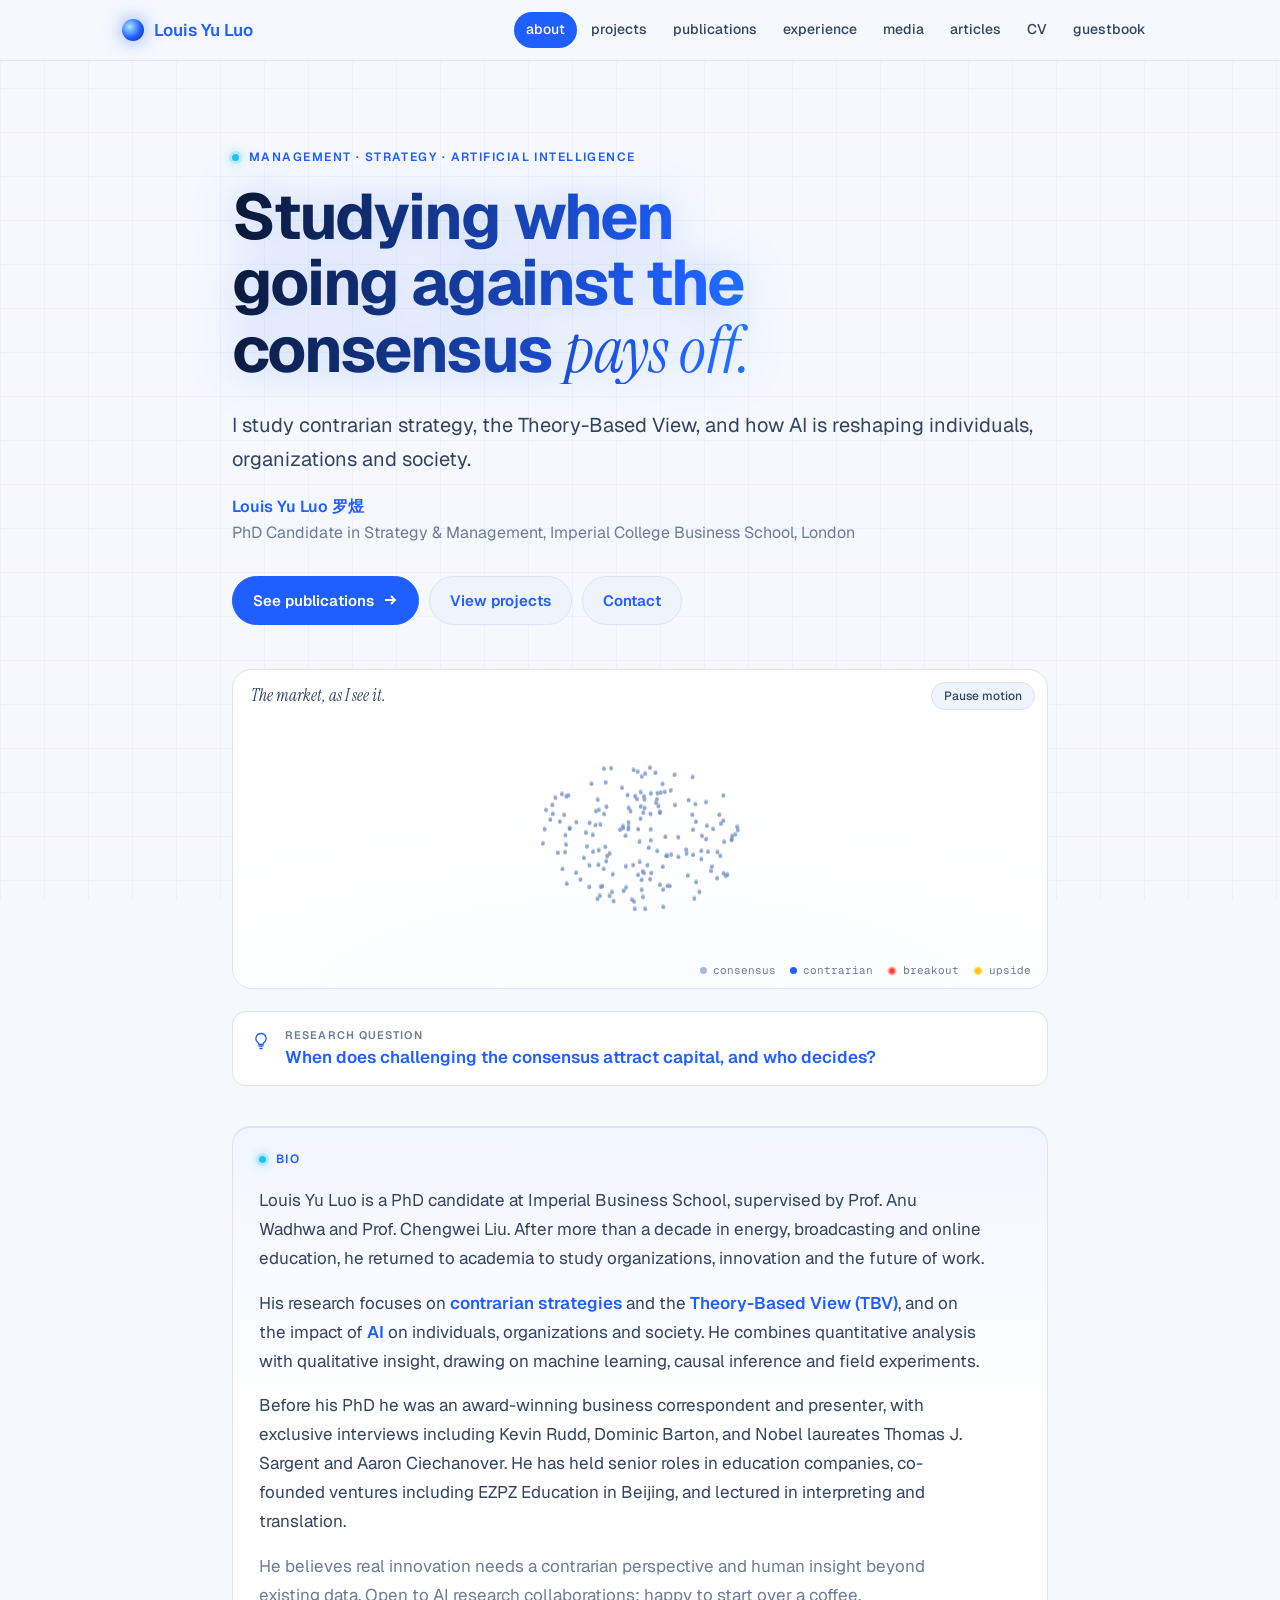
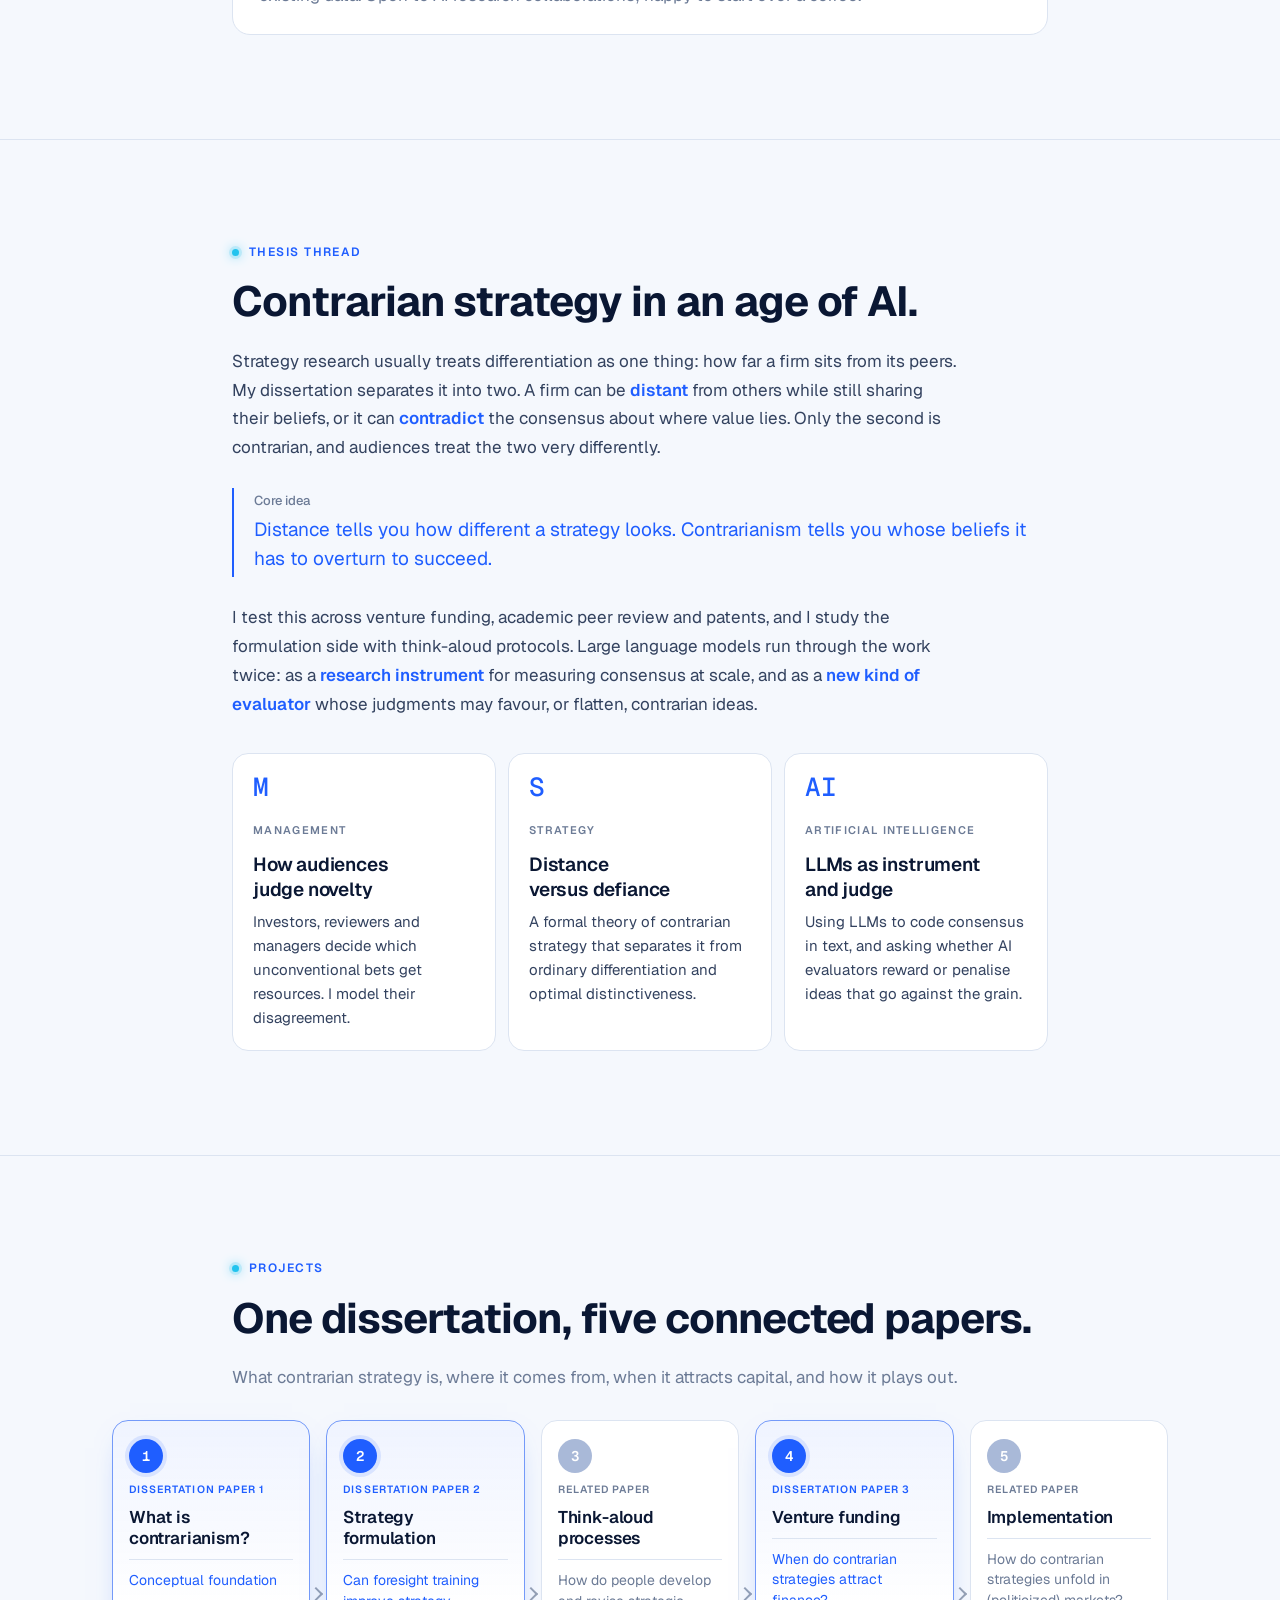
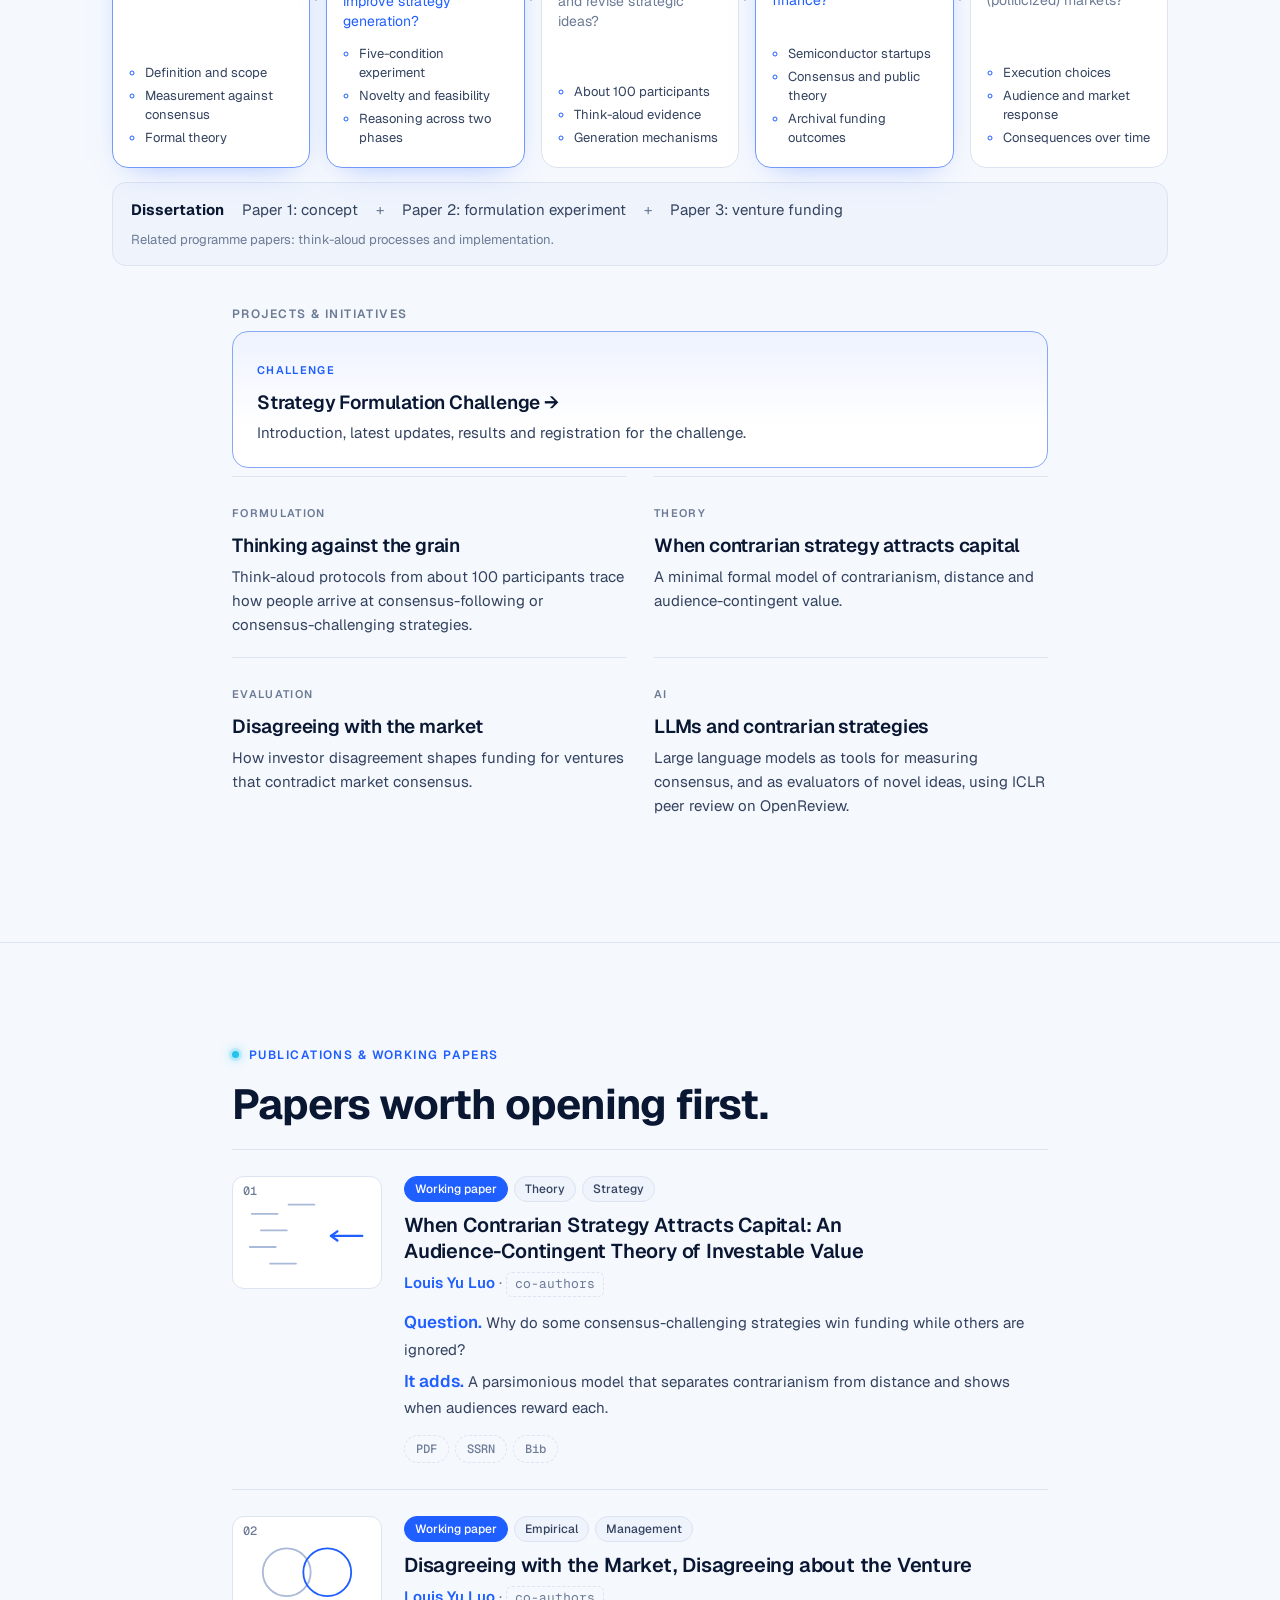
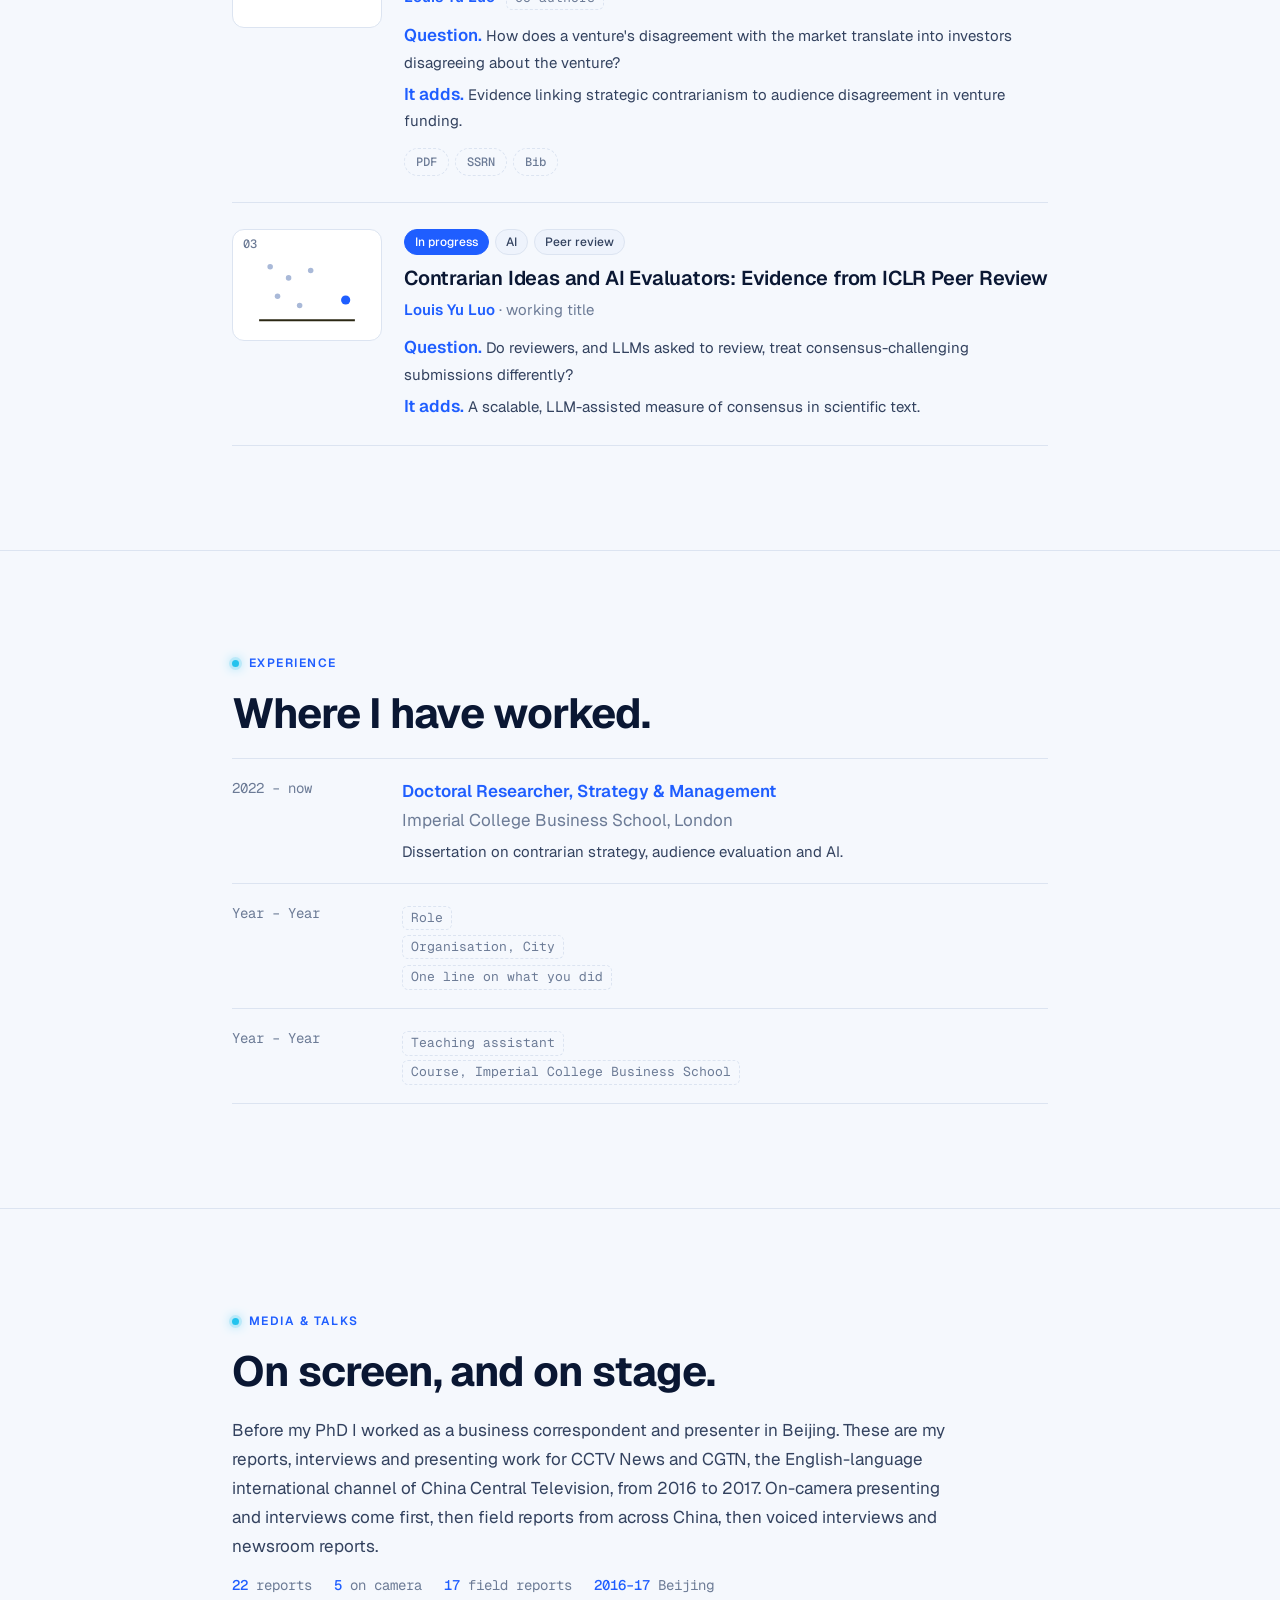
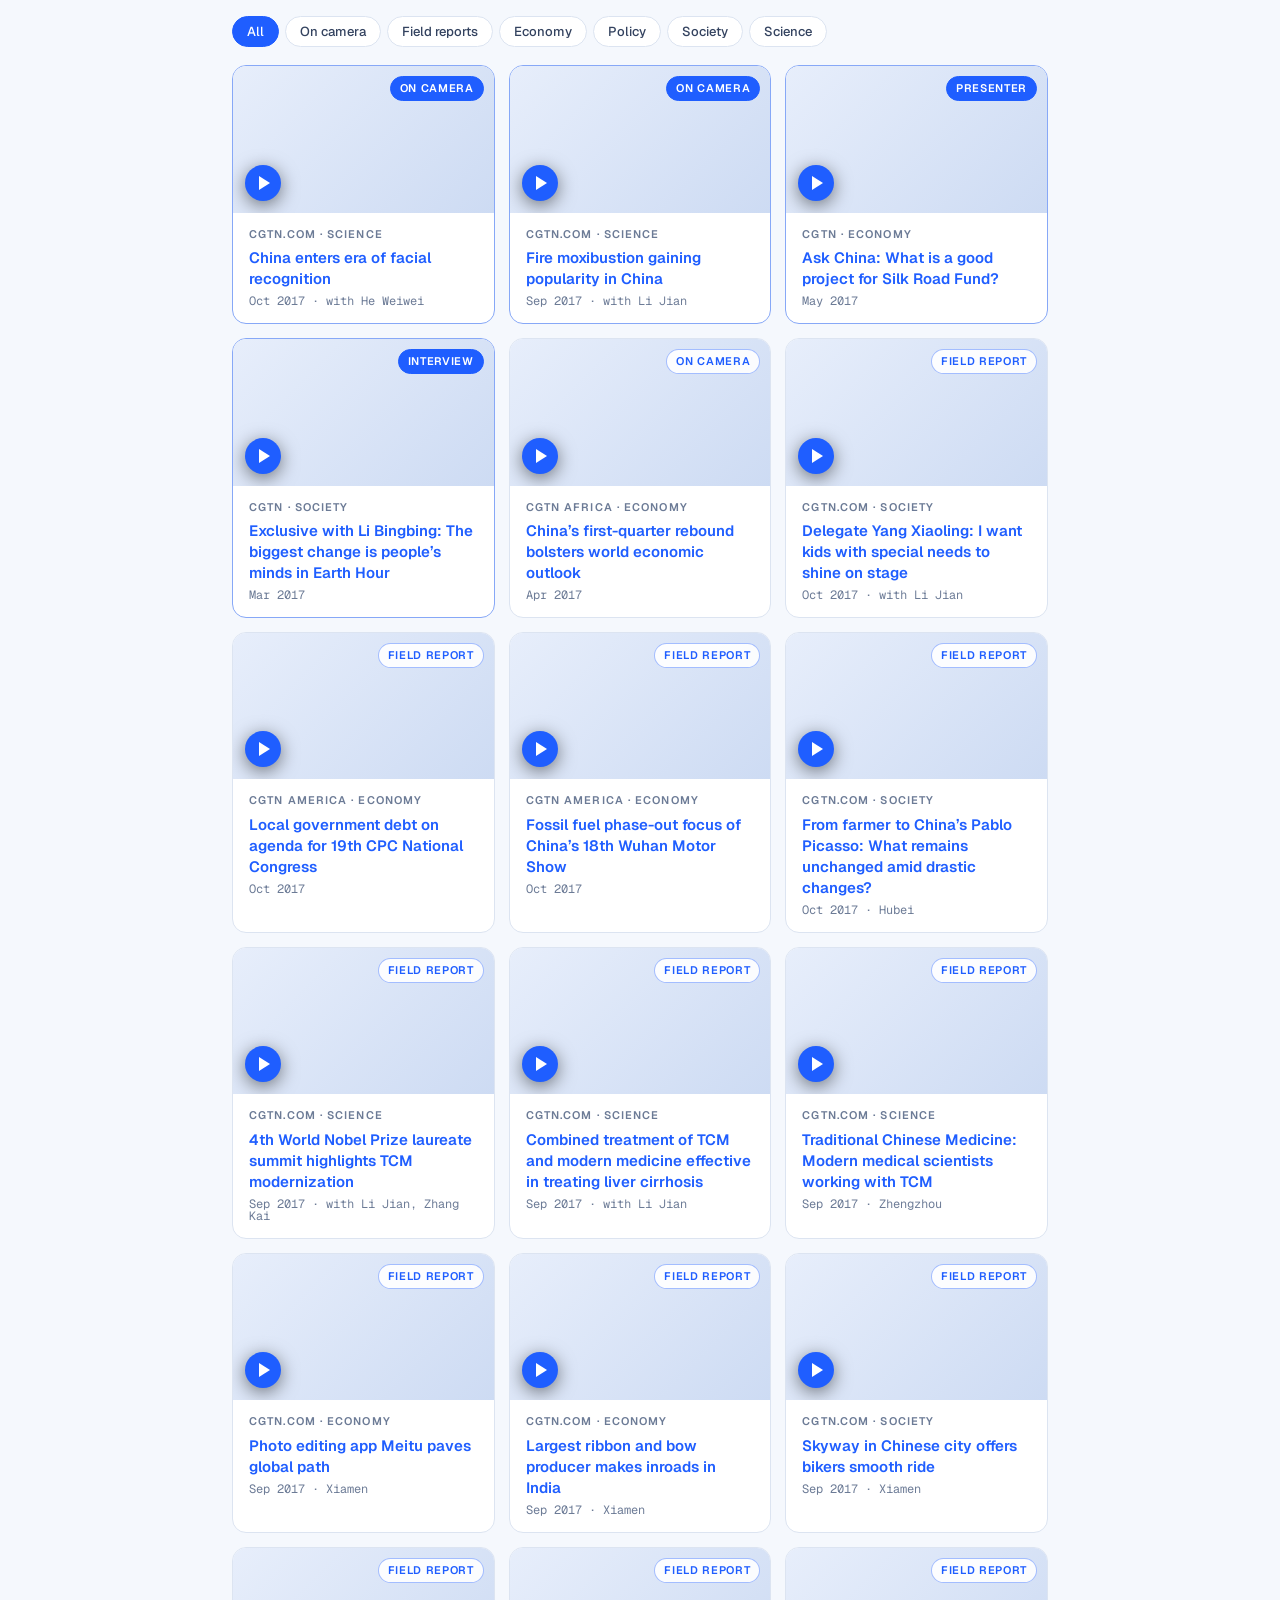
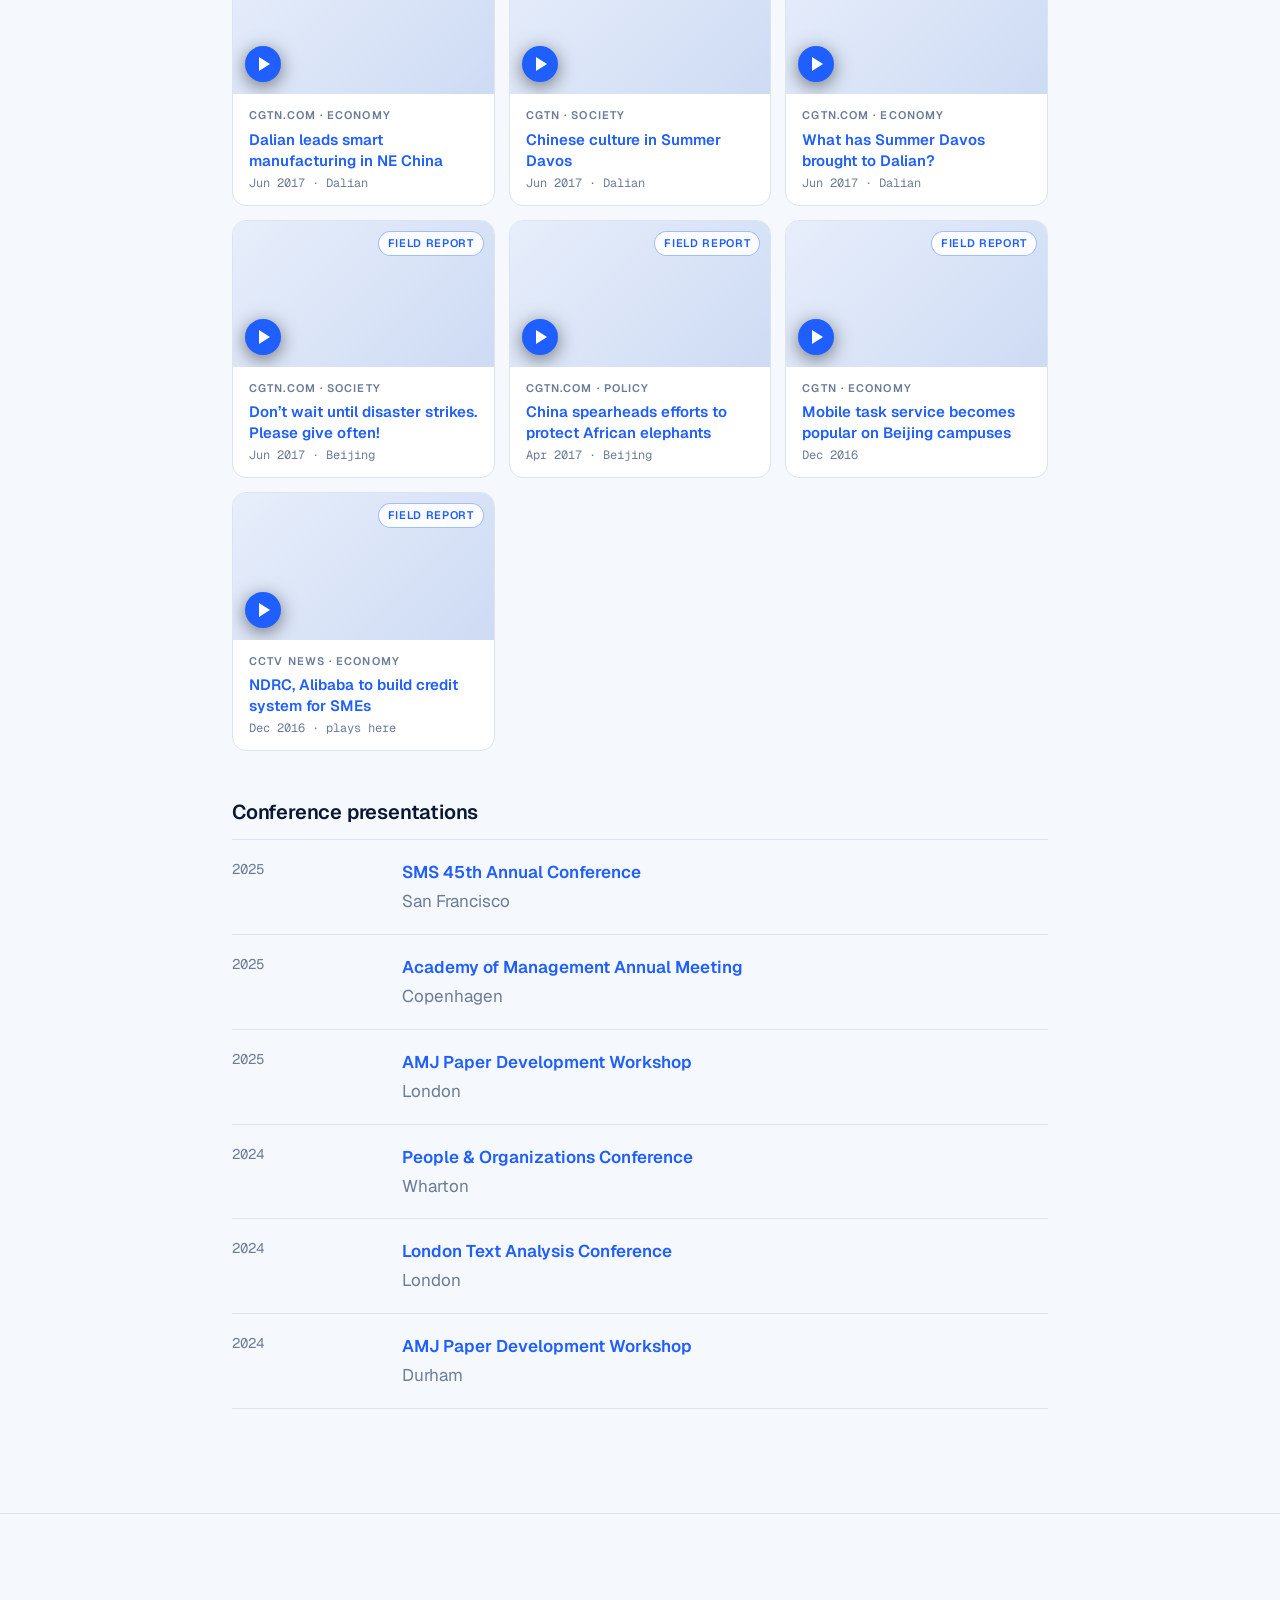
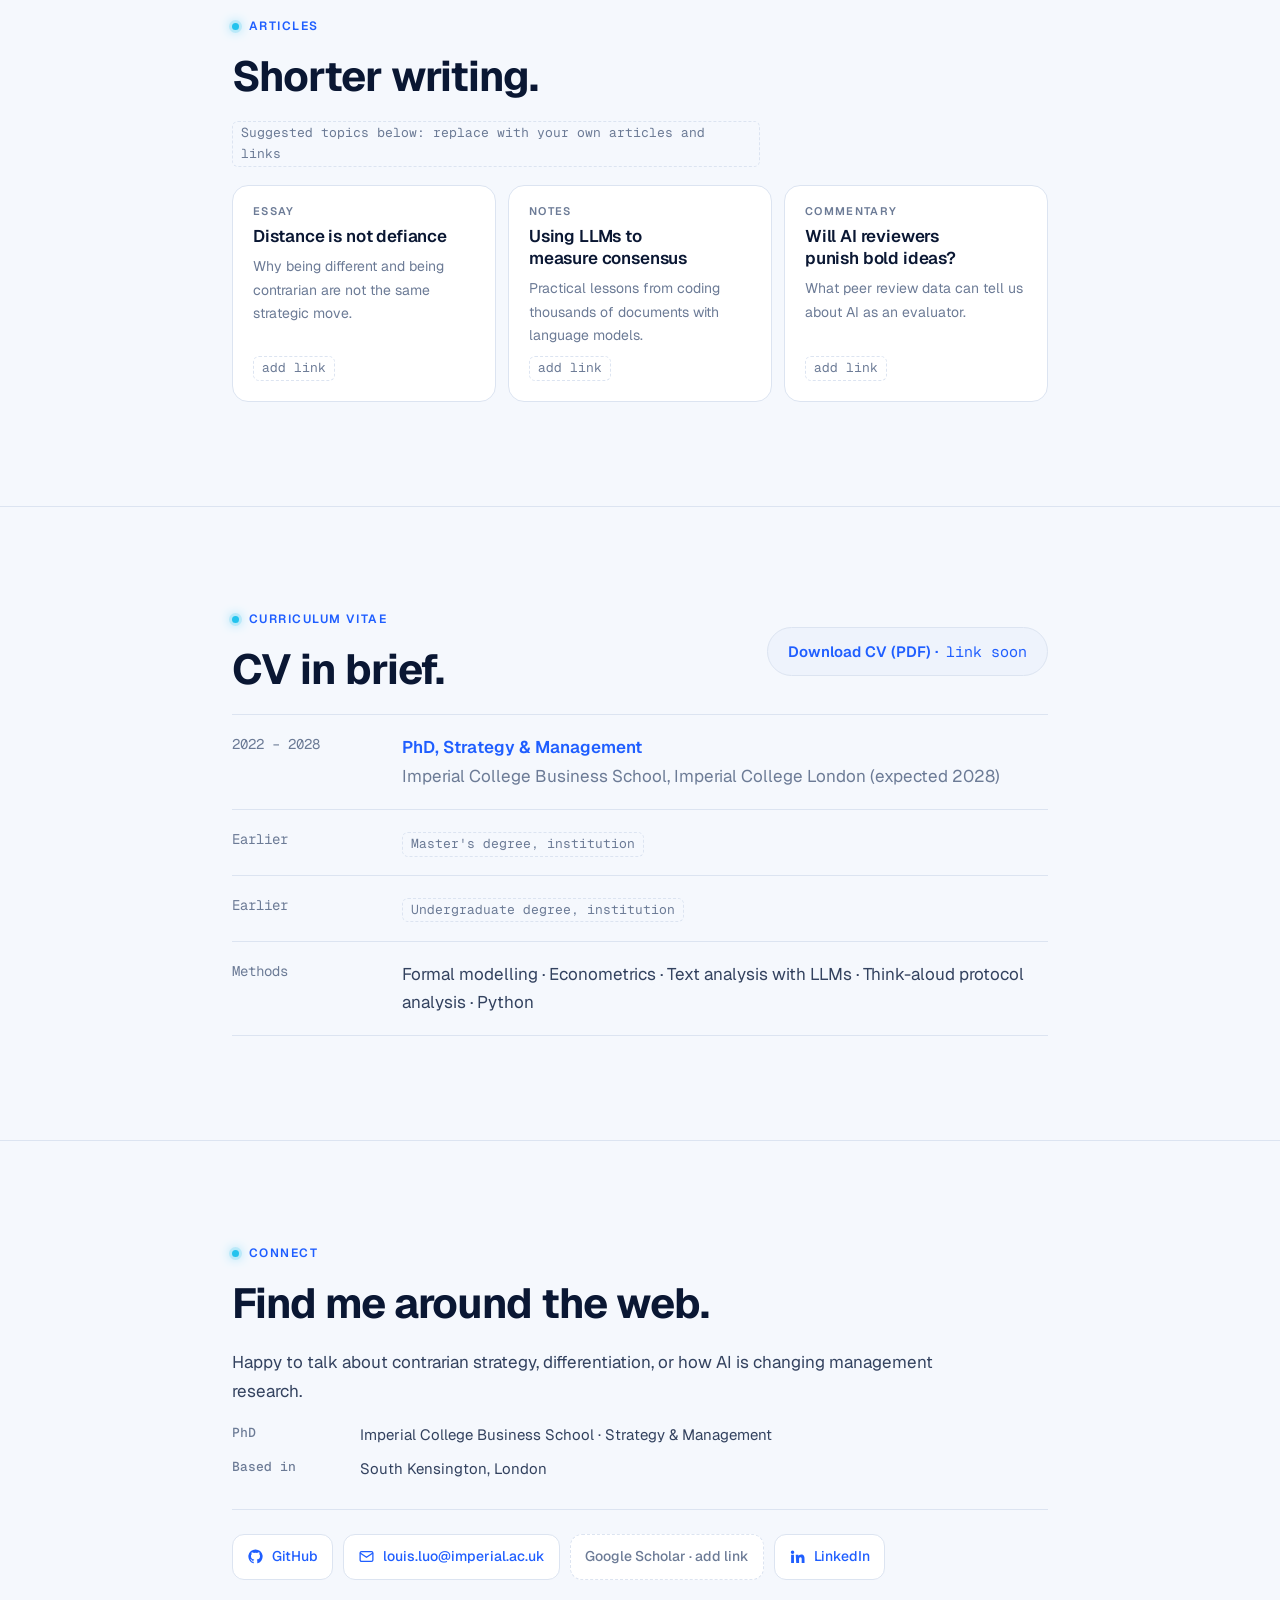
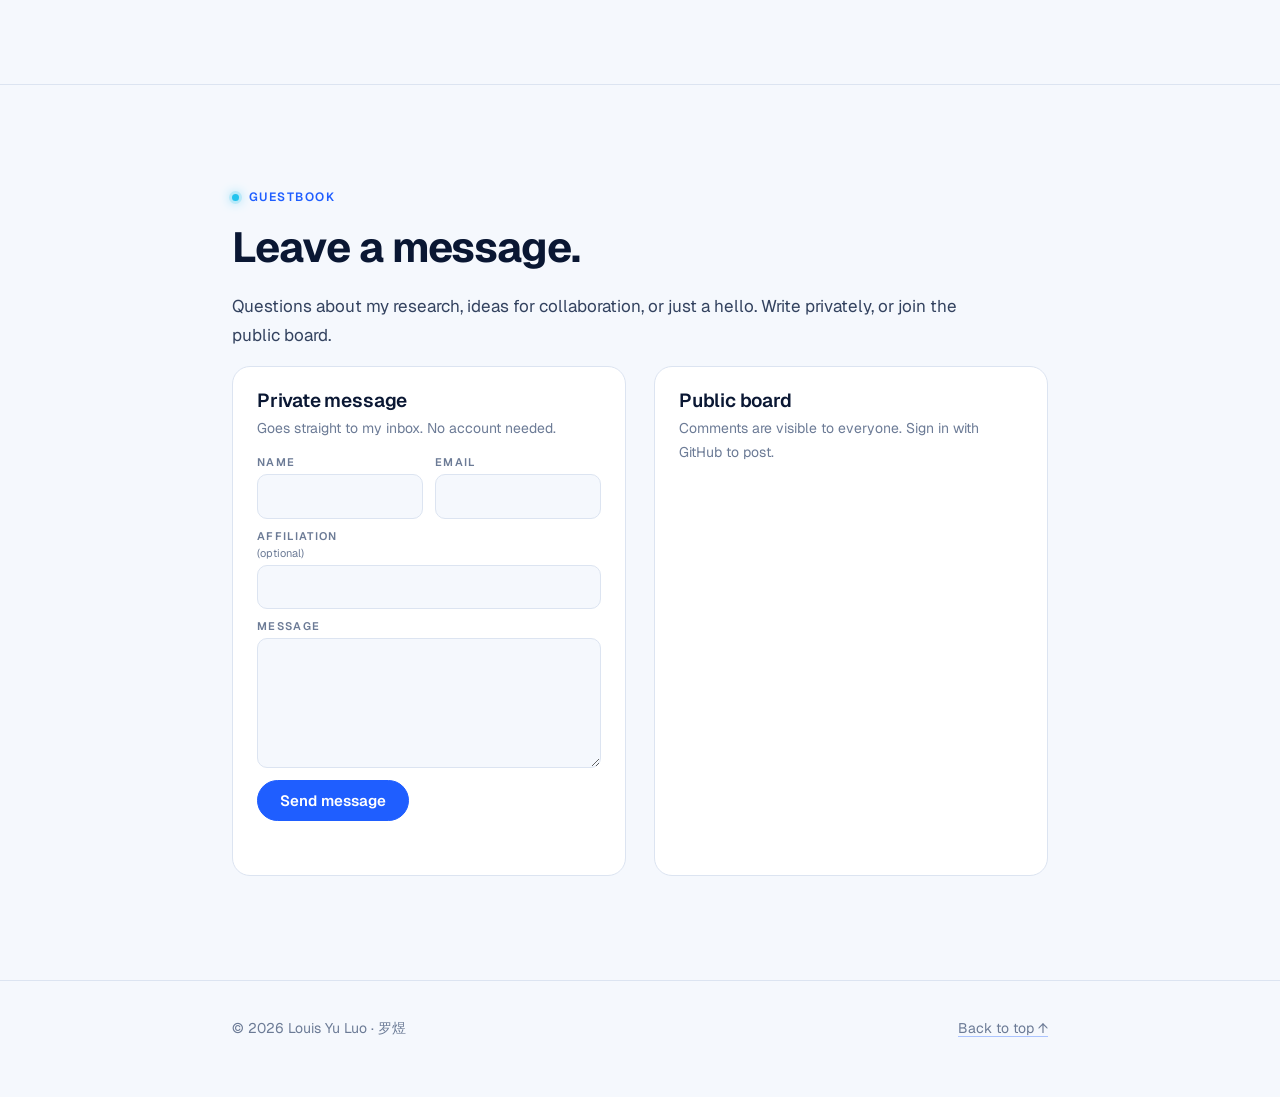
==== index.html @ 82ef19a1 "Add files via upload" ====
<!DOCTYPE html>
<html lang="en">
<head>
<meta charset="utf-8">
<meta name="viewport" content="width=device-width, initial-scale=1">
<title>Louis Yu Luo</title>
<meta name="description" content="Louis Yu Luo (罗煜), PhD candidate in Strategy at Imperial College Business School. Research on contrarian strategy, management and AI.">
<link rel="preconnect" href="https://fonts.googleapis.com">
<link rel="preconnect" href="https://fonts.gstatic.com" crossorigin>
<link href="https://fonts.googleapis.com/css2?family=Geist:wght@400;500;600;700&family=Geist+Mono:wght@400;500&family=Instrument+Serif:ital@1&display=swap" rel="stylesheet">
<link href="https://fonts.googleapis.com/css2?family=Noto+Sans+SC:wght@500&text=%E7%BD%97%E7%85%9C&display=swap" rel="stylesheet">
<style>
/* Layout idea: a single dark scroll in the shape of an academic "about" page (pill nav, eyebrow + big headline, thesis thread, three pillars, numbered papers, timeline), with yellow as the only colour and a live contrarian particle field as the signature visual. Single theme by choice. */
:root{
  --bg:#f5f8fd;
  --surface:#ffffff;
  --surface-2:#eef3fc;
  --line:#dce4f1;
  --yellow:#1f5eff;
  --ink:#0a1733;
  --cyan:#22c3ee;
  --glow:rgba(31,94,255,.28);
  --yellow-soft:#33425f;
  --muted:#6c7b96;
  --font-sans:"Geist", ui-sans-serif, system-ui, -apple-system, "Segoe UI", sans-serif;
  --font-mono:"Geist Mono", ui-monospace, Menlo, Consolas, monospace;
  --font-accent:"Instrument Serif", Georgia, serif;
  color-scheme:light;
}
*{box-sizing:border-box}
html{scroll-behavior:smooth;scroll-padding-top:76px}
@media (prefers-reduced-motion:reduce){html{scroll-behavior:auto}}
body{margin:0;background-color:var(--bg);background-image:linear-gradient(rgba(31,94,255,.045) 1px,transparent 1px),linear-gradient(90deg,rgba(31,94,255,.045) 1px,transparent 1px);background-size:44px 44px;background-attachment:fixed;color:var(--yellow-soft);font:400 17px/1.7 var(--font-sans);-webkit-font-smoothing:antialiased}
a{color:var(--yellow);text-decoration:underline;text-decoration-color:color-mix(in srgb,var(--yellow) 35%,transparent);text-underline-offset:3px;transition:color .2s,text-decoration-color .2s}
a:hover{text-decoration-color:var(--yellow)}
:focus-visible{outline:2px solid var(--yellow);outline-offset:3px;border-radius:6px}
.skip{position:absolute;left:-9999px}
.skip:focus{left:16px;top:12px;z-index:100;background:var(--yellow);color:#fff;padding:8px 12px;border-radius:8px}
.wrap{max-width:880px;margin:0 auto;padding:0 clamp(16px,4vw,32px)}
strong{color:var(--yellow);font-weight:600}

/* ---------- top bar ---------- */
header.top{position:sticky;top:0;z-index:20;background:color-mix(in srgb,var(--bg) 80%,transparent);backdrop-filter:blur(14px);-webkit-backdrop-filter:blur(14px);border-bottom:1px solid var(--line)}
.top .bar{max-width:1100px;margin:0 auto;padding:0 clamp(16px,4vw,32px);height:60px;display:flex;align-items:center;gap:16px}
.brand{display:flex;align-items:center;gap:10px;text-decoration:none;color:var(--yellow);font-weight:600;white-space:nowrap}
.brand .dot{width:22px;height:22px;border-radius:50%;background:radial-gradient(circle at 35% 35%,#a8e9ff,var(--yellow) 55%,#0b2a7a);box-shadow:0 0 18px color-mix(in srgb,var(--yellow) 55%,transparent)}
nav.pills{margin-left:auto;display:flex;gap:2px;overflow-x:auto;scrollbar-width:none}
nav.pills::-webkit-scrollbar{display:none}
nav.pills a{font-size:14px;font-weight:500;color:var(--yellow-soft);text-decoration:none;padding:6px 12px;border-radius:999px;white-space:nowrap;transition:background .2s,color .2s}
nav.pills a:hover{background:var(--surface-2);color:var(--yellow)}
nav.pills a.on{background:var(--yellow);color:#fff}
@media (max-width:720px){.brand span.full{display:none}}

/* ---------- shared section pieces ---------- */
section{padding:clamp(64px,9vw,104px) 0;border-bottom:1px solid var(--line)}
.eyebrow{display:flex;align-items:center;gap:10px;font:600 12px/1.4 var(--font-sans);letter-spacing:.12em;text-transform:uppercase;color:var(--yellow);margin:0 0 18px}
.eyebrow::before{content:"";width:7px;height:7px;border-radius:50%;background:var(--cyan);box-shadow:0 0 0 3px rgba(34,195,238,.18),0 0 12px var(--cyan)}
h1,h2,h3{color:var(--ink);text-wrap:balance;margin:0}
h1{font-size:clamp(40px,6.4vw,64px);line-height:1.04;font-weight:700;letter-spacing:-.03em;background:linear-gradient(100deg,#0a1733 0%,#1f5eff 55%,#22c3ee 100%);-webkit-background-clip:text;background-clip:text;color:transparent;filter:drop-shadow(0 0 22px var(--glow))}
h2{text-shadow:none}
.bio{margin-top:40px;padding:24px 26px;border:1px solid var(--line);border-radius:18px;background:linear-gradient(180deg,rgba(31,94,255,.06),rgba(31,94,255,0) 60%),var(--surface);box-shadow:inset 0 1px 0 rgba(31,94,255,.12)}
.bio p:last-child{margin-bottom:0}
h2{font-size:clamp(30px,4.4vw,42px);line-height:1.1;font-weight:700;letter-spacing:-.025em;margin-bottom:22px}
h3{font-size:19px;line-height:1.3;font-weight:600;letter-spacing:-.01em}
em.serif{font-family:var(--font-accent);font-style:italic;font-weight:400;letter-spacing:0}
p{margin:0 0 16px;max-width:66ch}
.lead{font-size:clamp(18px,2vw,20px);color:var(--yellow-soft)}
.muted{color:var(--muted)}
.mono{font-family:var(--font-mono)}
.todo{display:inline-block;color:var(--muted);border:1px dashed var(--line);padding:1px 8px;border-radius:6px;font:400 13px/1.6 var(--font-mono)}

/* ---------- hero ---------- */
.hero{padding-top:clamp(48px,8vw,88px)}
.hero h1 .zh{display:inline-block;font-family:"Noto Sans SC",sans-serif;font-weight:500;font-size:.5em;letter-spacing:.12em;color:var(--muted);vertical-align:middle;margin-left:.3em}
.hero .lead{margin-top:24px}
.who{margin:18px 0 0;font-size:16px;line-height:1.6}
.btns{display:flex;flex-wrap:wrap;gap:10px;margin-top:30px}
.btn{display:inline-flex;align-items:center;gap:8px;padding:11px 20px;border-radius:999px;font-size:15px;font-weight:600;text-decoration:none;border:1px solid var(--line);background:var(--surface-2);color:var(--yellow);transition:transform .15s,background .2s,border-color .2s}
.btn:hover{border-color:var(--yellow);transform:translateY(-1px)}
.btn.primary{background:var(--yellow);color:#fff;border-color:var(--yellow)}
.btn.primary:hover{background:#3b74ff;box-shadow:0 0 24px var(--glow)}
.btn svg{width:16px;height:16px}

.stage{position:relative;margin-top:44px;border:1px solid var(--line);border-radius:20px;overflow:hidden;background:radial-gradient(120% 90% at 50% 100%,#e6efff 0%,#ffffff 70%);height:clamp(240px,34vw,320px)}
#field{position:absolute;inset:0;width:100%;height:100%;display:block}
.stage .cap{position:absolute;left:18px;top:14px;font:400 italic 17px/1.3 var(--font-accent);color:var(--yellow-soft)}
.stage .legend{position:absolute;right:16px;bottom:12px;display:flex;gap:14px;font:400 11px/1 var(--font-mono);color:var(--muted)}
.stage .legend b{font-weight:400;display:inline-flex;align-items:center;gap:6px}
.stage .legend b::before{content:"";width:7px;height:7px;border-radius:50%;background:#a9b9d8}
.stage .legend b.c::before{background:var(--yellow)}
.stage .legend b.p::before{width:10px;height:10px;background:radial-gradient(circle,#ff3b30 25%,rgba(255,59,48,0) 72%)}
.stage .legend b.u::before{width:10px;height:10px;background:radial-gradient(circle,#ffc400 30%,rgba(255,196,0,0) 72%)}
.stage .ctrl{position:absolute;right:12px;top:12px;font:500 12px/1 var(--font-sans);background:var(--surface-2);color:var(--yellow-soft);border:1px solid var(--line);border-radius:999px;padding:7px 12px;cursor:pointer}
.stage .ctrl:hover{color:var(--yellow);border-color:var(--yellow)}

.callout{margin-top:22px;display:flex;gap:14px;align-items:flex-start;background:var(--surface);border:1px solid var(--line);border-radius:14px;padding:16px 18px}
.callout svg{flex:none;width:20px;height:20px;margin-top:3px;color:var(--yellow)}
.callout small{display:block;font:600 11px/1.4 var(--font-sans);letter-spacing:.1em;text-transform:uppercase;color:var(--muted)}
.callout b{display:block;color:var(--yellow);font-weight:600;font-size:17px;line-height:1.4;margin-top:2px}

/* ---------- thesis ---------- */
blockquote{margin:26px 0;padding:4px 0 4px 20px;border-left:2px solid var(--yellow)}
blockquote small{display:block;font:500 13px/1.4 var(--font-sans);color:var(--muted);margin-bottom:6px}
blockquote p{color:var(--yellow);font-size:19px;line-height:1.5;margin:0}

.pillars{display:grid;grid-template-columns:repeat(3,1fr);gap:12px;margin-top:34px}
@media (max-width:720px){.pillars{grid-template-columns:1fr}}
.pillar{background:var(--surface);border:1px solid var(--line);border-radius:16px;padding:20px;transition:border-color .2s,transform .2s}
.pillar:hover{border-color:color-mix(in srgb,var(--yellow) 60%,var(--line));transform:translateY(-2px)}
.pillar .k{font:600 11px/1 var(--font-sans);letter-spacing:.12em;text-transform:uppercase;color:var(--muted)}
.pillar h3{margin:10px 0 8px}
.pillar p{font-size:15px;line-height:1.6;color:var(--yellow-soft);margin:0}
.pillar .glyph{font:500 26px/1 var(--font-mono);color:var(--yellow);margin-bottom:14px;display:block}

/* ---------- projects ---------- */
.grid2{display:grid;grid-template-columns:1fr 1fr;gap:0 28px;margin-top:8px}
@media (max-width:640px){.grid2{grid-template-columns:1fr}}
.proj{padding:20px 0;border-top:1px solid var(--line)}
.proj .k{font:600 11px/1 var(--font-sans);letter-spacing:.12em;text-transform:uppercase;color:var(--muted)}
.proj h3{margin:8px 0 6px}
.proj p{font-size:15px;line-height:1.6;margin:0}
.proj.chal{display:block;text-decoration:none;grid-column:1/-1;margin-bottom:8px;padding:22px 24px;border:1px solid color-mix(in srgb,var(--yellow) 45%,var(--line));border-radius:16px;background:linear-gradient(180deg,rgba(31,94,255,.08),rgba(31,94,255,0) 70%),var(--surface);transition:transform .15s,box-shadow .2s}
.proj.chal:hover{transform:translateY(-2px);box-shadow:0 0 28px rgba(31,94,255,.18)}
.proj.chal .k{color:var(--yellow)}
.proj.chal p{color:var(--yellow-soft)}

/* ---------- publications ---------- */
.pubs{list-style:none;margin:0;padding:0;counter-reset:pub}
.pub{display:grid;grid-template-columns:150px 1fr;gap:22px;padding:26px 0;border-top:1px solid var(--line)}
.pub:last-child{border-bottom:1px solid var(--line)}
@media (max-width:640px){.pub{grid-template-columns:1fr}}
.fig{position:relative;aspect-ratio:4/3;border-radius:12px;border:1px solid var(--line);background:var(--surface);overflow:hidden}
.fig svg{position:absolute;inset:0;width:100%;height:100%}
.fig::after{counter-increment:pub;content:"0" counter(pub);position:absolute;left:10px;top:8px;font:500 12px/1 var(--font-mono);color:var(--muted)}
.badges{display:flex;flex-wrap:wrap;gap:6px;margin-bottom:10px}
.badge{font:500 12px/1 var(--font-sans);padding:6px 10px;border-radius:999px;background:var(--surface-2);border:1px solid var(--line);color:var(--yellow-soft)}
.badge.y{background:var(--yellow);border-color:var(--yellow);color:#fff}
.pub h3{font-size:20px;margin-bottom:6px}
.pub .by{font-size:15px;color:var(--muted);margin:0 0 12px}
.pub dl{margin:0;display:grid;gap:6px}
.pub dt{display:inline;font-weight:600;color:var(--yellow)}
.pub dd{display:inline;margin:0;font-size:15px}
.pub dl div{line-height:1.55}
.links{display:flex;flex-wrap:wrap;gap:6px;margin-top:14px}
.links span{font:500 12px/1 var(--font-mono);padding:7px 11px;border-radius:999px;border:1px dashed var(--line);color:var(--muted)}

/* ---------- experience / timeline ---------- */
.tl{list-style:none;margin:0;padding:0}
.tl li{display:grid;grid-template-columns:150px 1fr;gap:20px;padding:18px 0;border-top:1px solid var(--line)}
.tl li:last-child{border-bottom:1px solid var(--line)}
@media (max-width:560px){.tl li{grid-template-columns:1fr;gap:4px}}
.tl time{font:400 14px/1.7 var(--font-mono);color:var(--muted);font-variant-numeric:tabular-nums}
.tl b{color:var(--yellow);font-weight:600}
.tl p{margin:4px 0 0;font-size:15px}

/* ---------- media / articles ---------- */
.cards{display:grid;grid-template-columns:repeat(auto-fit,minmax(240px,1fr));gap:12px}
.card{background:var(--surface);border:1px solid var(--line);border-radius:16px;padding:20px;display:flex;flex-direction:column;gap:8px;min-height:150px}
.card .k{font:600 11px/1 var(--font-sans);letter-spacing:.12em;text-transform:uppercase;color:var(--muted)}
.card h3{font-size:17px}
.card p{font-size:14px;margin:0;color:var(--muted)}
.card .when{margin-top:auto;font:400 12px/1 var(--font-mono);color:var(--muted)}

/* ---------- media: video reports ---------- */
.vstats{display:flex;flex-wrap:wrap;gap:8px 22px;margin:6px 0 20px;font:400 14px/1.4 var(--font-mono);color:var(--muted)}
.vstats b{color:var(--yellow);font-weight:500}
.vfilters{display:flex;flex-wrap:wrap;gap:6px;margin-bottom:18px}
.vfilters button{font:500 13px/1 var(--font-sans);padding:8px 14px;border-radius:999px;border:1px solid var(--line);background:var(--surface);color:var(--yellow-soft);cursor:pointer}
.vfilters button:hover{border-color:var(--yellow)}
.vfilters button.on{background:var(--yellow);color:#fff;border-color:var(--yellow)}
.vgrid{display:grid;grid-template-columns:repeat(auto-fill,minmax(240px,1fr));gap:14px}
.vid{display:flex;flex-direction:column;text-decoration:none;background:var(--surface);border:1px solid var(--line);border-radius:14px;overflow:hidden;transition:border-color .2s,transform .2s}
.vid:hover{border-color:var(--yellow);transform:translateY(-2px)}
.vid[hidden]{display:none}
.thumb{position:relative;aspect-ratio:16/9;background:linear-gradient(135deg,#e7eefb,#cddbf3);display:block;overflow:hidden}
.thumb img{width:100%;height:100%;object-fit:cover;display:block;filter:saturate(.85);transition:transform .3s}
.vid:hover .thumb img{transform:scale(1.04)}
.play{position:absolute;left:12px;bottom:12px;width:36px;height:36px;border-radius:50%;background:var(--yellow);box-shadow:0 4px 18px rgba(0,0,0,.5)}
.play::after{content:"";position:absolute;left:14px;top:11px;border-left:11px solid #fff;border-top:7px solid transparent;border-bottom:7px solid transparent}
.vmeta{display:flex;flex-direction:column;gap:6px;padding:14px 16px 16px}
.vmeta .k{font:600 11px/1.3 var(--font-sans);letter-spacing:.1em;text-transform:uppercase;color:var(--muted)}
.vmeta b{color:var(--yellow);font-weight:600;font-size:15px;line-height:1.4}
.vmeta .when{font:400 12px/1 var(--font-mono);color:var(--muted)}
.subh{margin:48px 0 14px;font-size:20px}
.vid .role{position:absolute;right:10px;top:10px;font:600 11px/1 var(--font-sans);letter-spacing:.06em;text-transform:uppercase;padding:6px 9px;border-radius:999px;background:rgba(255,255,255,.9);color:var(--yellow);border:1px solid rgba(31,94,255,.4)}
.vid.feat .role{background:var(--yellow);color:#fff;border-color:var(--yellow)}
.vid.feat{border-color:color-mix(in srgb,var(--yellow) 45%,var(--line))}

#player{width:min(880px,94vw);padding:0;border:1px solid var(--line);border-radius:18px;background:var(--surface);color:var(--yellow-soft);box-shadow:0 0 60px rgba(31,94,255,.18)}
#player::backdrop{background:rgba(10,23,51,.55);backdrop-filter:blur(4px)}
.pl-head{display:flex;align-items:center;justify-content:space-between;gap:16px;padding:14px 18px;border-bottom:1px solid var(--line)}
.pl-head b{color:var(--yellow);font-weight:600}
#pl-close{font:500 13px/1 var(--font-sans);background:var(--surface-2);color:var(--yellow-soft);border:1px solid var(--line);border-radius:999px;padding:8px 14px;cursor:pointer}
#pl-close:hover{border-color:var(--yellow);color:var(--yellow)}
#pl-video{display:block;width:100%;aspect-ratio:16/9;background:#000}
.pl-note{margin:0;padding:12px 18px;font-size:13px;color:var(--muted)}

/* ---------- guestbook ---------- */
.gb{display:grid;grid-template-columns:1fr 1fr;gap:28px;margin-top:10px}
@media (max-width:760px){.gb{grid-template-columns:1fr}}
.gb-card{background:var(--surface);border:1px solid var(--line);border-radius:18px;padding:22px 24px}
.gb-card h3{margin:0 0 4px}
.gb-card .sub{font-size:14px;color:var(--muted);margin:0 0 16px}
.gb-form{display:grid;gap:12px}
.gb-form label{display:grid;gap:6px;font:600 11px/1 var(--font-sans);letter-spacing:.12em;text-transform:uppercase;color:var(--muted)}
.gb-form input,.gb-form textarea{font:400 15px/1.5 var(--font-sans);color:var(--yellow-soft);background:var(--bg);border:1px solid var(--line);border-radius:10px;padding:10px 12px;width:100%;letter-spacing:0;text-transform:none}
.gb-form input:focus,.gb-form textarea:focus{outline:none;border-color:var(--yellow);box-shadow:0 0 0 3px rgba(31,94,255,.15)}
.gb-form textarea{min-height:130px;resize:vertical}
.gb-form .row2{display:grid;grid-template-columns:1fr 1fr;gap:12px}
@media (max-width:480px){.gb-form .row2{grid-template-columns:1fr}}
.gb-form button{justify-self:start;cursor:pointer;font:600 15px/1 var(--font-sans);padding:12px 22px;border-radius:999px;border:1px solid var(--yellow);background:var(--yellow);color:#fff}
.gb-form button:hover{box-shadow:0 0 24px var(--glow)}
.gb-form button[disabled]{opacity:.6;cursor:wait}
.gb-hp{position:absolute;left:-9999px}
.gb-msg{font-size:14px;margin:0;min-height:1.4em}
.gb-msg.ok{color:var(--yellow)}
.gb-msg.err{color:#e5484d}
.giscus-wrap{min-height:220px}
.giscus-wrap .gb-note{font-size:14px;color:var(--muted)}

/* ---------- dissertation framework ---------- */
.wrap.wide{max-width:1120px}
.fw{list-style:none;margin:28px 0 14px;padding:0;display:grid;grid-template-columns:repeat(5,minmax(0,1fr));gap:16px;counter-reset:fw}
.fw>li{position:relative;background:var(--surface);border:1px solid var(--line);border-radius:16px;padding:18px 16px 16px;display:flex;flex-direction:column;gap:10px}
.fw>li.main{border-color:color-mix(in srgb,var(--yellow) 55%,var(--line));background:linear-gradient(180deg,rgba(31,94,255,.07),rgba(31,94,255,0) 55%),var(--surface);box-shadow:0 10px 30px -18px rgba(31,94,255,.55)}
.fw>li:not(:last-child)::after{content:"";position:absolute;right:-12px;top:50%;width:8px;height:8px;border-top:2px solid var(--muted);border-right:2px solid var(--muted);transform:translateY(-50%) rotate(45deg);opacity:.7}
.fw .n{width:34px;height:34px;border-radius:50%;display:grid;place-items:center;font:600 14px/1 var(--font-mono);color:#fff;background:#a9b9d8}
.fw>li.main .n{background:var(--yellow);box-shadow:0 0 0 4px rgba(31,94,255,.12)}
.fw .k{font:600 10.5px/1.3 var(--font-sans);letter-spacing:.1em;text-transform:uppercase;color:var(--muted)}
.fw>li.main .k{color:var(--yellow)}
.fw h3{font-size:17px;line-height:1.25}
.fw .q{font-size:14px;line-height:1.45;margin:0;color:var(--muted);padding-top:10px;border-top:1px solid var(--line)}
.fw>li.main .q{color:var(--yellow)}
.fw ul{margin:auto 0 0;padding:0 0 0 16px;font-size:13px;line-height:1.45;color:var(--yellow-soft)}
.fw ul li{margin:4px 0}
.fw ul li::marker{color:var(--yellow)}
.fw-sum{display:flex;flex-wrap:wrap;align-items:baseline;gap:6px 18px;padding:14px 18px;border:1px solid var(--line);border-radius:14px;background:var(--surface-2);font-size:15px}
.fw-sum b{color:var(--ink)}
.fw-sum span.plus{color:var(--muted)}
.fw-sum small{flex-basis:100%;font-size:13px;color:var(--muted)}
@media (max-width:900px){.fw{grid-template-columns:1fr;gap:18px}.fw>li:not(:last-child)::after{right:auto;left:50%;top:auto;bottom:-13px;transform:translateX(-50%) rotate(135deg)}}
.subh-sm{font:600 12px/1.4 var(--font-sans);letter-spacing:.12em;text-transform:uppercase;color:var(--muted);margin:40px 0 4px}

/* ---------- cv ---------- */
.cvhead{display:flex;flex-wrap:wrap;align-items:center;justify-content:space-between;gap:16px;margin-bottom:22px}
.cvhead h2{margin:0}

/* ---------- connect ---------- */
.lineage{display:grid;grid-template-columns:110px 1fr;gap:8px 18px;font-size:15px;margin:10px 0 28px}
.lineage dt{font:500 13px/1.7 var(--font-mono);color:var(--muted)}
.lineage dd{margin:0}
.social{display:flex;flex-wrap:wrap;gap:10px;padding-top:24px;border-top:1px solid var(--line)}
.social a,.social span{display:inline-flex;align-items:center;gap:8px;padding:10px 14px;border-radius:12px;border:1px solid var(--line);background:var(--surface);font-size:14px;font-weight:500;text-decoration:none;color:var(--yellow)}
.social a:hover{border-color:var(--yellow)}
.social span{color:var(--muted);border-style:dashed}
.social svg{width:17px;height:17px}

footer{padding:36px 0 56px;font-size:14px;color:var(--muted)}
footer .wrap{display:flex;justify-content:space-between;flex-wrap:wrap;gap:12px}
footer a{color:var(--muted)}
</style>
</head>
<body>
<a class="skip" href="#main">Skip to content</a>

<header class="top">
  <div class="bar">
    <a class="brand" href="#top" aria-label="Louis Yu Luo, back to top"><i class="dot" aria-hidden="true"></i><span>Louis Yu Luo</span></a>
    <nav class="pills" aria-label="Sections">
      <a href="#about">about</a>
      <a href="#projects">projects</a>
      <a href="#publications">publications</a>
      <a href="#experience">experience</a>
      <a href="#media">media</a>
      <a href="#articles">articles</a>
      <a href="#cv">CV</a>
      <a href="#guestbook">guestbook</a>
    </nav>
  </div>
</header>

<main id="main">

<!-- ================= ABOUT / HERO ================= -->
<section class="hero" id="about">
  <div class="wrap" id="top">
    <p class="eyebrow">Management · Strategy · Artificial Intelligence</p>
    <h1>Studying when going against the consensus <em class="serif">pays off.</em></h1>
    <p class="lead">I study contrarian strategy, the Theory-Based View, and how AI is reshaping individuals, organizations and society.</p>
    <p class="who"><strong>Louis Yu Luo <span lang="zh-Hans">罗煜</span></strong><br><span class="muted">PhD Candidate in Strategy &amp; Management, Imperial College Business School, London</span></p>
    <div class="btns">
      <a class="btn primary" href="#publications">See publications
        <svg viewBox="0 0 16 16" fill="none" stroke="currentColor" stroke-width="1.8" aria-hidden="true"><path d="M3 8h10M9 4l4 4-4 4"/></svg></a>
      <a class="btn" href="#projects">View projects</a>
      <a class="btn" href="#connect">Contact</a>
    </div>

    <div class="stage" aria-label="Animation: a crowd of dots drifts one way as the consensus; one dot inside it breaks out in the opposite direction with a red burst, the crowd and the contrarian fly apart, and the contrarian grows into a bright yellow upside">
      <canvas id="field" aria-hidden="true"></canvas>
      <span class="cap">The market, as I see it.</span>
      <button class="ctrl" id="pause" type="button" aria-pressed="false">Pause motion</button>
      <div class="legend"><b>consensus</b><b class="c">contrarian</b><b class="p">breakout</b><b class="u">upside</b></div>
    </div>

    <div class="callout">
      <svg viewBox="0 0 24 24" fill="none" stroke="currentColor" stroke-width="1.6" aria-hidden="true"><path d="M9 18h6M10 21h4M12 3a6 6 0 0 0-3.5 10.9c.6.4 1 1.1 1 1.8V16h5v-.3c0-.7.4-1.4 1-1.8A6 6 0 0 0 12 3z"/></svg>
      <div><small>Research question</small><b>When does challenging the consensus attract capital, and who decides?</b></div>
    </div>

    <div class="bio">
      <p class="eyebrow">Bio</p>
      <p>Louis Yu Luo is a PhD candidate at Imperial Business School, supervised by Prof. Anu Wadhwa and Prof. Chengwei Liu. After more than a decade in energy, broadcasting and online education, he returned to academia to study organizations, innovation and the future of work.</p>
      <p>His research focuses on <strong>contrarian strategies</strong> and the <strong>Theory-Based View (TBV)</strong>, and on the impact of <strong>AI</strong> on individuals, organizations and society. He combines quantitative analysis with qualitative insight, drawing on machine learning, causal inference and field experiments.</p>
      <p>Before his PhD he was an award-winning business correspondent and presenter, with exclusive interviews including Kevin Rudd, Dominic Barton, and Nobel laureates Thomas J. Sargent and Aaron Ciechanover. He has held senior roles in education companies, co-founded ventures including EZPZ Education in Beijing, and lectured in interpreting and translation.</p>
      <p class="muted">He believes real innovation needs a contrarian perspective and human insight beyond existing data. Open to AI research collaborations; happy to start over a coffee.</p>
    </div>
  </div>
</section>

<!-- ================= THESIS ================= -->
<section id="thesis">
  <div class="wrap">
    <p class="eyebrow">Thesis thread</p>
    <h2>Contrarian strategy in an age of AI.</h2>
    <p>Strategy research usually treats differentiation as one thing: how far a firm sits from its peers. My dissertation separates it into two. A firm can be <strong>distant</strong> from others while still sharing their beliefs, or it can <strong>contradict</strong> the consensus about where value lies. Only the second is contrarian, and audiences treat the two very differently.</p>
    <blockquote>
      <small>Core idea</small>
      <p>Distance tells you how different a strategy looks. Contrarianism tells you whose beliefs it has to overturn to succeed.</p>
    </blockquote>
    <p>I test this across venture funding, academic peer review and patents, and I study the formulation side with think-aloud protocols. Large language models run through the work twice: as a <strong>research instrument</strong> for measuring consensus at scale, and as a <strong>new kind of evaluator</strong> whose judgments may favour, or flatten, contrarian ideas.</p>

    <div class="pillars">
      <article class="pillar">
        <span class="glyph" aria-hidden="true">M</span>
        <span class="k">Management</span>
        <h3>How audiences judge novelty</h3>
        <p>Investors, reviewers and managers decide which unconventional bets get resources. I model their disagreement.</p>
      </article>
      <article class="pillar">
        <span class="glyph" aria-hidden="true">S</span>
        <span class="k">Strategy</span>
        <h3>Distance versus defiance</h3>
        <p>A formal theory of contrarian strategy that separates it from ordinary differentiation and optimal distinctiveness.</p>
      </article>
      <article class="pillar">
        <span class="glyph" aria-hidden="true">AI</span>
        <span class="k">Artificial Intelligence</span>
        <h3>LLMs as instrument and judge</h3>
        <p>Using LLMs to code consensus in text, and asking whether AI evaluators reward or penalise ideas that go against the grain.</p>
      </article>
    </div>
  </div>
</section>

<!-- ================= PROJECTS ================= -->
<section id="projects">
  <div class="wrap">
    <p class="eyebrow">Projects</p>
    <h2>One dissertation, five connected papers.</h2>
    <p class="muted">What contrarian strategy is, where it comes from, when it attracts capital, and how it plays out.</p>
  </div>
  <div class="wrap wide">
    <ol class="fw" aria-label="Dissertation framework">
      <li class="main"><span class="n">1</span><span class="k">Dissertation paper 1</span><h3>What is contrarianism?</h3><p class="q">Conceptual foundation</p><ul><li>Definition and scope</li><li>Measurement against consensus</li><li>Formal theory</li></ul></li>
      <li class="main"><span class="n">2</span><span class="k">Dissertation paper 2</span><h3>Strategy formulation</h3><p class="q">Can foresight training improve strategy generation?</p><ul><li>Five-condition experiment</li><li>Novelty and feasibility</li><li>Reasoning across two phases</li></ul></li>
      <li class="rel"><span class="n">3</span><span class="k">Related paper</span><h3>Think-aloud processes</h3><p class="q">How do people develop and revise strategic ideas?</p><ul><li>About 100 participants</li><li>Think-aloud evidence</li><li>Generation mechanisms</li></ul></li>
      <li class="main"><span class="n">4</span><span class="k">Dissertation paper 3</span><h3>Venture funding</h3><p class="q">When do contrarian strategies attract finance?</p><ul><li>Semiconductor startups</li><li>Consensus and public theory</li><li>Archival funding outcomes</li></ul></li>
      <li class="rel"><span class="n">5</span><span class="k">Related paper</span><h3>Implementation</h3><p class="q">How do contrarian strategies unfold in (politicized) markets?</p><ul><li>Execution choices</li><li>Audience and market response</li><li>Consequences over time</li></ul></li>
    </ol>
    <div class="fw-sum"><b>Dissertation</b><span>Paper 1: concept</span><span class="plus">+</span><span>Paper 2: formulation experiment</span><span class="plus">+</span><span>Paper 3: venture funding</span><small>Related programme papers: think-aloud processes and implementation.</small></div>
  </div>
  <div class="wrap">
    <p class="subh-sm">Projects &amp; initiatives</p>
    <div class="grid2">
      <a class="proj chal" href="/challenge/"><span class="k">Challenge</span><h3>Strategy Formulation Challenge →</h3><p>Introduction, latest updates, results and registration for the challenge.</p></a>
      <div class="proj"><span class="k">Formulation</span><h3>Thinking against the grain</h3><p>Think-aloud protocols from about 100 participants trace how people arrive at consensus-following or consensus-challenging strategies.</p></div>
      <div class="proj"><span class="k">Theory</span><h3>When contrarian strategy attracts capital</h3><p>A minimal formal model of contrarianism, distance and audience-contingent value.</p></div>
      <div class="proj"><span class="k">Evaluation</span><h3>Disagreeing with the market</h3><p>How investor disagreement shapes funding for ventures that contradict market consensus.</p></div>
      <div class="proj"><span class="k">AI</span><h3>LLMs and contrarian strategies</h3><p>Large language models as tools for measuring consensus, and as evaluators of novel ideas, using ICLR peer review on OpenReview.</p></div>
    </div>
  </div>
</section>

<!-- ================= PUBLICATIONS ================= -->
<section id="publications">
  <div class="wrap">
    <p class="eyebrow">Publications &amp; working papers</p>
    <h2>Papers worth opening first.</h2>
    <ol class="pubs">
      <li class="pub">
        <div class="fig" aria-hidden="true">
          <svg viewBox="0 0 160 120"><g stroke="#a9b9d8" stroke-width="2" stroke-linecap="round"><path d="M20 40h28M30 58h28M18 76h28M40 94h28M60 30h28"/></g><g stroke="#1f5eff" stroke-width="2.5" stroke-linecap="round"><path d="M140 64h-34"/><path d="M106 64l7-5M106 64l7 5"/></g></svg>
        </div>
        <div>
          <div class="badges"><span class="badge y">Working paper</span><span class="badge">Theory</span><span class="badge">Strategy</span></div>
          <h3>When Contrarian Strategy Attracts Capital: An Audience-Contingent Theory of Investable Value</h3>
          <p class="by"><strong>Louis Yu Luo</strong> · <span class="todo">co-authors</span></p>
          <dl>
            <div><dt>Question.</dt> <dd>Why do some consensus-challenging strategies win funding while others are ignored?</dd></div>
            <div><dt>It adds.</dt> <dd>A parsimonious model that separates contrarianism from distance and shows when audiences reward each.</dd></div>
          </dl>
          <div class="links"><span>PDF</span><span>SSRN</span><span>Bib</span></div>
        </div>
      </li>
      <li class="pub">
        <div class="fig" aria-hidden="true">
          <svg viewBox="0 0 160 120"><circle cx="58" cy="60" r="26" fill="none" stroke="#a9b9d8" stroke-width="2"/><circle cx="102" cy="60" r="26" fill="none" stroke="#1f5eff" stroke-width="2"/></svg>
        </div>
        <div>
          <div class="badges"><span class="badge y">Working paper</span><span class="badge">Empirical</span><span class="badge">Management</span></div>
          <h3>Disagreeing with the Market, Disagreeing about the Venture</h3>
          <p class="by"><strong>Louis Yu Luo</strong> · <span class="todo">co-authors</span></p>
          <dl>
            <div><dt>Question.</dt> <dd>How does a venture's disagreement with the market translate into investors disagreeing about the venture?</dd></div>
            <div><dt>It adds.</dt> <dd>Evidence linking strategic contrarianism to audience disagreement in venture funding.</dd></div>
          </dl>
          <div class="links"><span>PDF</span><span>SSRN</span><span>Bib</span></div>
        </div>
      </li>
      <li class="pub">
        <div class="fig" aria-hidden="true">
          <svg viewBox="0 0 160 120"><g fill="#a9b9d8"><circle cx="40" cy="40" r="3"/><circle cx="60" cy="52" r="3"/><circle cx="48" cy="72" r="3"/><circle cx="72" cy="82" r="3"/><circle cx="84" cy="44" r="3"/></g><circle cx="122" cy="76" r="5" fill="#1f5eff"/><path d="M28 98h104" stroke="#2b2713" stroke-width="2"/></svg>
        </div>
        <div>
          <div class="badges"><span class="badge y">In progress</span><span class="badge">AI</span><span class="badge">Peer review</span></div>
          <h3>Contrarian Ideas and AI Evaluators: Evidence from ICLR Peer Review</h3>
          <p class="by"><strong>Louis Yu Luo</strong> · <span class="muted">working title</span></p>
          <dl>
            <div><dt>Question.</dt> <dd>Do reviewers, and LLMs asked to review, treat consensus-challenging submissions differently?</dd></div>
            <div><dt>It adds.</dt> <dd>A scalable, LLM-assisted measure of consensus in scientific text.</dd></div>
          </dl>
        </div>
      </li>
    </ol>
  </div>
</section>

<!-- ================= EXPERIENCE ================= -->
<section id="experience">
  <div class="wrap">
    <p class="eyebrow">Experience</p>
    <h2>Where I have worked.</h2>
    <ol class="tl">
      <li><time>2022 – now</time><div><b>Doctoral Researcher, Strategy &amp; Management</b><br><span class="muted">Imperial College Business School, London</span><p>Dissertation on contrarian strategy, audience evaluation and AI.</p></div></li>
      <li><time>Year – Year</time><div><b><span class="todo">Role</span></b><br><span class="todo">Organisation, City</span><p><span class="todo">One line on what you did</span></p></div></li>
      <li><time>Year – Year</time><div><b><span class="todo">Teaching assistant</span></b><br><span class="todo">Course, Imperial College Business School</span></div></li>
    </ol>
  </div>
</section>

<!-- ================= MEDIA ================= -->
<section id="media">
  <div class="wrap">
    <p class="eyebrow">Media &amp; talks</p>
    <h2>On screen, and on stage.</h2>
    <p>Before my PhD I worked as a business correspondent and presenter in Beijing. These are my reports, interviews and presenting work for CCTV News and CGTN, the English-language international channel of China Central Television, from 2016 to 2017. On-camera presenting and interviews come first, then field reports from across China, then voiced interviews and newsroom reports.</p>
    <div class="vstats"><span><b>22</b> reports</span><span><b>5</b> on camera</span><span><b>17</b> field reports</span><span><b>2016–17</b> Beijing</span></div>
    <div class="vfilters" role="group" aria-label="Filter reports">
      <button type="button" class="on" data-f="all">All</button><button type="button" data-f="oncam">On camera</button><button type="button" data-f="field">Field reports</button><button type="button" data-f="Economy">Economy</button><button type="button" data-f="Policy">Policy</button><button type="button" data-f="Society">Society</button><button type="button" data-f="Science">Science</button>
    </div>
    <div class="vgrid" id="vgrid">
      <a class="vid feat" data-tag="Science" data-role="oncam" href="https://news.cgtn.com/news/326b7a4d7a597a6333566d54/share_p.html" target="_blank" rel="noopener">
        <span class="thumb"><img src="https://video.cgtn.com/news/326b7a4d7a597a6333566d54/video/0c07815e-77f6-47aa-904b-2b65704f3068/0c07815e-77f6-47aa-904b-2b65704f3068.jpg" alt="" loading="lazy" referrerpolicy="no-referrer" onerror="this.remove()"><span class="role">On camera</span><span class="play" aria-hidden="true"></span></span>
        <span class="vmeta"><span class="k">CGTN.com · Science</span><b>China enters era of facial recognition</b><span class="when">Oct 2017 · with He Weiwei</span></span>
      </a>
      <a class="vid feat" data-tag="Science" data-role="oncam" href="https://news.cgtn.com/news/346b7a4d35557a6333566d54/index.html" target="_blank" rel="noopener">
        <span class="thumb"><img src="https://video.cgtn.com/news/346b7a4d35557a6333566d54/video/9d1f1afc-39ff-4835-b29a-5b1fdddc5f33/9d1f1afc-39ff-4835-b29a-5b1fdddc5f33.jpg" alt="" loading="lazy" referrerpolicy="no-referrer" onerror="this.remove()"><span class="role">On camera</span><span class="play" aria-hidden="true"></span></span>
        <span class="vmeta"><span class="k">CGTN.com · Science</span><b>Fire moxibustion gaining popularity in China</b><span class="when">Sep 2017 · with Li Jian</span></span>
      </a>
      <a class="vid feat" data-tag="Economy" data-role="oncam" href="https://www.youtube.com/watch?v=zsMRsnXBvKA" target="_blank" rel="noopener">
        <span class="thumb"><img src="https://i.ytimg.com/vi/zsMRsnXBvKA/hqdefault.jpg" alt="" loading="lazy" referrerpolicy="no-referrer" onerror="this.remove()"><span class="role">Presenter</span><span class="play" aria-hidden="true"></span></span>
        <span class="vmeta"><span class="k">CGTN · Economy</span><b>Ask China: What is a good project for Silk Road Fund?</b><span class="when">May 2017</span></span>
      </a>
      <a class="vid feat" data-tag="Society" data-role="oncam" href="https://www.youtube.com/watch?v=db5cI4e7ZlM" target="_blank" rel="noopener">
        <span class="thumb"><img src="https://i.ytimg.com/vi/db5cI4e7ZlM/hqdefault.jpg" alt="" loading="lazy" referrerpolicy="no-referrer" onerror="this.remove()"><span class="role">Interview</span><span class="play" aria-hidden="true"></span></span>
        <span class="vmeta"><span class="k">CGTN · Society</span><b>Exclusive with Li Bingbing: The biggest change is people’s minds in Earth Hour</b><span class="when">Mar 2017</span></span>
      </a>
      <a class="vid" data-tag="Economy" data-role="oncam" href="https://www.youtube.com/watch?v=iK3gA2e-96I" target="_blank" rel="noopener">
        <span class="thumb"><img src="https://i.ytimg.com/vi/iK3gA2e-96I/hqdefault.jpg" alt="" loading="lazy" referrerpolicy="no-referrer" onerror="this.remove()"><span class="role">On camera</span><span class="play" aria-hidden="true"></span></span>
        <span class="vmeta"><span class="k">CGTN Africa · Economy</span><b>China’s first-quarter rebound bolsters world economic outlook</b><span class="when">Apr 2017</span></span>
      </a>
      <a class="vid" data-tag="Society" data-role="field" href="https://news.cgtn.com/news/7741444e79597a6333566d54/index.html" target="_blank" rel="noopener">
        <span class="thumb"><img src="https://video.cgtn.com/news/7741444e79597a6333566d54/video/47bbccaa-5ac8-4e92-8f11-f872c9e6f75b/47bbccaa-5ac8-4e92-8f11-f872c9e6f75b.jpg" alt="" loading="lazy" referrerpolicy="no-referrer" onerror="this.remove()"><span class="role">Field report</span><span class="play" aria-hidden="true"></span></span>
        <span class="vmeta"><span class="k">CGTN.com · Society</span><b>Delegate Yang Xiaoling: I want kids with special needs to shine on stage</b><span class="when">Oct 2017 · with Li Jian</span></span>
      </a>
      <a class="vid" data-tag="Economy" data-role="field" href="https://www.youtube.com/watch?v=Wyf-fsEQiM8" target="_blank" rel="noopener">
        <span class="thumb"><img src="https://i.ytimg.com/vi/Wyf-fsEQiM8/hqdefault.jpg" alt="" loading="lazy" referrerpolicy="no-referrer" onerror="this.remove()"><span class="role">Field report</span><span class="play" aria-hidden="true"></span></span>
        <span class="vmeta"><span class="k">CGTN America · Economy</span><b>Local government debt on agenda for 19th CPC National Congress</b><span class="when">Oct 2017</span></span>
      </a>
      <a class="vid" data-tag="Economy" data-role="field" href="https://www.youtube.com/watch?v=JTsNvH9oDx4" target="_blank" rel="noopener">
        <span class="thumb"><img src="https://i.ytimg.com/vi/JTsNvH9oDx4/hqdefault.jpg" alt="" loading="lazy" referrerpolicy="no-referrer" onerror="this.remove()"><span class="role">Field report</span><span class="play" aria-hidden="true"></span></span>
        <span class="vmeta"><span class="k">CGTN America · Economy</span><b>Fossil fuel phase-out focus of China’s 18th Wuhan Motor Show</b><span class="when">Oct 2017</span></span>
      </a>
      <a class="vid" data-tag="Society" data-role="field" href="https://news.cgtn.com/news/7945444e79597a6333566d54/index.html" target="_blank" rel="noopener">
        <span class="thumb"><img src="https://video.cgtn.com/news/7945444e79597a6333566d54/video/2ef56520-c7c8-43ff-9dce-b9379618db09/2ef56520-c7c8-43ff-9dce-b9379618db09.jpg" alt="" loading="lazy" referrerpolicy="no-referrer" onerror="this.remove()"><span class="role">Field report</span><span class="play" aria-hidden="true"></span></span>
        <span class="vmeta"><span class="k">CGTN.com · Society</span><b>From farmer to China’s Pablo Picasso: What remains unchanged amid drastic changes?</b><span class="when">Oct 2017 · Hubei</span></span>
      </a>
      <a class="vid" data-tag="Science" data-role="field" href="https://news.cgtn.com/news/796b7a4d35557a6333566d54/index.html" target="_blank" rel="noopener">
        <span class="thumb"><img src="https://video.cgtn.com/news/796b7a4d35557a6333566d54/video/95d6d0e7-9f73-4ae0-a4b5-32a0e8a2b9e0/95d6d0e7-9f73-4ae0-a4b5-32a0e8a2b9e0.jpg" alt="" loading="lazy" referrerpolicy="no-referrer" onerror="this.remove()"><span class="role">Field report</span><span class="play" aria-hidden="true"></span></span>
        <span class="vmeta"><span class="k">CGTN.com · Science</span><b>4th World Nobel Prize laureate summit highlights TCM modernization</b><span class="when">Sep 2017 · with Li Jian, Zhang Kai</span></span>
      </a>
      <a class="vid" data-tag="Science" data-role="field" href="https://news.cgtn.com/news/35677a4d35557a6333566d54/index.html" target="_blank" rel="noopener">
        <span class="thumb"><img src="https://video.cgtn.com/news/35677a4d35557a6333566d54/video/a6fef164-daf3-4091-a355-ab614d821f0a/a6fef164-daf3-4091-a355-ab614d821f0a.jpg" alt="" loading="lazy" referrerpolicy="no-referrer" onerror="this.remove()"><span class="role">Field report</span><span class="play" aria-hidden="true"></span></span>
        <span class="vmeta"><span class="k">CGTN.com · Science</span><b>Combined treatment of TCM and modern medicine effective in treating liver cirrhosis</b><span class="when">Sep 2017 · with Li Jian</span></span>
      </a>
      <a class="vid" data-tag="Science" data-role="field" href="https://news.cgtn.com/news/3d59544d35454464776c6d636a4e6e62684a4856/share_p.html" target="_blank" rel="noopener">
        <span class="thumb"><img src="https://news.cgtn.com/publish/2017-09-16/video/16dfeb9b-5741-4b6d-8a67-d052aac8d160/16dfeb9b-5741-4b6d-8a67-d052aac8d160.jpg" alt="" loading="lazy" referrerpolicy="no-referrer" onerror="this.remove()"><span class="role">Field report</span><span class="play" aria-hidden="true"></span></span>
        <span class="vmeta"><span class="k">CGTN.com · Science</span><b>Traditional Chinese Medicine: Modern medical scientists working with TCM</b><span class="when">Sep 2017 · Zhengzhou</span></span>
      </a>
      <a class="vid" data-tag="Economy" data-role="field" href="https://news.cgtn.com/news/7a45544e32557a6333566d54/share_p.html" target="_blank" rel="noopener">
        <span class="thumb"><img src="https://video.cgtn.com/news/7a45544e32557a6333566d54/video/6d4bd3b4-54ea-47ac-a76f-5686a8cc5d04/6d4bd3b4-54ea-47ac-a76f-5686a8cc5d04.jpg" alt="" loading="lazy" referrerpolicy="no-referrer" onerror="this.remove()"><span class="role">Field report</span><span class="play" aria-hidden="true"></span></span>
        <span class="vmeta"><span class="k">CGTN.com · Economy</span><b>Photo editing app Meitu paves global path</b><span class="when">Sep 2017 · Xiamen</span></span>
      </a>
      <a class="vid" data-tag="Economy" data-role="field" href="https://news.cgtn.com/news/7749544e32557a6333566d54/index.html" target="_blank" rel="noopener">
        <span class="thumb"><img src="https://video.cgtn.com/news/7749544e32557a6333566d54/video/4e8a8cb8-5489-4f4b-841a-2aa98502ee11/4e8a8cb8-5489-4f4b-841a-2aa98502ee11.jpg" alt="" loading="lazy" referrerpolicy="no-referrer" onerror="this.remove()"><span class="role">Field report</span><span class="play" aria-hidden="true"></span></span>
        <span class="vmeta"><span class="k">CGTN.com · Economy</span><b>Largest ribbon and bow producer makes inroads in India</b><span class="when">Sep 2017 · Xiamen</span></span>
      </a>
      <a class="vid" data-tag="Society" data-role="field" href="https://news.cgtn.com/news/326b6a4e32557a6333566d54/index.html" target="_blank" rel="noopener">
        <span class="thumb"><img src="https://video.cgtn.com/news/326b6a4e32557a6333566d54/video/7b7e3590-8aeb-4f7a-aaa9-e7ab20b2ee99/7b7e3590-8aeb-4f7a-aaa9-e7ab20b2ee99.jpg" alt="" loading="lazy" referrerpolicy="no-referrer" onerror="this.remove()"><span class="role">Field report</span><span class="play" aria-hidden="true"></span></span>
        <span class="vmeta"><span class="k">CGTN.com · Society</span><b>Skyway in Chinese city offers bikers smooth ride</b><span class="when">Sep 2017 · Xiamen</span></span>
      </a>
      <a class="vid" data-tag="Economy" data-role="field" href="https://news.cgtn.com/news/31497a4d31517a6333566d54/index.html" target="_blank" rel="noopener">
        <span class="thumb"><img src="https://video.cgtn.com/news/3d556a4d7a55444e/video/b700ecc1-7f07-429e-b412-ad715057e17a/b700ecc1-7f07-429e-b412-ad715057e17a.jpg" alt="" loading="lazy" referrerpolicy="no-referrer" onerror="this.remove()"><span class="role">Field report</span><span class="play" aria-hidden="true"></span></span>
        <span class="vmeta"><span class="k">CGTN.com · Economy</span><b>Dalian leads smart manufacturing in NE China</b><span class="when">Jun 2017 · Dalian</span></span>
      </a>
      <a class="vid" data-tag="Society" data-role="field" href="https://www.youtube.com/watch?v=r793K5b9tiE" target="_blank" rel="noopener">
        <span class="thumb"><img src="https://i.ytimg.com/vi/r793K5b9tiE/hqdefault.jpg" alt="" loading="lazy" referrerpolicy="no-referrer" onerror="this.remove()"><span class="role">Field report</span><span class="play" aria-hidden="true"></span></span>
        <span class="vmeta"><span class="k">CGTN · Society</span><b>Chinese culture in Summer Davos</b><span class="when">Jun 2017 · Dalian</span></span>
      </a>
      <a class="vid" data-tag="Economy" data-role="field" href="https://news.cgtn.com/news/78457a4e30517a6333566d54/index.html" target="_blank" rel="noopener">
        <span class="thumb"><img src="https://video.cgtn.com/news/3d45544d3351444e/video/7c44a455-2f4a-4c43-92d0-6f0821a5c3d9/7c44a455-2f4a-4c43-92d0-6f0821a5c3d9.jpg" alt="" loading="lazy" referrerpolicy="no-referrer" onerror="this.remove()"><span class="role">Field report</span><span class="play" aria-hidden="true"></span></span>
        <span class="vmeta"><span class="k">CGTN.com · Economy</span><b>What has Summer Davos brought to Dalian?</b><span class="when">Jun 2017 · Dalian</span></span>
      </a>
      <a class="vid" data-tag="Society" data-role="field" href="https://news.cgtn.com/news/3d457a4e3549444e/index.html" target="_blank" rel="noopener">
        <span class="thumb"><img src="https://video.cgtn.com/news/3d457a4e3549444e/video/310d5cf6-2c5d-4b85-aea2-c7a7b940e5d9/310d5cf6-2c5d-4b85-aea2-c7a7b940e5d9.jpg" alt="" loading="lazy" referrerpolicy="no-referrer" onerror="this.remove()"><span class="role">Field report</span><span class="play" aria-hidden="true"></span></span>
        <span class="vmeta"><span class="k">CGTN.com · Society</span><b>Don’t wait until disaster strikes. Please give often!</b><span class="when">Jun 2017 · Beijing</span></span>
      </a>
      <a class="vid" data-tag="Policy" data-role="field" href="https://news.cgtn.com/news/3d4d6a4d774d7a4d/share_p.html" target="_blank" rel="noopener">
        <span class="thumb"><img src="https://video.cgtn.com/news/3d4d6a4d774d7a4d/video/8e8551be-fc50-47fe-b638-1f4ad0d684ba/8e8551be-fc50-47fe-b638-1f4ad0d684ba.jpg" alt="" loading="lazy" referrerpolicy="no-referrer" onerror="this.remove()"><span class="role">Field report</span><span class="play" aria-hidden="true"></span></span>
        <span class="vmeta"><span class="k">CGTN.com · Policy</span><b>China spearheads efforts to protect African elephants</b><span class="when">Apr 2017 · Beijing</span></span>
      </a>
      <a class="vid" data-tag="Economy" data-role="field" href="https://www.youtube.com/watch?v=MxoCeRrtmcA" target="_blank" rel="noopener">
        <span class="thumb"><img src="https://i.ytimg.com/vi/MxoCeRrtmcA/hqdefault.jpg" alt="" loading="lazy" referrerpolicy="no-referrer" onerror="this.remove()"><span class="role">Field report</span><span class="play" aria-hidden="true"></span></span>
        <span class="vmeta"><span class="k">CGTN · Economy</span><b>Mobile task service becomes popular on Beijing campuses</b><span class="when">Dec 2016</span></span>
      </a>
      <a class="vid" data-tag="Economy" data-role="field" data-hls="https://hls.cntv.lxdns.com/asp/hls/2000/0303000a/3/default/9292c3b010ab44ba82458ab15134faa5/2000.m3u8" href="https://english.cctv.com/2016/12/03/VIDE4dSKcjNTKixBc5VIRCRH161203.shtml" target="_blank" rel="noopener">
        <span class="thumb"><img src="https://p3.img.cctvpic.com/fmspic/2016/12/03/9292c3b010ab44ba82458ab15134faa5-111.jpg" alt="" loading="lazy" referrerpolicy="no-referrer" onerror="this.remove()"><span class="role">Field report</span><span class="play" aria-hidden="true"></span></span>
        <span class="vmeta"><span class="k">CCTV News · Economy</span><b>NDRC, Alibaba to build credit system for SMEs</b><span class="when">Dec 2016 · plays here</span></span>
      </a>
    </div>

    <h3 class="subh">Conference presentations</h3>
    <ol class="tl">
        <li><time>2025</time><div><b>SMS 45th Annual Conference</b><br><span class="muted">San Francisco</span></div></li>
        <li><time>2025</time><div><b>Academy of Management Annual Meeting</b><br><span class="muted">Copenhagen</span></div></li>
        <li><time>2025</time><div><b>AMJ Paper Development Workshop</b><br><span class="muted">London</span></div></li>
        <li><time>2024</time><div><b>People &amp; Organizations Conference</b><br><span class="muted">Wharton</span></div></li>
        <li><time>2024</time><div><b>London Text Analysis Conference</b><br><span class="muted">London</span></div></li>
        <li><time>2024</time><div><b>AMJ Paper Development Workshop</b><br><span class="muted">Durham</span></div></li>
    </ol>
  </div>
</section>

<!-- ================= ARTICLES ================= -->
<section id="articles">
  <div class="wrap">
    <p class="eyebrow">Articles</p>
    <h2>Shorter writing.</h2>
    <p class="todo" style="margin-bottom:18px">Suggested topics below: replace with your own articles and links</p>
    <div class="cards">
      <article class="card"><span class="k">Essay</span><h3>Distance is not defiance</h3><p>Why being different and being contrarian are not the same strategic move.</p><span class="when"><span class="todo">add link</span></span></article>
      <article class="card"><span class="k">Notes</span><h3>Using LLMs to measure consensus</h3><p>Practical lessons from coding thousands of documents with language models.</p><span class="when"><span class="todo">add link</span></span></article>
      <article class="card"><span class="k">Commentary</span><h3>Will AI reviewers punish bold ideas?</h3><p>What peer review data can tell us about AI as an evaluator.</p><span class="when"><span class="todo">add link</span></span></article>
    </div>
  </div>
</section>

<!-- ================= CV ================= -->
<section id="cv">
  <div class="wrap">
    <div class="cvhead">
      <div><p class="eyebrow">Curriculum vitae</p><h2>CV in brief.</h2></div>
      <span class="btn" aria-disabled="true">Download CV (PDF) · <span class="mono" style="font-weight:400">link soon</span></span>
    </div>
    <ol class="tl">
      <li><time>2022 – 2028</time><div><b>PhD, Strategy &amp; Management</b><br><span class="muted">Imperial College Business School, Imperial College London (expected 2028)</span></div></li>
      <li><time>Earlier</time><div><span class="todo">Master's degree, institution</span></div></li>
      <li><time>Earlier</time><div><span class="todo">Undergraduate degree, institution</span></div></li>
      <li><time>Methods</time><div>Formal modelling · Econometrics · Text analysis with LLMs · Think-aloud protocol analysis · Python</div></li>
    </ol>
  </div>
</section>

<!-- ================= CONNECT ================= -->
<section id="connect">
  <div class="wrap">
    <p class="eyebrow">Connect</p>
    <h2>Find me around the web.</h2>
    <p>Happy to talk about contrarian strategy, differentiation, or how AI is changing management research.</p>
    <dl class="lineage">
      <dt>PhD</dt><dd>Imperial College Business School · Strategy &amp; Management</dd>
      <dt>Based in</dt><dd>South Kensington, London</dd>
    </dl>
    <div class="social">
      <a href="https://github.com/louisyuluo">
        <svg viewBox="0 0 24 24" fill="currentColor" aria-hidden="true"><path d="M12 2a10 10 0 0 0-3.2 19.5c.5.1.7-.2.7-.5v-1.7c-2.8.6-3.4-1.3-3.4-1.3-.5-1.2-1.1-1.5-1.1-1.5-.9-.6.1-.6.1-.6 1 .1 1.5 1 1.5 1 .9 1.6 2.4 1.1 3 .9.1-.7.4-1.1.6-1.4-2.2-.3-4.6-1.1-4.6-5a3.9 3.9 0 0 1 1-2.7 3.6 3.6 0 0 1 .1-2.7s.8-.3 2.8 1a9.6 9.6 0 0 1 5 0c1.9-1.3 2.8-1 2.8-1 .5 1.4.2 2.4.1 2.7a3.9 3.9 0 0 1 1 2.7c0 3.9-2.3 4.7-4.6 5 .4.3.7.9.7 1.9V21c0 .3.2.6.7.5A10 10 0 0 0 12 2z"/></svg>GitHub</a>
      <a href="mailto:louis.luo@imperial.ac.uk"><svg viewBox="0 0 24 24" fill="none" stroke="currentColor" stroke-width="1.8" aria-hidden="true"><rect x="3" y="5" width="18" height="14" rx="2"/><path d="M3 7l9 6 9-6"/></svg>louis.luo@imperial.ac.uk</a>
      <span>Google Scholar · add link</span>
      <a href="https://www.linkedin.com/in/louisyuluo/"><svg viewBox="0 0 24 24" fill="currentColor" aria-hidden="true"><path d="M4.98 3.5a2.5 2.5 0 1 1 0 5 2.5 2.5 0 0 1 0-5zM3 9.5h4V21H3zM9.5 9.5h3.8v1.6h.05c.53-1 1.83-2.05 3.77-2.05 4.03 0 4.78 2.65 4.78 6.1V21h-4v-5.1c0-1.22-.02-2.78-1.7-2.78-1.7 0-1.96 1.33-1.96 2.7V21h-4z"/></svg>LinkedIn</a>
    </div>
  </div>
</section>

<!-- ================= GUESTBOOK ================= -->
<section id="guestbook">
  <div class="wrap">
    <p class="eyebrow">Guestbook</p>
    <h2>Leave a message.</h2>
    <p>Questions about my research, ideas for collaboration, or just a hello. Write privately, or join the public board.</p>
    <div class="gb">
      <div class="gb-card">
        <h3>Private message</h3>
        <p class="sub">Goes straight to my inbox. No account needed.</p>
        <form class="gb-form" id="gb-form" novalidate>
          <div class="row2">
            <label>Name<input name="name" required autocomplete="name"></label>
            <label>Email<input name="email" type="email" required autocomplete="email"></label>
          </div>
          <label>Affiliation <span style="text-transform:none;letter-spacing:0;font-weight:400">(optional)</span><input name="affiliation" autocomplete="organization"></label>
          <label>Message<textarea name="message" required></textarea></label>
          <input class="gb-hp" type="text" name="_honey" tabindex="-1" autocomplete="off" aria-hidden="true">
          <button type="submit">Send message</button>
          <p class="gb-msg" id="gb-msg" role="status" aria-live="polite"></p>
        </form>
      </div>
      <div class="gb-card">
        <h3>Public board</h3>
        <p class="sub">Comments are visible to everyone. Sign in with GitHub to post.</p>
        <div class="giscus-wrap" id="giscus-wrap"><p class="gb-note">Loading the board…</p></div>
      </div>
    </div>
  </div>
</section>
</main>

<dialog id="player" aria-label="Video player">
  <div class="pl-head"><b id="pl-title"></b><button type="button" id="pl-close" aria-label="Close video">Close</button></div>
  <video id="pl-video" controls playsinline></video>
  <p class="pl-note">Streamed from CCTV. If it does not play, <a id="pl-src" href="#" target="_blank" rel="noopener">open the original page</a>.</p>
</dialog>

<footer>
  <div class="wrap">
    <span>© 2026 Louis Yu Luo · <span lang="zh-Hans">罗煜</span></span>
    <a href="#top">Back to top ↑</a>
  </div>
</footer>

<script>
(() => {
  /* contrarian particle field */
  const cv = document.getElementById('field');
  const ctx = cv.getContext('2d');
  const btn = document.getElementById('pause');
  let reduce = matchMedia('(prefers-reduced-motion: reduce)').matches;
  let paused = reduce, W, H, raf, T = 0, last = 0, mouse = {x:-1e4,y:-1e4};
  let S = [], K = [], R = [], c = null, cx, cy, cvx = 0, dir = 1, phase = 'calm', pt = 0;
  const GREY = 'rgba(110,140,190,.6)', HOT = ['255,59,48','255,122,0','255,176,0','255,214,10'];
  const rad = () => Math.min(W,H)*.32;
  function resize(){
    const r = cv.getBoundingClientRect(), d = Math.min(devicePixelRatio||1, 2);
    W = r.width; H = r.height; cv.width = W*d; cv.height = H*d; ctx.setTransform(d,0,0,d,0,0);
    cx = W*.5; cy = H*.52; cvx = 0;
    const n = Math.round(Math.min(220, Math.max(90, W*H/1500))), q0 = rad();
    S = Array.from({length:n}, () => { const a = Math.random()*6.283, q = Math.sqrt(Math.random())*q0;
      const ox = Math.cos(a)*q, oy = Math.sin(a)*q*.72; return {x:cx+ox, y:cy+oy, ox, oy, ph:Math.random()*6.283, vx:0, vy:0, hide:false}; });
    K = []; R = []; c = null; phase = 'calm'; pt = 0;
    if (paused) still();
  }
  function pick(){ // a dot near the leading edge of the crowd's opposite side becomes the contrarian
    let best = null, bs = 1e9;
    for (const p of S){ const s = Math.hypot(p.ox, p.oy) + (p.ox*dir)*.6; if (s < bs){ bs = s; best = p; } }
    best.hide = true;
    c = {p:best, x:best.x, y:best.y, vx:0, vy:0, r:2.4, heat:0, val:0, trail:[]};
  }
  function burst(){
    const ang = Math.atan2((Math.random()-.5)*.5, -dir);
    c.vx = Math.cos(ang)*4.6; c.vy = Math.sin(ang)*4.6; c.heat = 1;
    R.push({x:c.x, y:c.y, r:3, a:.95, col:HOT[0], w:2.4}, {x:c.x, y:c.y, r:1, a:.7, col:HOT[2], w:1.4});
    for (let i = 0; i < 46; i++){ // sparks fly both ways: most with the contrarian, some with the crowd
      const back = i % 3 === 0, a = (back ? (dir>0?0:Math.PI) : (dir>0?Math.PI:0)) + (Math.random()-.5)*1.6, v = 1.5 + Math.random()*3.5;
      K.push({x:c.x, y:c.y, vx:Math.cos(a)*v, vy:Math.sin(a)*v, life:1, col:HOT[(Math.random()*3)|0], s:1.2+Math.random()*1.6}); }
    for (const p of S){ if (p.hide) continue; const dx = p.x-c.x, dy = p.y-c.y, d = Math.hypot(dx,dy)+1, f = Math.max(0, 1 - d/(rad()*2.2));
      p.vx += dir*(1.2 + 2.6*f) + dx/d*2.2*f; p.vy += dy/d*2.2*f; }
    cvx += dir*2.6;
  }
  function tick(dt){
    T += dt; pt += dt;
    // crowd centre: drifts with the consensus, gets kicked at the breakout, then eases back
    cvx += (W*.5 - cx)*.00045 + dir*.004; cvx *= .985; cx += cvx;
    cy = H*.52 + Math.sin(T*.00035)*H*.1;
    for (const p of S){
      const tx = cx + p.ox + Math.sin(T*.0011 + p.ph)*5, ty = cy + p.oy + Math.cos(T*.0009 + p.ph)*4;
      p.vx += (tx-p.x)*.016 + (Math.random()-.5)*.08; p.vy += (ty-p.y)*.016 + (Math.random()-.5)*.08;
      const mx = p.x-mouse.x, my = p.y-mouse.y, m2 = mx*mx+my*my;
      if (m2 < 4200){ const f = (4200-m2)/4200*.9, ml = Math.sqrt(m2)+.01; p.vx += mx/ml*f; p.vy += my/ml*f; }
      p.vx *= .9; p.vy *= .9; p.x += p.vx; p.y += p.vy;
    }
    if (phase === 'calm' && pt > 1400){ pick(); phase = 'charge'; pt = 0; }
    else if (phase === 'charge'){ c.x = c.p.x; c.y = c.p.y; c.r = 2.4 + Math.sin(pt*.02)*.8 + pt*.0012;
      if (pt > 1300){ burst(); phase = 'fly'; pt = 0; } }
    else if (phase === 'fly'){
      c.trail.push([c.x, c.y]); if (c.trail.length > 26) c.trail.shift();
      c.x += c.vx; c.y += c.vy; c.vx *= .992; c.vy *= .97;
      if (Math.abs(c.vx) < 1.1) c.vx = Math.sign(c.vx)*1.1;
      c.r = Math.min(11, c.r + .06); c.val = Math.min(1, c.val + .01); c.heat = Math.max(0, c.heat - .006);
      if (Math.random() < .25) K.push({x:c.x - c.vx*2, y:c.y + (Math.random()-.5)*c.r, vx:-c.vx*.15 + (Math.random()-.5)*.6, vy:(Math.random()-.5)*.6, life:.8, col:HOT[2 + (Math.random()*2|0)], s:1 + Math.random()});
      if (c.x < -40 || c.x > W+40){ c.p.hide = false; c.p.x = cx + c.p.ox; c.p.y = cy + c.p.oy; c = null; phase = 'calm'; pt = 0; dir = -dir; }
    }
    for (const k of K){ k.x += k.vx; k.y += k.vy; k.vx *= .97; k.vy *= .97; k.life -= .018; }
    K = K.filter(k => k.life > 0);
    for (const r of R){ r.r += 2.2; r.a *= .955; }
    R = R.filter(r => r.a > .03);
  }
  function draw(trail){
    ctx.fillStyle = trail ? 'rgba(255,255,255,.4)' : '#ffffff'; ctx.fillRect(0,0,W,H);
    ctx.fillStyle = GREY;
    for (const p of S){ if (p.hide) continue; ctx.beginPath(); ctx.arc(p.x, p.y, 1.9, 0, 6.283); ctx.fill(); }
    for (const r of R){ ctx.beginPath(); ctx.arc(r.x, r.y, r.r, 0, 6.283); ctx.strokeStyle = `rgba(${r.col},${r.a})`; ctx.lineWidth = r.w; ctx.stroke(); }
    for (const k of K){ ctx.beginPath(); ctx.arc(k.x, k.y, k.s, 0, 6.283); ctx.fillStyle = `rgba(${k.col},${Math.max(0,k.life)})`; ctx.fill(); }
    if (!c) return;
    if (c.trail.length > 1){ for (let i = 1; i < c.trail.length; i++){ const t = i/c.trail.length, a = c.trail[i-1], b = c.trail[i];
      ctx.beginPath(); ctx.moveTo(a[0],a[1]); ctx.lineTo(b[0],b[1]); ctx.strokeStyle = `rgba(${t > .6 ? HOT[3] : HOT[1]},${t*.75})`; ctx.lineWidth = 1 + t*c.r*.9; ctx.lineCap = 'round'; ctx.stroke(); } }
    if (phase === 'charge'){ const a = .25 + .25*Math.sin(pt*.02);
      ctx.beginPath(); ctx.arc(c.x, c.y, c.r*3, 0, 6.283); ctx.fillStyle = `rgba(${HOT[0]},${a})`; ctx.fill(); }
    if (phase === 'fly' || phase === 'still'){
      const g = ctx.createRadialGradient(c.x,c.y,0,c.x,c.y,c.r*4.2);
      g.addColorStop(0, `rgba(${HOT[3]},.85)`); g.addColorStop(.45, `rgba(${HOT[1]},${.35 + .35*c.heat})`); g.addColorStop(1, `rgba(${HOT[0]},0)`);
      ctx.fillStyle = g; ctx.beginPath(); ctx.arc(c.x,c.y,c.r*4.2,0,6.283); ctx.fill(); }
    ctx.beginPath(); ctx.arc(c.x, c.y, c.r, 0, 6.283); ctx.fillStyle = phase === 'charge' ? '#1f5eff' : '#fff6cc'; ctx.fill();
    if (phase !== 'charge'){ ctx.lineWidth = 1.5; ctx.strokeStyle = `rgba(${HOT[1]},.9)`; ctx.stroke(); }
    if (c.val > .05){ ctx.font = '600 13px "Geist Mono", ui-monospace, monospace'; ctx.fillStyle = `rgba(214,120,0,${Math.min(1,c.val*1.5)})`;
      const lx = c.vx < 0 ? c.x - c.r - 34 : c.x + c.r + 6; ctx.fillText('+' + (1 + Math.round(c.val*9)) + '×', lx, c.y - c.r - 6); }
  }
  function still(){
    const save = {S:S.map(p => ({...p})), K, R, c, phase};
    for (const p of S){ p.x += rad()*.35; }
    const q = rad();
    c = {x:cx - q*1.15, y:cy - q*.15, r:10, heat:.6, val:1, vx:-1, trail:Array.from({length:20}, (_, i) => [cx - q*1.15 + (20-i)*5, cy - q*.15 + (20-i)*.4])};
    K = Array.from({length:22}, (_, i) => ({x:cx - q*.6 + Math.cos(i)*q*.35, y:cy + Math.sin(i*1.7)*q*.3, life:.7, col:HOT[i%3], s:1.6}));
    R = [{x:cx - q*.45, y:cy - q*.05, r:q*.55, a:.35, col:HOT[0], w:2}];
    phase = 'still'; draw(false);
    S = save.S; K = save.K; R = save.R; c = save.c; phase = save.phase;
  }
  function step(now){
    const dt = Math.min(48, now - (last || now)); last = now;
    tick(dt); draw(true); raf = requestAnimationFrame(step);
  }
  function setPaused(v){
    paused = v; btn.textContent = v ? 'Play motion' : 'Pause motion'; btn.setAttribute('aria-pressed', String(v));
    if (v){ cancelAnimationFrame(raf); still(); } else { last = 0; raf = requestAnimationFrame(step); }
  }
  btn.addEventListener('click', () => setPaused(!paused));
  const stage = cv.parentElement;
  stage.addEventListener('pointermove', e => { const r = cv.getBoundingClientRect(); mouse.x = e.clientX-r.left; mouse.y = e.clientY-r.top; });
  stage.addEventListener('pointerleave', () => { mouse.x = mouse.y = -1e4; });
  addEventListener('resize', resize);
  resize(); setPaused(paused);

  /* media filters */
  const fb=[...document.querySelectorAll('.vfilters button')], vids=[...document.querySelectorAll('#vgrid .vid')];
  fb.forEach(b=>b.addEventListener('click',()=>{ fb.forEach(x=>x.classList.toggle('on',x===b)); const f=b.dataset.f; vids.forEach(v=>v.hidden=!(f==='all'||v.dataset.tag===f||v.dataset.role===f)); }));

  /* in-site player for archived CCTV videos */
  const dlg=document.getElementById('player'), pv=document.getElementById('pl-video');
  let hlsInst=null;
  function loadHls(){ return window.Hls ? Promise.resolve() : new Promise((ok,no)=>{ const sc=document.createElement('script'); sc.src='https://cdnjs.cloudflare.com/ajax/libs/hls.js/1.5.13/hls.min.js'; sc.onload=ok; sc.onerror=no; document.head.appendChild(sc); }); }
  document.querySelectorAll('.vid[data-hls]').forEach(card=>card.addEventListener('click',async e=>{
    if(!dlg || !dlg.showModal) return;
    e.preventDefault();
    const url=card.dataset.hls;
    document.getElementById('pl-title').textContent=card.querySelector('b').textContent;
    document.getElementById('pl-src').href=card.href;
    dlg.showModal();
    if(pv.canPlayType('application/vnd.apple.mpegurl')){ pv.src=url; }
    else { try{ await loadHls(); if(window.Hls && Hls.isSupported()){ hlsInst=new Hls(); hlsInst.loadSource(url); hlsInst.attachMedia(pv); } else { pv.src=url; } }catch(err){ pv.src=url; } }
    pv.play().catch(()=>{});
  }));
  function closePl(){ pv.pause(); if(hlsInst){ hlsInst.destroy(); hlsInst=null; } pv.removeAttribute('src'); pv.load(); }
  document.getElementById('pl-close')?.addEventListener('click',()=>dlg.close());
  dlg?.addEventListener('close',closePl);
  dlg?.addEventListener('click',e=>{ if(e.target===dlg) dlg.close(); });

  /* active pill in nav */
  const links = [...document.querySelectorAll('nav.pills a')];
  const map = {thesis:'about', connect:'cv'};
  const io = new IntersectionObserver(es => es.forEach(e => {
    if (!e.isIntersecting) return;
    const id = map[e.target.id] || e.target.id;
    links.forEach(l => l.classList.toggle('on', l.getAttribute('href') === '#' + id));
  }), {rootMargin:'-40% 0px -55% 0px'});
  document.querySelectorAll('main section').forEach(s => io.observe(s));
})();
</script>
<script>
/* guestbook: private form (FormSubmit) + public board (giscus, lazy) */
(() => {
  const f = document.getElementById('gb-form'), msg = document.getElementById('gb-msg');
  f?.addEventListener('submit', async e => {
    e.preventDefault();
    if (!f.reportValidity()) return;
    const d = Object.fromEntries(new FormData(f));
    if (d._honey) return;
    const btn = f.querySelector('button'); btn.disabled = true; msg.className = 'gb-msg'; msg.textContent = 'Sending…';
    try {
      const r = await fetch('https://formsubmit.co/ajax/yuluo1618@gmail.com', {
        method: 'POST', headers: { 'Content-Type': 'application/json', Accept: 'application/json' },
        body: JSON.stringify({ ...d, _subject: 'Website message from ' + d.name, _template: 'table', _replyto: d.email })
      });
      const j = await r.json().catch(() => ({}));
      if (!r.ok || String(j.success) === 'false') throw new Error(j.message || 'failed');
      f.reset(); msg.className = 'gb-msg ok'; msg.textContent = 'Thank you, your message has been sent.';
    } catch (err) {
      msg.className = 'gb-msg err'; msg.innerHTML = 'Sorry, it did not go through. Please email <a href="mailto:louis.luo@imperial.ac.uk">louis.luo@imperial.ac.uk</a>.';
    } finally { btn.disabled = false; }
  });

  const G = { repo: 'louisyuluo/louisyuluo.github.io', repoId: 'R_kgDOVtvY2w', category: 'Announcements', categoryId: 'DIC_kwDOVtvY284DLJV1' };
  const wrap = document.getElementById('giscus-wrap');
  function loadGiscus() {
    if (!wrap || wrap.dataset.loaded) return; wrap.dataset.loaded = 1;
    if (G.repoId.startsWith('%%')) { wrap.innerHTML = '<p class="gb-note">The public board is being set up.</p>'; return; }
    wrap.innerHTML = '';
    const s = document.createElement('script');
    Object.entries({ src: 'https://giscus.app/client.js', 'data-repo': G.repo, 'data-repo-id': G.repoId, 'data-category': G.category,
      'data-category-id': G.categoryId, 'data-mapping': 'specific', 'data-term': 'Guestbook', 'data-strict': '1',
      'data-reactions-enabled': '1', 'data-emit-metadata': '0', 'data-input-position': 'top',
      'data-theme': location.origin + '/giscus-theme.css', 'data-lang': 'en', 'data-loading': 'lazy', crossorigin: 'anonymous', async: '' })
      .forEach(([k, v]) => s.setAttribute(k, v));
    wrap.appendChild(s);
  }
  if ('IntersectionObserver' in window && wrap) {
    const io = new IntersectionObserver(es => { if (es.some(e => e.isIntersecting)) { loadGiscus(); io.disconnect(); } }, { rootMargin: '400px' });
    io.observe(wrap);
  } else loadGiscus();
})();
</script>
</body>
</html>
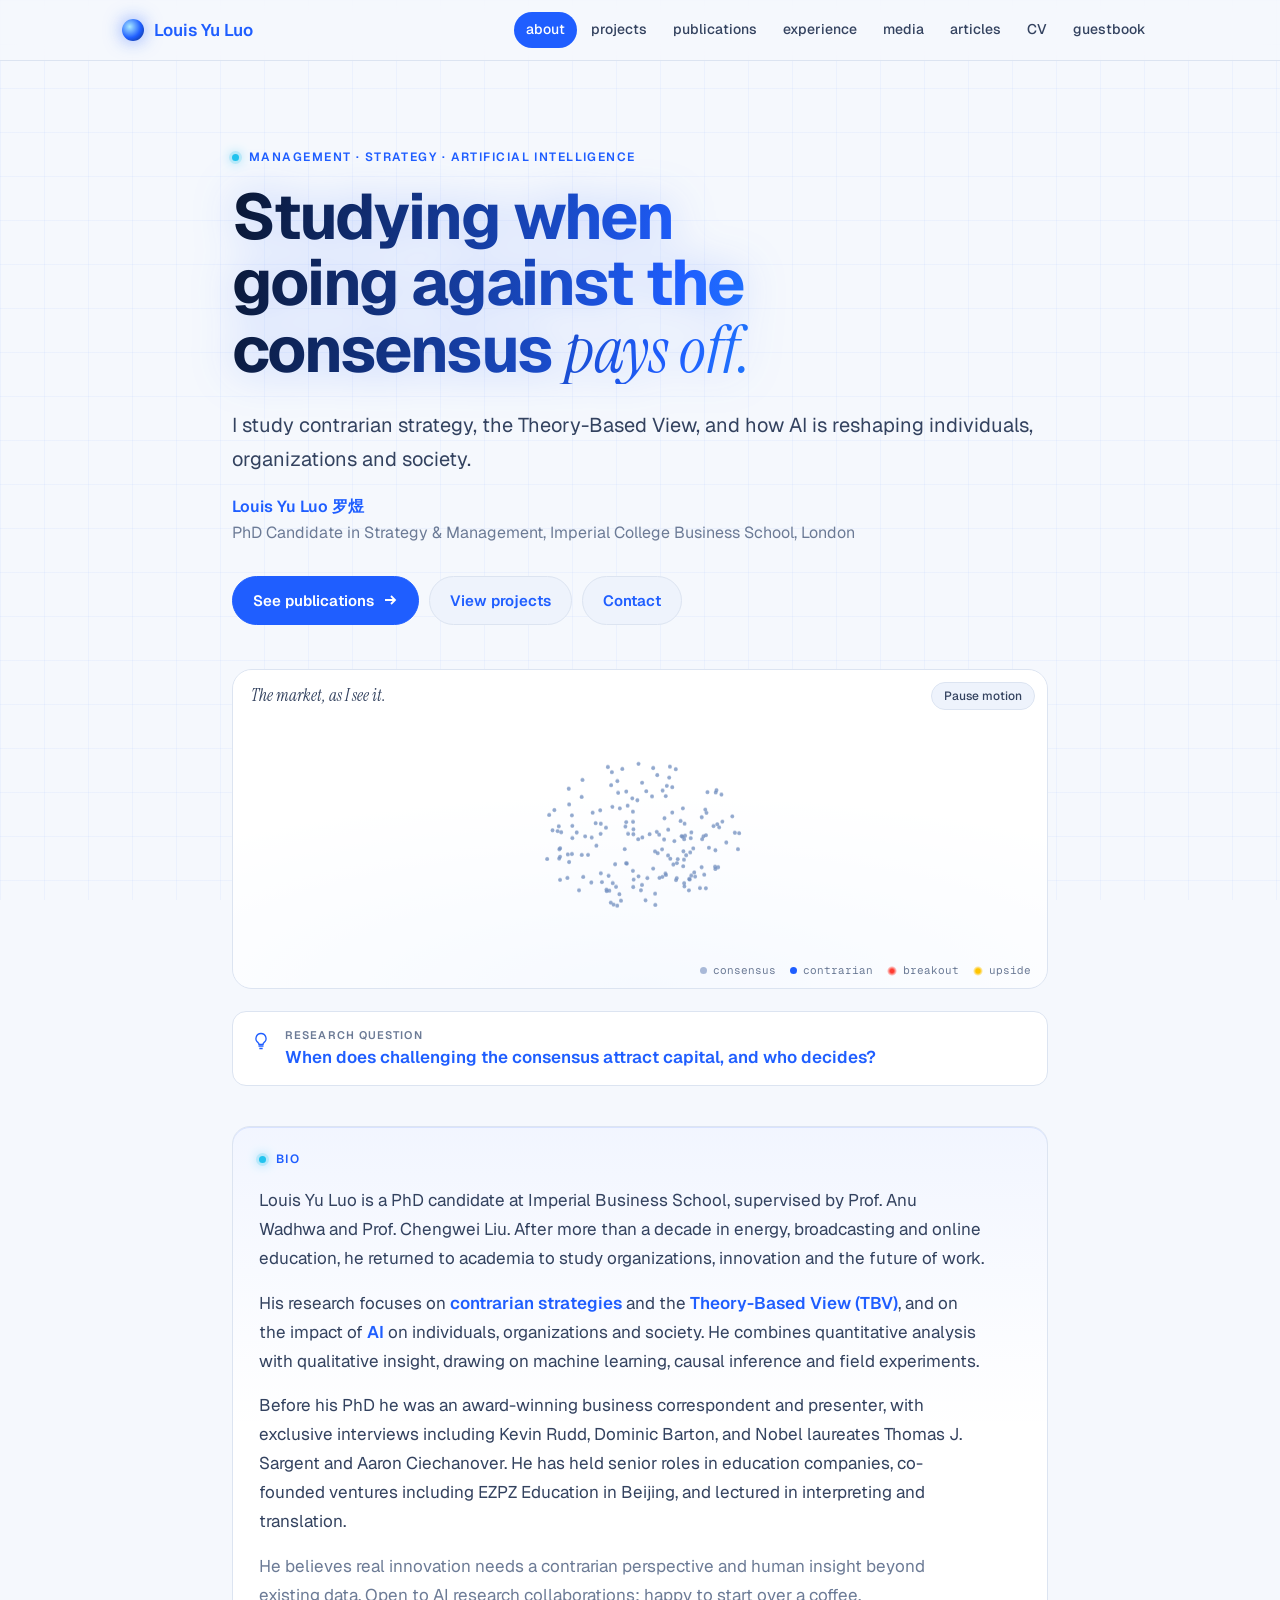
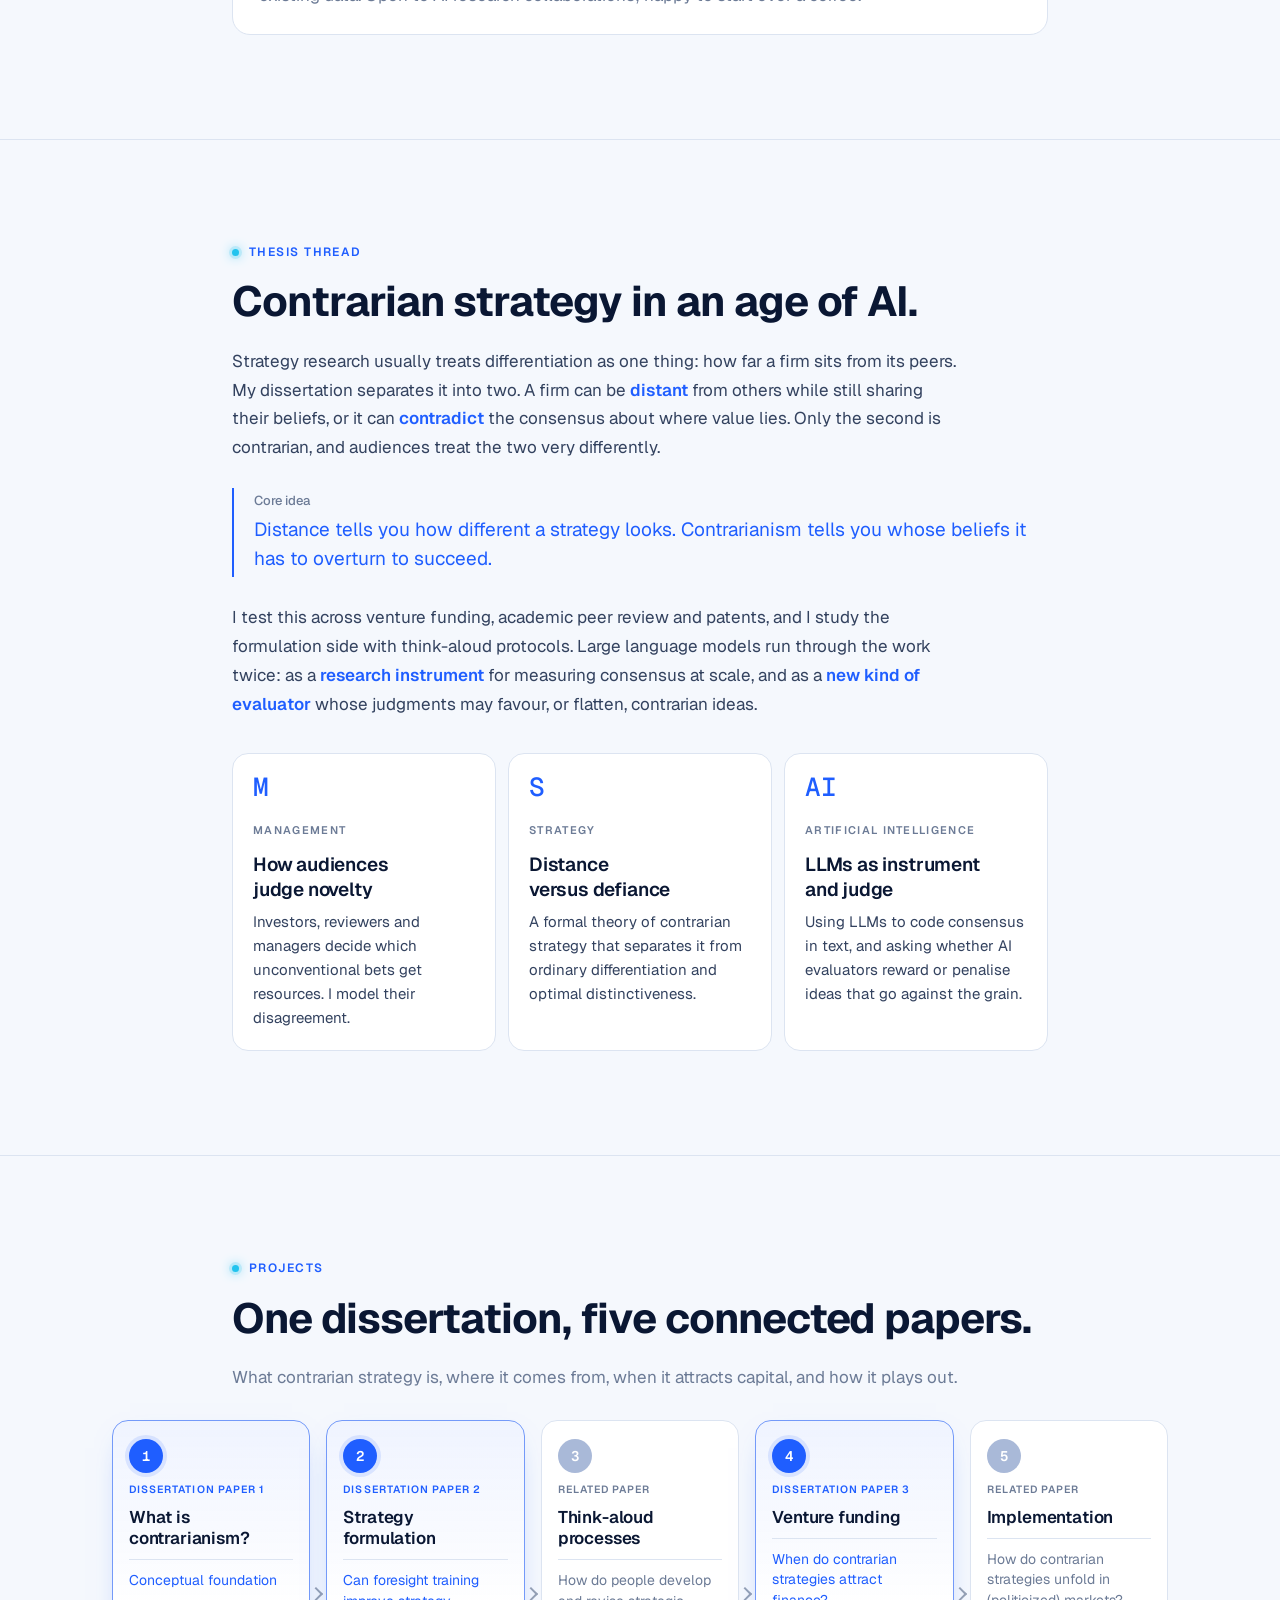
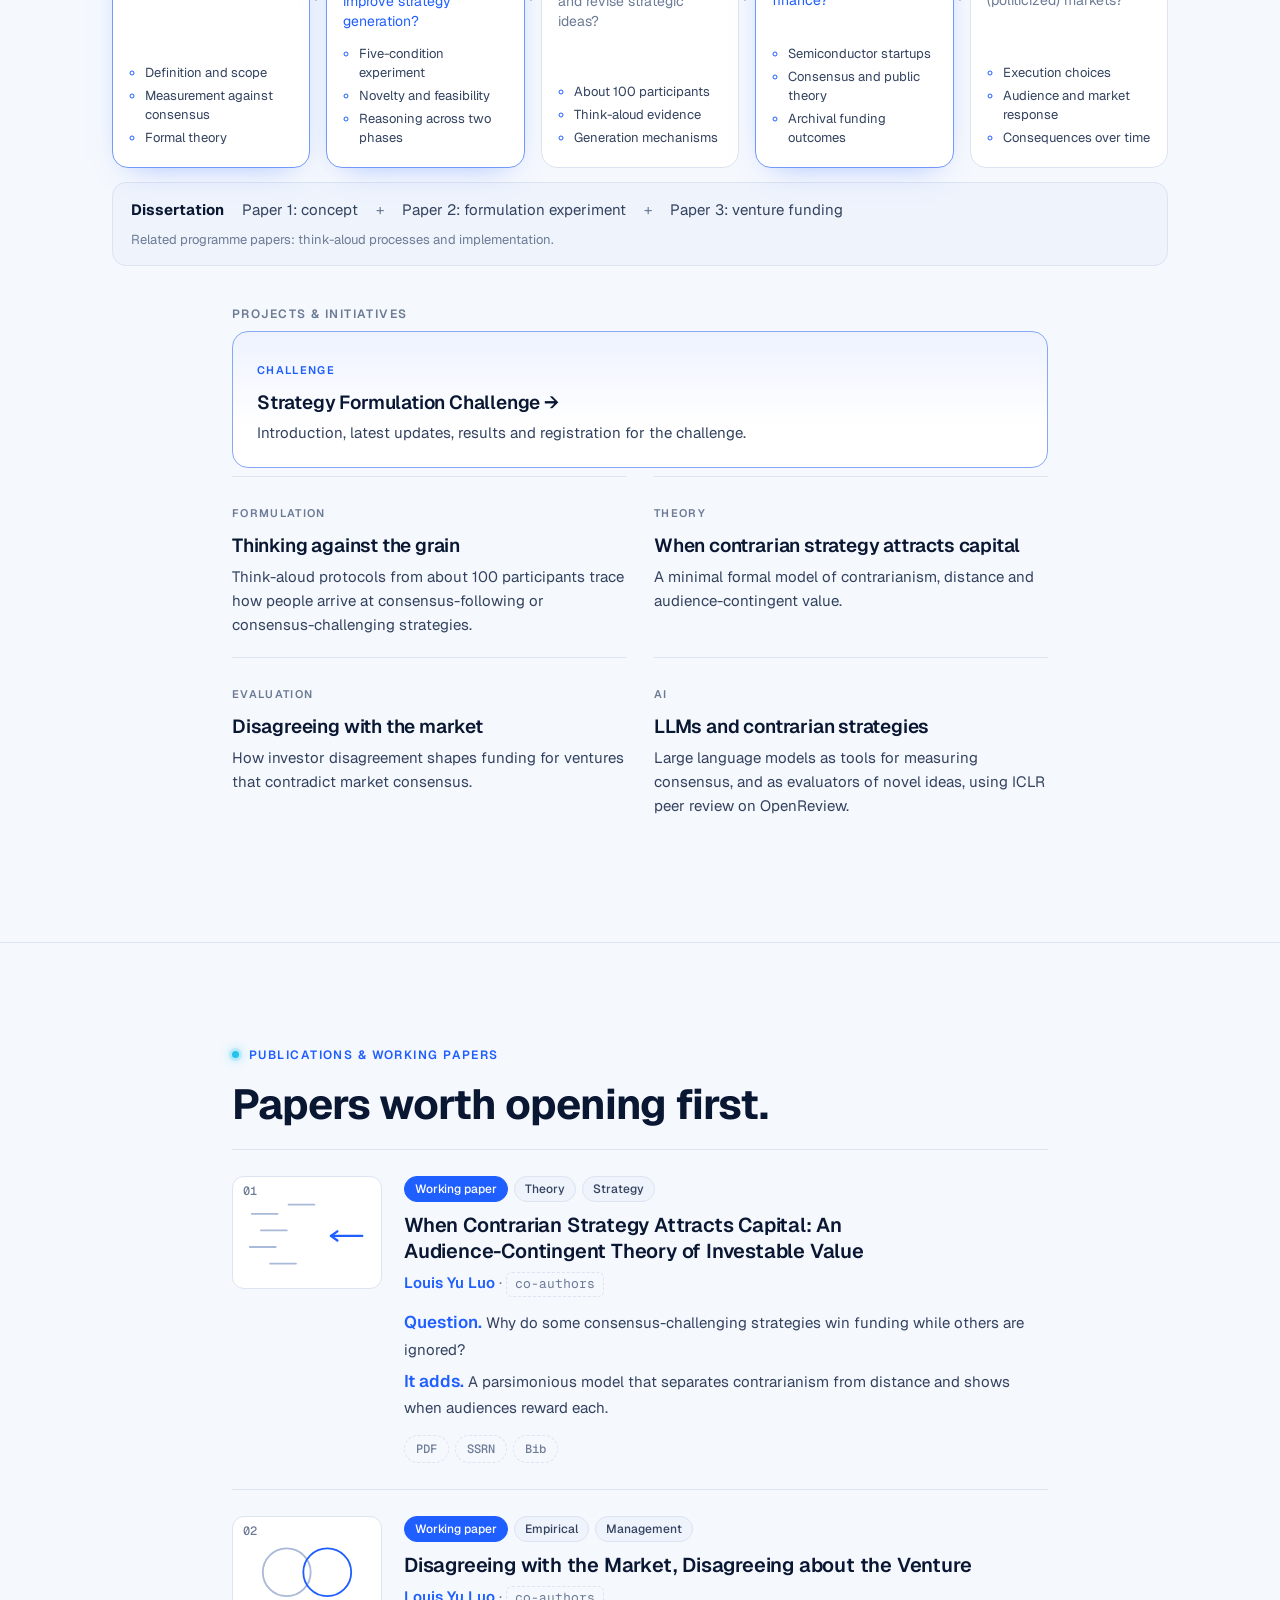
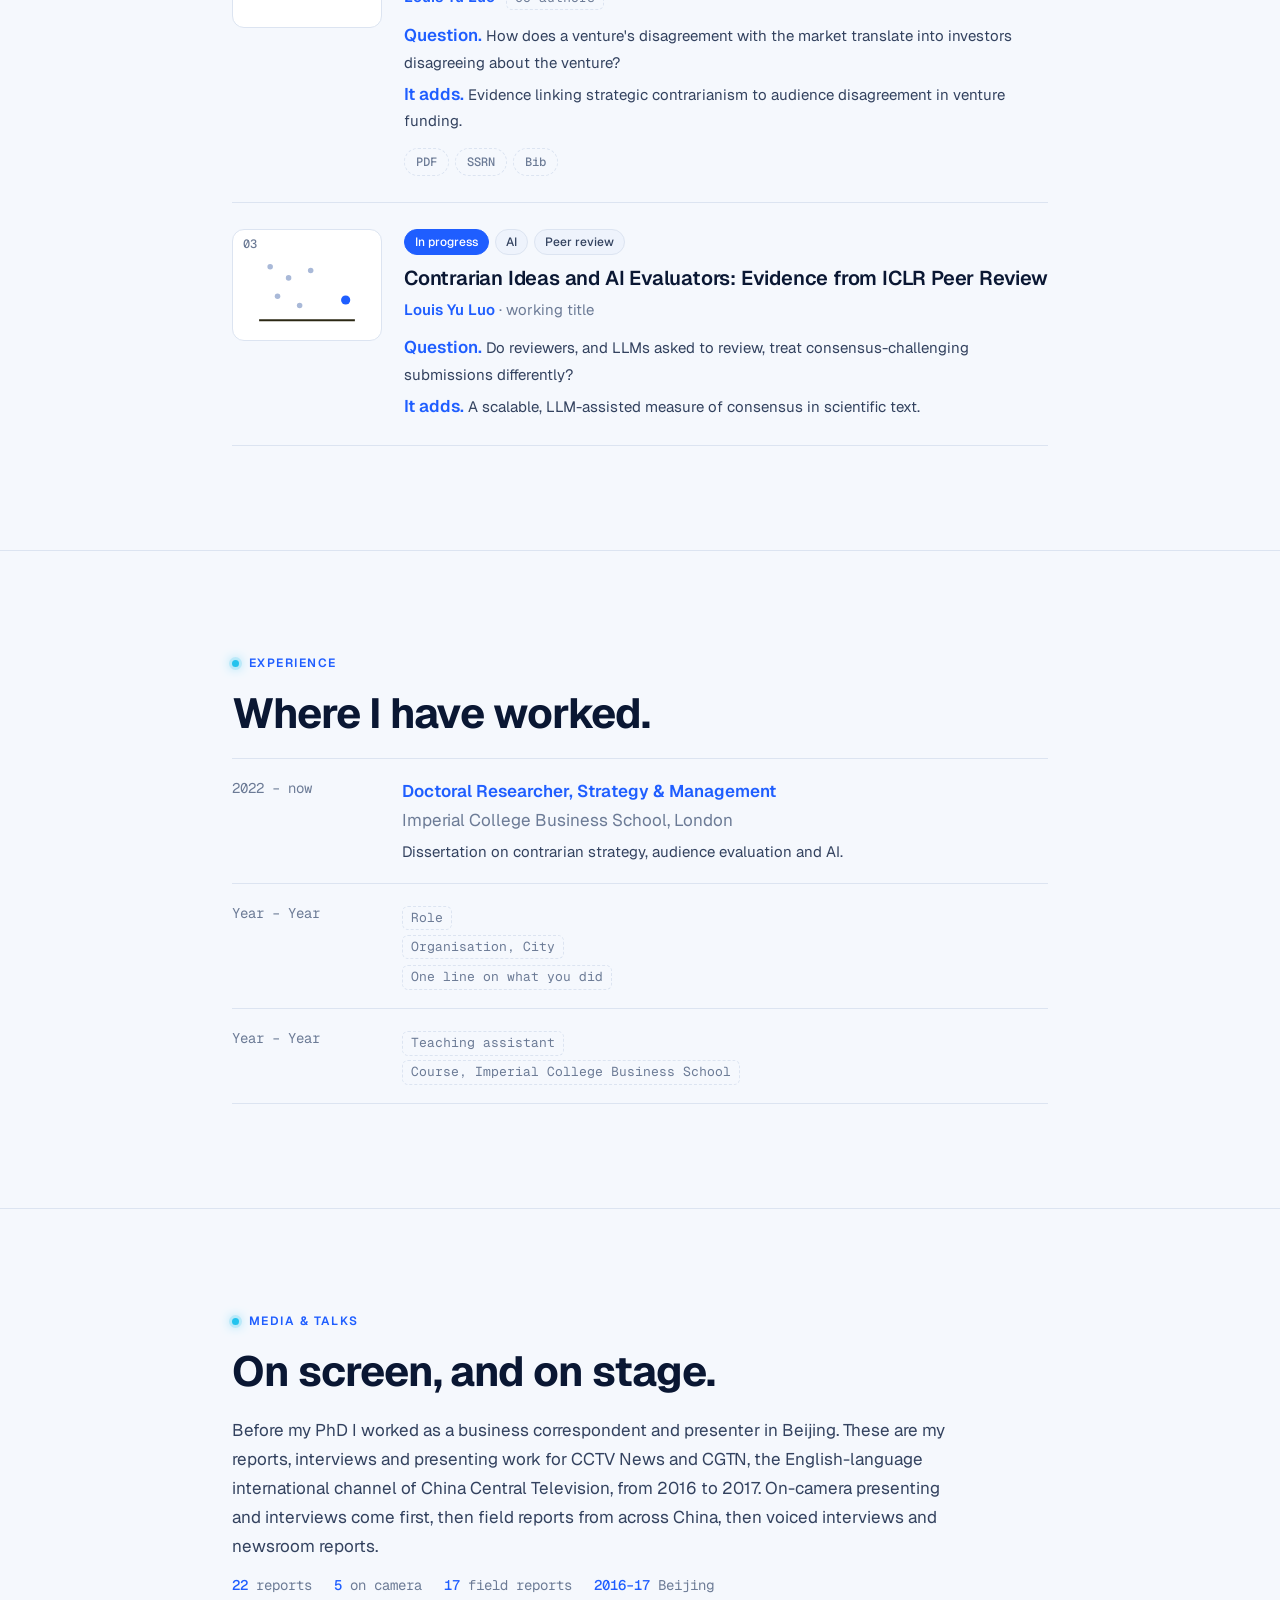
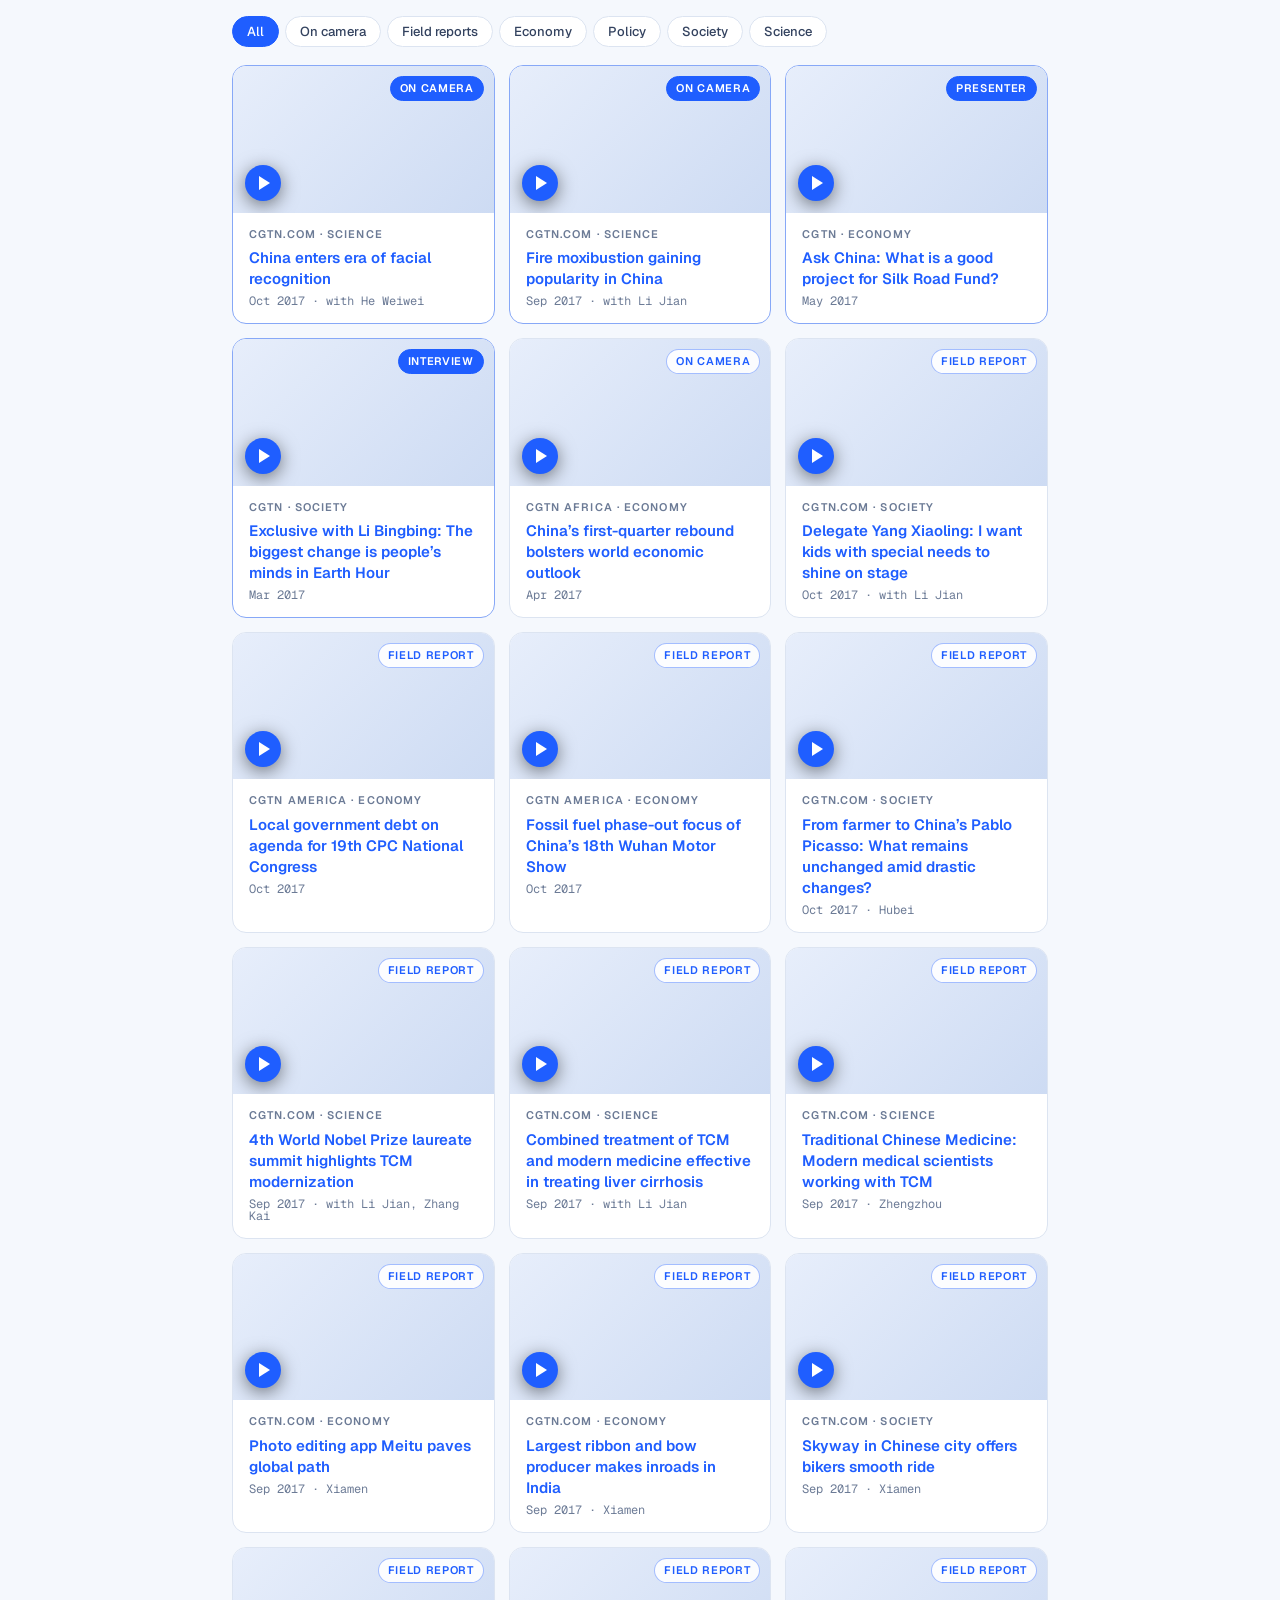
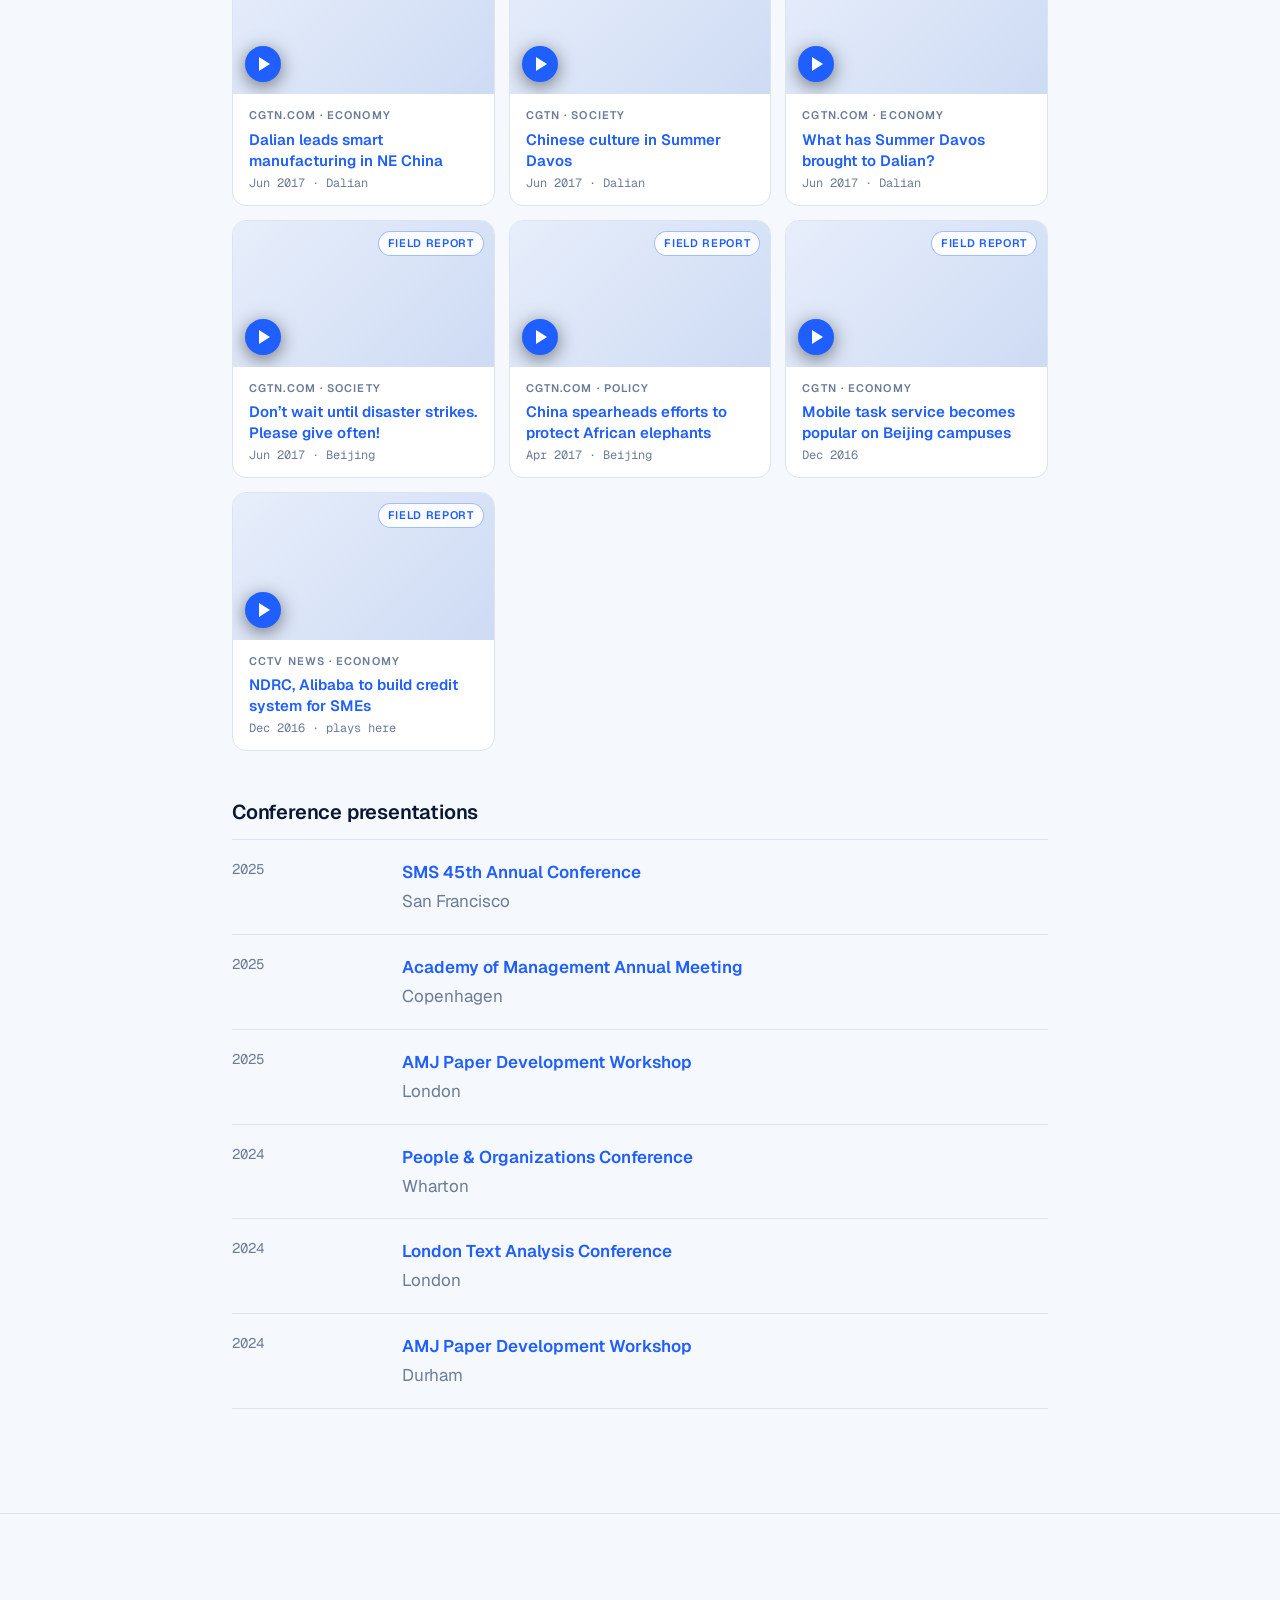
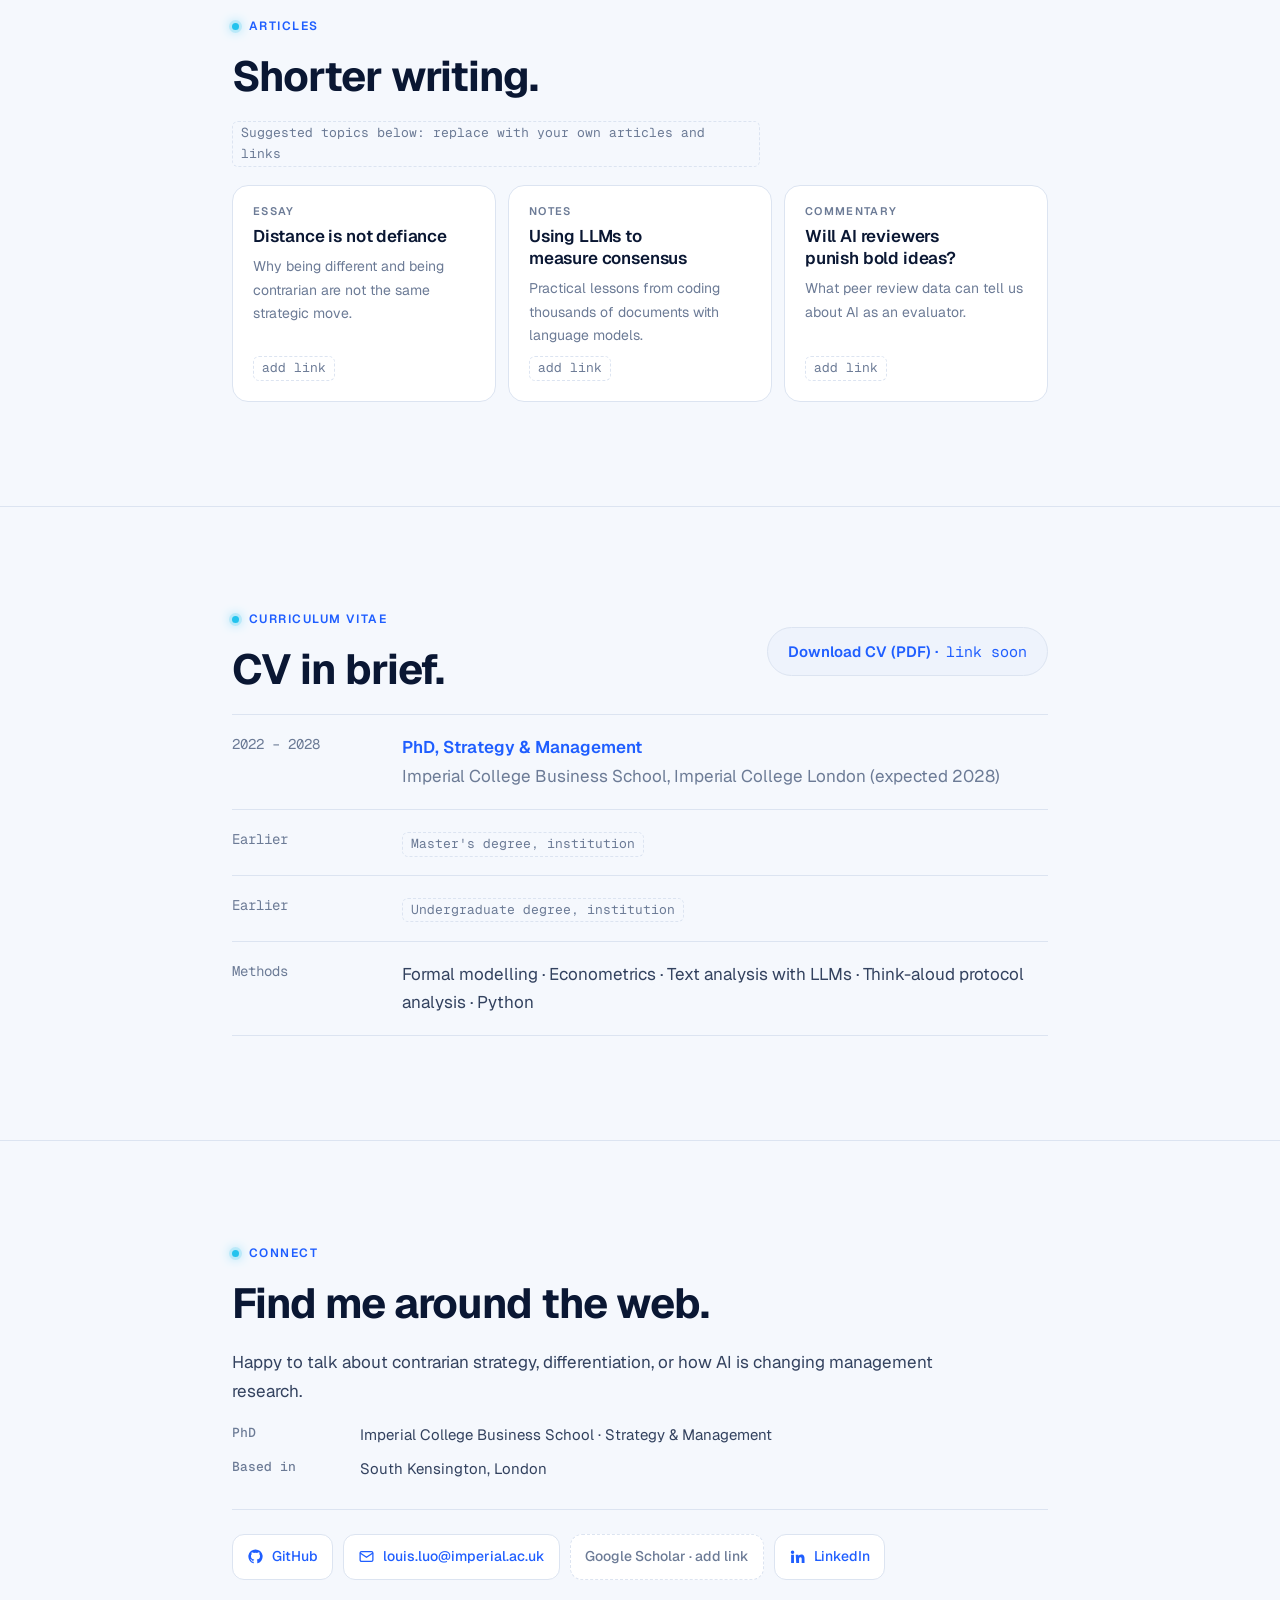
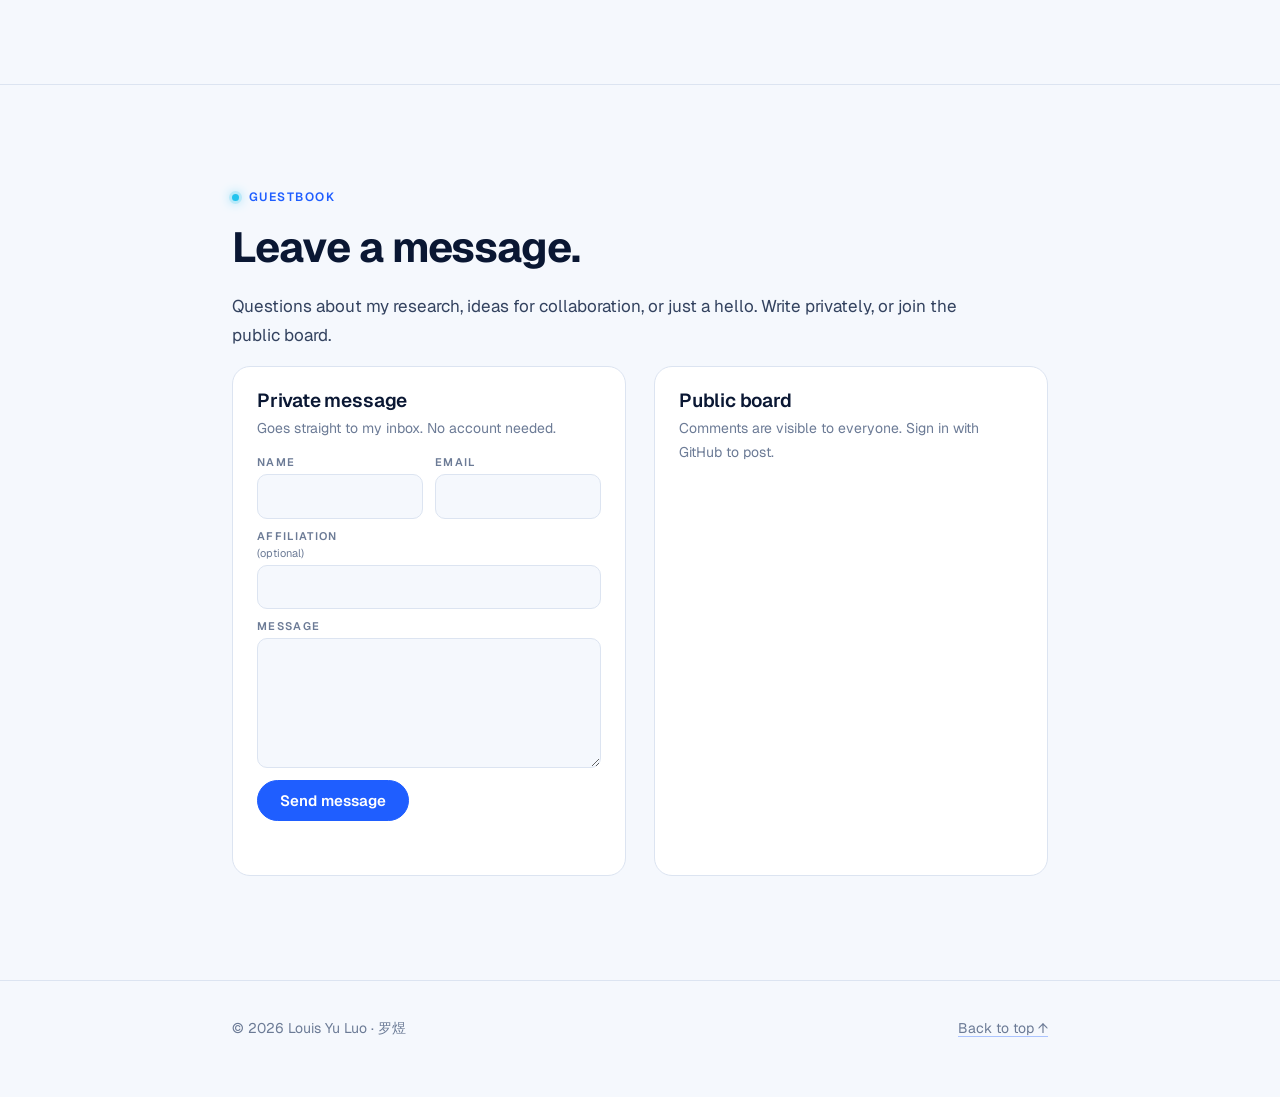
==== commit 47dee8b9: "Add files via upload" ====
--- a/index.html
+++ b/index.html
@@ -685,14 +685,14 @@
   }
   function burst(){
     const ang = Math.atan2((Math.random()-.5)*.5, -dir);
-    c.vx = Math.cos(ang)*4.6; c.vy = Math.sin(ang)*4.6; c.heat = 1;
+    c.vx = Math.cos(ang)*3.2; c.vy = Math.sin(ang)*3.2; c.heat = 1;
     R.push({x:c.x, y:c.y, r:3, a:.95, col:HOT[0], w:2.4}, {x:c.x, y:c.y, r:1, a:.7, col:HOT[2], w:1.4});
     for (let i = 0; i < 46; i++){ // sparks fly both ways: most with the contrarian, some with the crowd
       const back = i % 3 === 0, a = (back ? (dir>0?0:Math.PI) : (dir>0?Math.PI:0)) + (Math.random()-.5)*1.6, v = 1.5 + Math.random()*3.5;
       K.push({x:c.x, y:c.y, vx:Math.cos(a)*v, vy:Math.sin(a)*v, life:1, col:HOT[(Math.random()*3)|0], s:1.2+Math.random()*1.6}); }
     for (const p of S){ if (p.hide) continue; const dx = p.x-c.x, dy = p.y-c.y, d = Math.hypot(dx,dy)+1, f = Math.max(0, 1 - d/(rad()*2.2));
       p.vx += dir*(1.2 + 2.6*f) + dx/d*2.2*f; p.vy += dy/d*2.2*f; }
-    cvx += dir*2.6;
+    cvx += dir*3.4;
   }
   function tick(dt){
     T += dt; pt += dt;
@@ -711,15 +711,15 @@
       if (pt > 1300){ burst(); phase = 'fly'; pt = 0; } }
     else if (phase === 'fly'){
       c.trail.push([c.x, c.y]); if (c.trail.length > 26) c.trail.shift();
-      c.x += c.vx; c.y += c.vy; c.vx *= .992; c.vy *= .97;
-      if (Math.abs(c.vx) < 1.1) c.vx = Math.sign(c.vx)*1.1;
-      c.r = Math.min(11, c.r + .06); c.val = Math.min(1, c.val + .01); c.heat = Math.max(0, c.heat - .006);
+      c.x += c.vx; c.y += c.vy; c.vx *= .985; c.vy *= .97;
+      if (Math.abs(c.vx) < .7) c.vx = Math.sign(c.vx)*.7;
+      c.r = Math.min(12, c.r + .05); c.val = Math.min(1, c.val + .007); c.heat = Math.max(0, c.heat - .004);
       if (Math.random() < .25) K.push({x:c.x - c.vx*2, y:c.y + (Math.random()-.5)*c.r, vx:-c.vx*.15 + (Math.random()-.5)*.6, vy:(Math.random()-.5)*.6, life:.8, col:HOT[2 + (Math.random()*2|0)], s:1 + Math.random()});
       if (c.x < -40 || c.x > W+40){ c.p.hide = false; c.p.x = cx + c.p.ox; c.p.y = cy + c.p.oy; c = null; phase = 'calm'; pt = 0; dir = -dir; }
     }
-    for (const k of K){ k.x += k.vx; k.y += k.vy; k.vx *= .97; k.vy *= .97; k.life -= .018; }
+    for (const k of K){ k.x += k.vx; k.y += k.vy; k.vx *= .965; k.vy *= .965; k.life -= .011; }
     K = K.filter(k => k.life > 0);
-    for (const r of R){ r.r += 2.2; r.a *= .955; }
+    for (const r of R){ r.r += 1.7; r.a *= .965; }
     R = R.filter(r => r.a > .03);
   }
   function draw(trail){
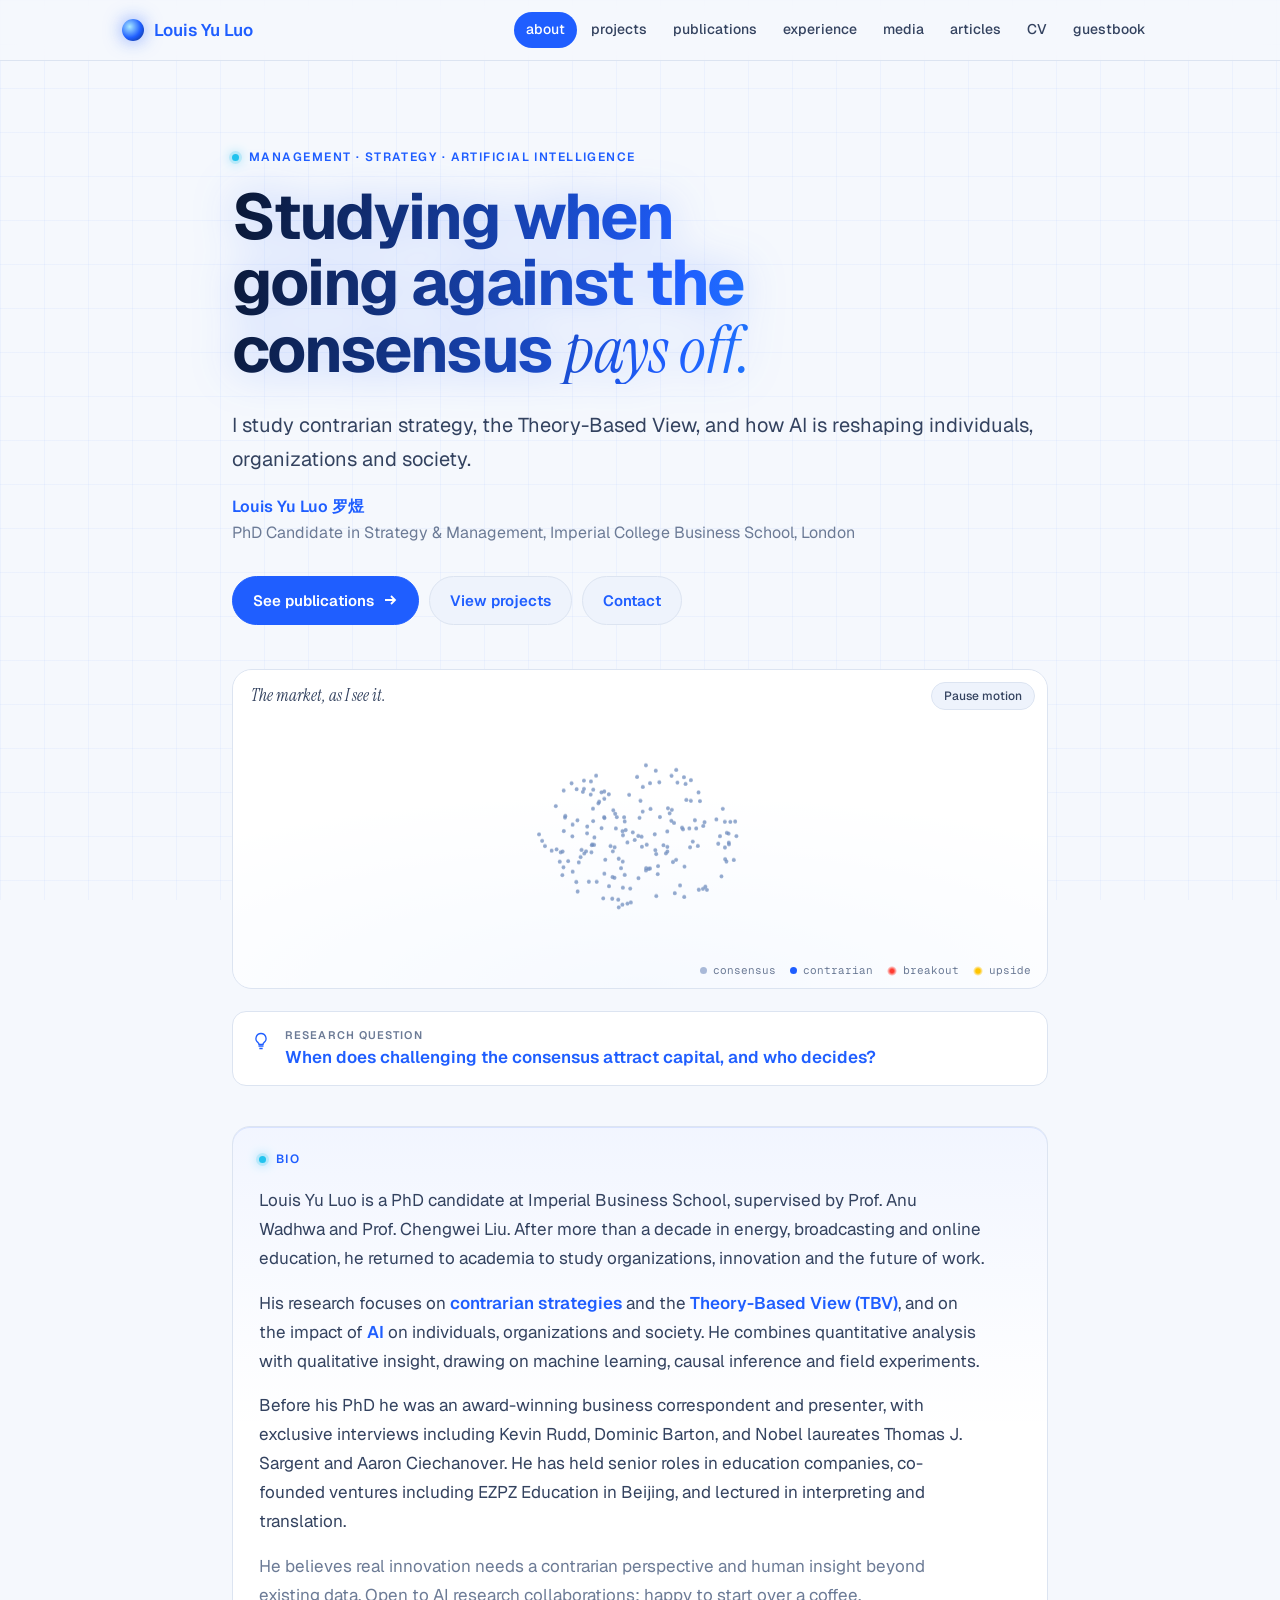
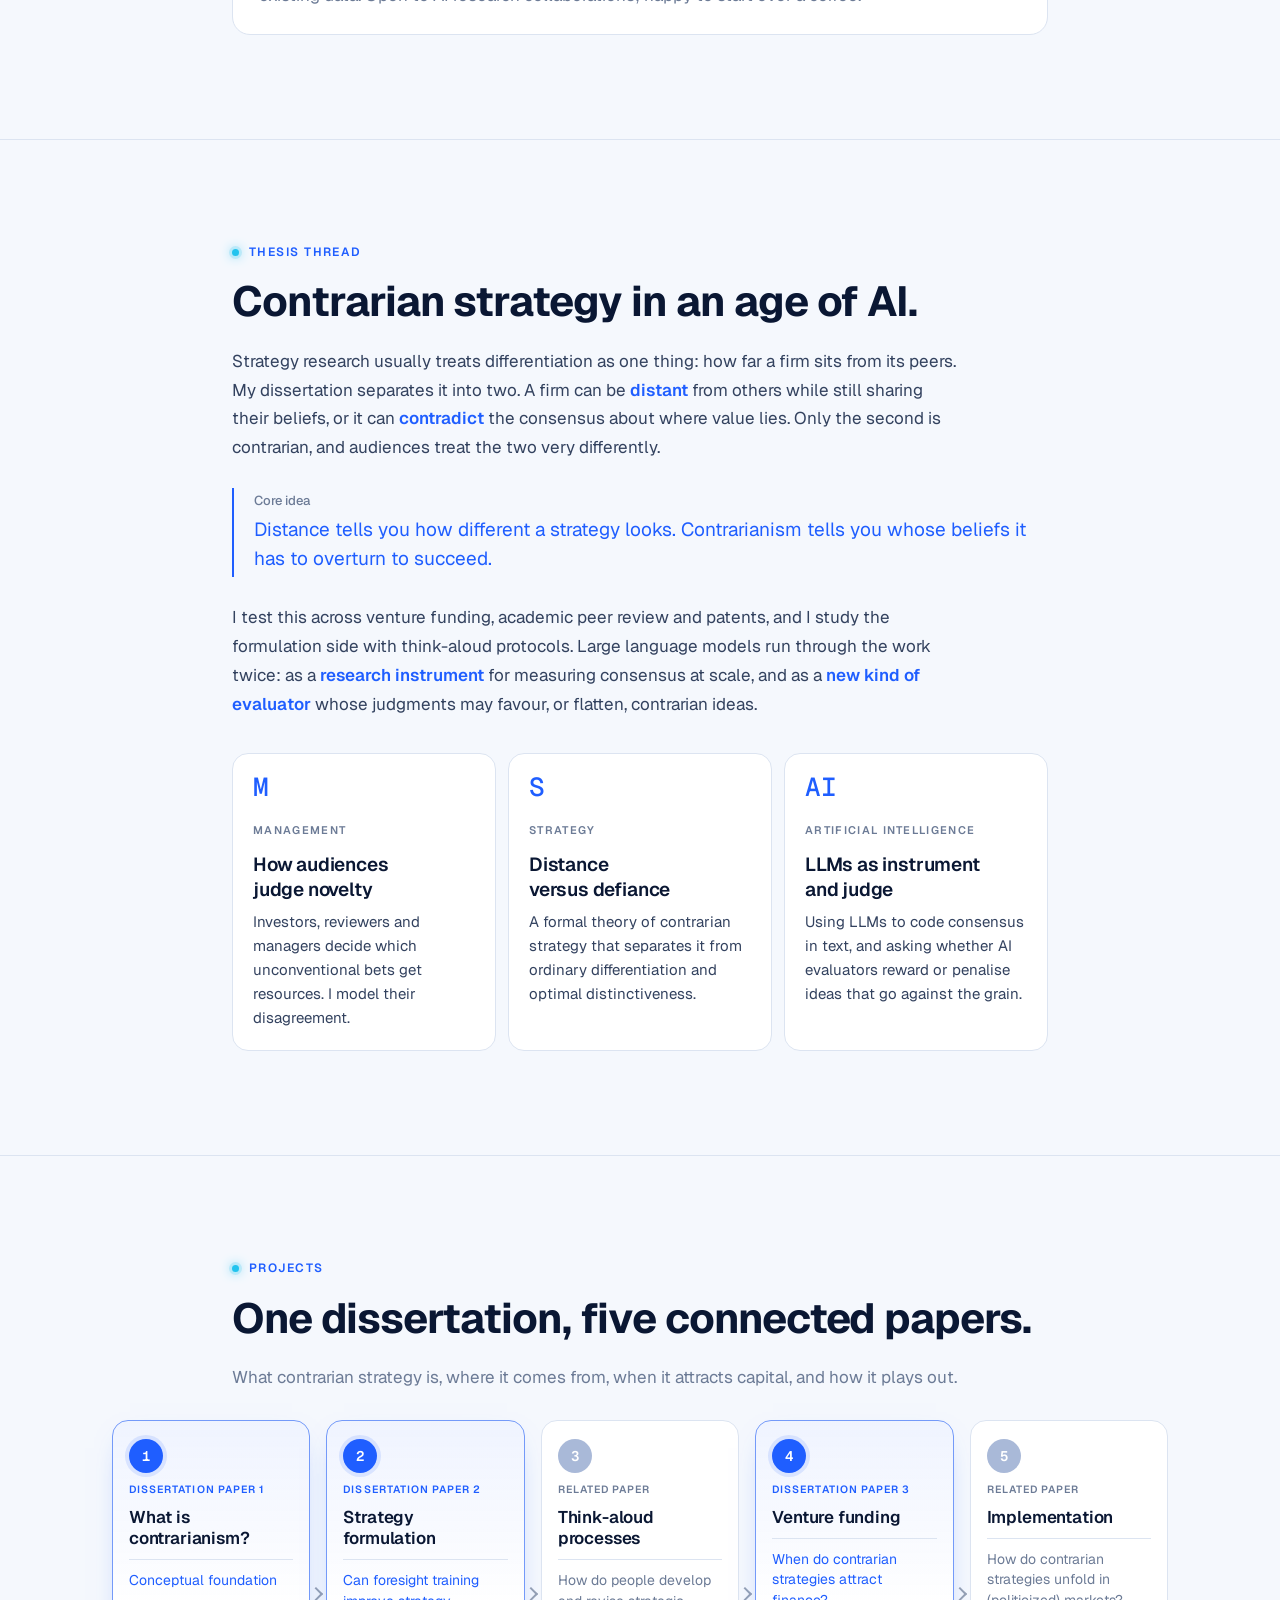
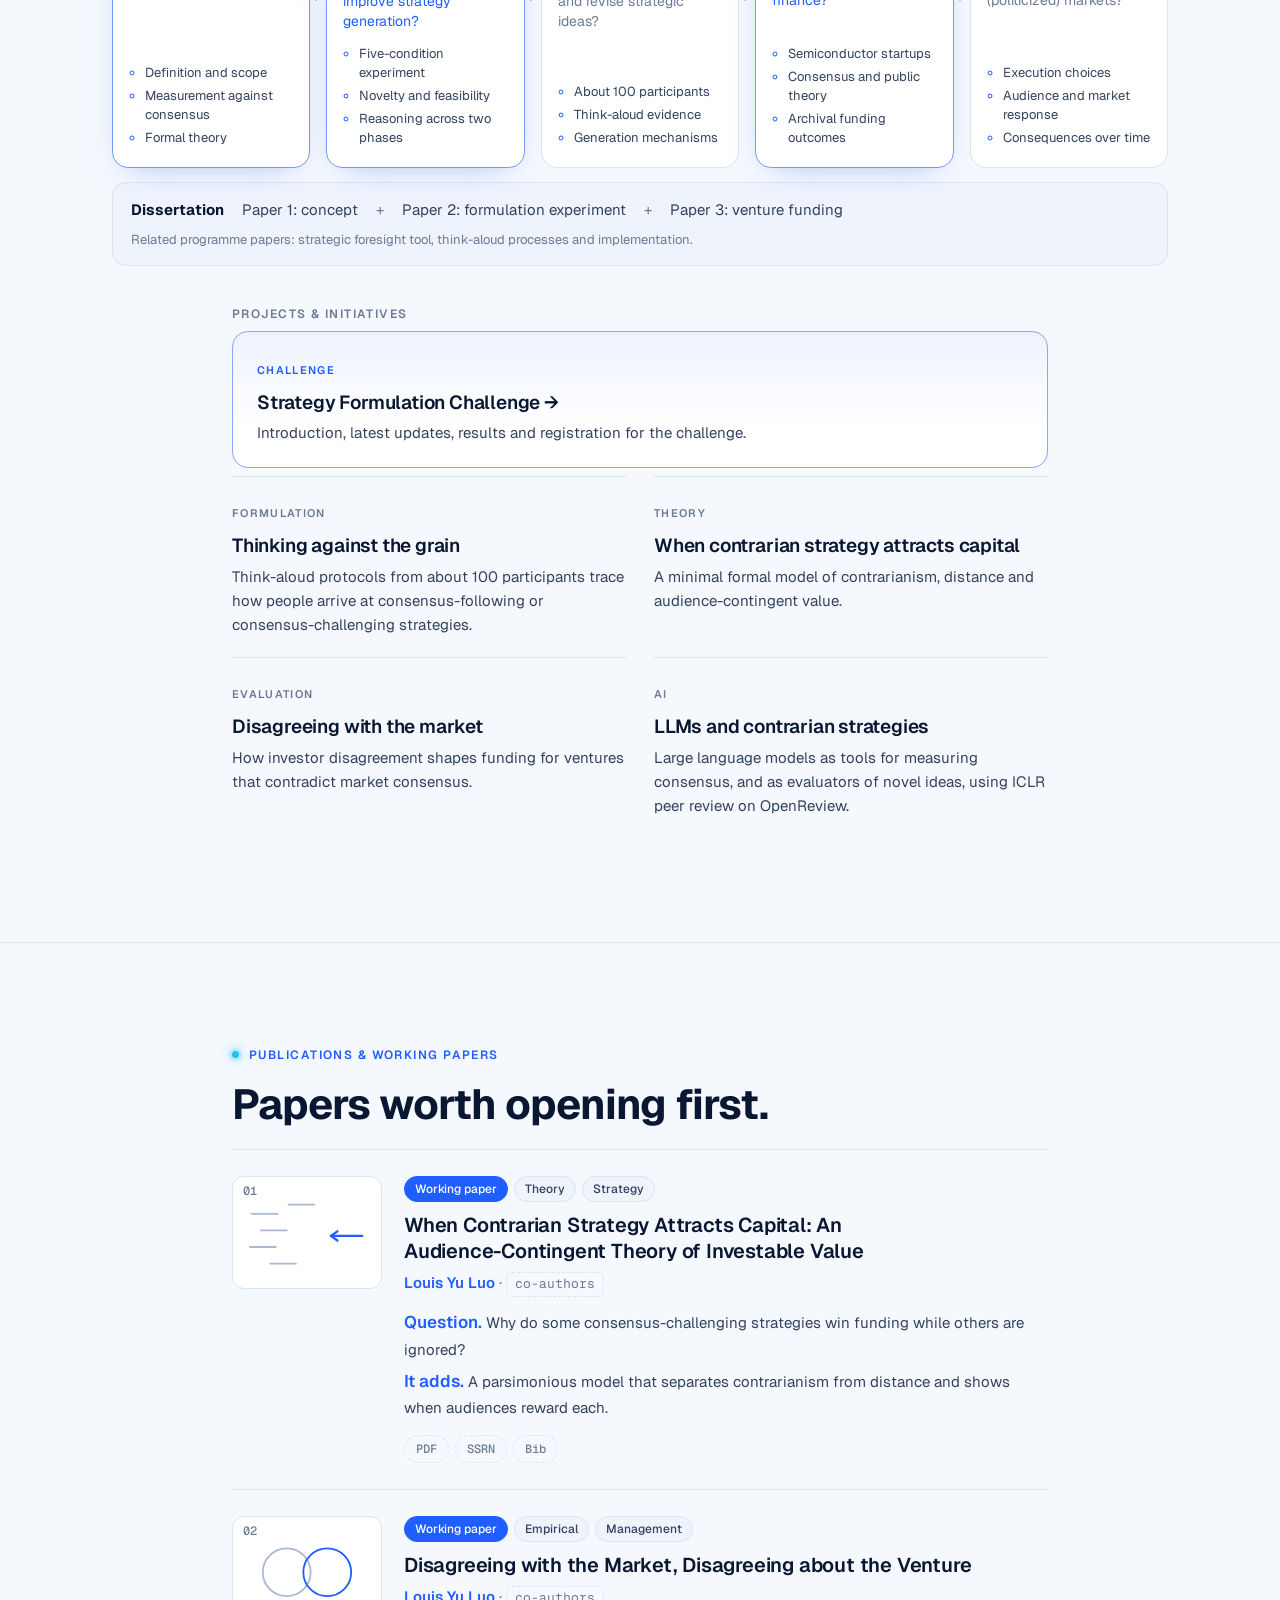
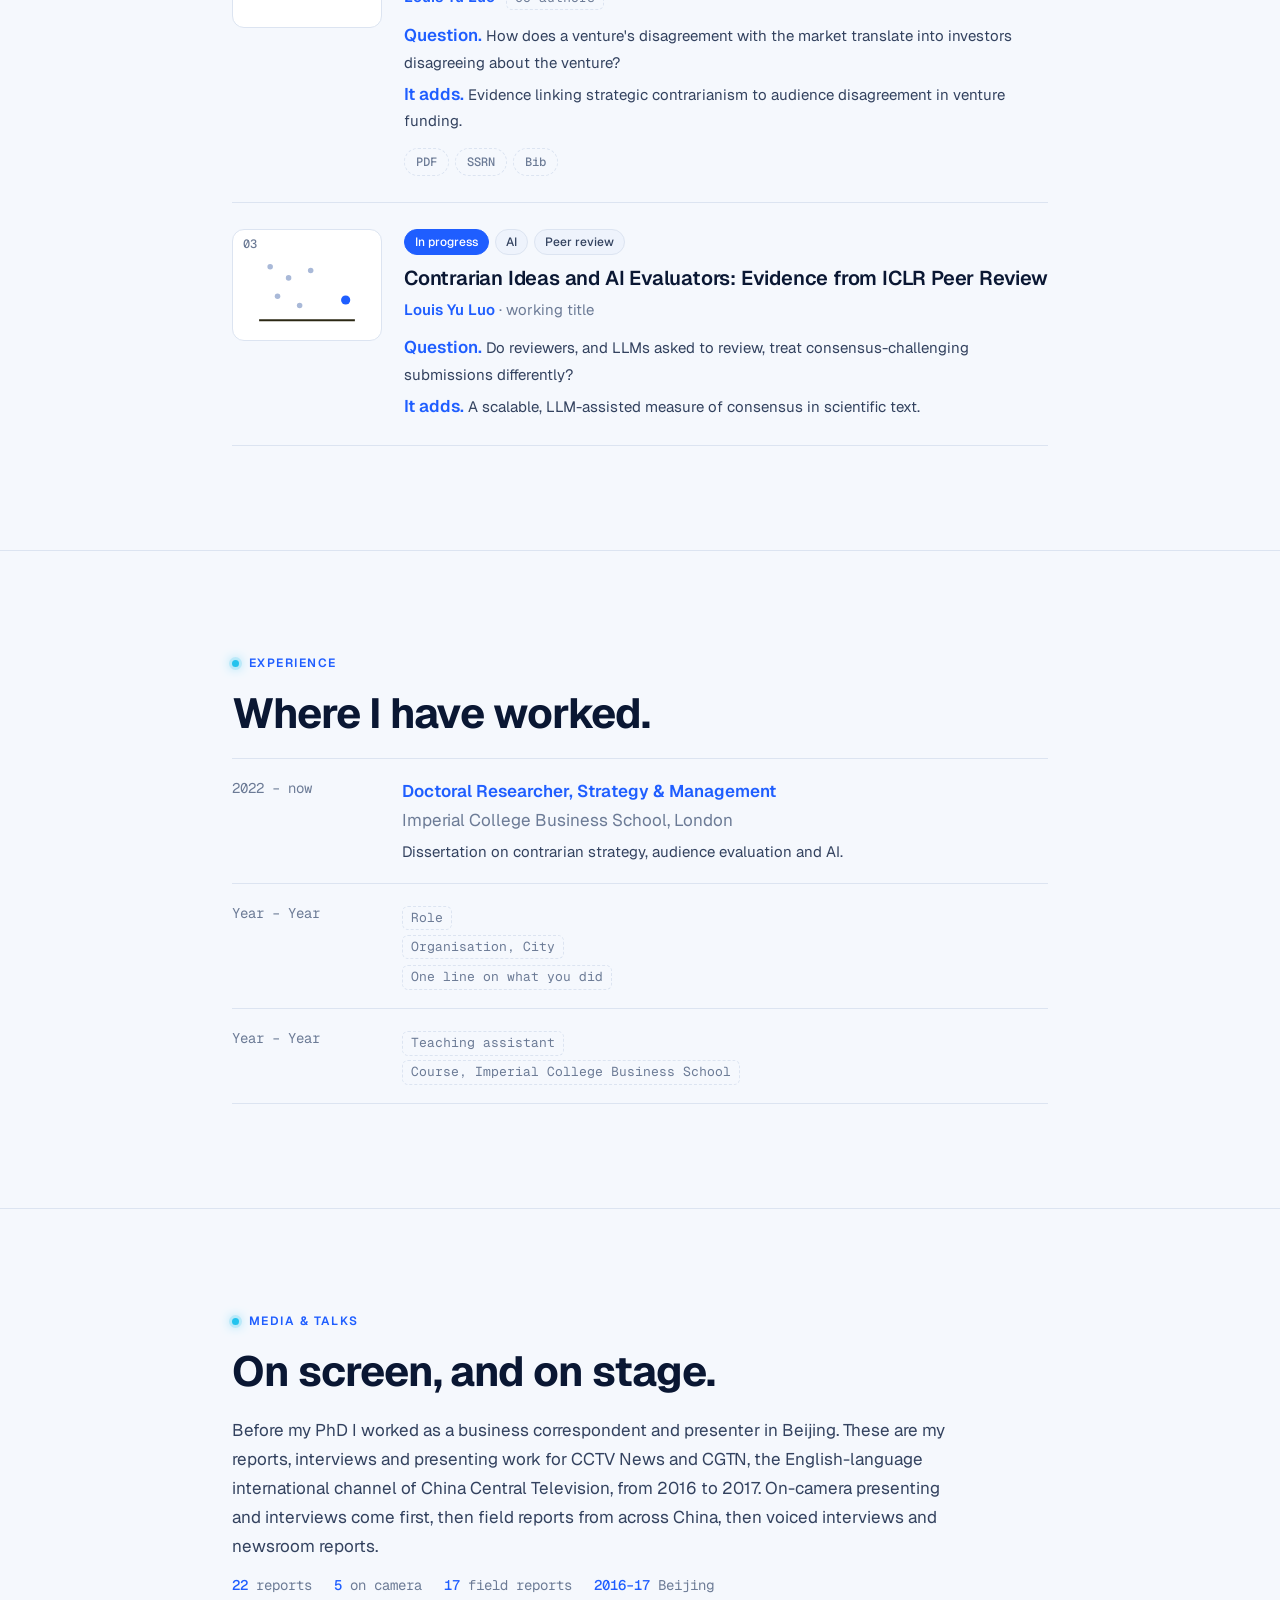
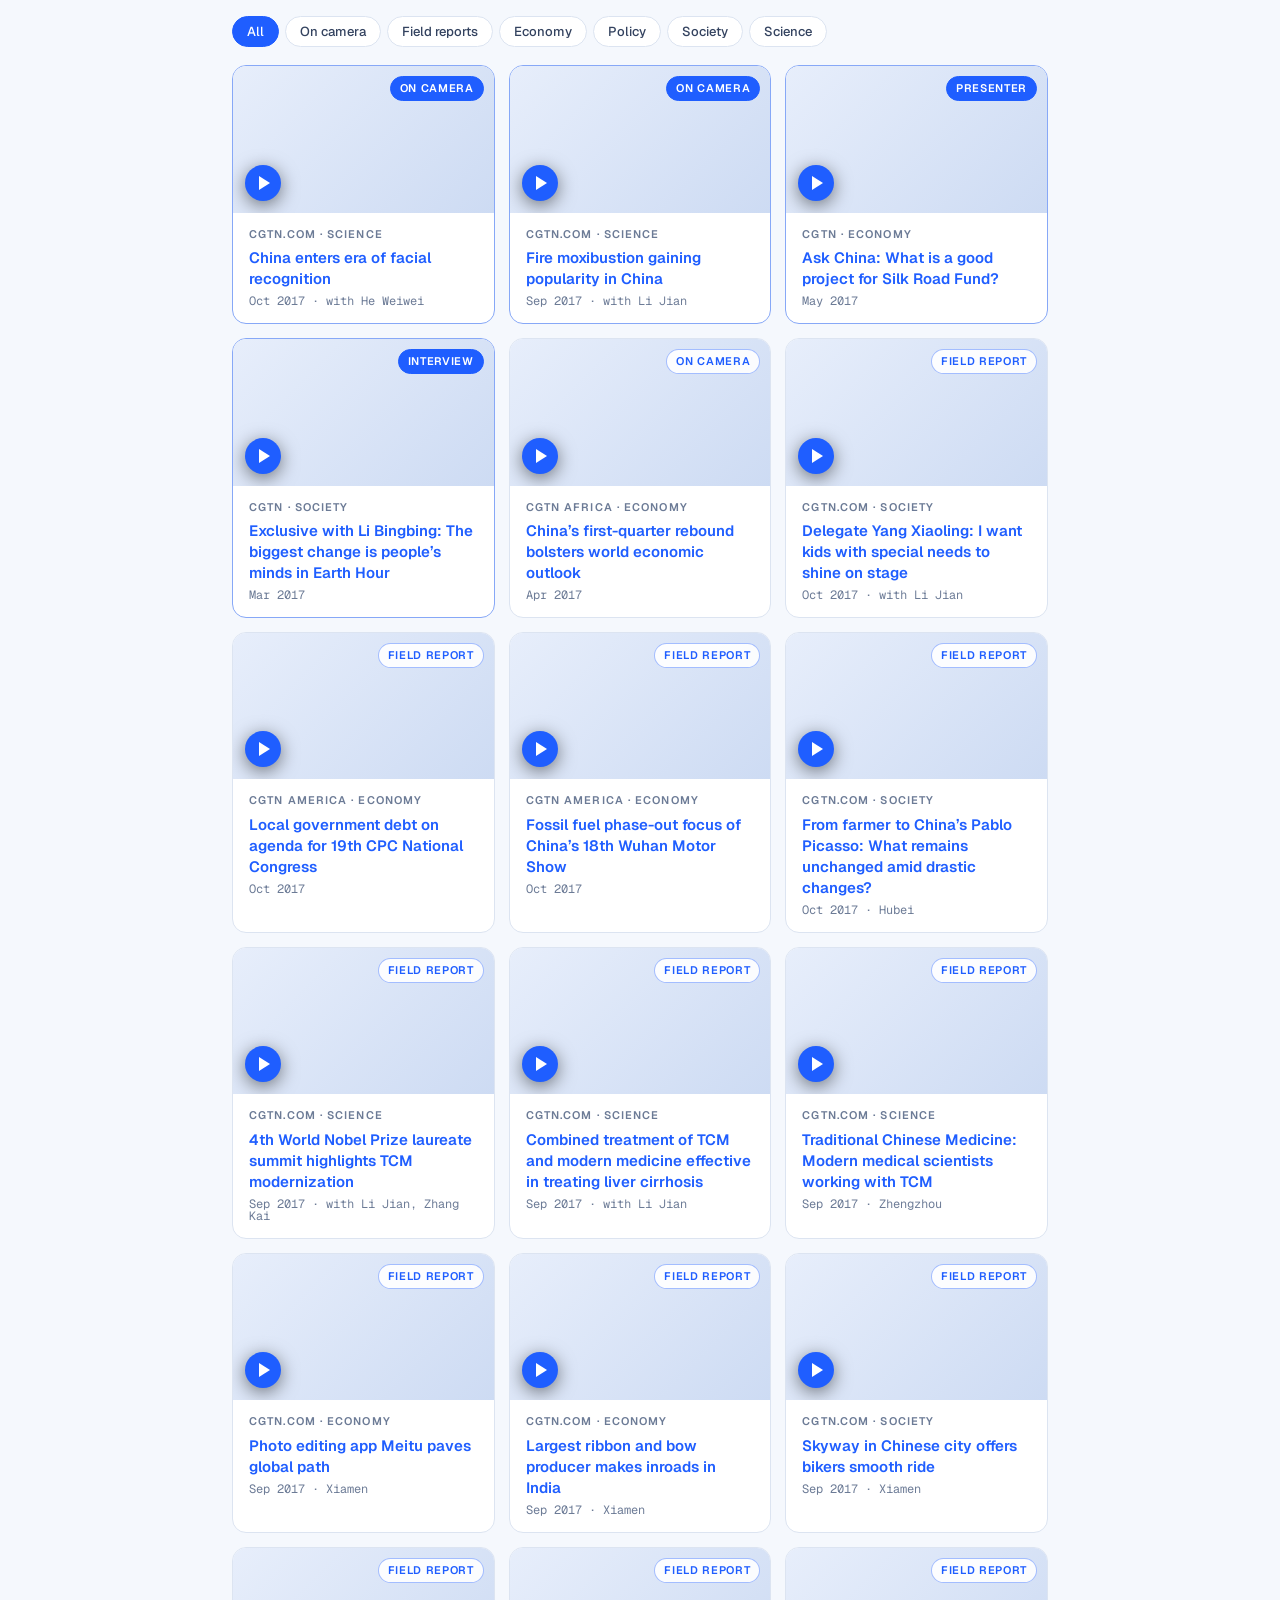
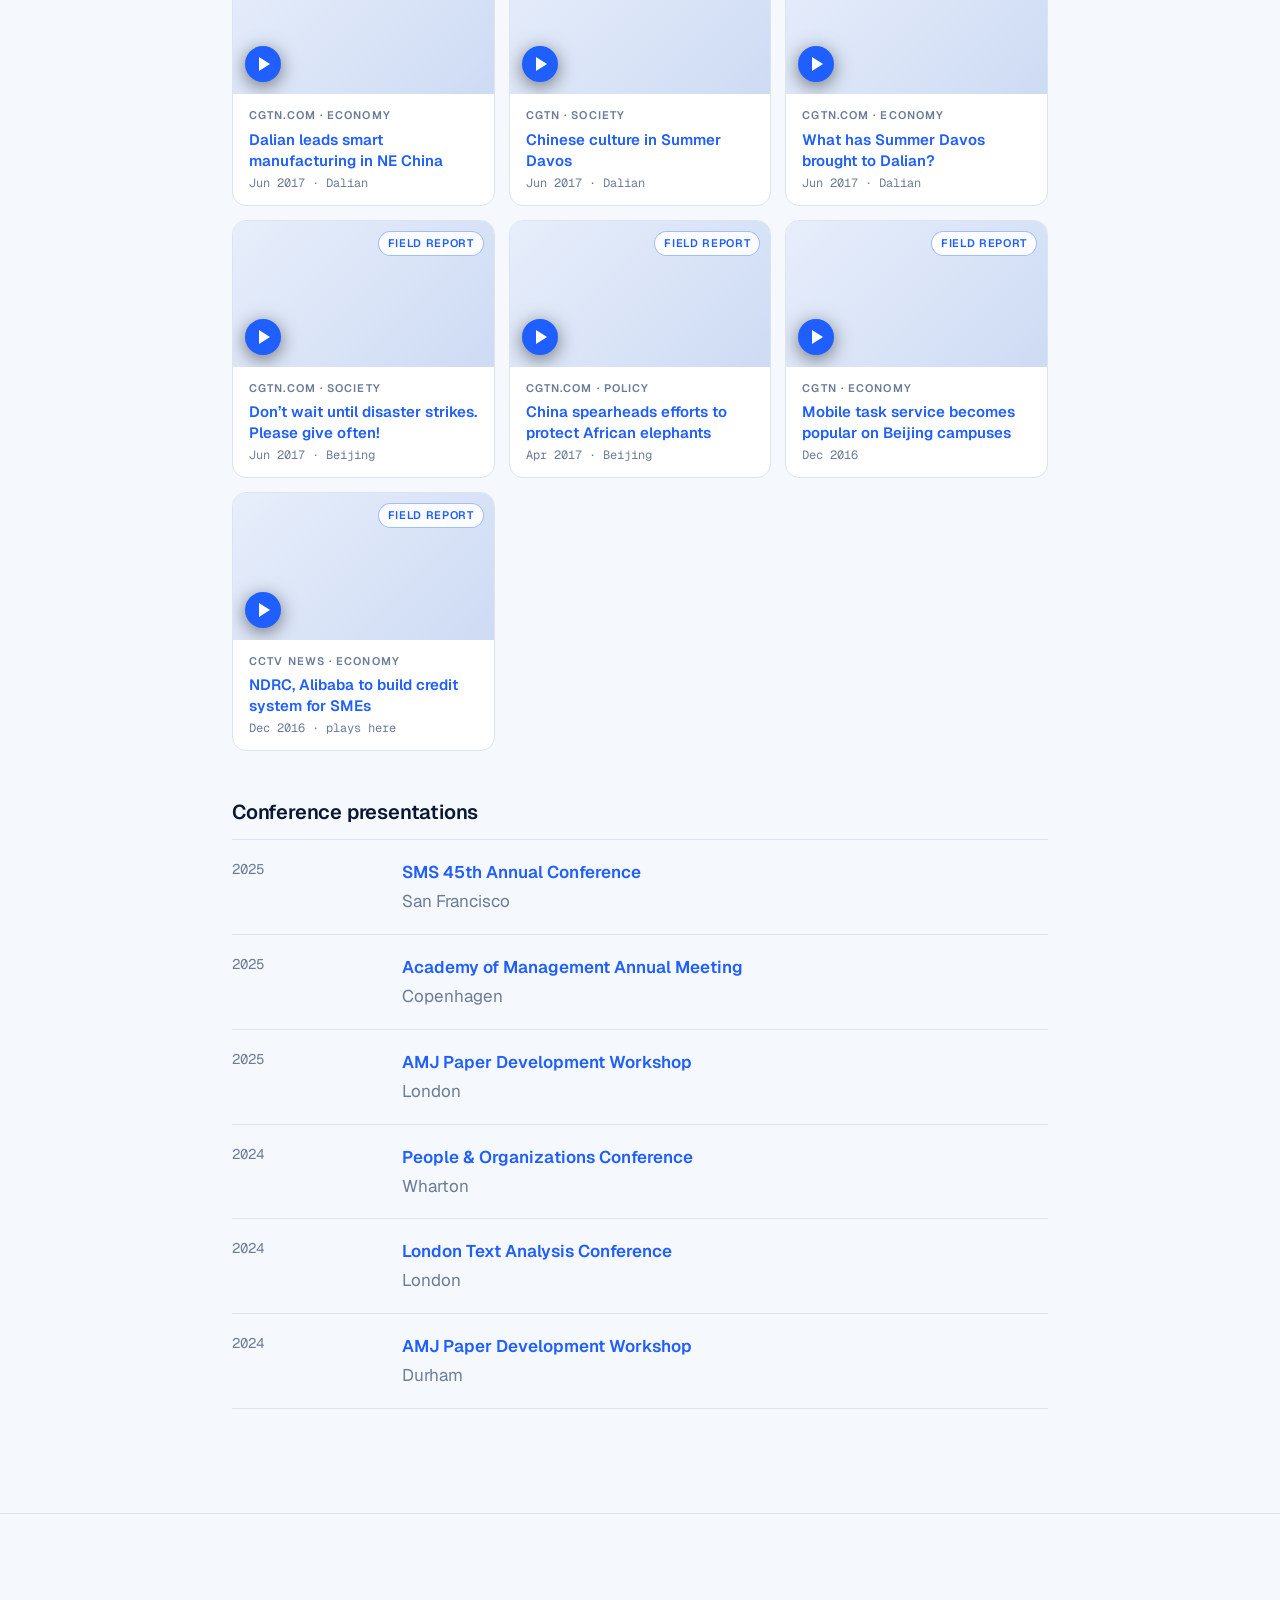
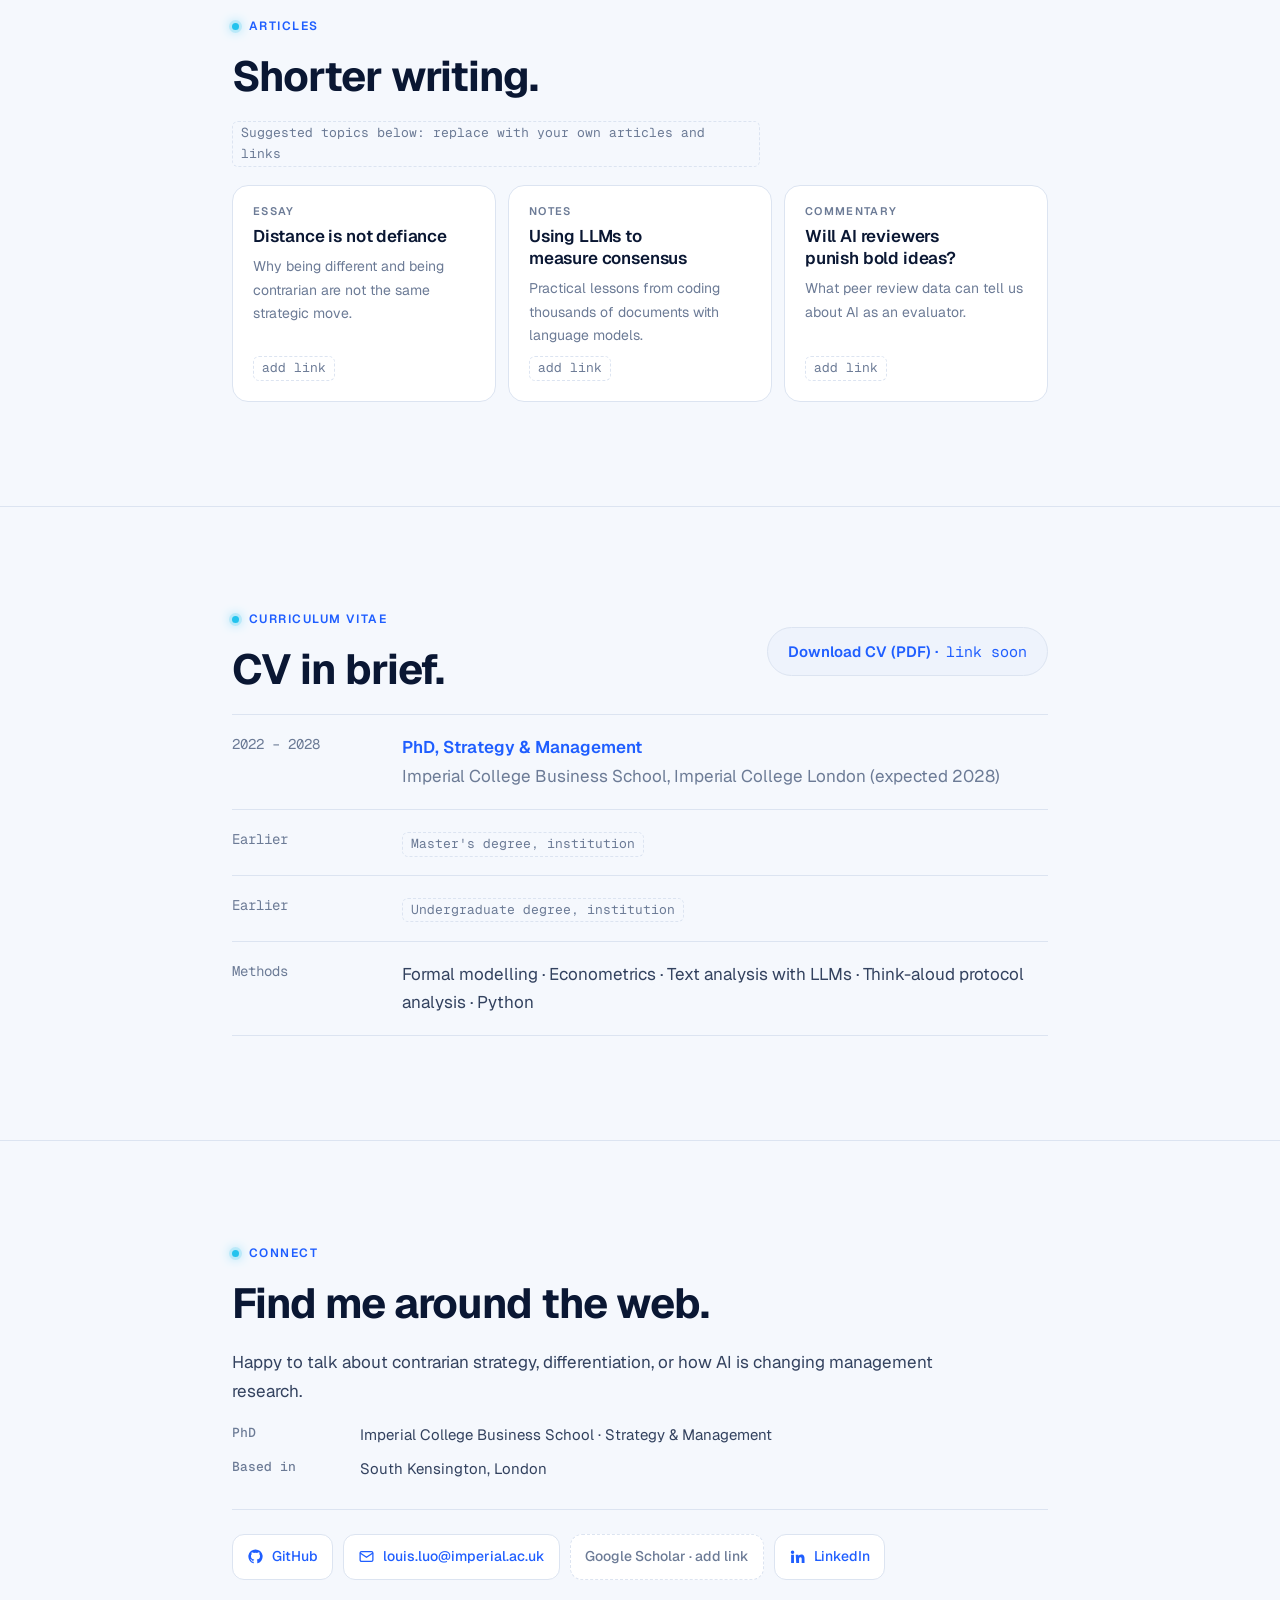
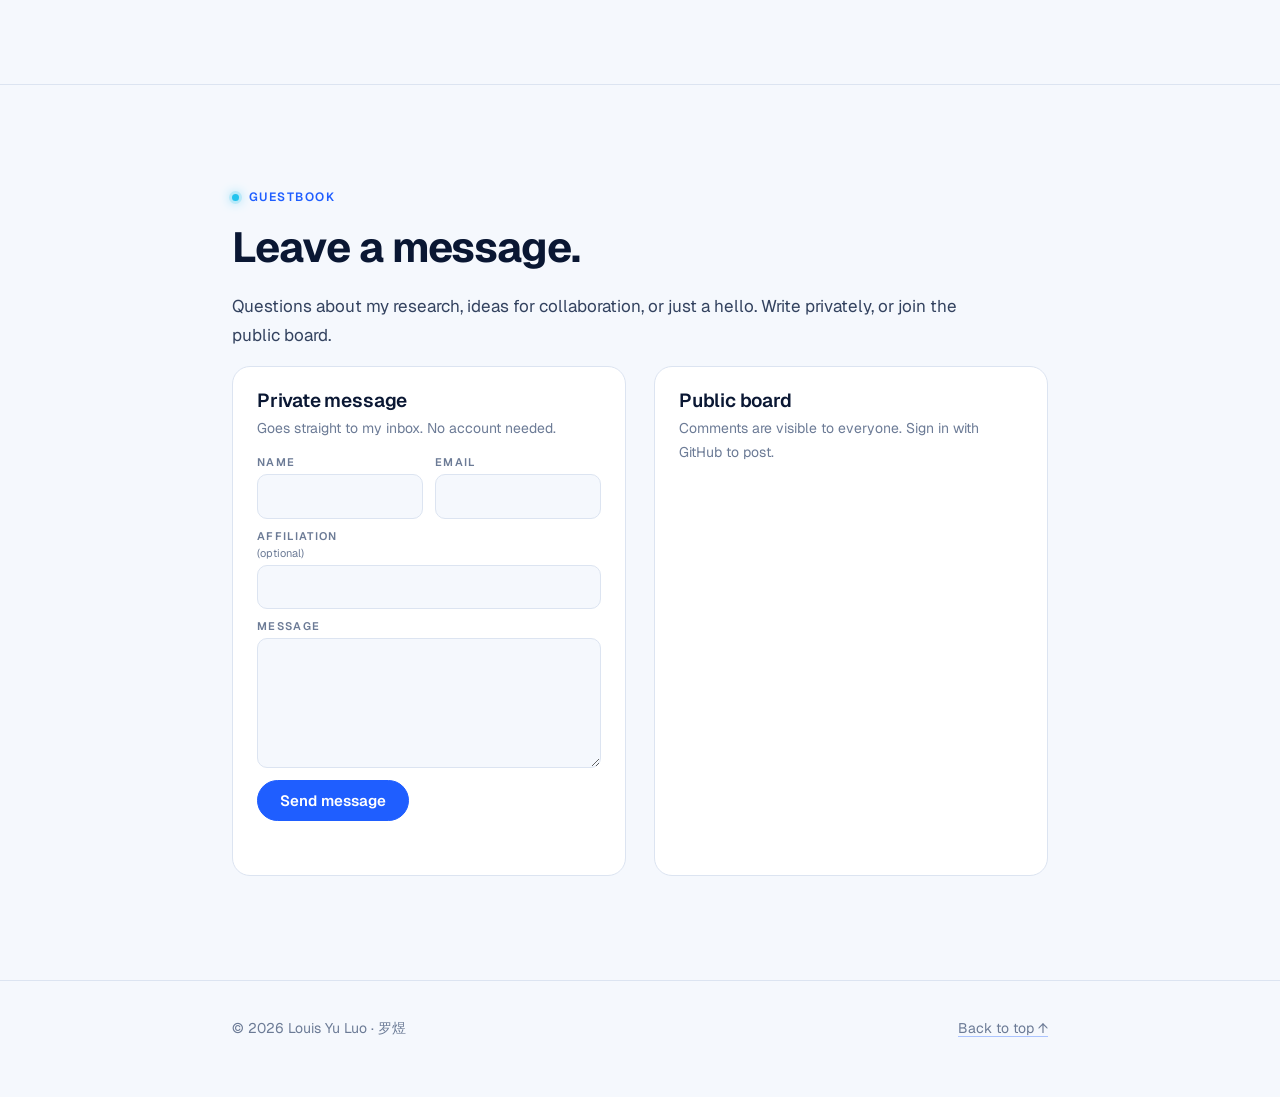
==== commit d3667d64: "Add files via upload" ====
--- a/index.html
+++ b/index.html
@@ -367,7 +367,7 @@
       <li class="main"><span class="n">4</span><span class="k">Dissertation paper 3</span><h3>Venture funding</h3><p class="q">When do contrarian strategies attract finance?</p><ul><li>Semiconductor startups</li><li>Consensus and public theory</li><li>Archival funding outcomes</li></ul></li>
       <li class="rel"><span class="n">5</span><span class="k">Related paper</span><h3>Implementation</h3><p class="q">How do contrarian strategies unfold in (politicized) markets?</p><ul><li>Execution choices</li><li>Audience and market response</li><li>Consequences over time</li></ul></li>
     </ol>
-    <div class="fw-sum"><b>Dissertation</b><span>Paper 1: concept</span><span class="plus">+</span><span>Paper 2: formulation experiment</span><span class="plus">+</span><span>Paper 3: venture funding</span><small>Related programme papers: think-aloud processes and implementation.</small></div>
+    <div class="fw-sum"><b>Dissertation</b><span>Paper 1: concept</span><span class="plus">+</span><span>Paper 2: formulation experiment</span><span class="plus">+</span><span>Paper 3: venture funding</span><small>Related programme papers: strategic foresight tool, think-aloud processes and implementation.</small></div>
   </div>
   <div class="wrap">
     <p class="subh-sm">Projects &amp; initiatives</p>
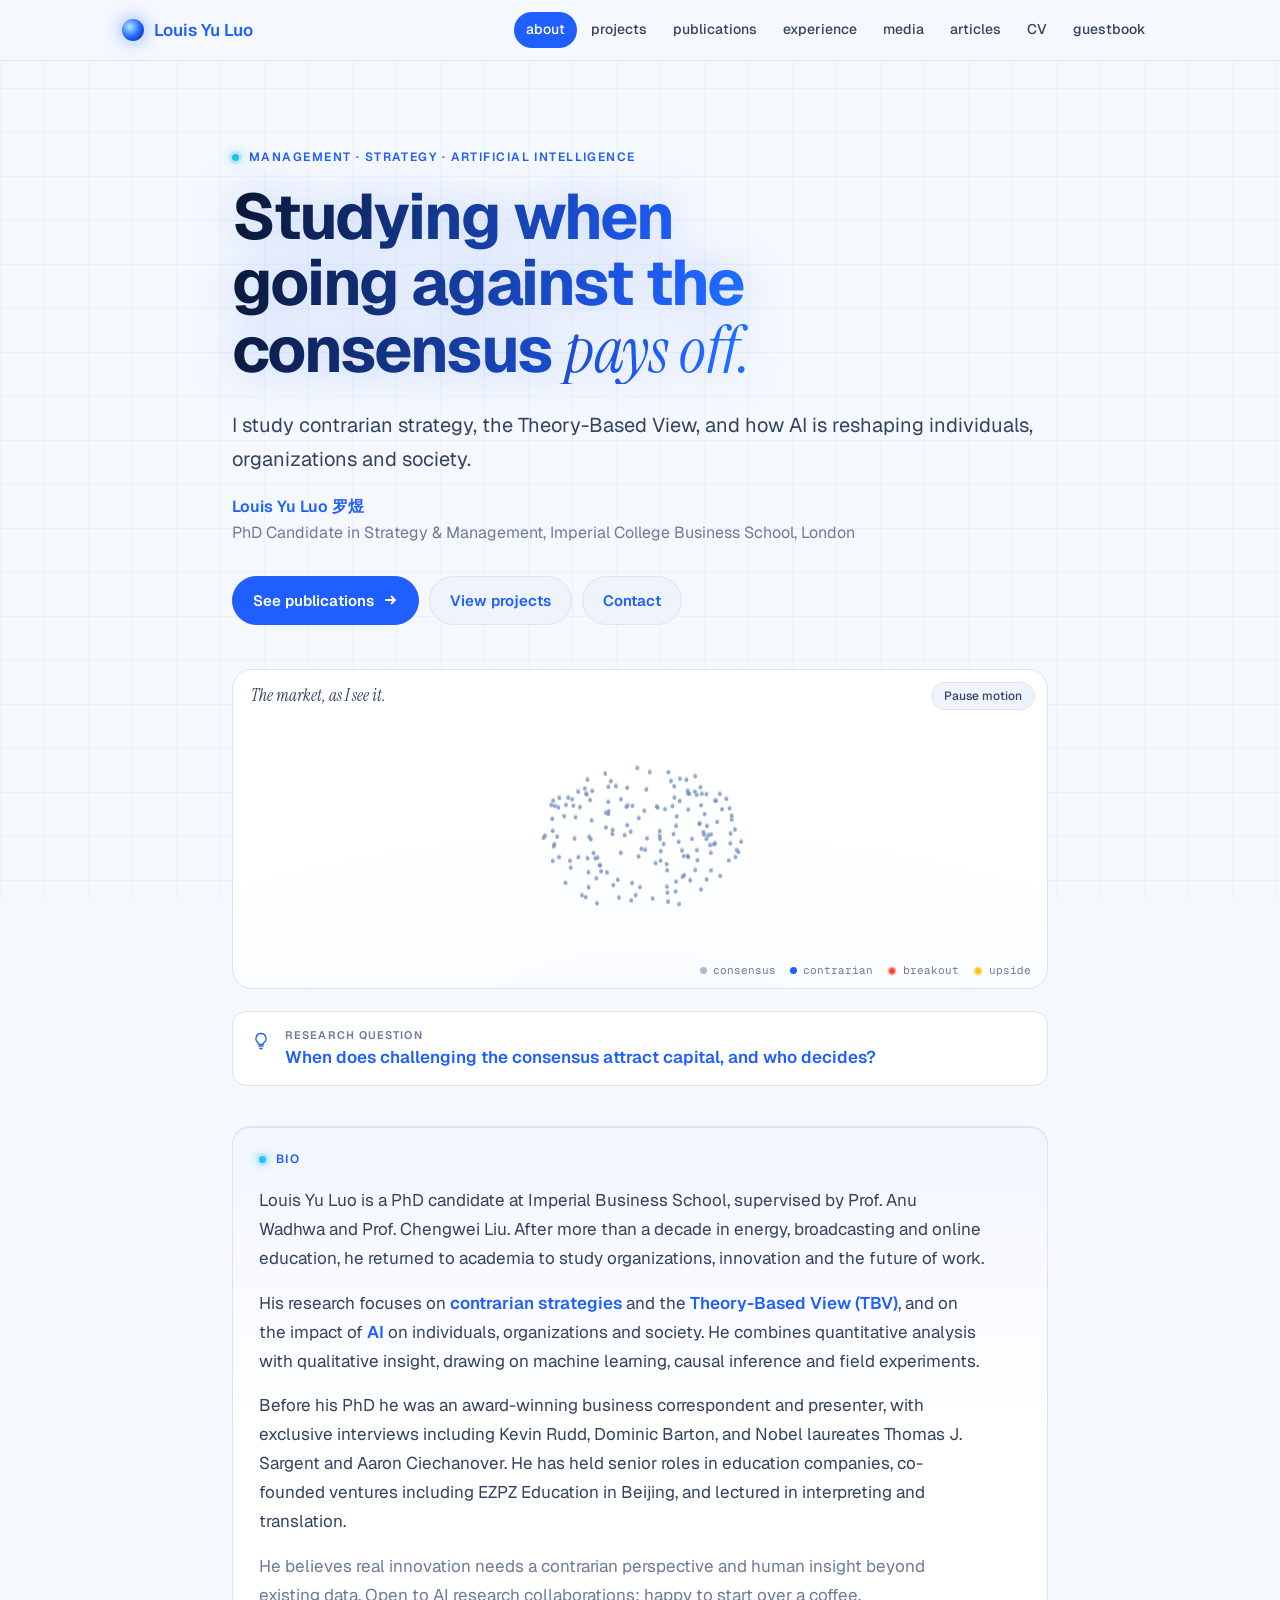
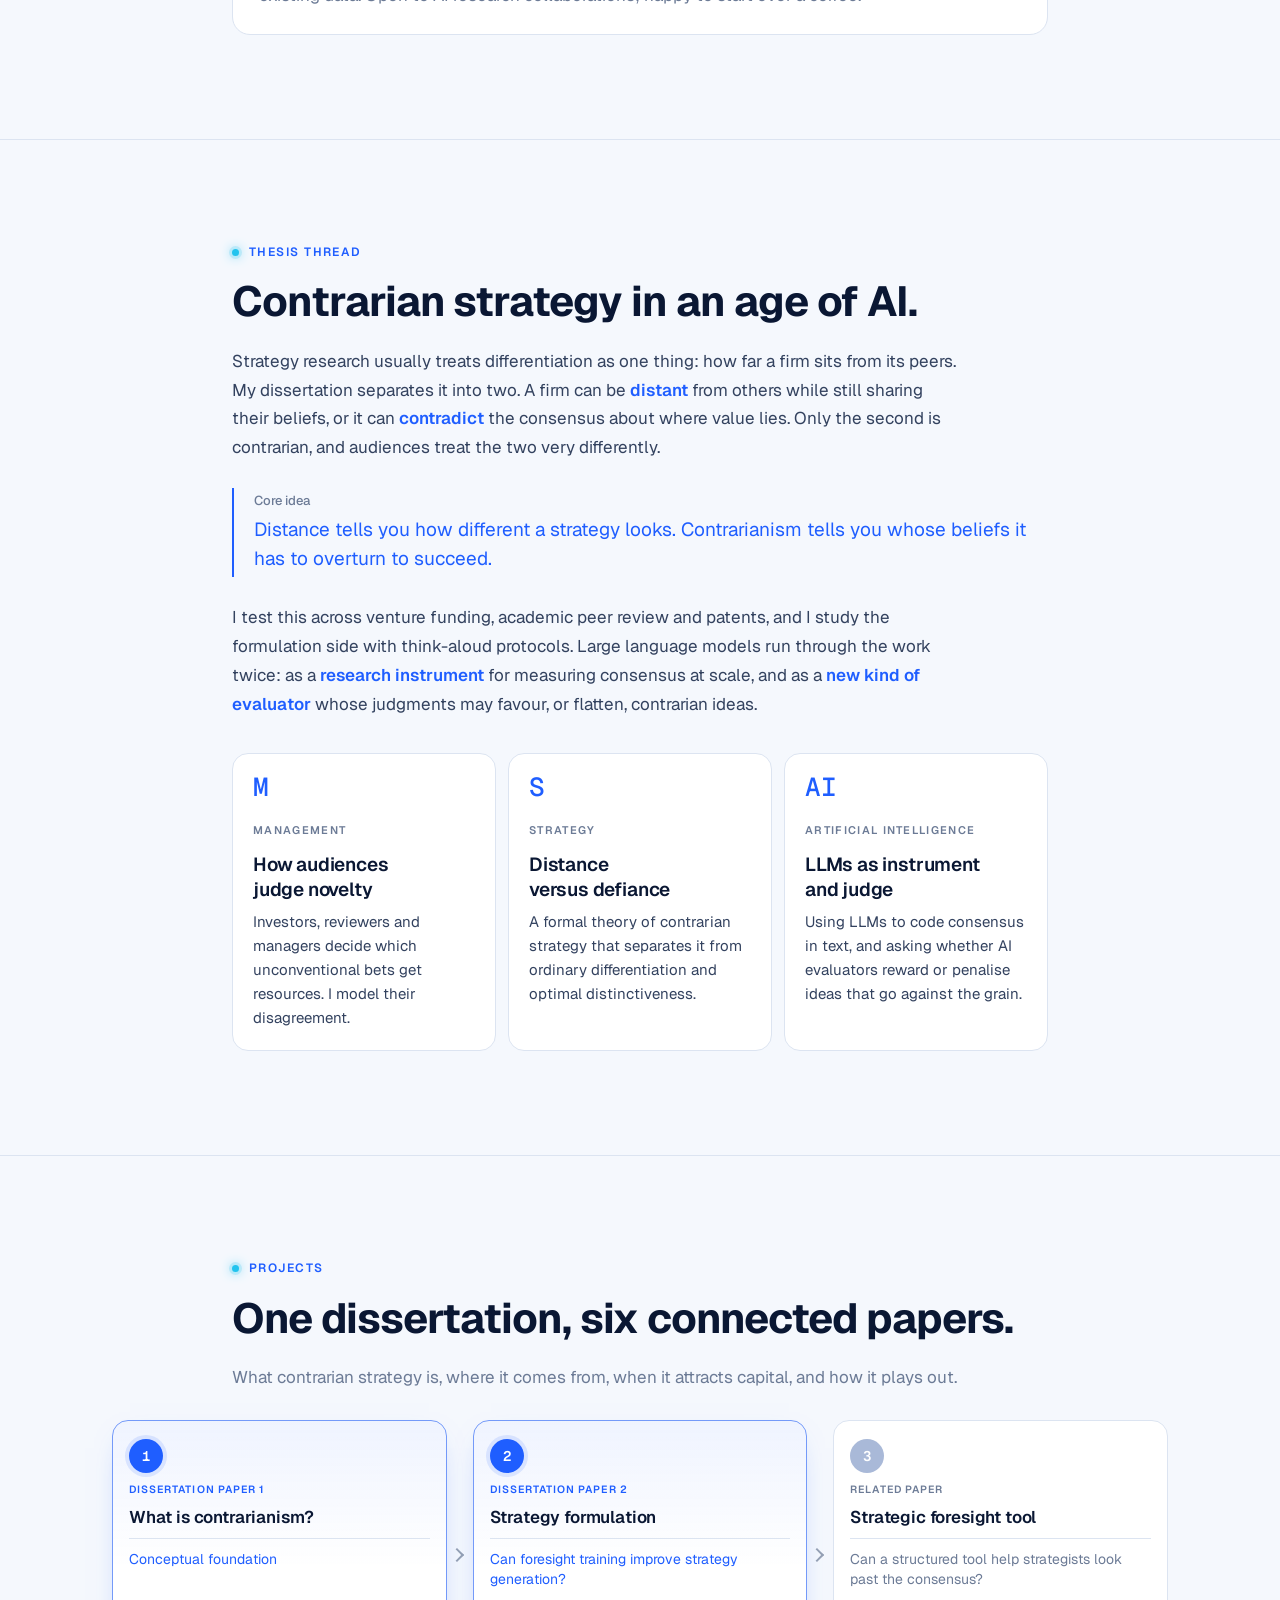
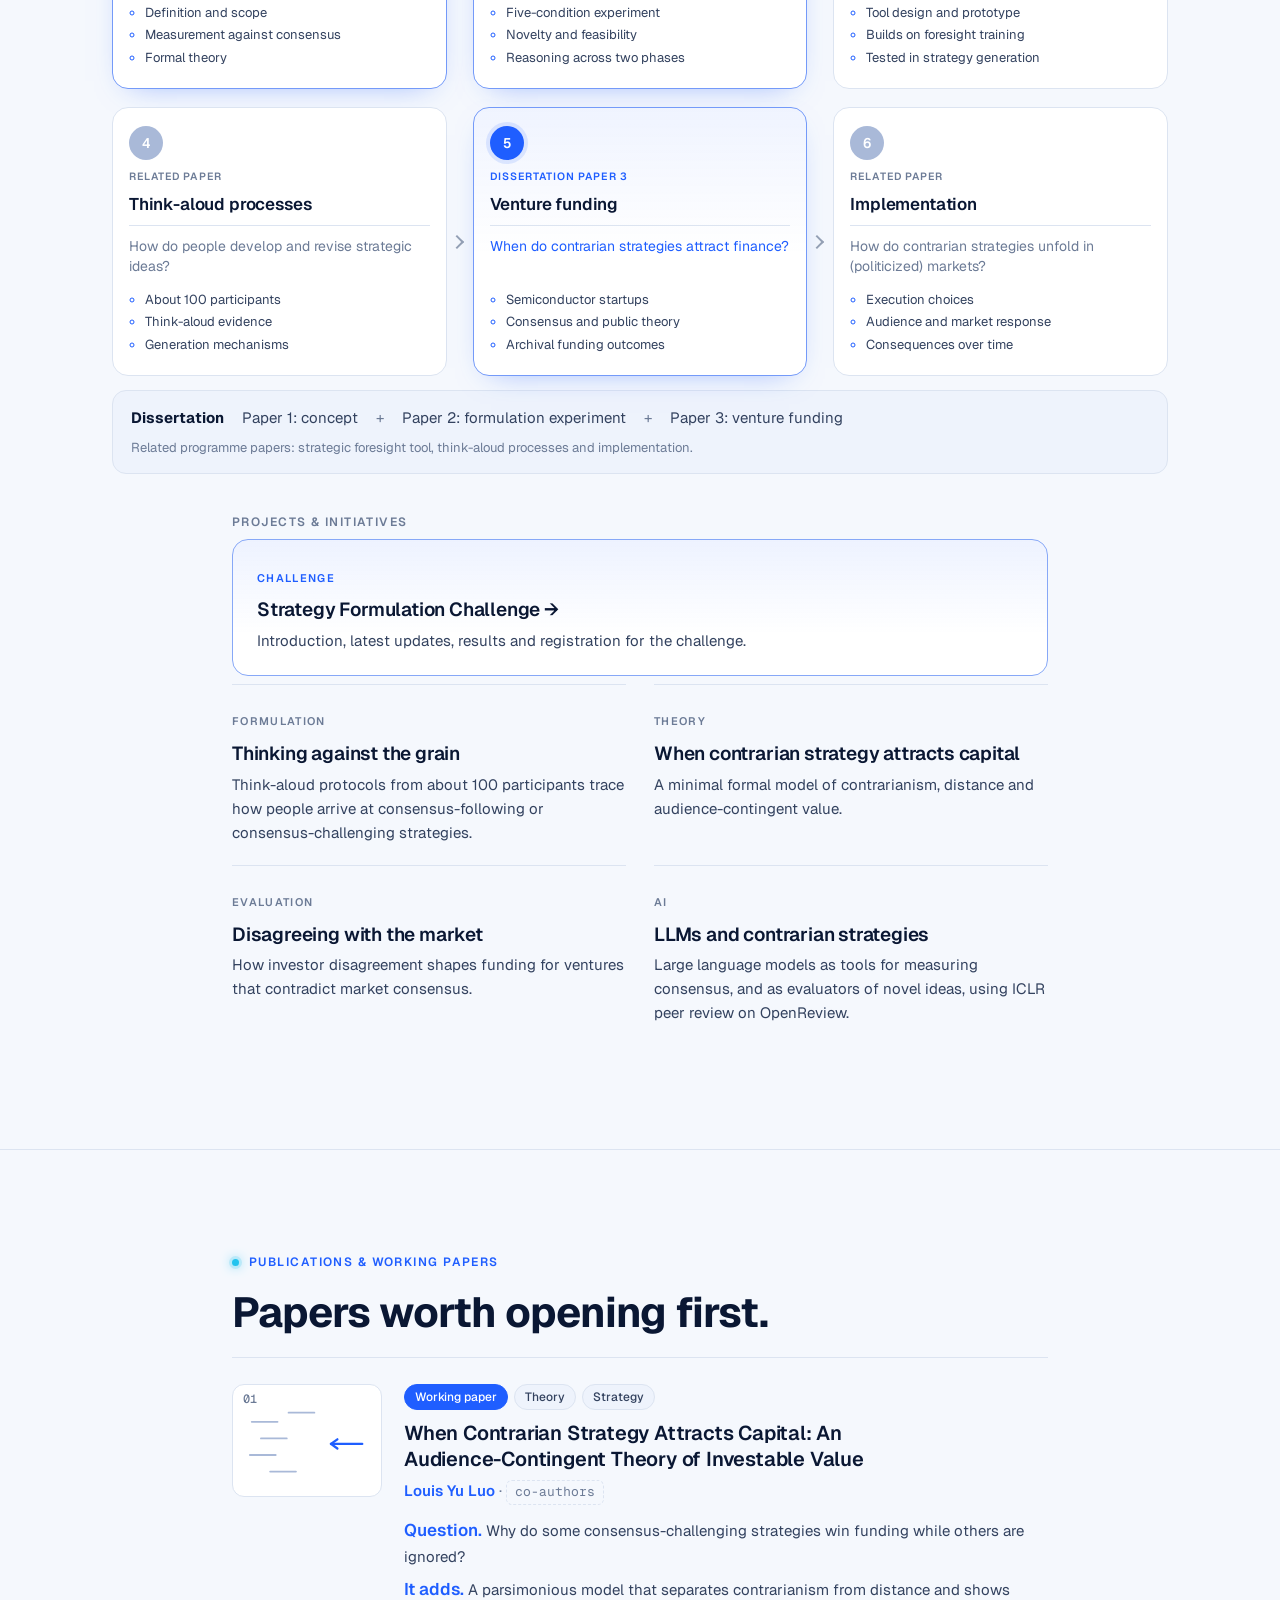
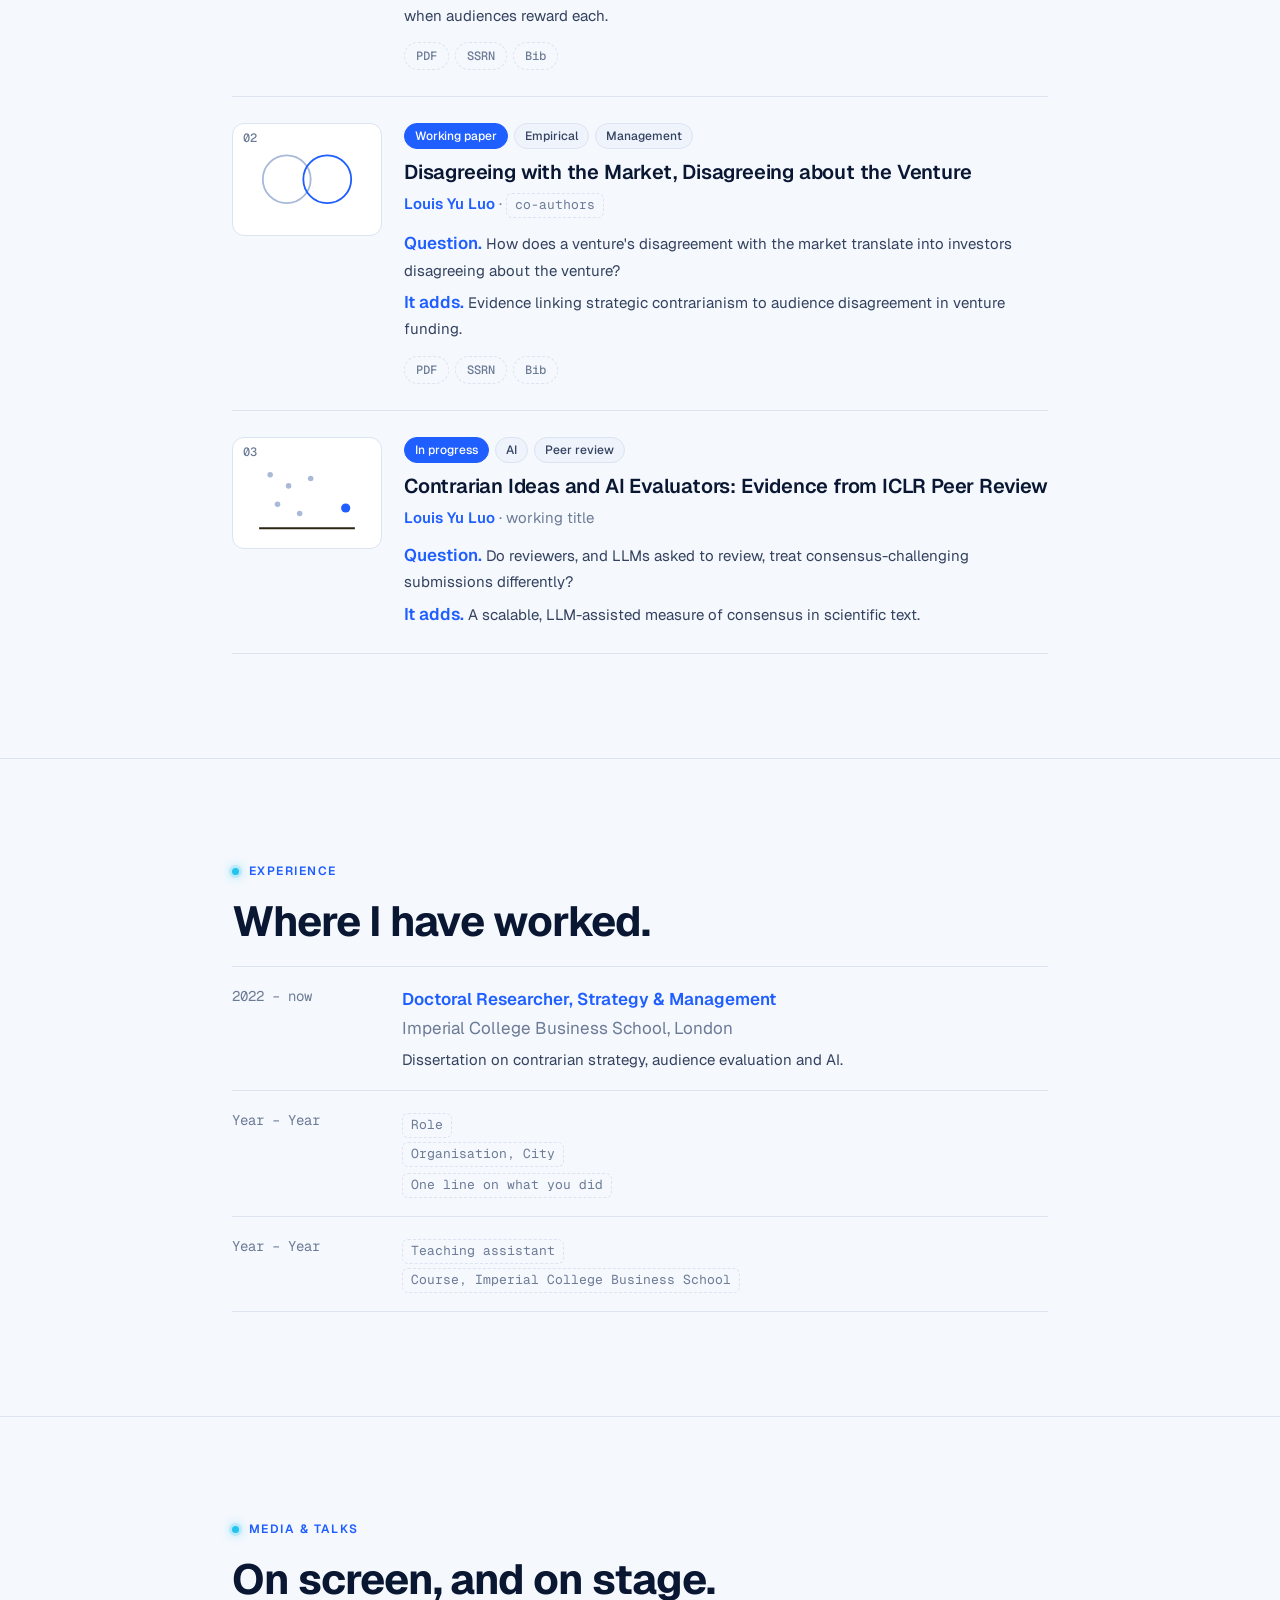
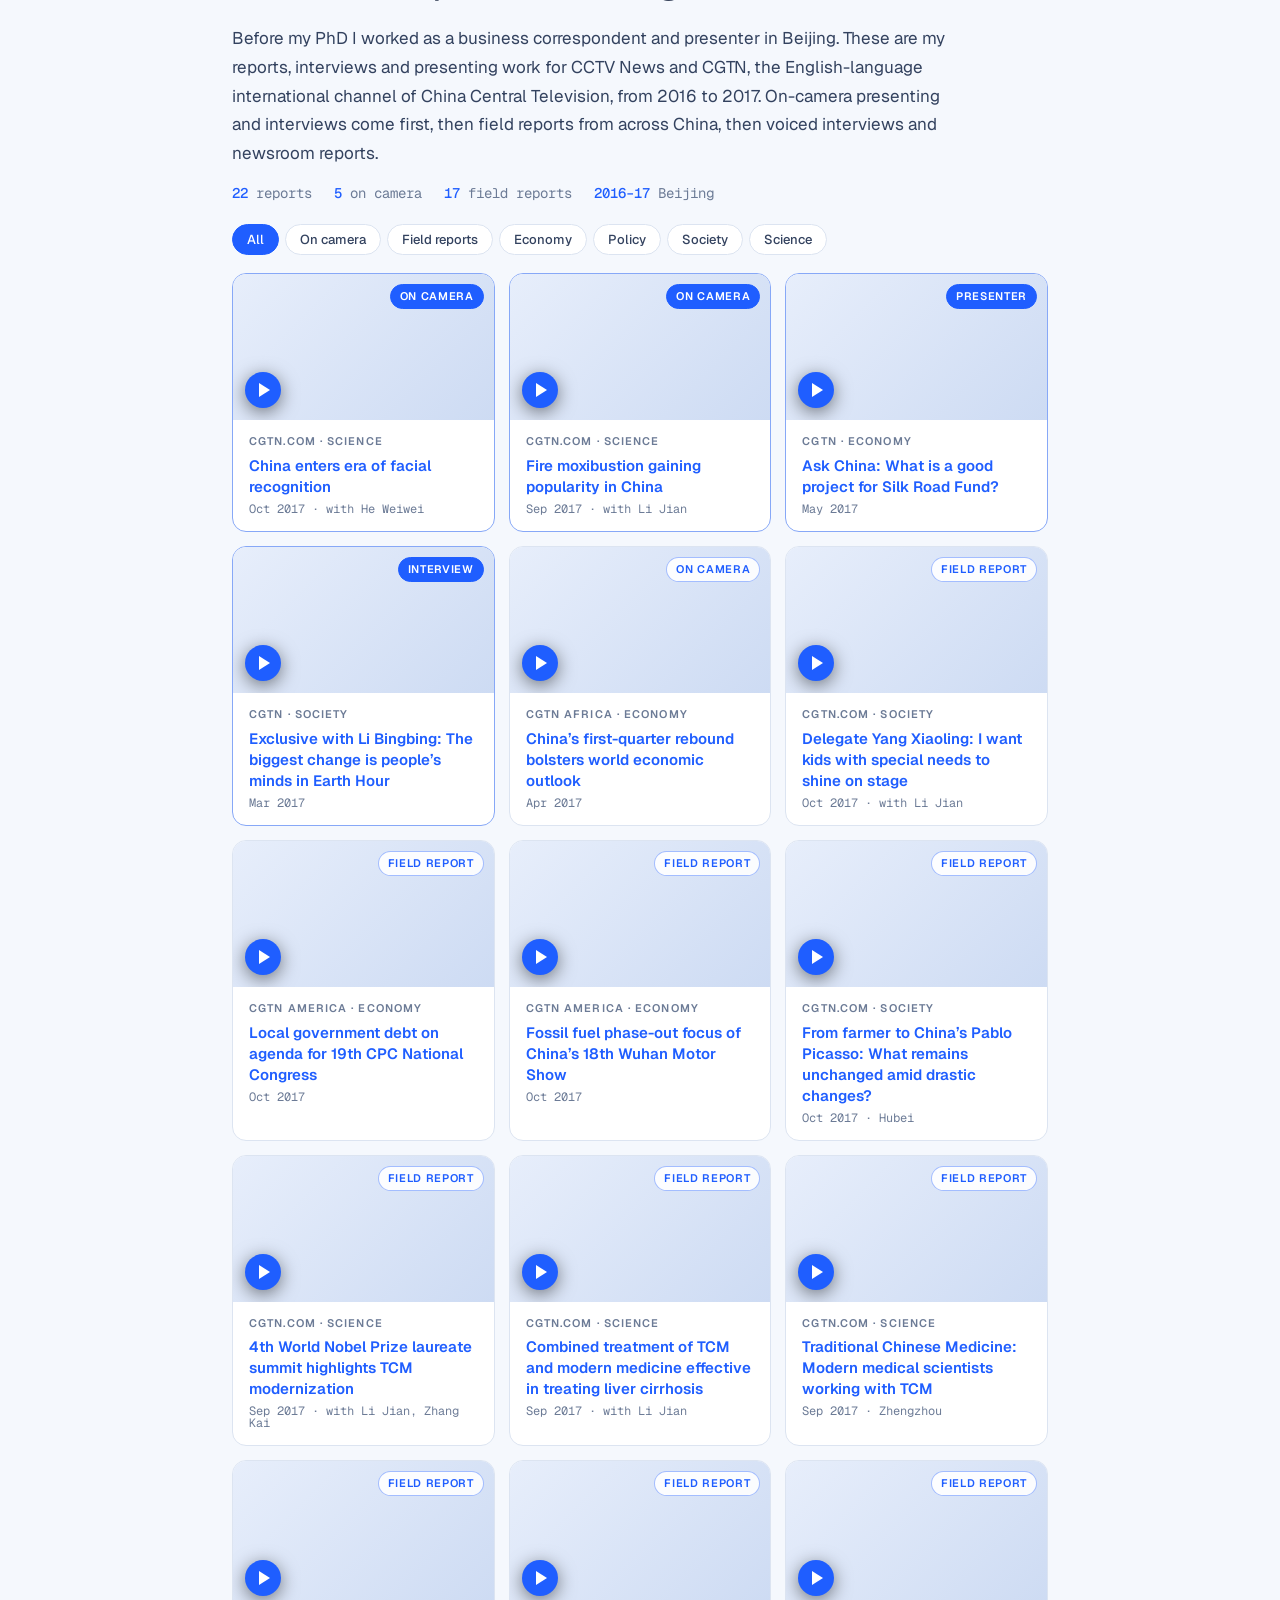
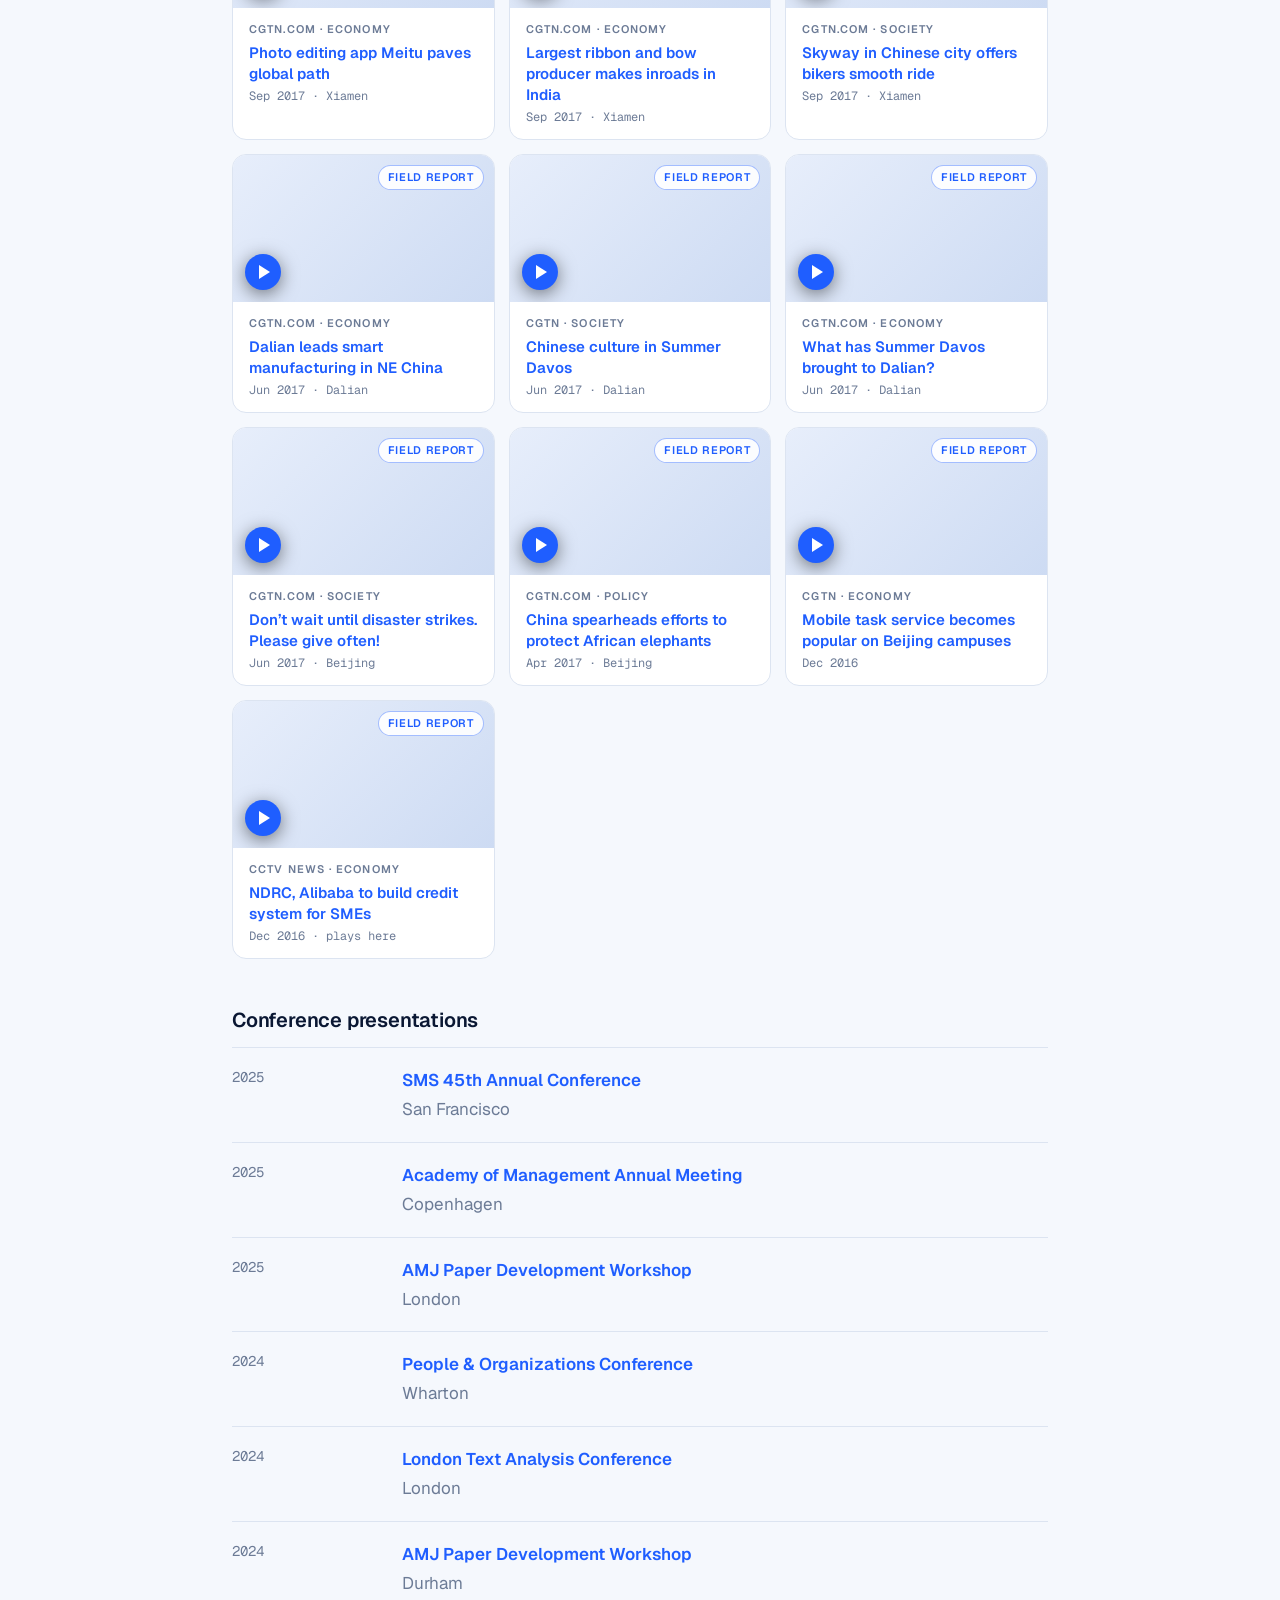
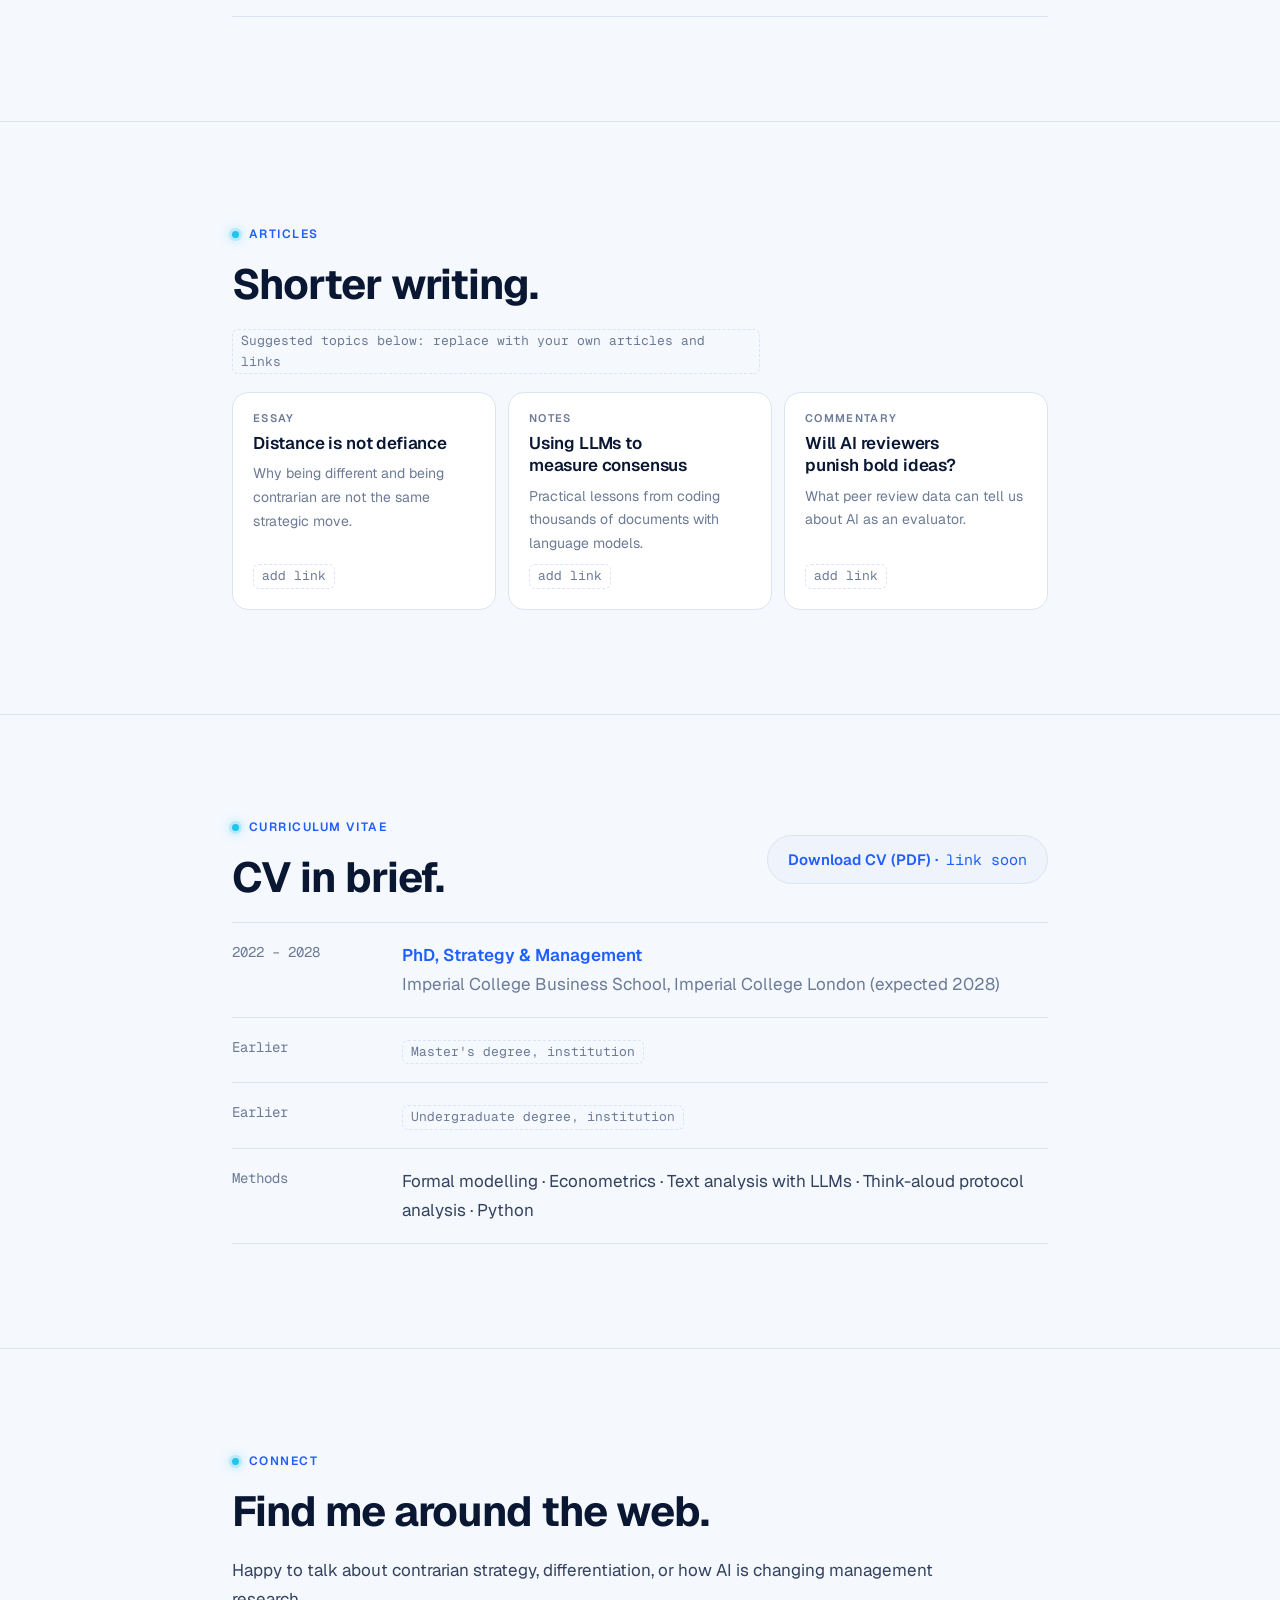
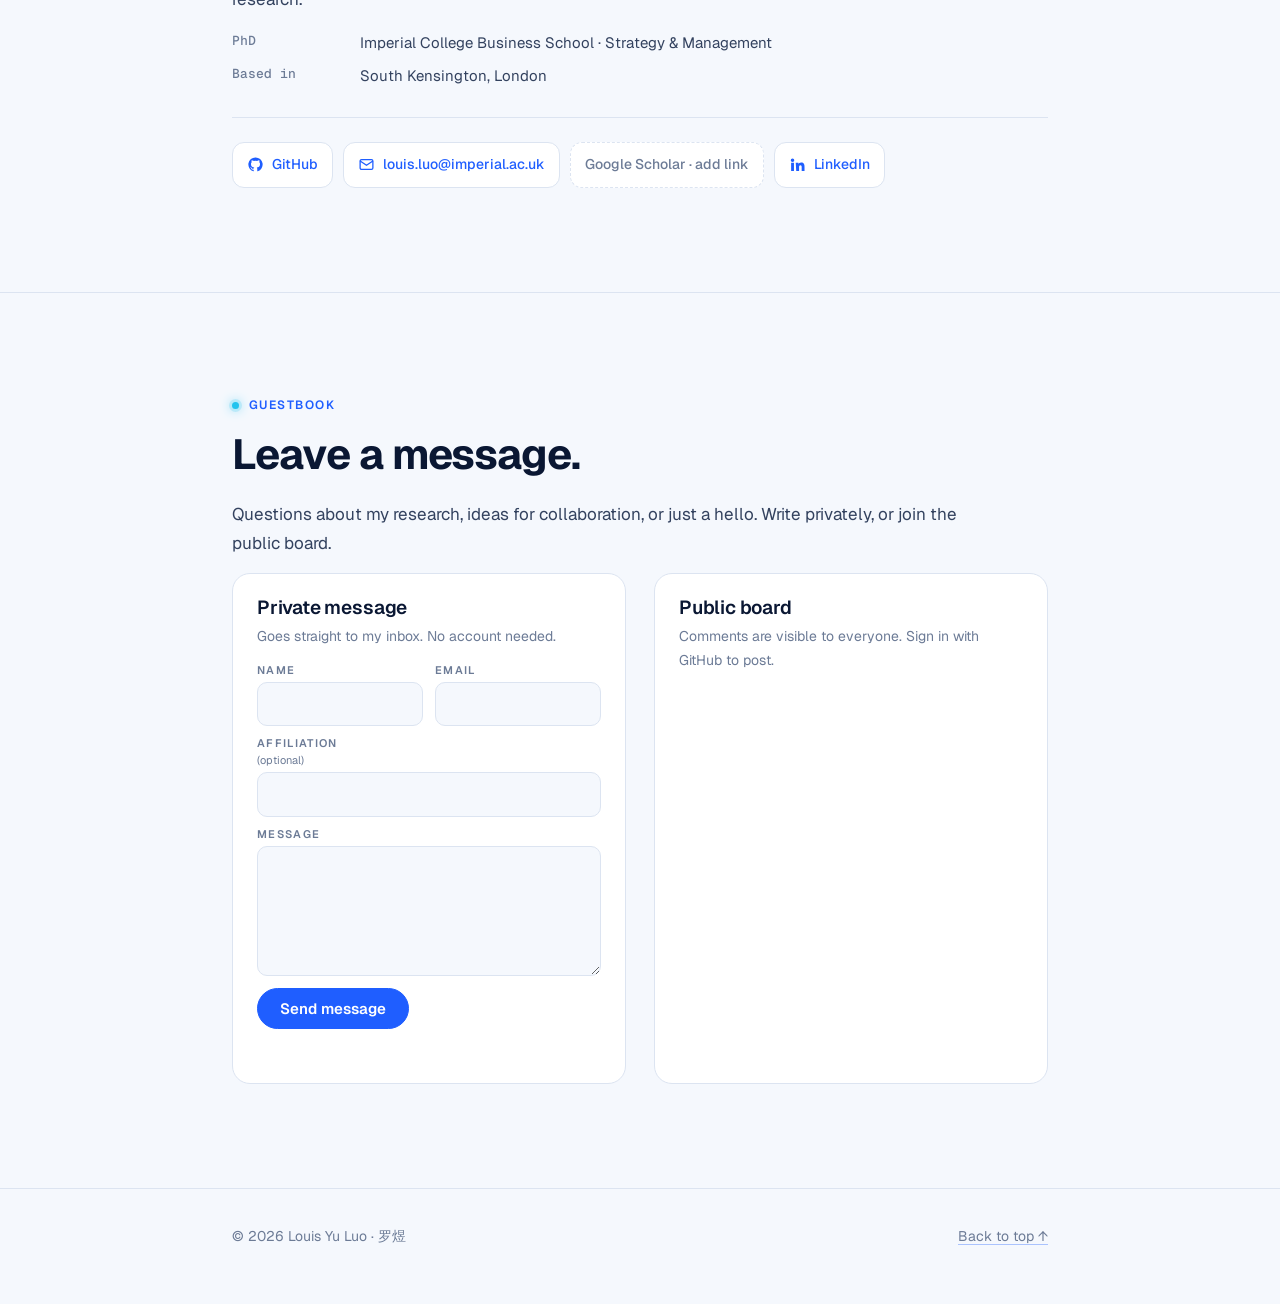
==== commit 0a9eaee3: "Add files via upload" ====
--- a/index.html
+++ b/index.html
@@ -220,10 +220,11 @@
 
 /* ---------- dissertation framework ---------- */
 .wrap.wide{max-width:1120px}
-.fw{list-style:none;margin:28px 0 14px;padding:0;display:grid;grid-template-columns:repeat(5,minmax(0,1fr));gap:16px;counter-reset:fw}
+.fw{list-style:none;margin:28px 0 14px;padding:0;display:grid;grid-template-columns:repeat(3,minmax(0,1fr));gap:18px 26px;counter-reset:fw}
+@media (min-width:901px){.fw>li:nth-child(3n)::after{display:none}}
 .fw>li{position:relative;background:var(--surface);border:1px solid var(--line);border-radius:16px;padding:18px 16px 16px;display:flex;flex-direction:column;gap:10px}
 .fw>li.main{border-color:color-mix(in srgb,var(--yellow) 55%,var(--line));background:linear-gradient(180deg,rgba(31,94,255,.07),rgba(31,94,255,0) 55%),var(--surface);box-shadow:0 10px 30px -18px rgba(31,94,255,.55)}
-.fw>li:not(:last-child)::after{content:"";position:absolute;right:-12px;top:50%;width:8px;height:8px;border-top:2px solid var(--muted);border-right:2px solid var(--muted);transform:translateY(-50%) rotate(45deg);opacity:.7}
+.fw>li:not(:last-child)::after{content:"";position:absolute;right:-16px;top:50%;width:8px;height:8px;border-top:2px solid var(--muted);border-right:2px solid var(--muted);transform:translateY(-50%) rotate(45deg);opacity:.7}
 .fw .n{width:34px;height:34px;border-radius:50%;display:grid;place-items:center;font:600 14px/1 var(--font-mono);color:#fff;background:#a9b9d8}
 .fw>li.main .n{background:var(--yellow);box-shadow:0 0 0 4px rgba(31,94,255,.12)}
 .fw .k{font:600 10.5px/1.3 var(--font-sans);letter-spacing:.1em;text-transform:uppercase;color:var(--muted)}
@@ -356,16 +357,17 @@
 <section id="projects">
   <div class="wrap">
     <p class="eyebrow">Projects</p>
-    <h2>One dissertation, five connected papers.</h2>
+    <h2>One dissertation, six connected papers.</h2>
     <p class="muted">What contrarian strategy is, where it comes from, when it attracts capital, and how it plays out.</p>
   </div>
   <div class="wrap wide">
     <ol class="fw" aria-label="Dissertation framework">
       <li class="main"><span class="n">1</span><span class="k">Dissertation paper 1</span><h3>What is contrarianism?</h3><p class="q">Conceptual foundation</p><ul><li>Definition and scope</li><li>Measurement against consensus</li><li>Formal theory</li></ul></li>
       <li class="main"><span class="n">2</span><span class="k">Dissertation paper 2</span><h3>Strategy formulation</h3><p class="q">Can foresight training improve strategy generation?</p><ul><li>Five-condition experiment</li><li>Novelty and feasibility</li><li>Reasoning across two phases</li></ul></li>
-      <li class="rel"><span class="n">3</span><span class="k">Related paper</span><h3>Think-aloud processes</h3><p class="q">How do people develop and revise strategic ideas?</p><ul><li>About 100 participants</li><li>Think-aloud evidence</li><li>Generation mechanisms</li></ul></li>
-      <li class="main"><span class="n">4</span><span class="k">Dissertation paper 3</span><h3>Venture funding</h3><p class="q">When do contrarian strategies attract finance?</p><ul><li>Semiconductor startups</li><li>Consensus and public theory</li><li>Archival funding outcomes</li></ul></li>
-      <li class="rel"><span class="n">5</span><span class="k">Related paper</span><h3>Implementation</h3><p class="q">How do contrarian strategies unfold in (politicized) markets?</p><ul><li>Execution choices</li><li>Audience and market response</li><li>Consequences over time</li></ul></li>
+      <li class="rel"><span class="n">3</span><span class="k">Related paper</span><h3>Strategic foresight tool</h3><p class="q">Can a structured tool help strategists look past the consensus?</p><ul><li>Tool design and prototype</li><li>Builds on foresight training</li><li>Tested in strategy generation</li></ul></li>
+      <li class="rel"><span class="n">4</span><span class="k">Related paper</span><h3>Think-aloud processes</h3><p class="q">How do people develop and revise strategic ideas?</p><ul><li>About 100 participants</li><li>Think-aloud evidence</li><li>Generation mechanisms</li></ul></li>
+      <li class="main"><span class="n">5</span><span class="k">Dissertation paper 3</span><h3>Venture funding</h3><p class="q">When do contrarian strategies attract finance?</p><ul><li>Semiconductor startups</li><li>Consensus and public theory</li><li>Archival funding outcomes</li></ul></li>
+      <li class="rel"><span class="n">6</span><span class="k">Related paper</span><h3>Implementation</h3><p class="q">How do contrarian strategies unfold in (politicized) markets?</p><ul><li>Execution choices</li><li>Audience and market response</li><li>Consequences over time</li></ul></li>
     </ol>
     <div class="fw-sum"><b>Dissertation</b><span>Paper 1: concept</span><span class="plus">+</span><span>Paper 2: formulation experiment</span><span class="plus">+</span><span>Paper 3: venture funding</span><small>Related programme papers: strategic foresight tool, think-aloud processes and implementation.</small></div>
   </div>
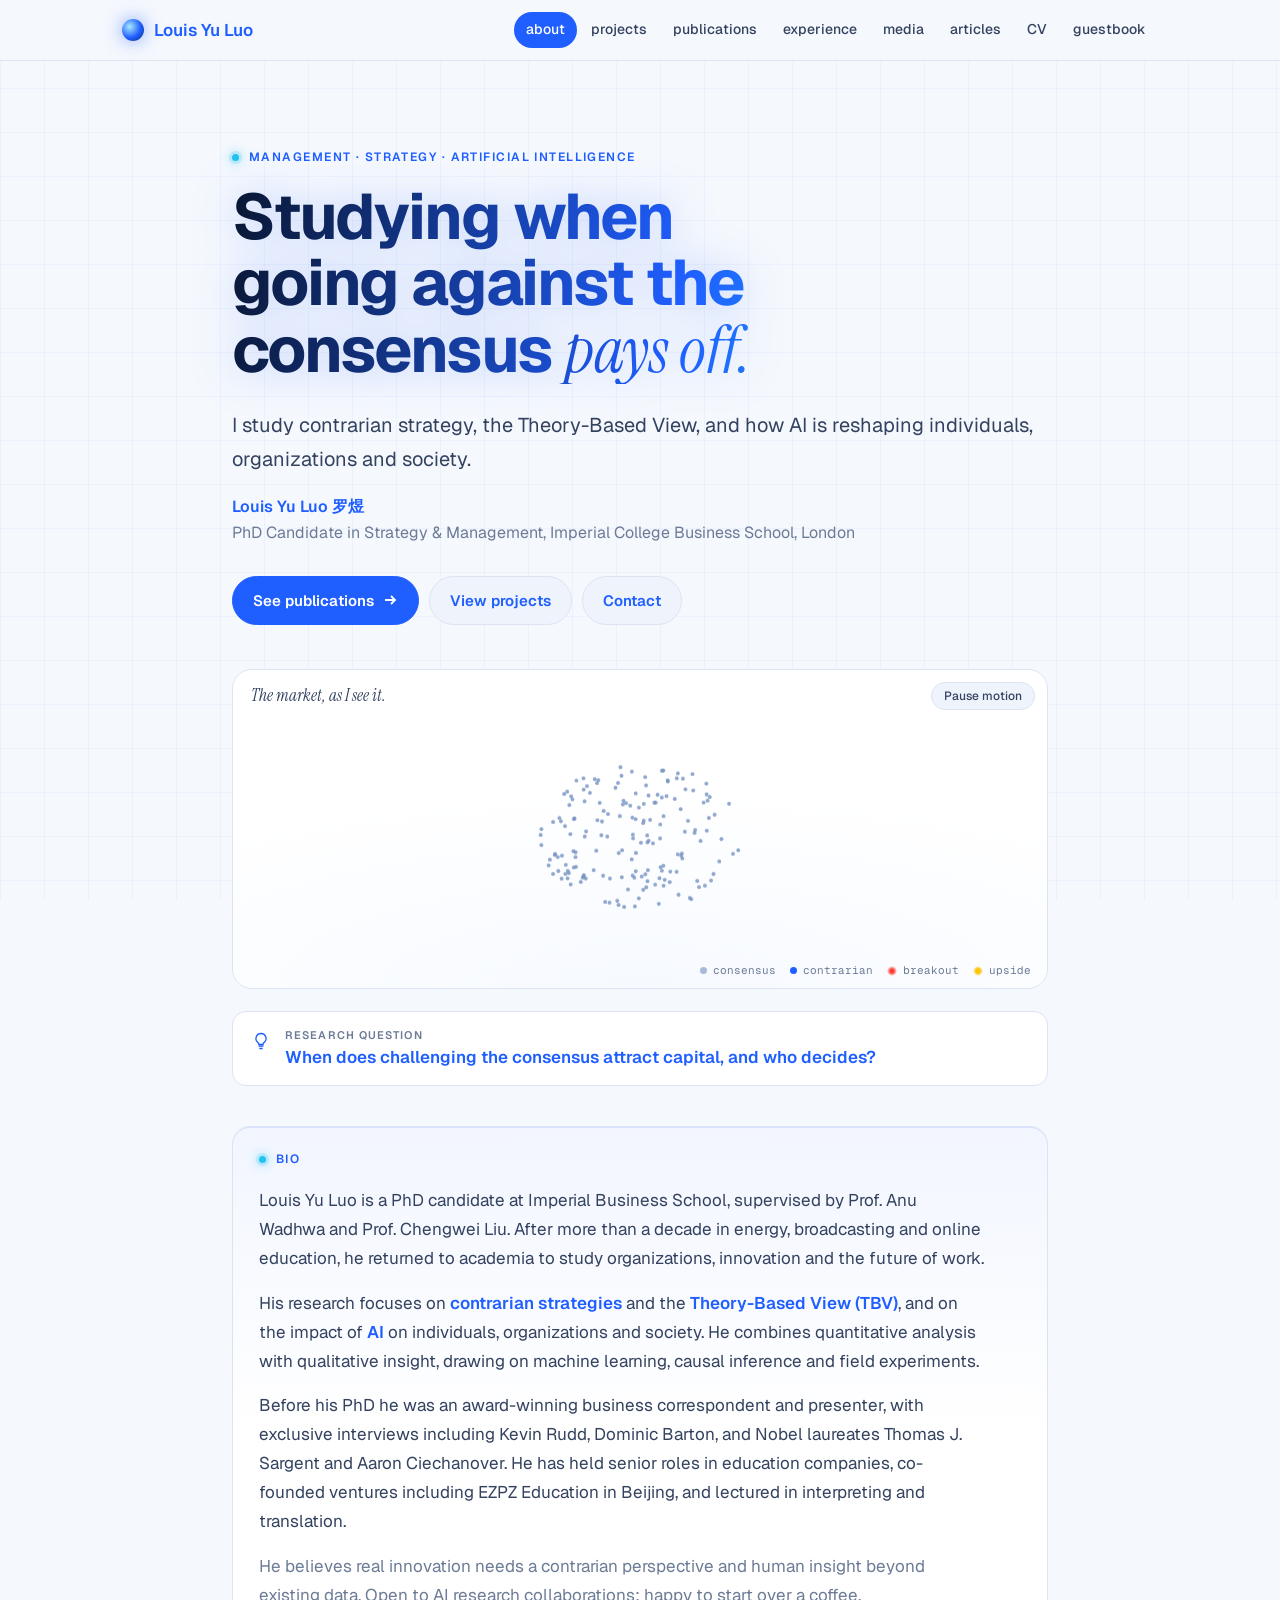
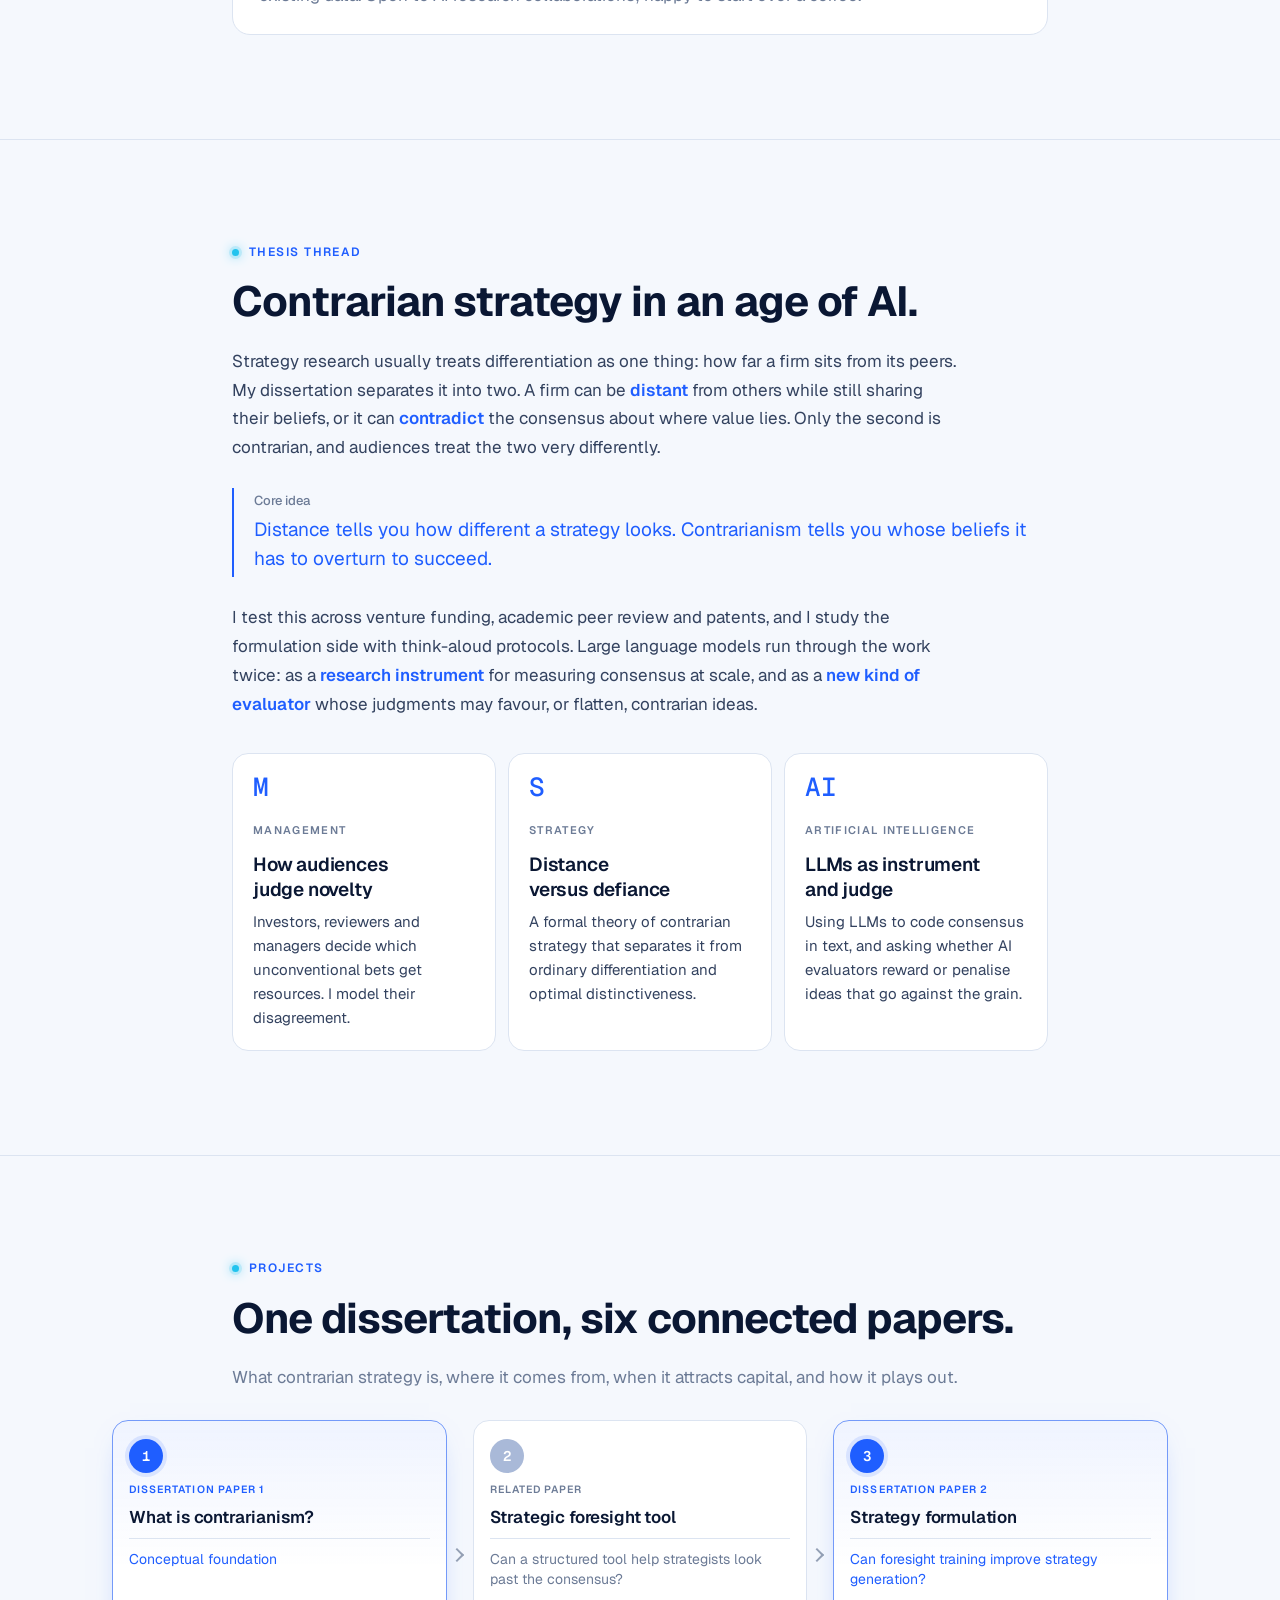
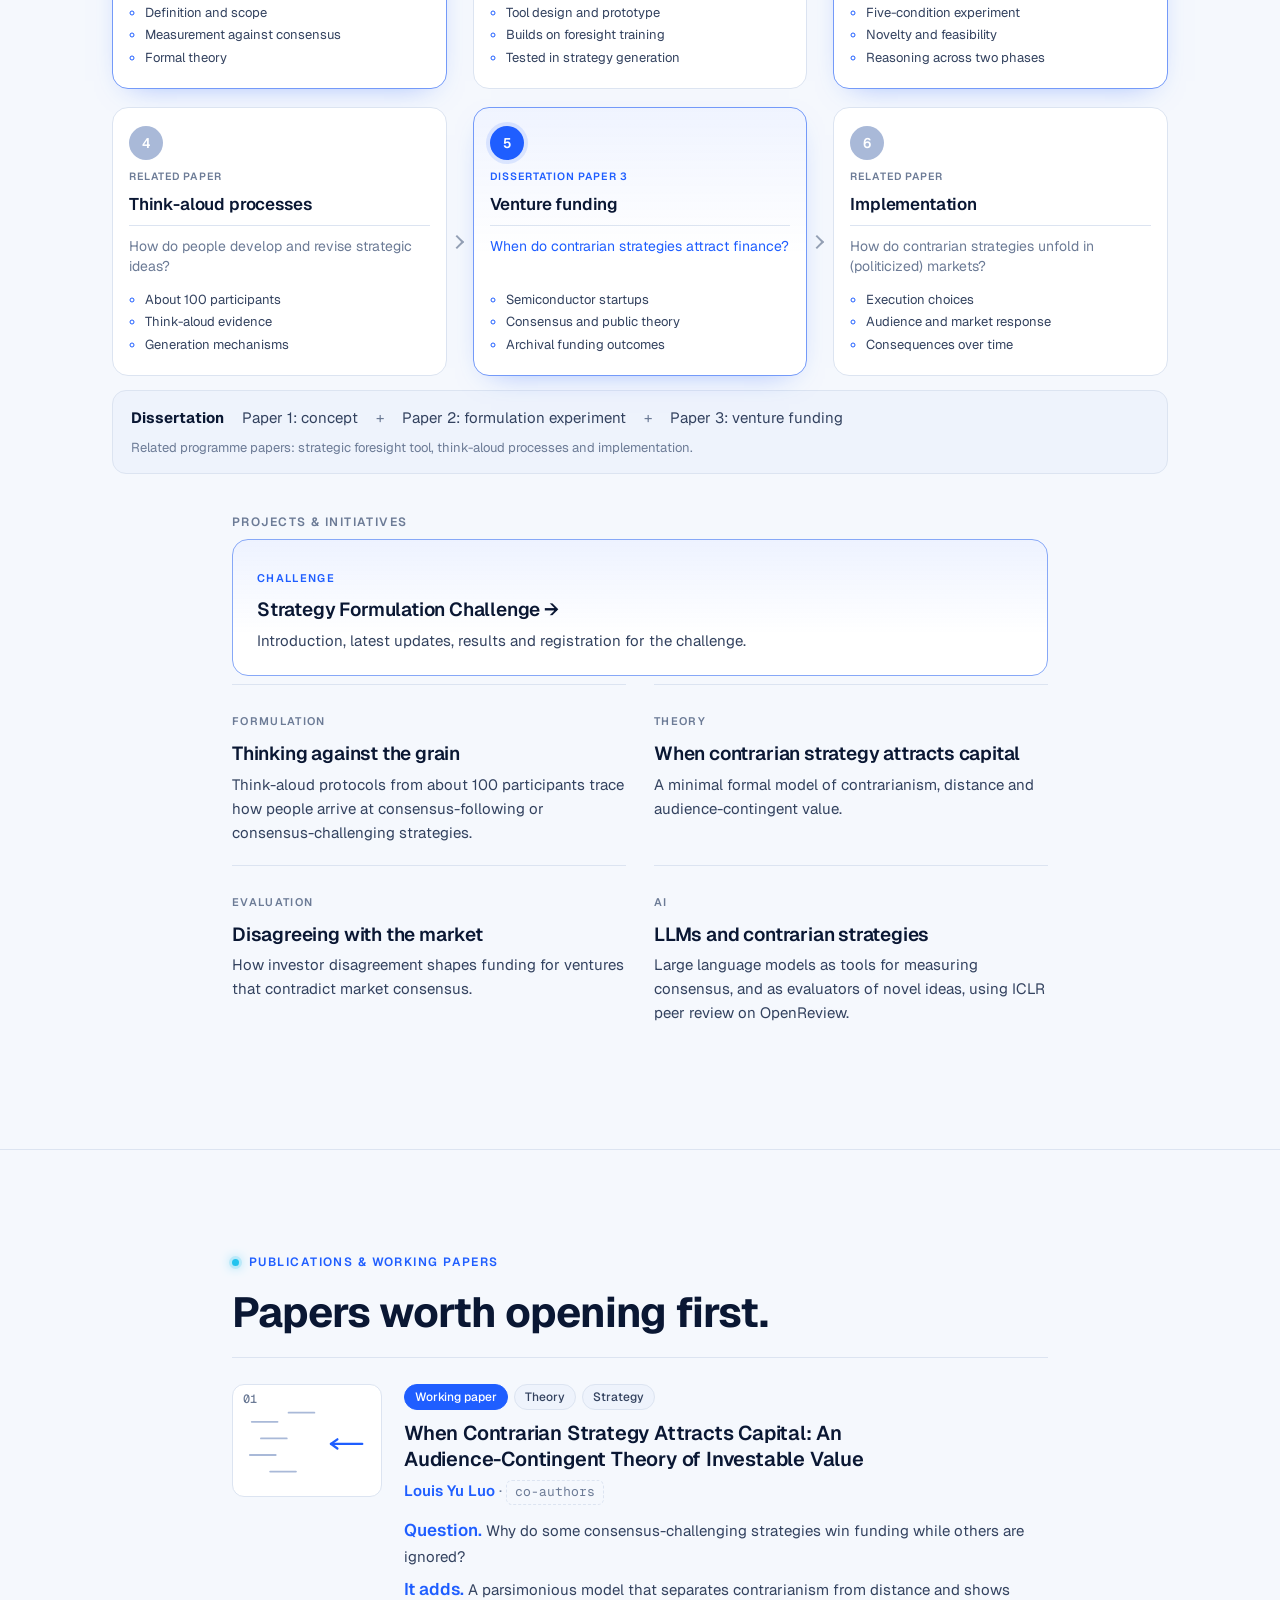
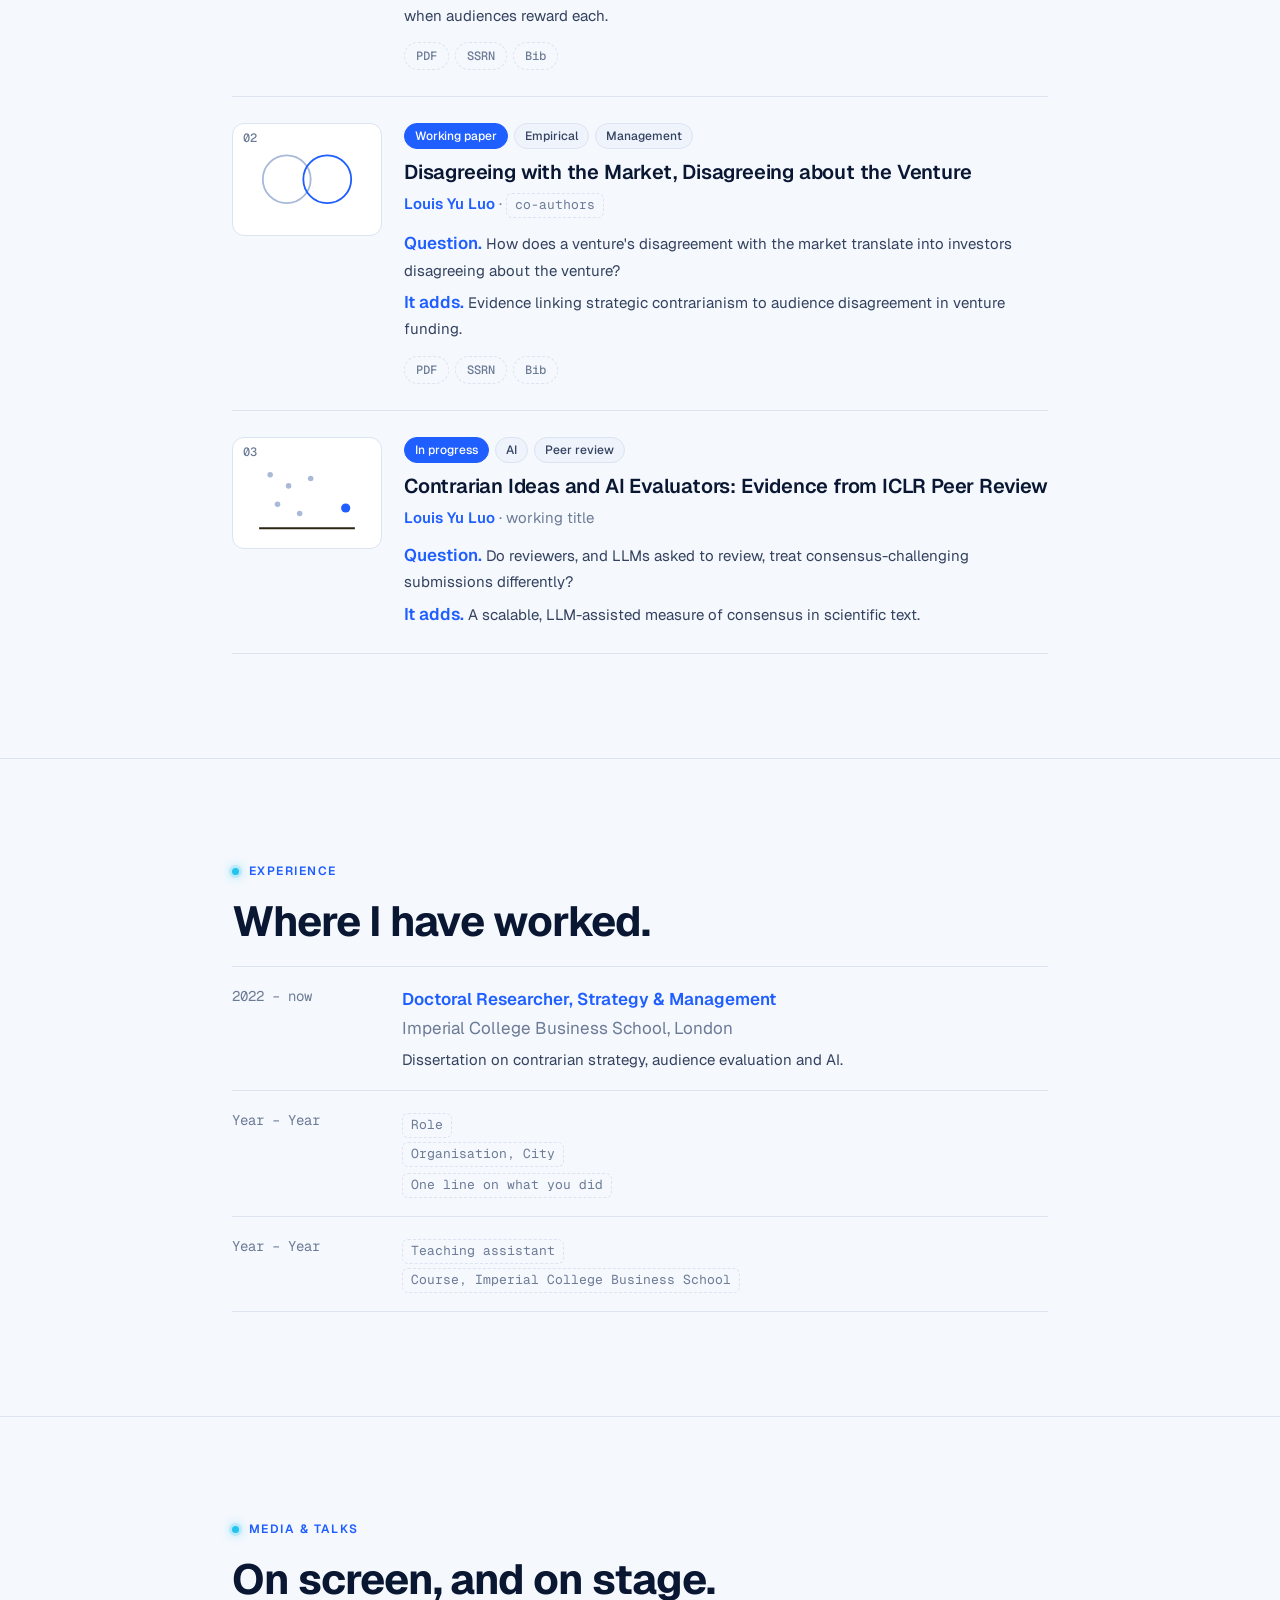
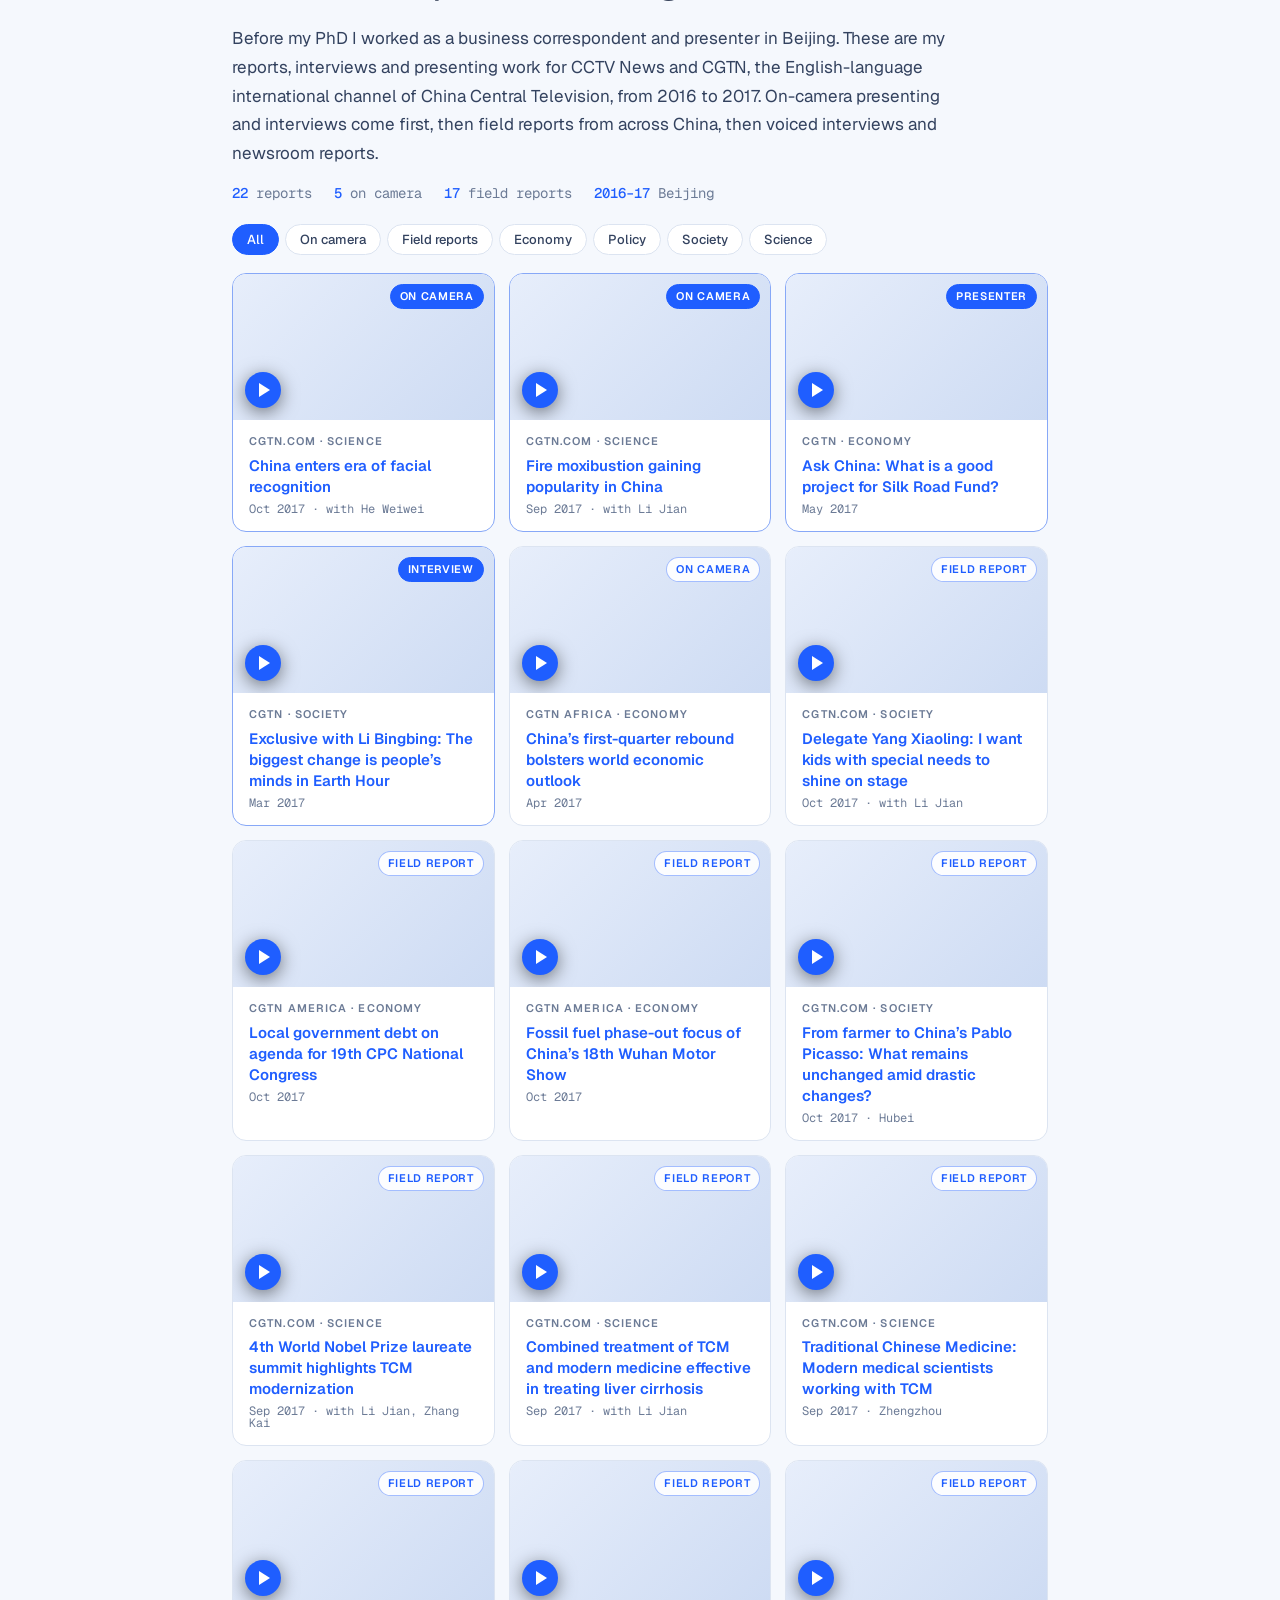
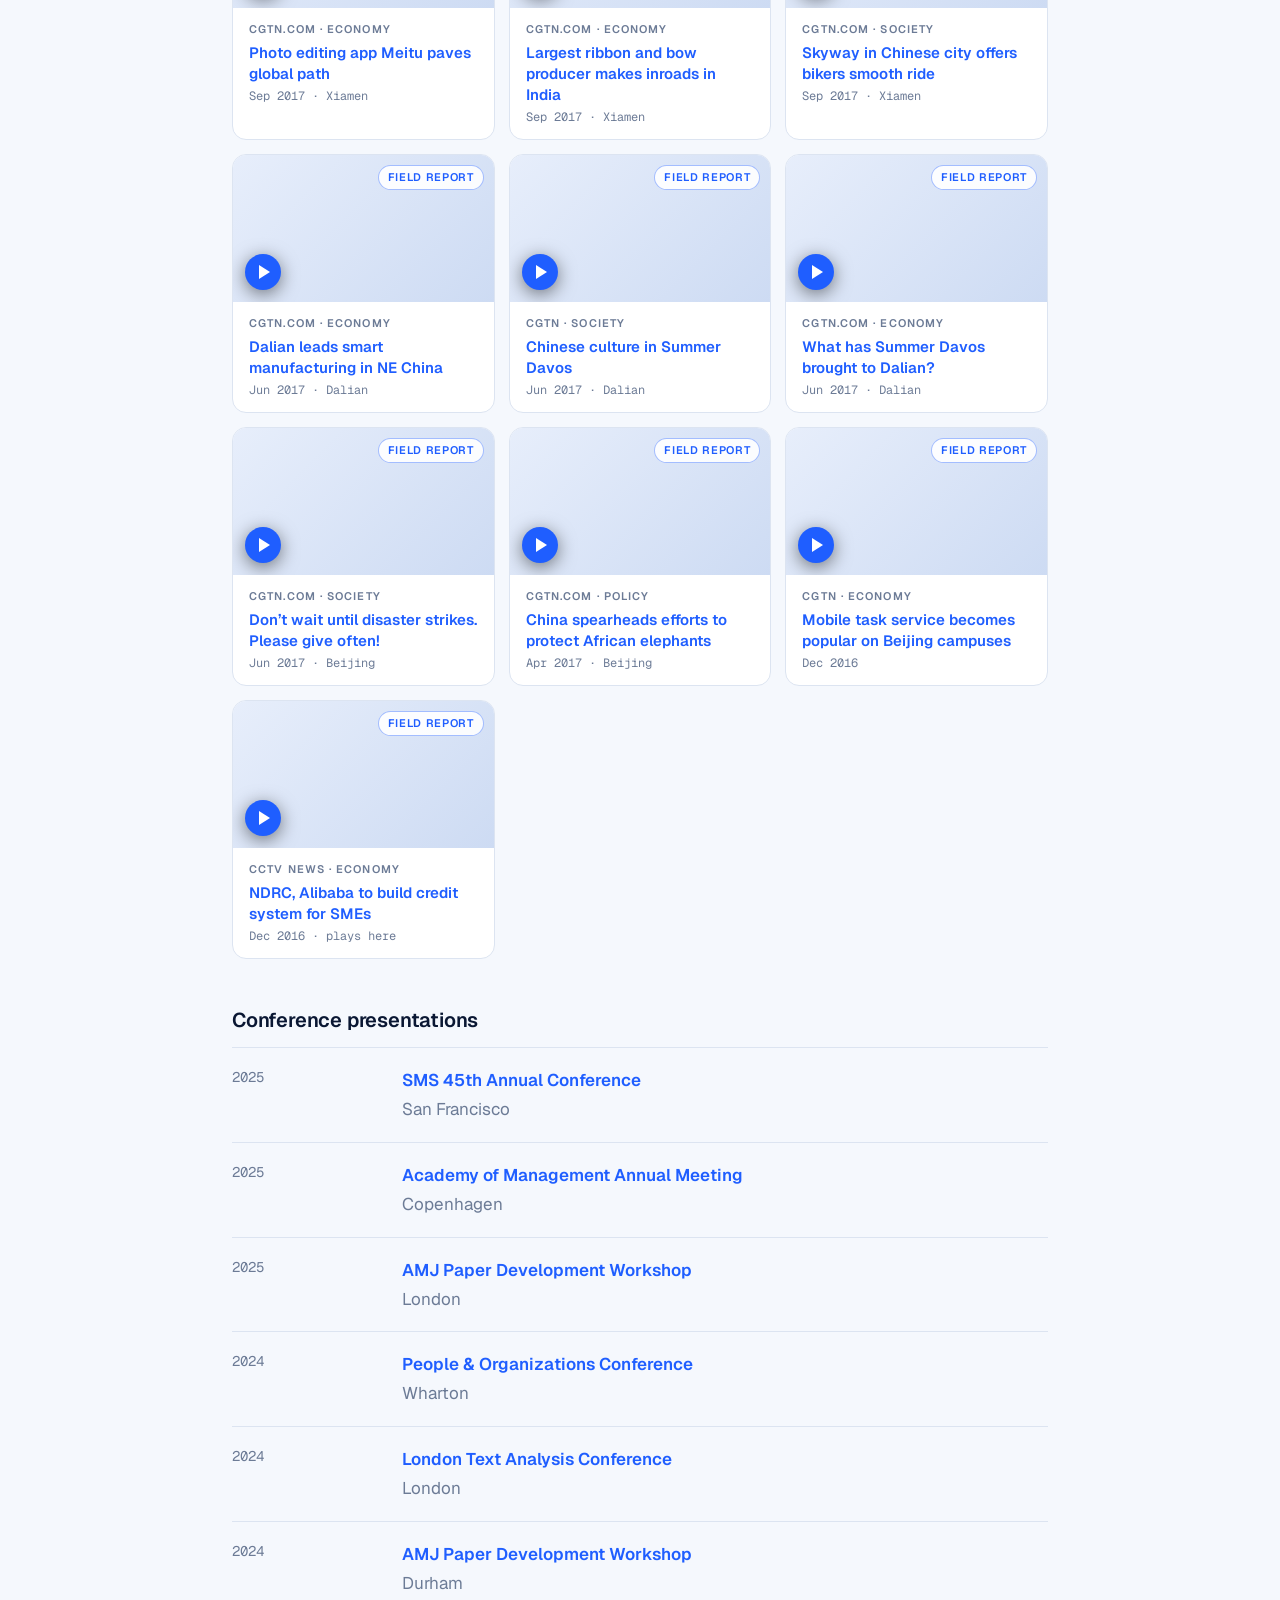
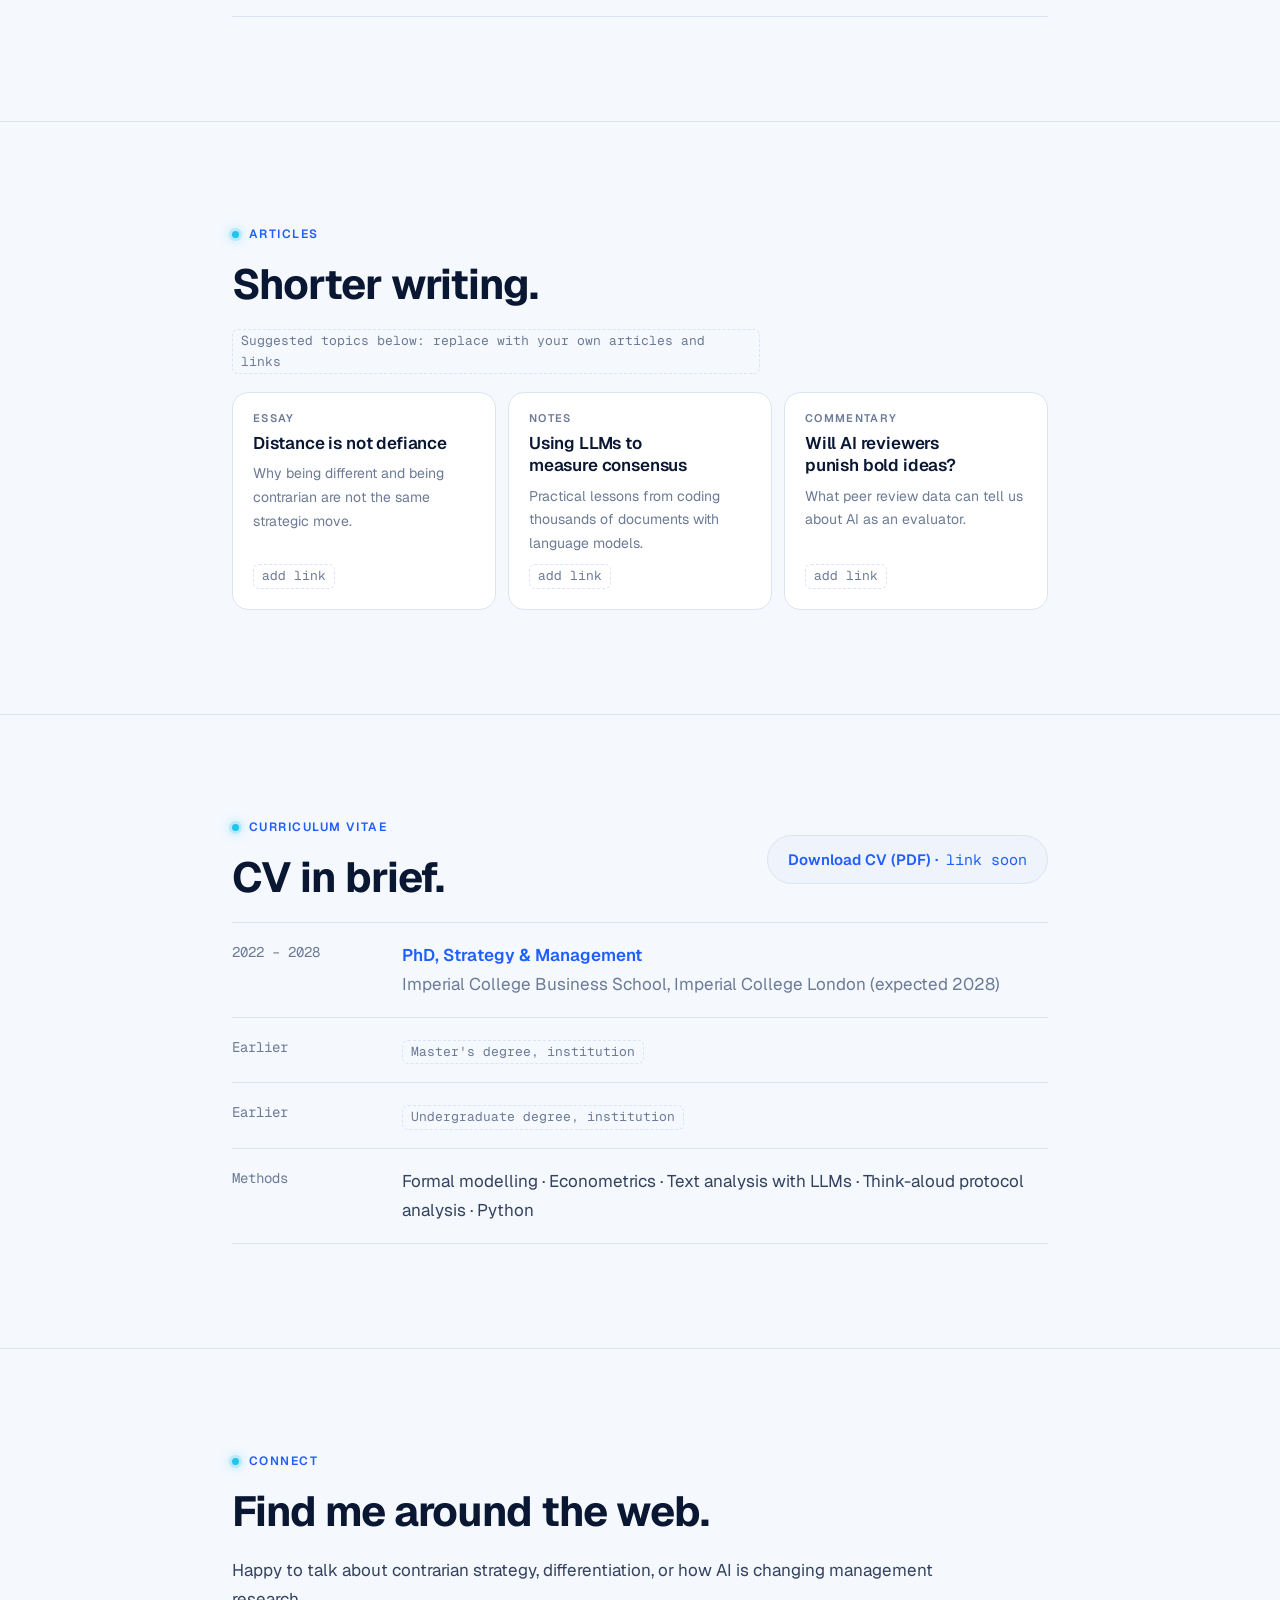
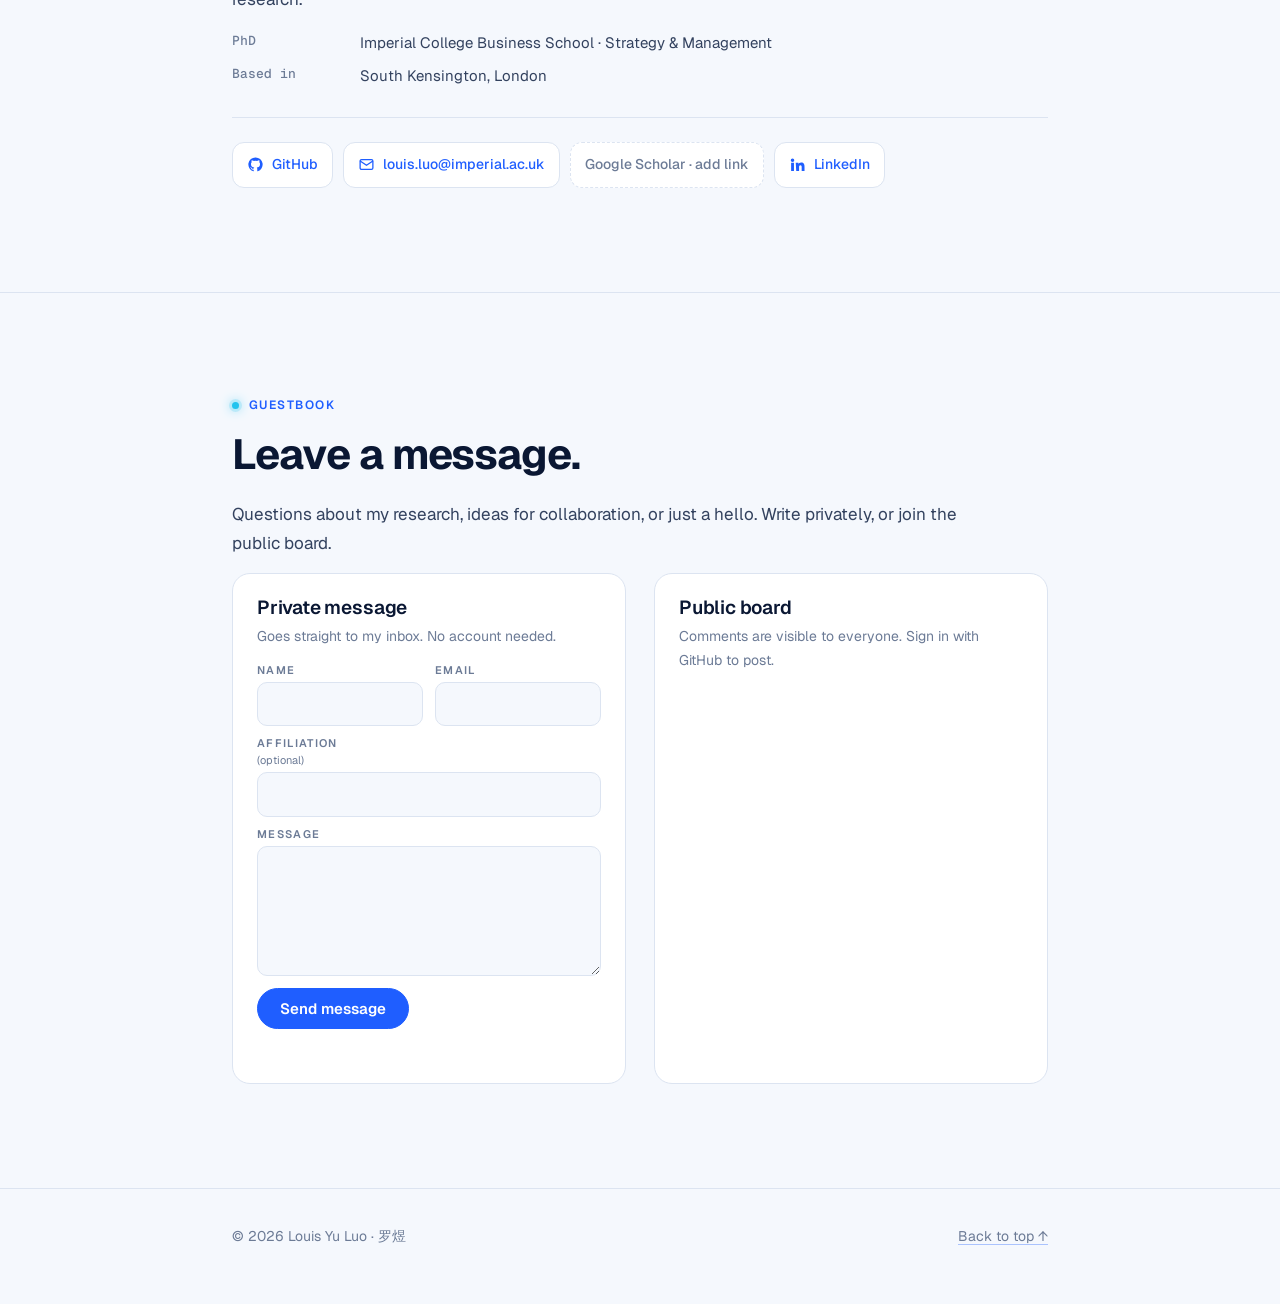
==== commit 9d4becff: "Add files via upload" ====
--- a/index.html
+++ b/index.html
@@ -362,13 +362,13 @@
   </div>
   <div class="wrap wide">
     <ol class="fw" aria-label="Dissertation framework">
-      <li class="main"><span class="n">1</span><span class="k">Dissertation paper 1</span><h3>What is contrarianism?</h3><p class="q">Conceptual foundation</p><ul><li>Definition and scope</li><li>Measurement against consensus</li><li>Formal theory</li></ul></li>
-      <li class="main"><span class="n">2</span><span class="k">Dissertation paper 2</span><h3>Strategy formulation</h3><p class="q">Can foresight training improve strategy generation?</p><ul><li>Five-condition experiment</li><li>Novelty and feasibility</li><li>Reasoning across two phases</li></ul></li>
-      <li class="rel"><span class="n">3</span><span class="k">Related paper</span><h3>Strategic foresight tool</h3><p class="q">Can a structured tool help strategists look past the consensus?</p><ul><li>Tool design and prototype</li><li>Builds on foresight training</li><li>Tested in strategy generation</li></ul></li>
+          <li class="main"><span class="n">1</span><span class="k">Dissertation paper 1</span><h3>What is contrarianism?</h3><p class="q">Conceptual foundation</p><ul><li>Definition and scope</li><li>Measurement against consensus</li><li>Formal theory</li></ul></li>
+      <li class="rel"><span class="n">2</span><span class="k">Related paper</span><h3>Strategic foresight tool</h3><p class="q">Can a structured tool help strategists look past the consensus?</p><ul><li>Tool design and prototype</li><li>Builds on foresight training</li><li>Tested in strategy generation</li></ul></li>
+      <li class="main"><span class="n">3</span><span class="k">Dissertation paper 2</span><h3>Strategy formulation</h3><p class="q">Can foresight training improve strategy generation?</p><ul><li>Five-condition experiment</li><li>Novelty and feasibility</li><li>Reasoning across two phases</li></ul></li>
       <li class="rel"><span class="n">4</span><span class="k">Related paper</span><h3>Think-aloud processes</h3><p class="q">How do people develop and revise strategic ideas?</p><ul><li>About 100 participants</li><li>Think-aloud evidence</li><li>Generation mechanisms</li></ul></li>
       <li class="main"><span class="n">5</span><span class="k">Dissertation paper 3</span><h3>Venture funding</h3><p class="q">When do contrarian strategies attract finance?</p><ul><li>Semiconductor startups</li><li>Consensus and public theory</li><li>Archival funding outcomes</li></ul></li>
       <li class="rel"><span class="n">6</span><span class="k">Related paper</span><h3>Implementation</h3><p class="q">How do contrarian strategies unfold in (politicized) markets?</p><ul><li>Execution choices</li><li>Audience and market response</li><li>Consequences over time</li></ul></li>
-    </ol>
+</ol>
     <div class="fw-sum"><b>Dissertation</b><span>Paper 1: concept</span><span class="plus">+</span><span>Paper 2: formulation experiment</span><span class="plus">+</span><span>Paper 3: venture funding</span><small>Related programme papers: strategic foresight tool, think-aloud processes and implementation.</small></div>
   </div>
   <div class="wrap">
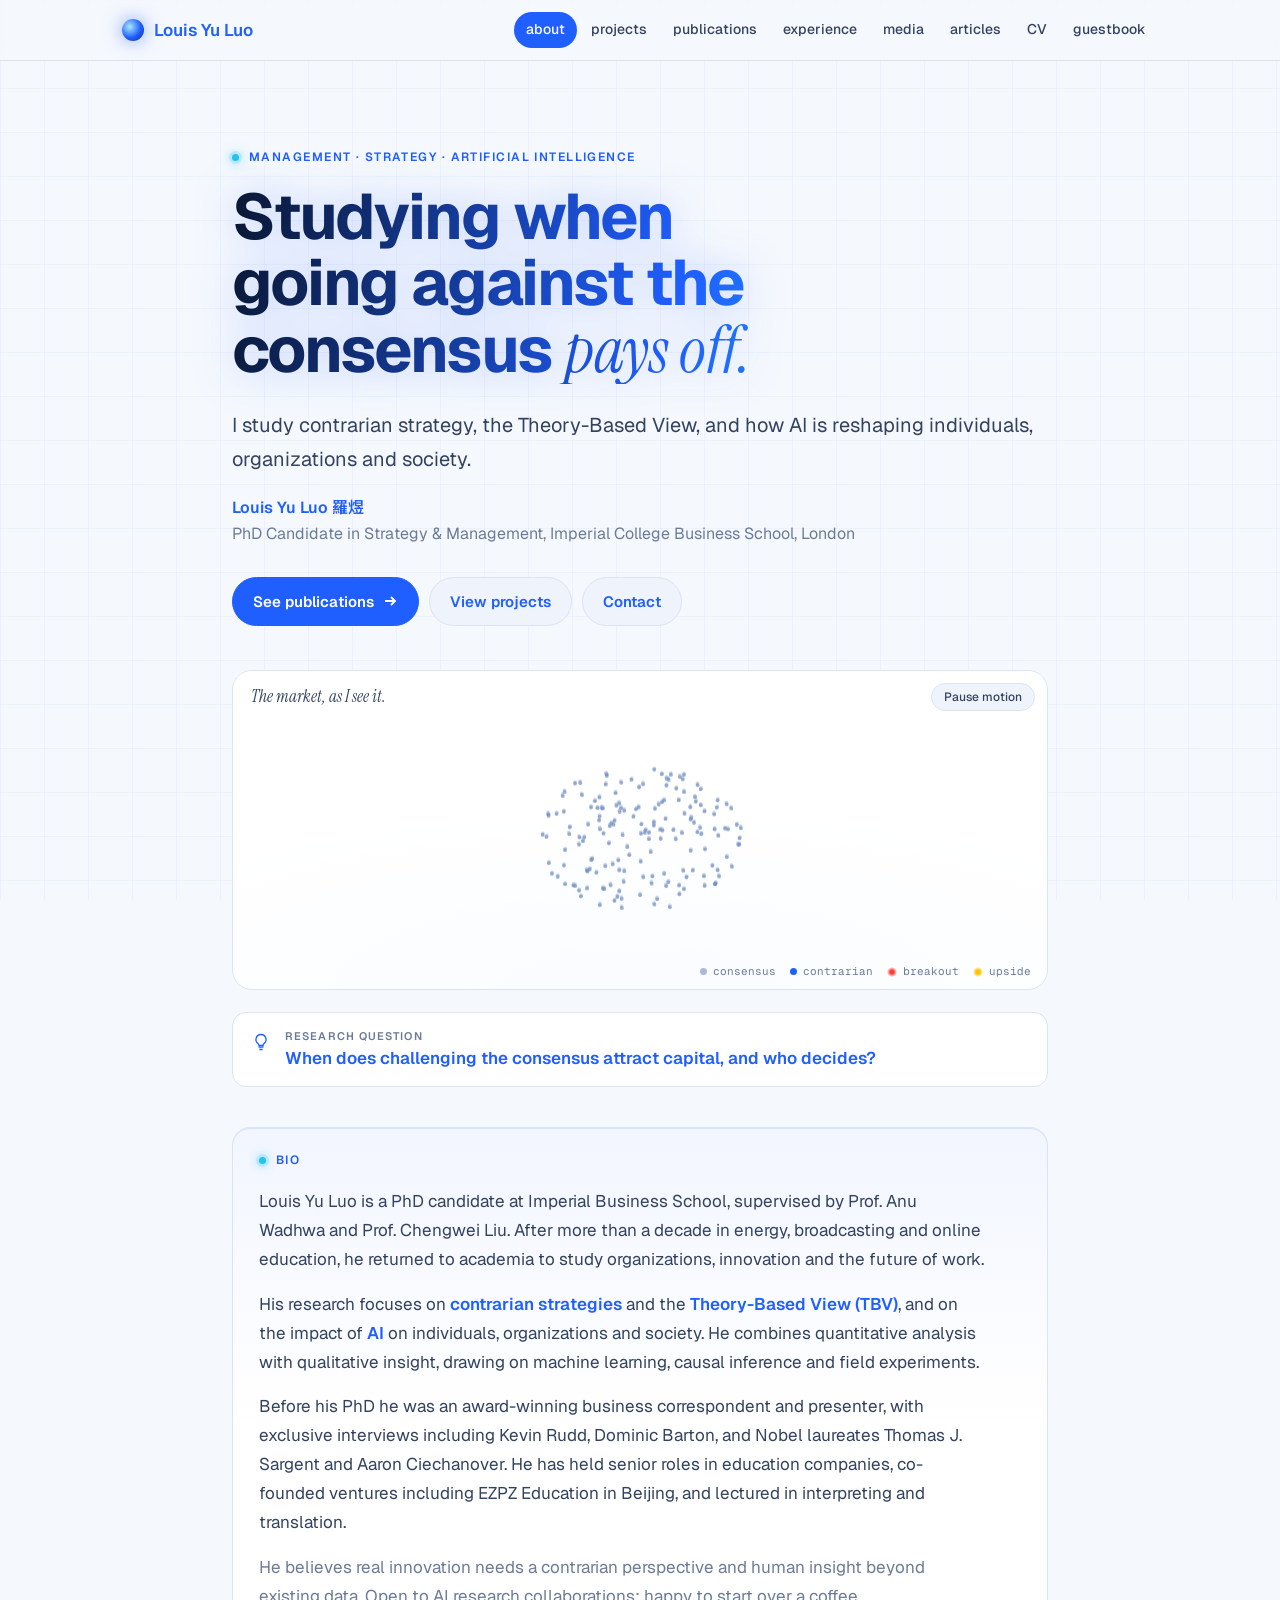
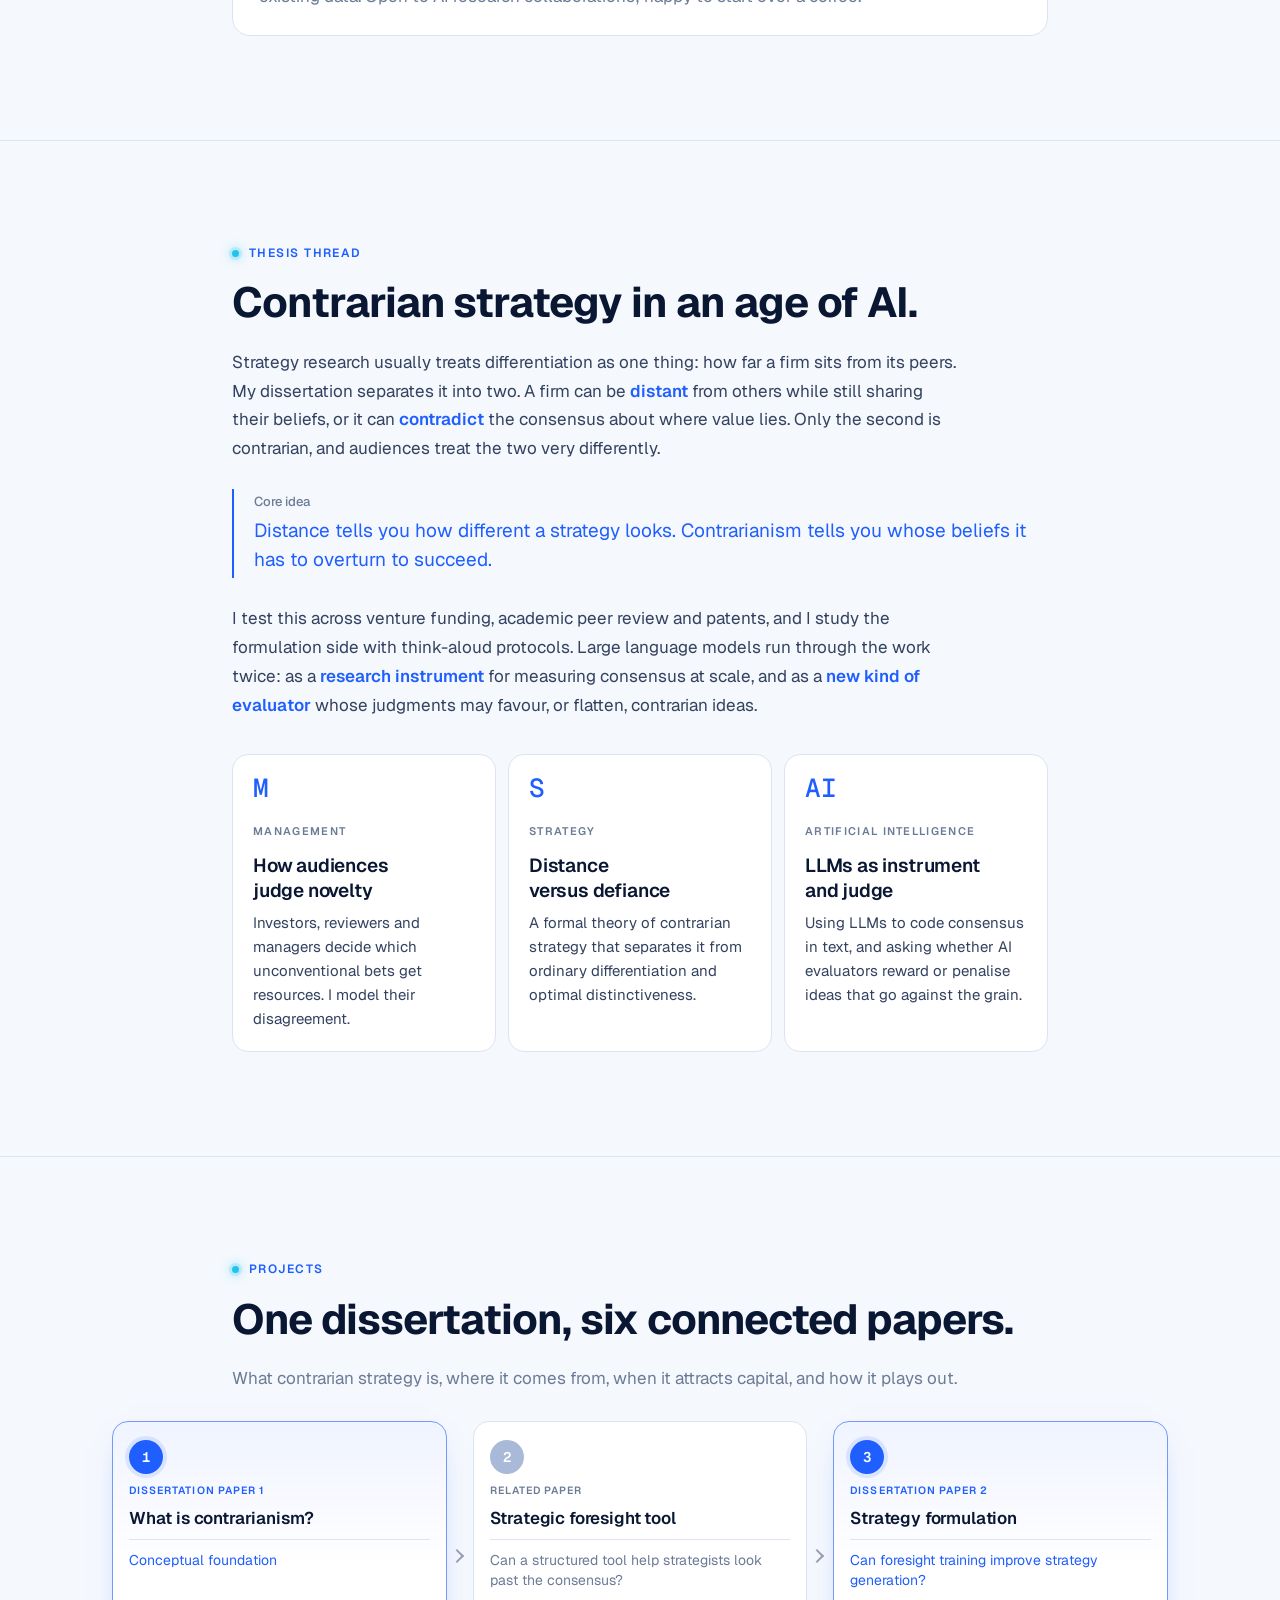
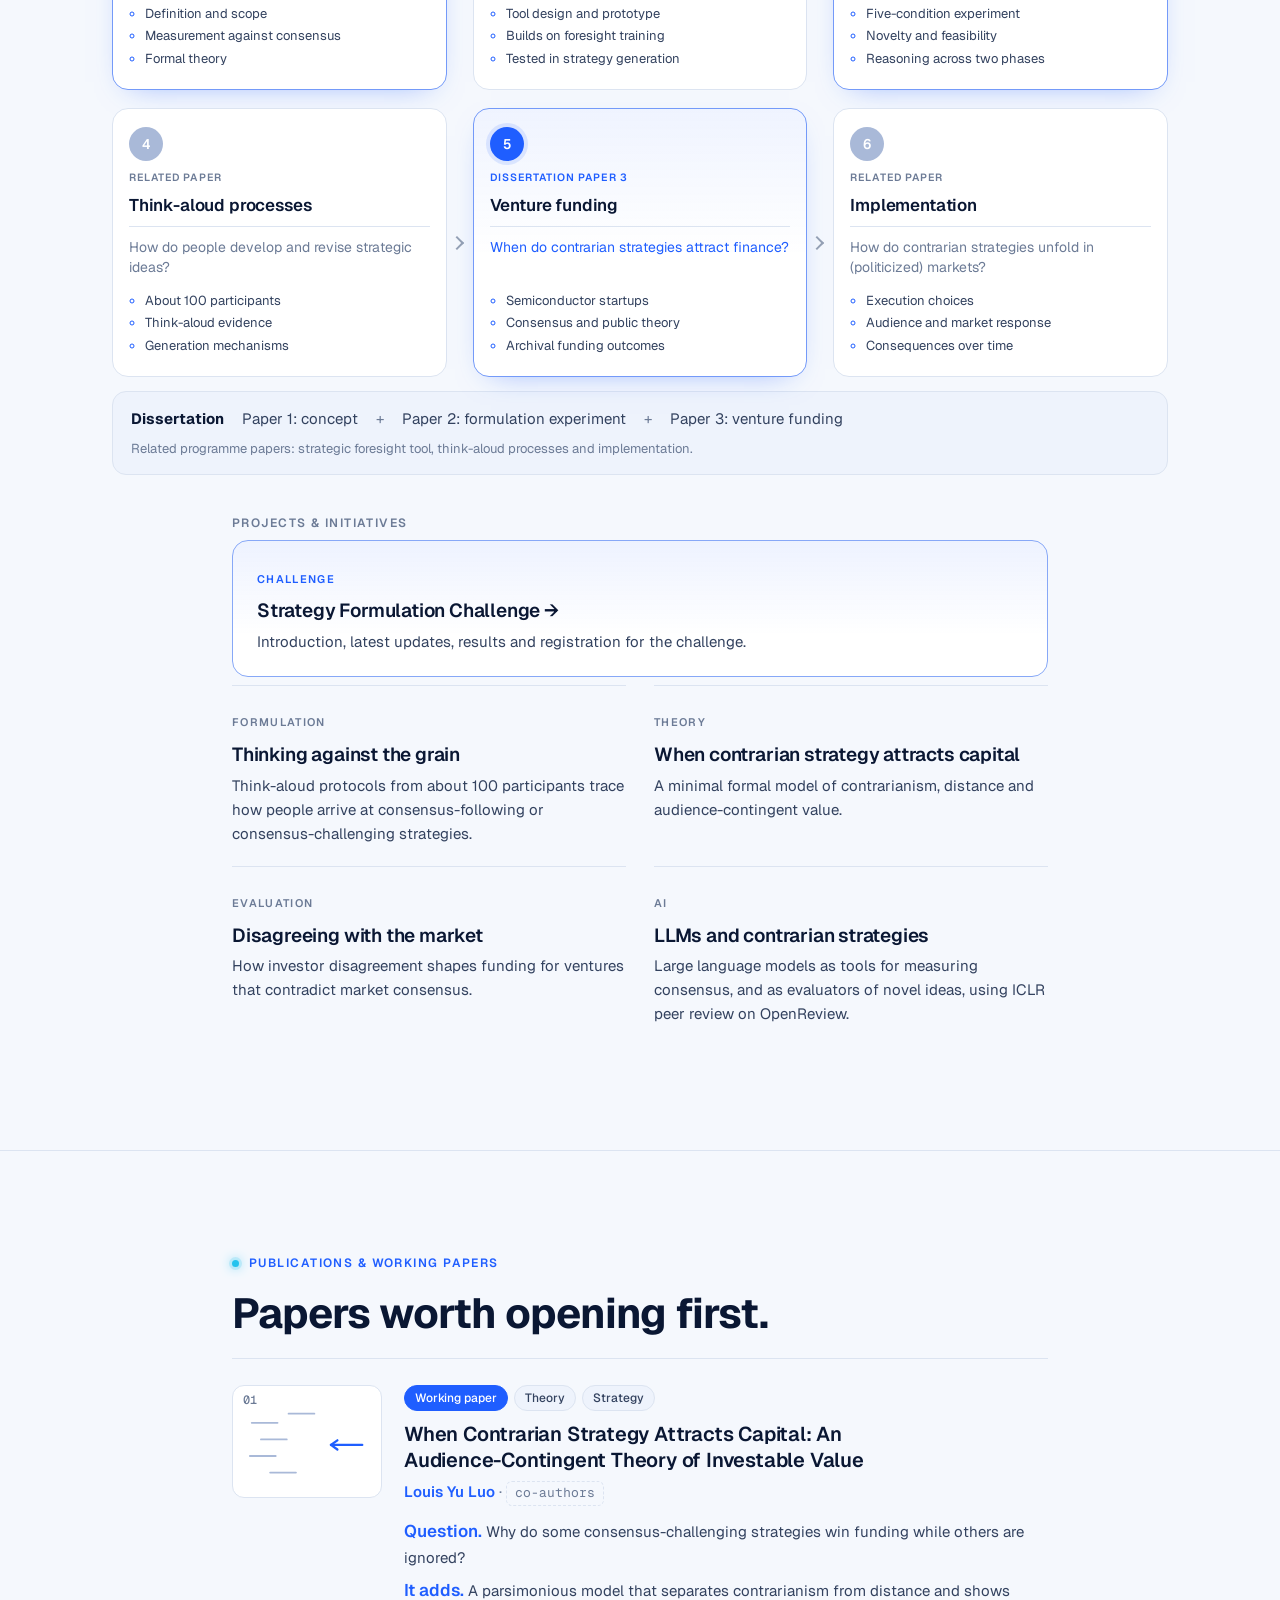
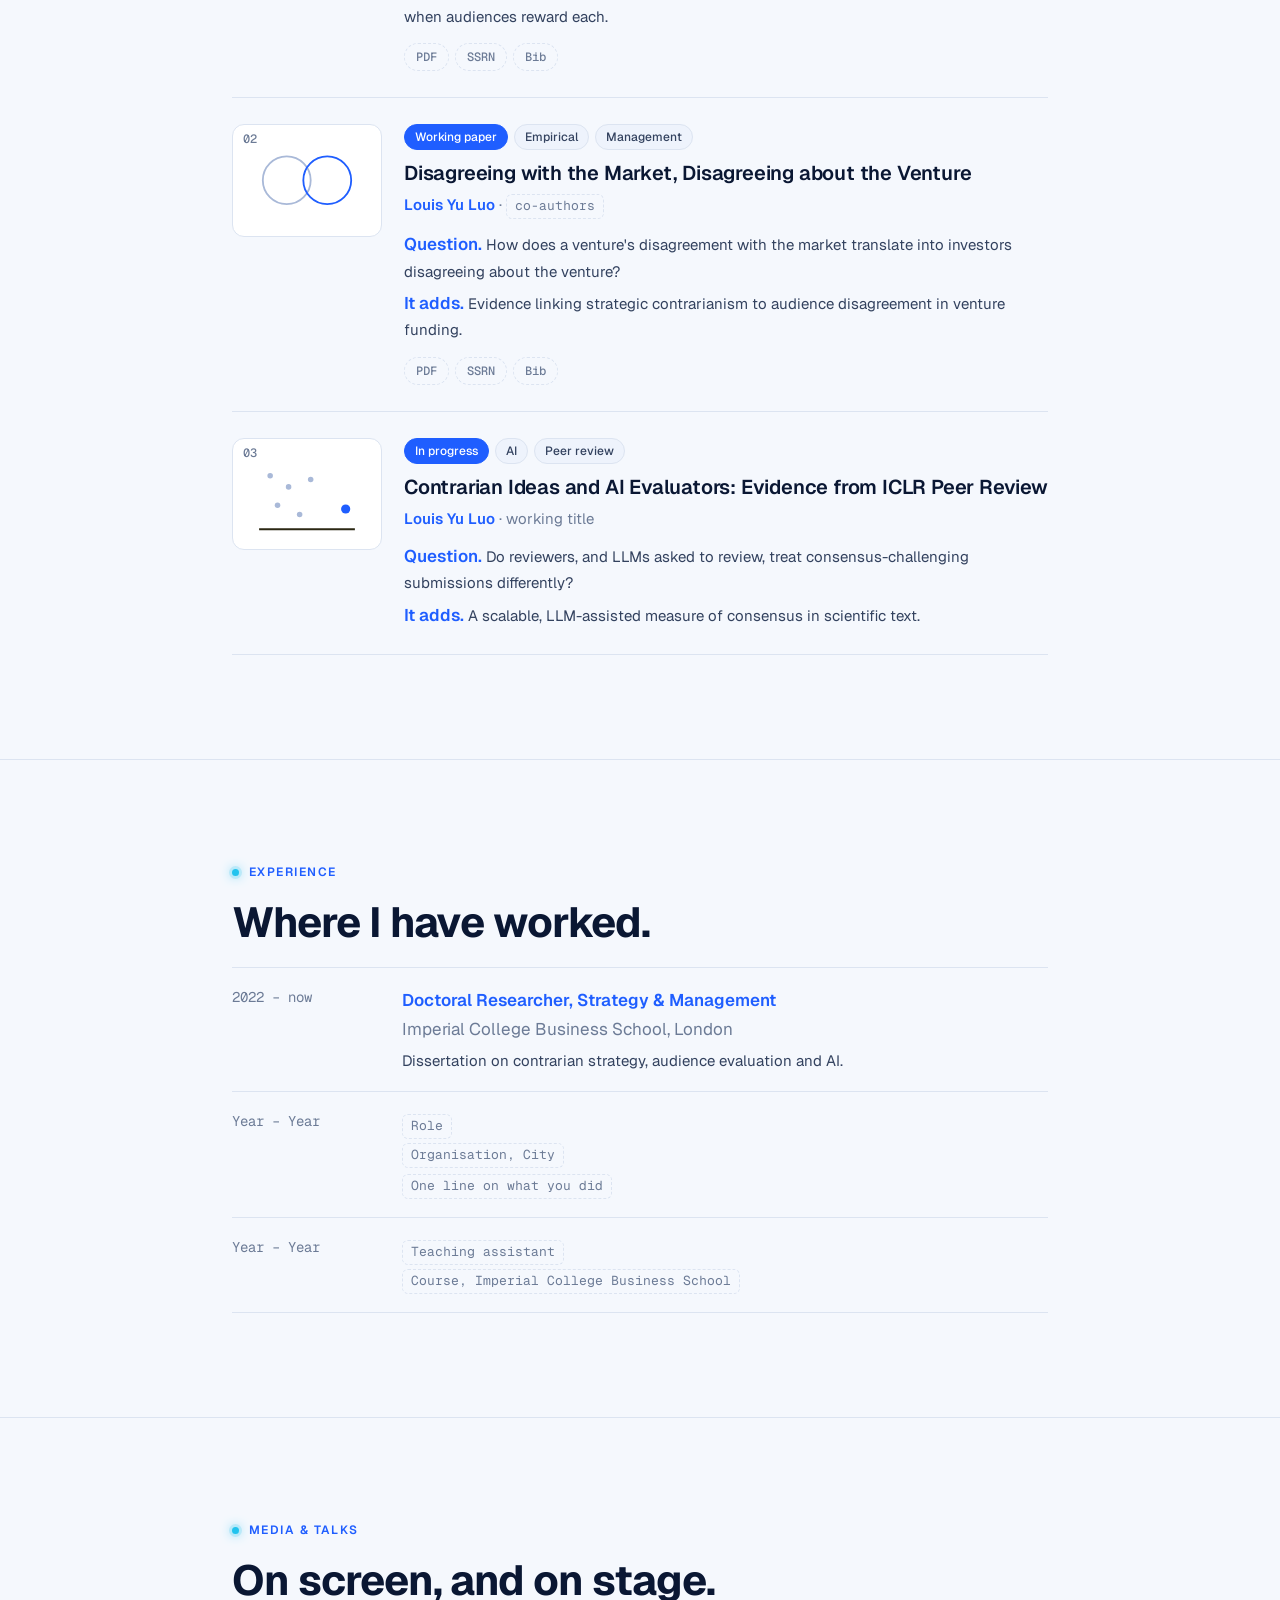
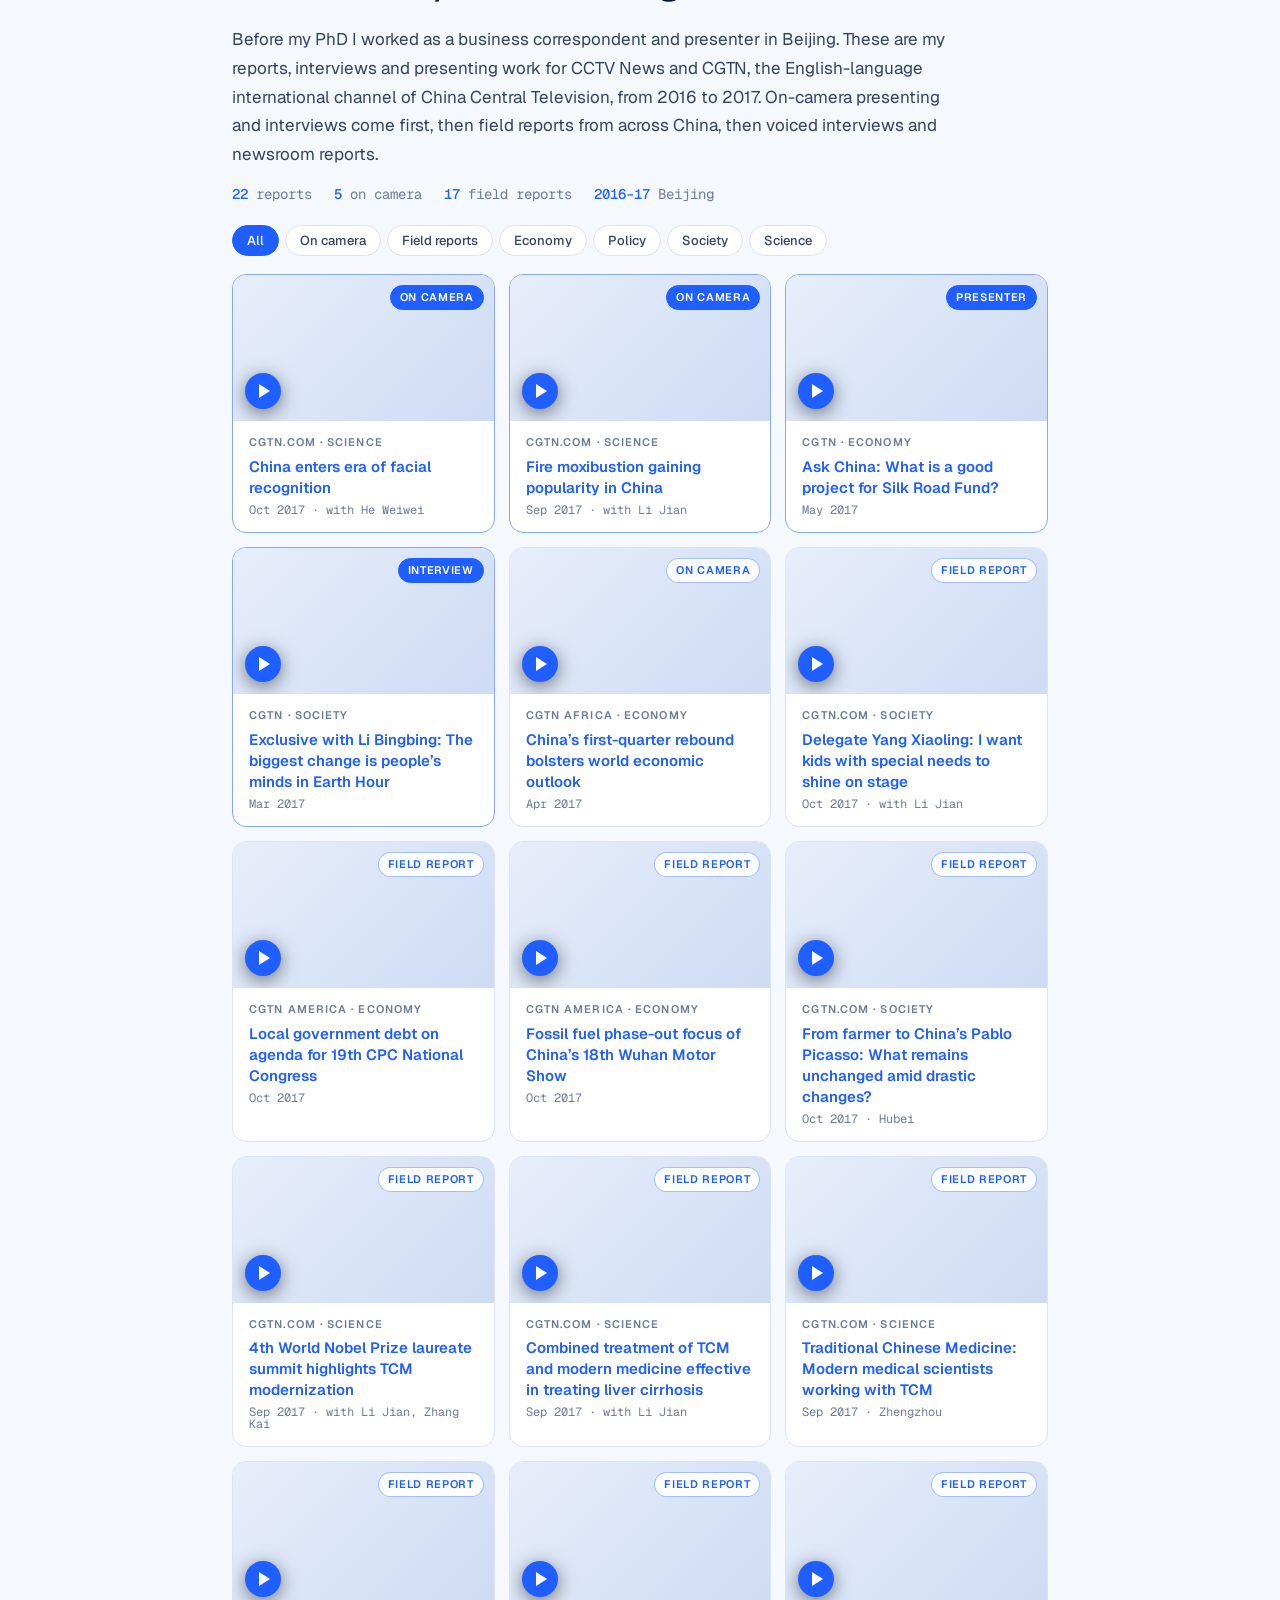
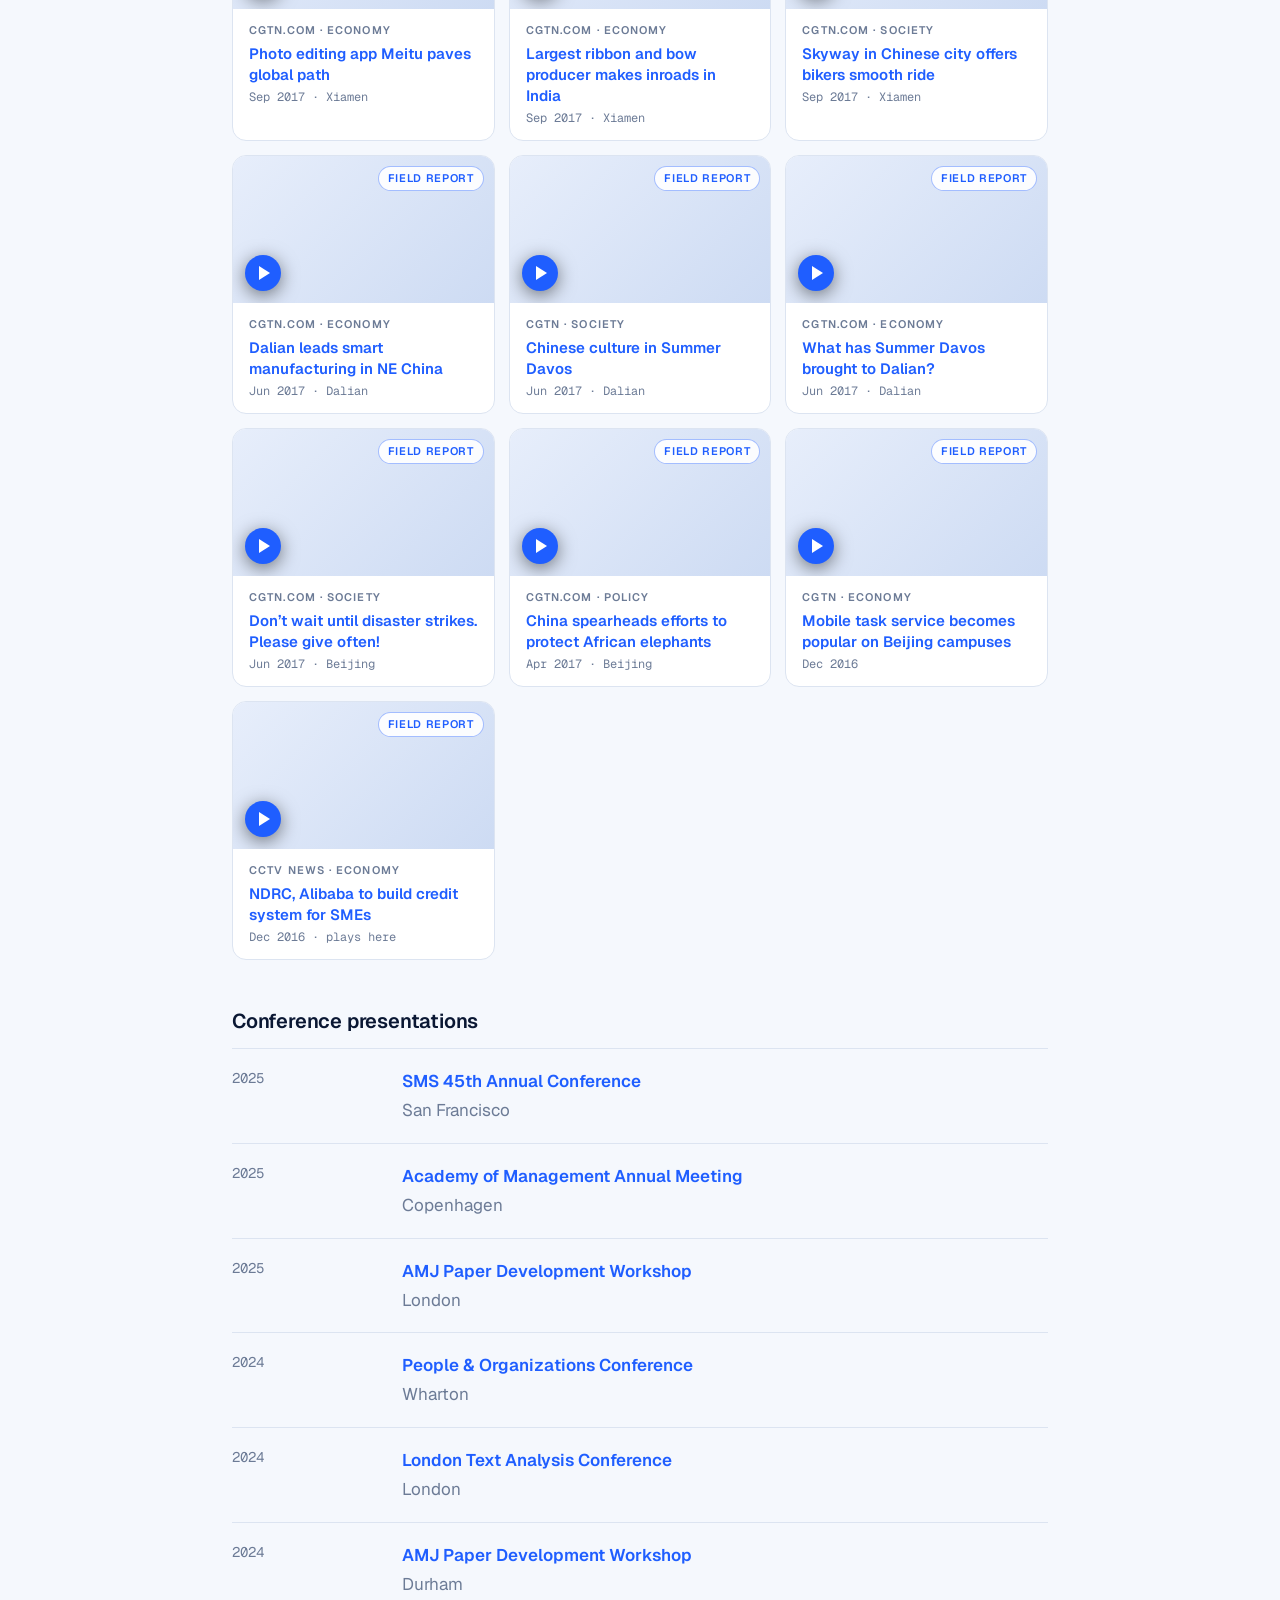
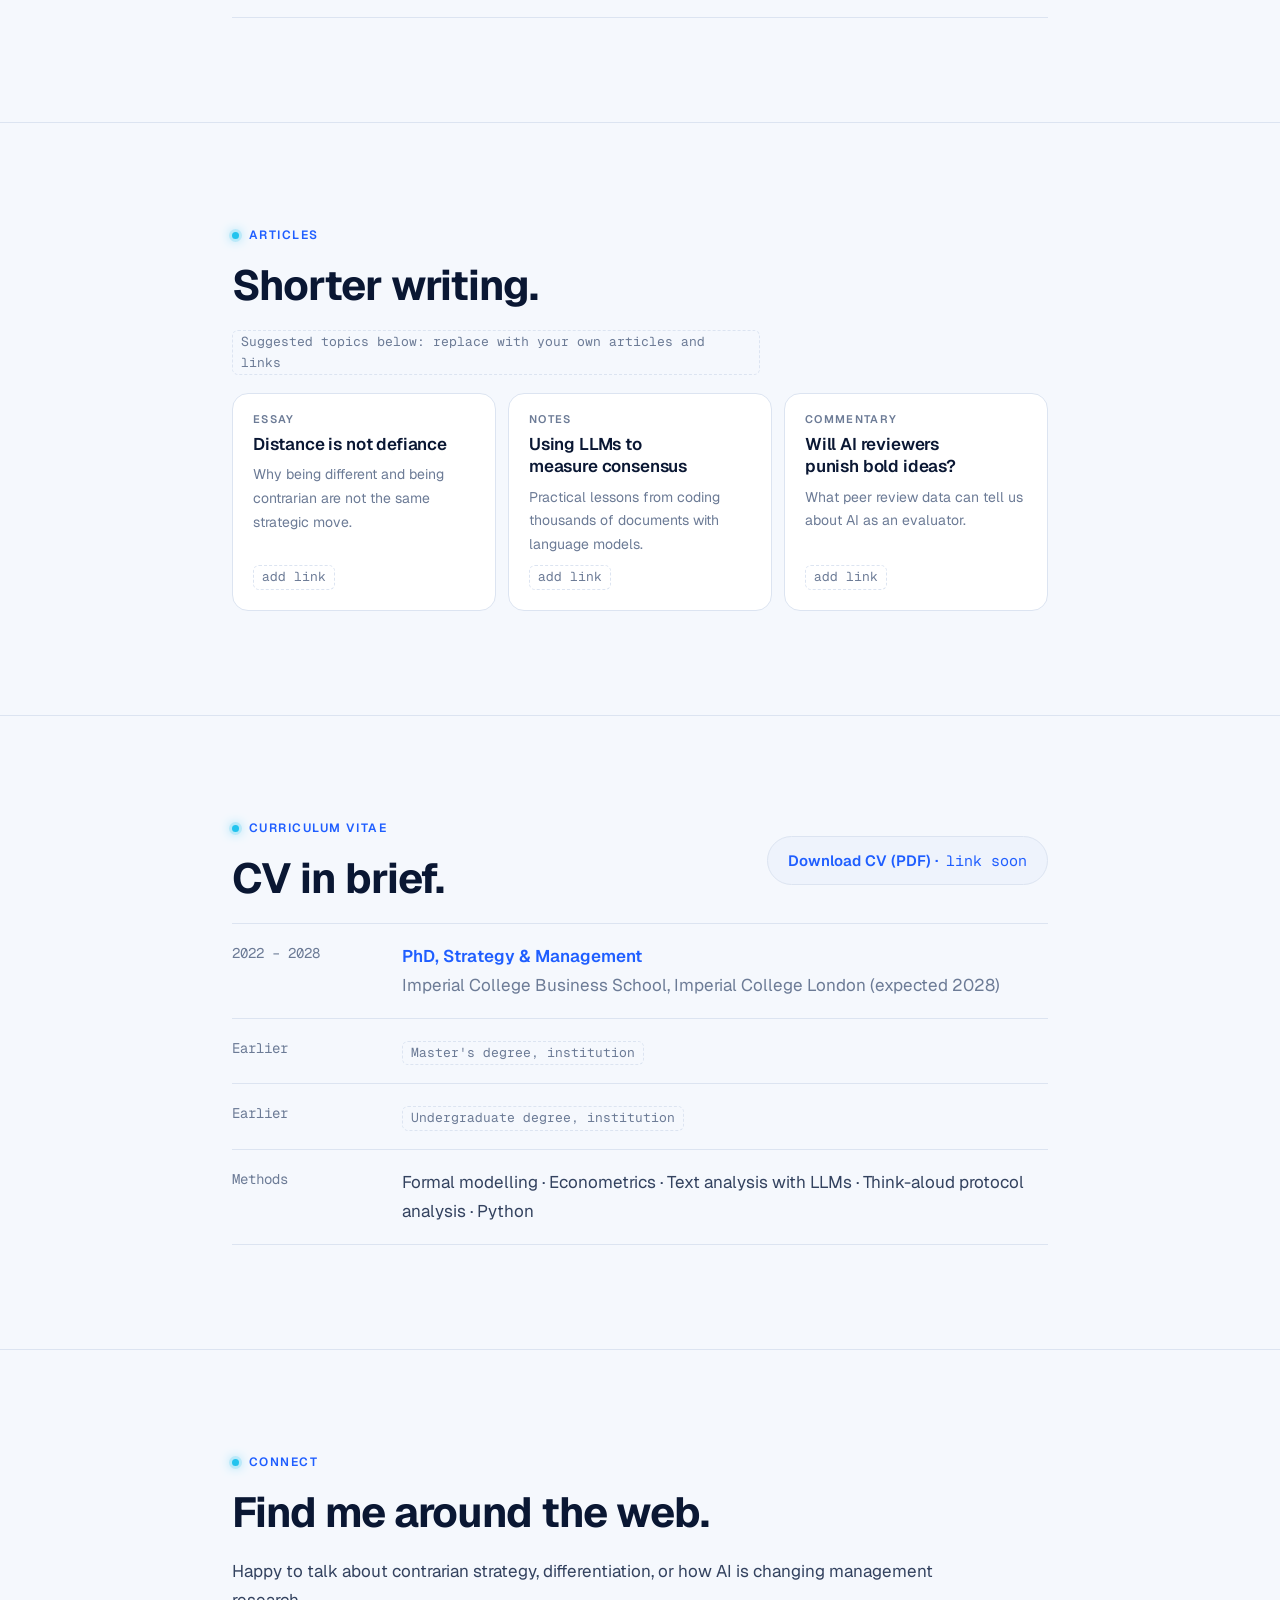
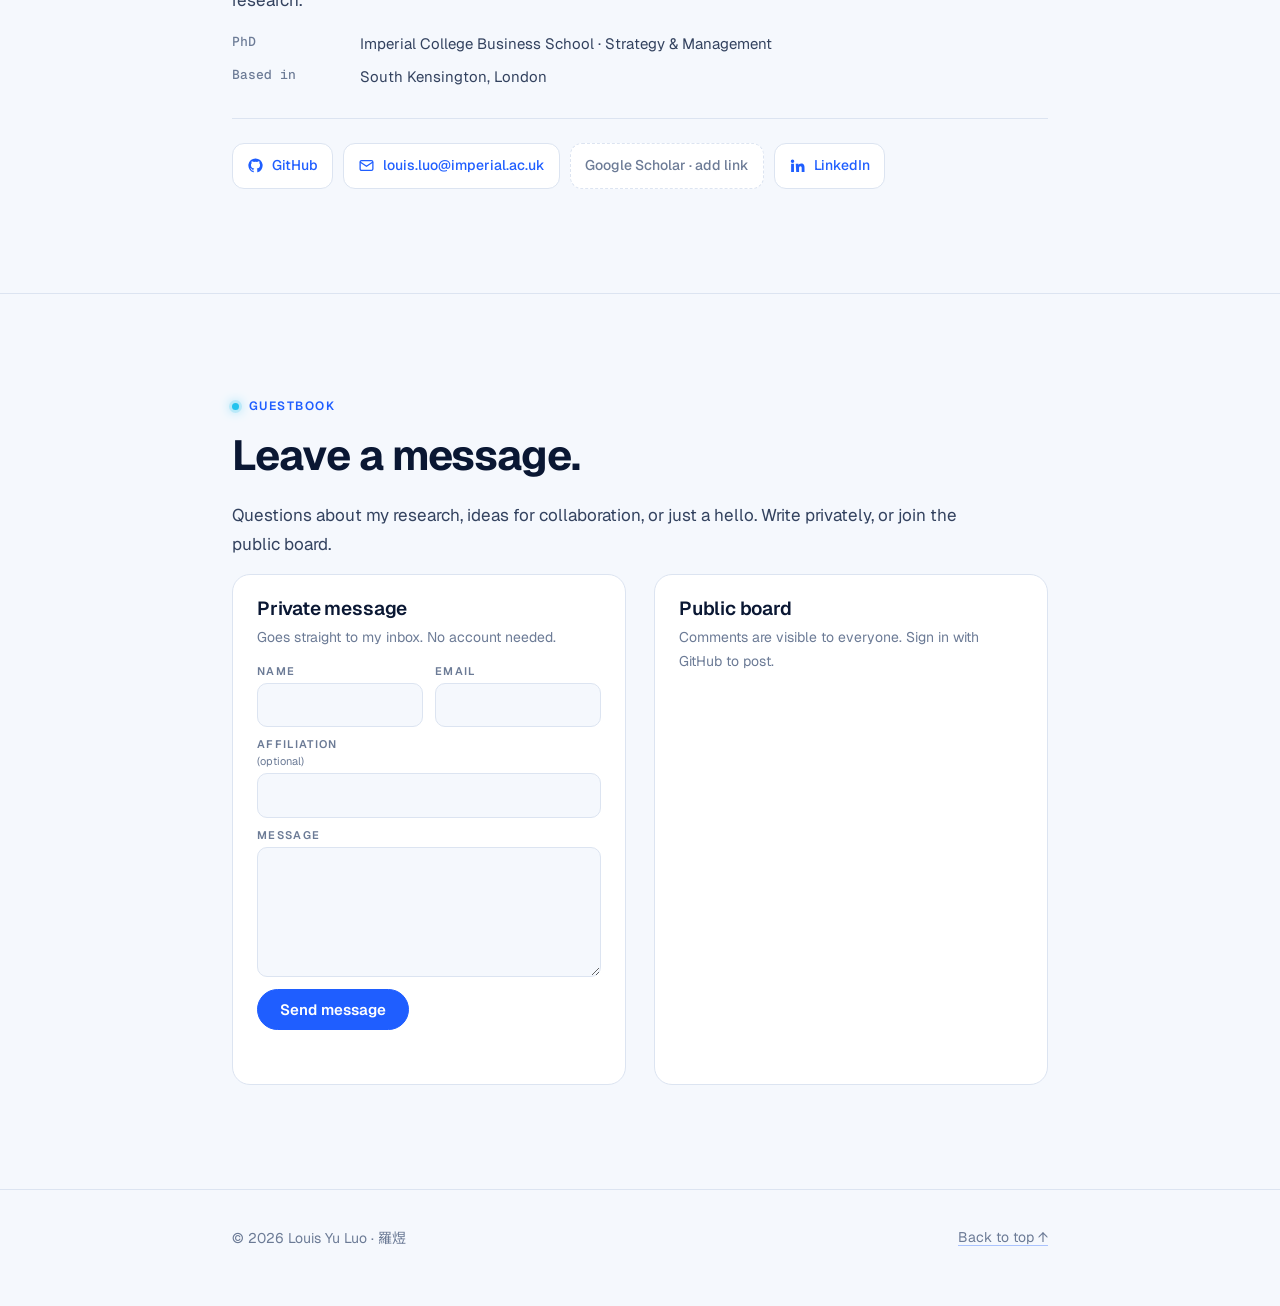
==== commit 5279c351: "Add files via upload" ====
--- a/index.html
+++ b/index.html
@@ -4,11 +4,11 @@
 <meta charset="utf-8">
 <meta name="viewport" content="width=device-width, initial-scale=1">
 <title>Louis Yu Luo</title>
-<meta name="description" content="Louis Yu Luo (罗煜), PhD candidate in Strategy at Imperial College Business School. Research on contrarian strategy, management and AI.">
+<meta name="description" content="Louis Yu Luo (羅煜), PhD candidate in Strategy at Imperial College Business School. Research on contrarian strategy, management and AI.">
 <link rel="preconnect" href="https://fonts.googleapis.com">
 <link rel="preconnect" href="https://fonts.gstatic.com" crossorigin>
 <link href="https://fonts.googleapis.com/css2?family=Geist:wght@400;500;600;700&family=Geist+Mono:wght@400;500&family=Instrument+Serif:ital@1&display=swap" rel="stylesheet">
-<link href="https://fonts.googleapis.com/css2?family=Noto+Sans+SC:wght@500&text=%E7%BD%97%E7%85%9C&display=swap" rel="stylesheet">
+<link href="https://fonts.googleapis.com/css2?family=Noto+Sans+TC:wght@500&text=%E7%BE%85%E7%85%9C&display=swap" rel="stylesheet">
 <style>
 /* Layout idea: a single dark scroll in the shape of an academic "about" page (pill nav, eyebrow + big headline, thesis thread, three pillars, numbered papers, timeline), with yellow as the only colour and a live contrarian particle field as the signature visual. Single theme by choice. */
 :root{
@@ -38,6 +38,7 @@
 .skip:focus{left:16px;top:12px;z-index:100;background:var(--yellow);color:#fff;padding:8px 12px;border-radius:8px}
 .wrap{max-width:880px;margin:0 auto;padding:0 clamp(16px,4vw,32px)}
 strong{color:var(--yellow);font-weight:600}
+[lang="zh-Hant"]{font-family:"Noto Sans TC",var(--font-sans)}
 
 /* ---------- top bar ---------- */
 header.top{position:sticky;top:0;z-index:20;background:color-mix(in srgb,var(--bg) 80%,transparent);backdrop-filter:blur(14px);-webkit-backdrop-filter:blur(14px);border-bottom:1px solid var(--line)}
@@ -71,7 +72,7 @@
 
 /* ---------- hero ---------- */
 .hero{padding-top:clamp(48px,8vw,88px)}
-.hero h1 .zh{display:inline-block;font-family:"Noto Sans SC",sans-serif;font-weight:500;font-size:.5em;letter-spacing:.12em;color:var(--muted);vertical-align:middle;margin-left:.3em}
+.hero h1 .zh{display:inline-block;font-family:"Noto Sans TC",sans-serif;font-weight:500;font-size:.5em;letter-spacing:.12em;color:var(--muted);vertical-align:middle;margin-left:.3em}
 .hero .lead{margin-top:24px}
 .who{margin:18px 0 0;font-size:16px;line-height:1.6}
 .btns{display:flex;flex-wrap:wrap;gap:10px;margin-top:30px}
@@ -288,7 +289,7 @@
     <p class="eyebrow">Management · Strategy · Artificial Intelligence</p>
     <h1>Studying when going against the consensus <em class="serif">pays off.</em></h1>
     <p class="lead">I study contrarian strategy, the Theory-Based View, and how AI is reshaping individuals, organizations and society.</p>
-    <p class="who"><strong>Louis Yu Luo <span lang="zh-Hans">罗煜</span></strong><br><span class="muted">PhD Candidate in Strategy &amp; Management, Imperial College Business School, London</span></p>
+    <p class="who"><strong>Louis Yu Luo <span lang="zh-Hant">羅煜</span></strong><br><span class="muted">PhD Candidate in Strategy &amp; Management, Imperial College Business School, London</span></p>
     <div class="btns">
       <a class="btn primary" href="#publications">See publications
         <svg viewBox="0 0 16 16" fill="none" stroke="currentColor" stroke-width="1.8" aria-hidden="true"><path d="M3 8h10M9 4l4 4-4 4"/></svg></a>
@@ -653,7 +654,7 @@
 
 <footer>
   <div class="wrap">
-    <span>© 2026 Louis Yu Luo · <span lang="zh-Hans">罗煜</span></span>
+    <span>© 2026 Louis Yu Luo · <span lang="zh-Hant">羅煜</span></span>
     <a href="#top">Back to top ↑</a>
   </div>
 </footer>
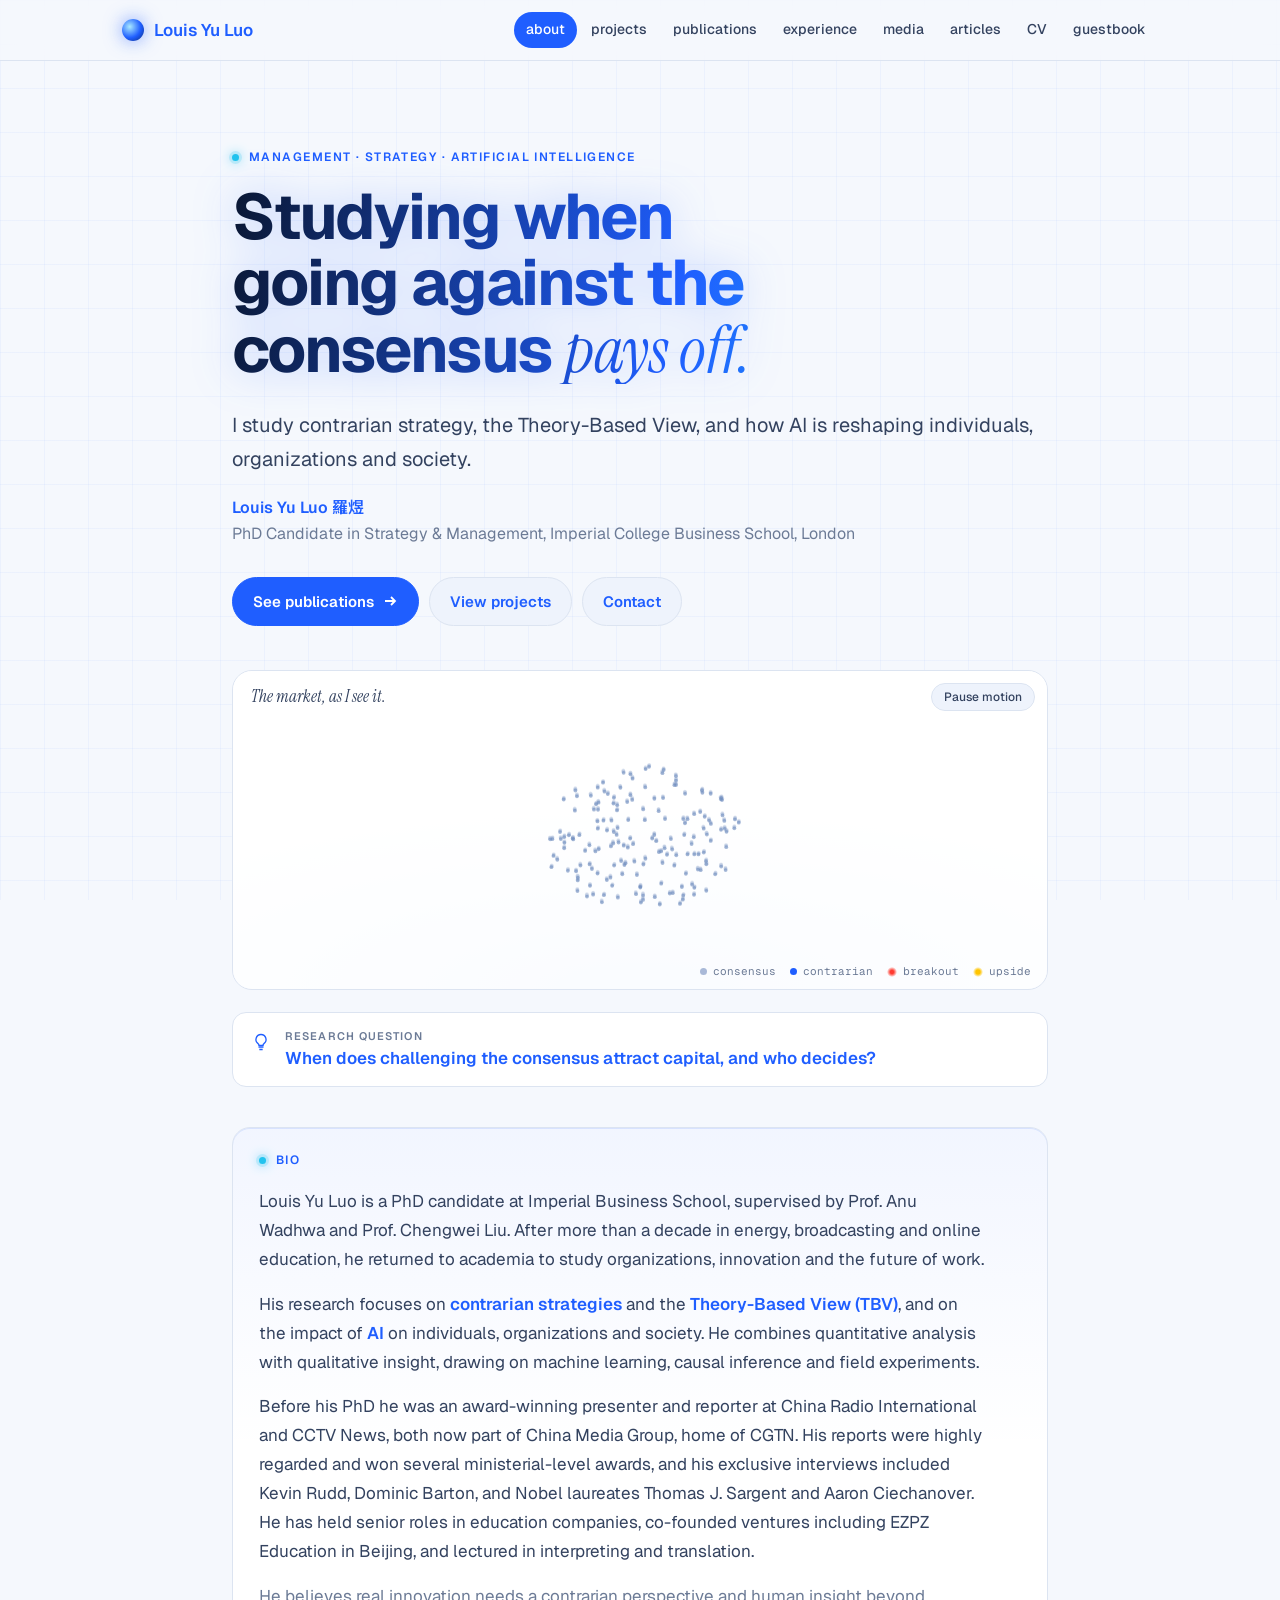
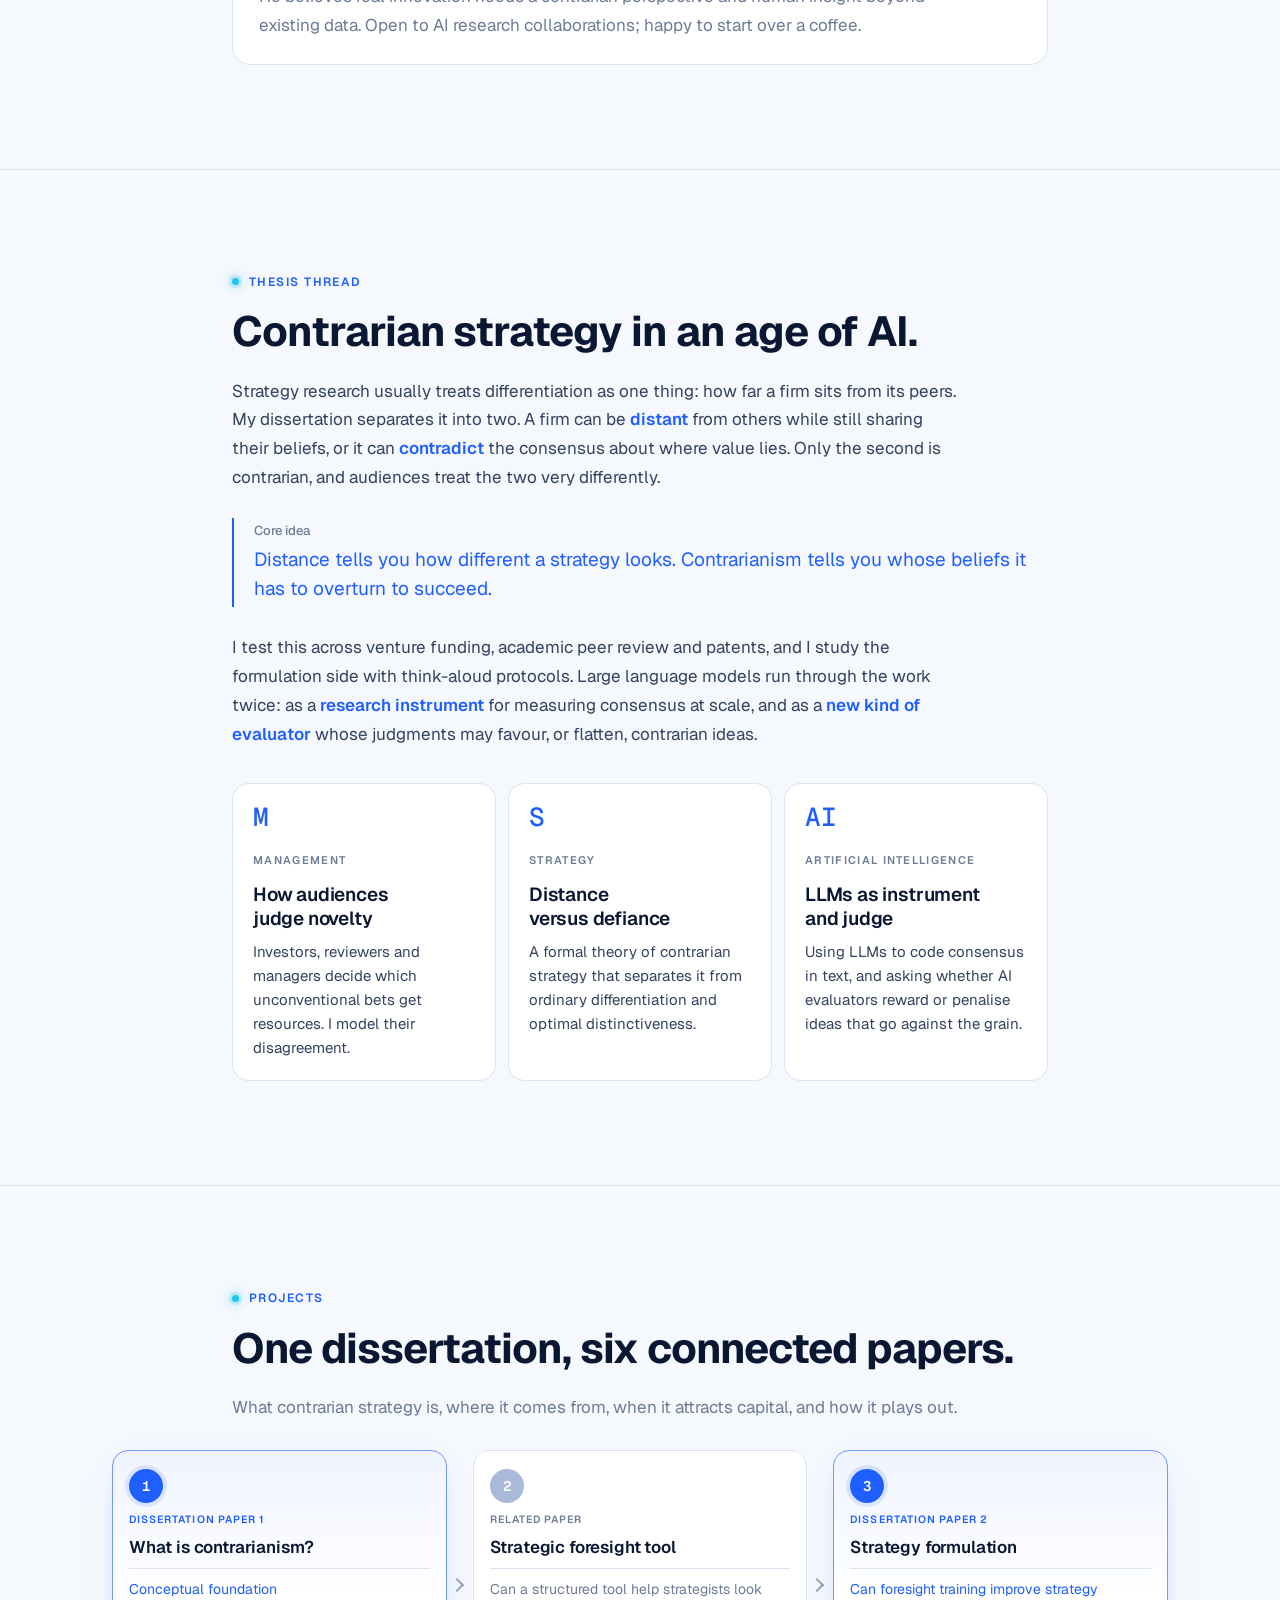
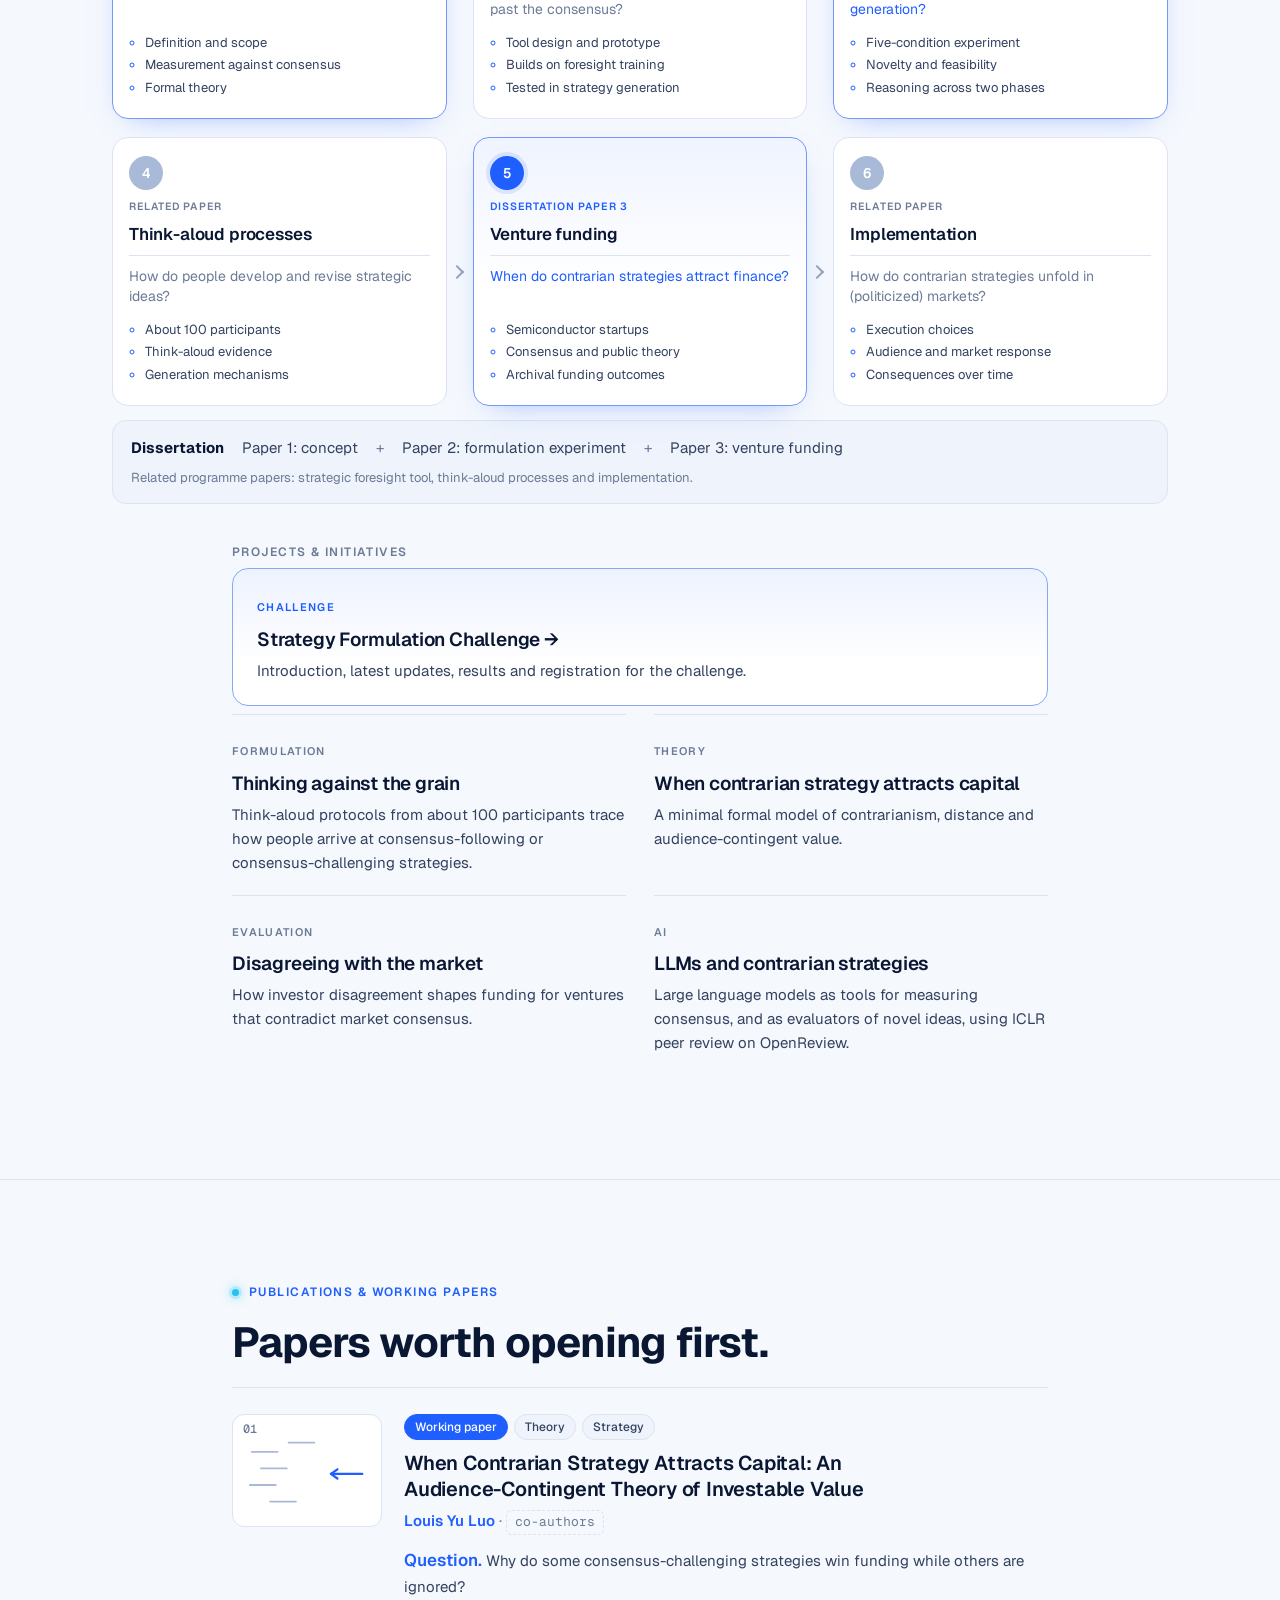
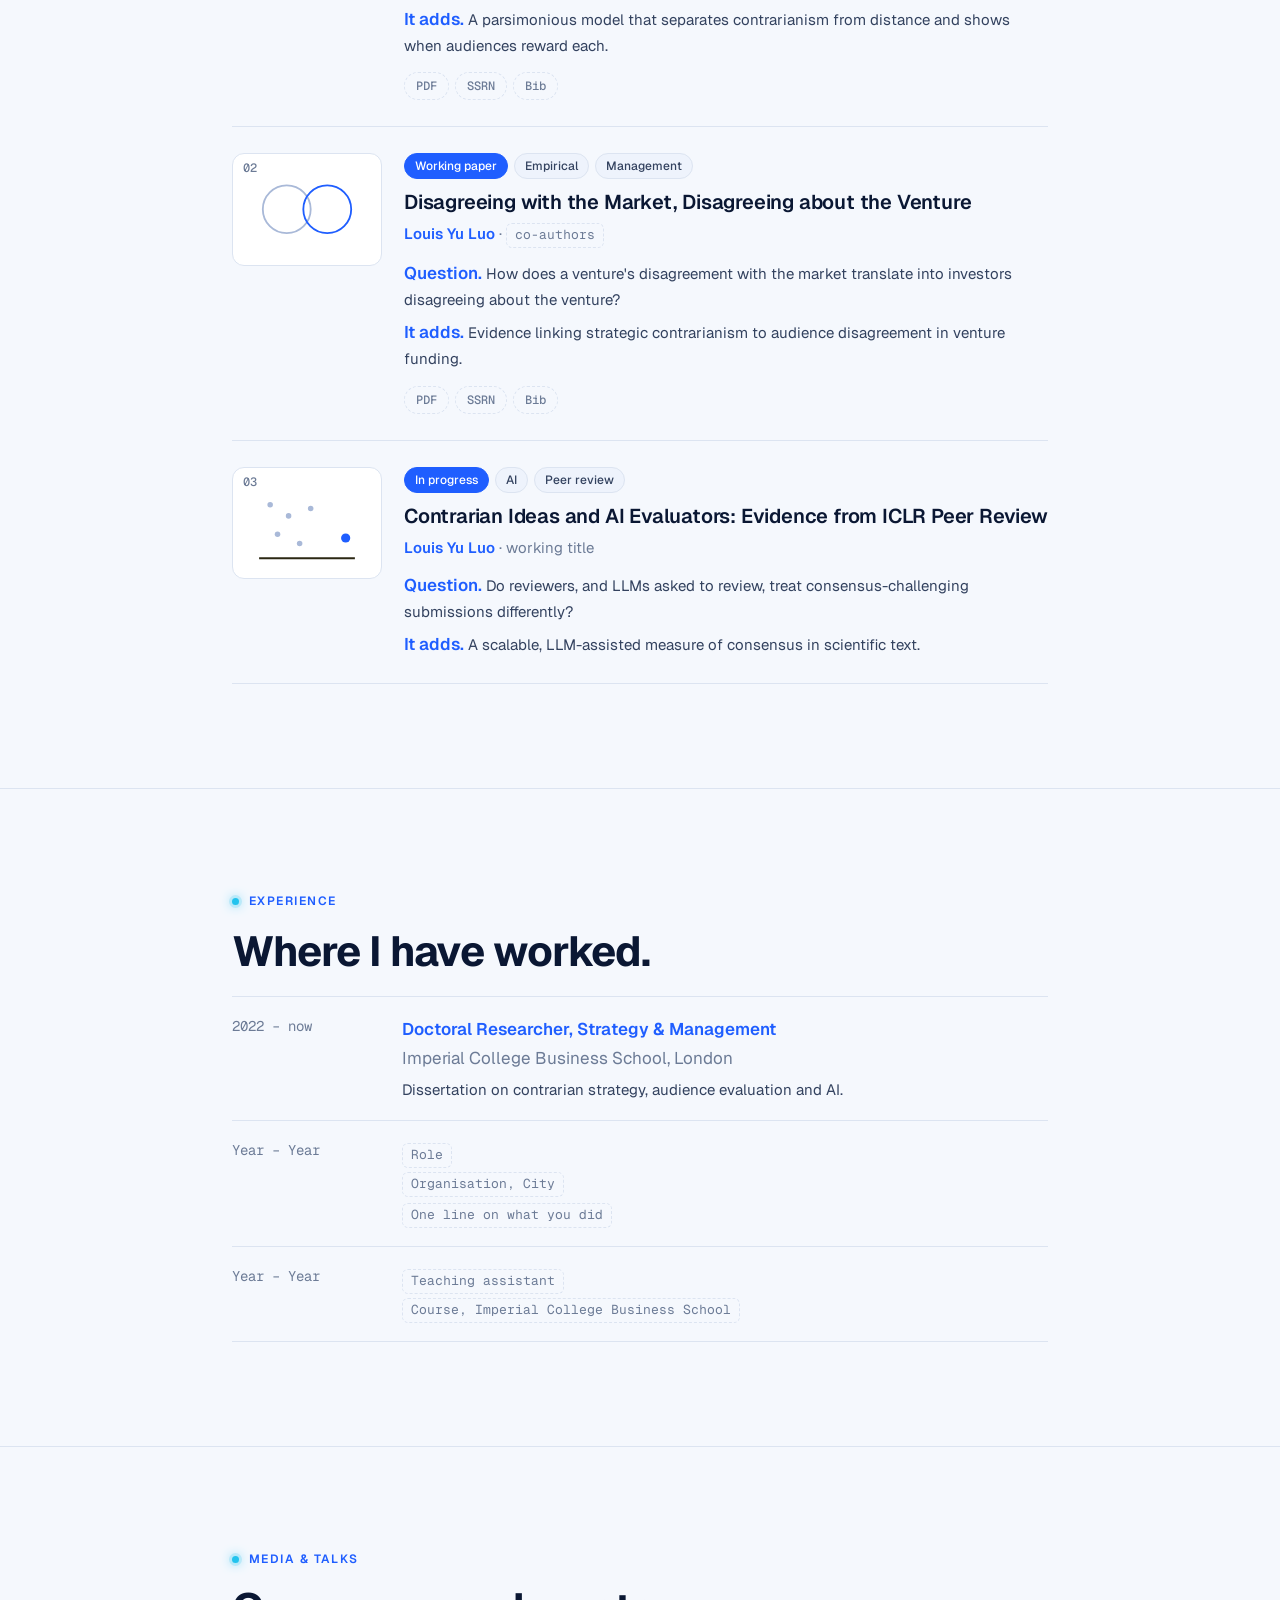
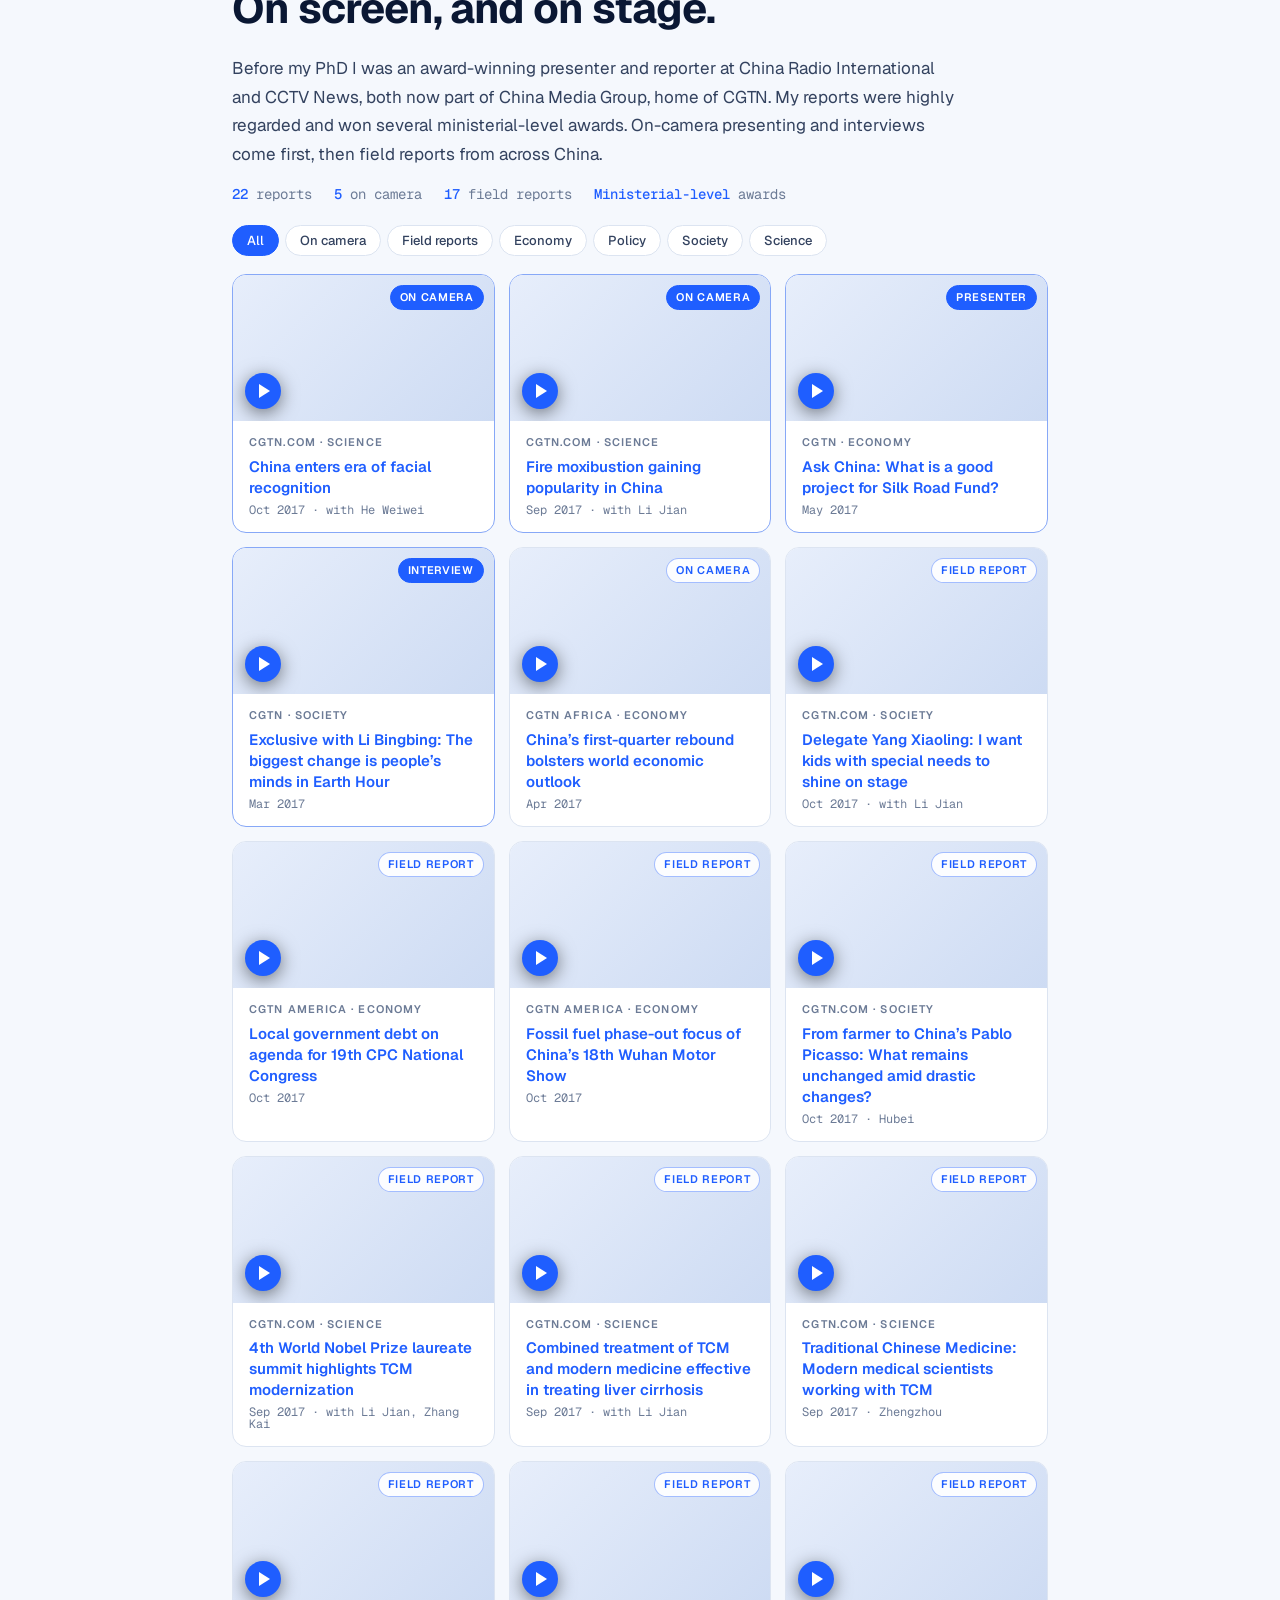
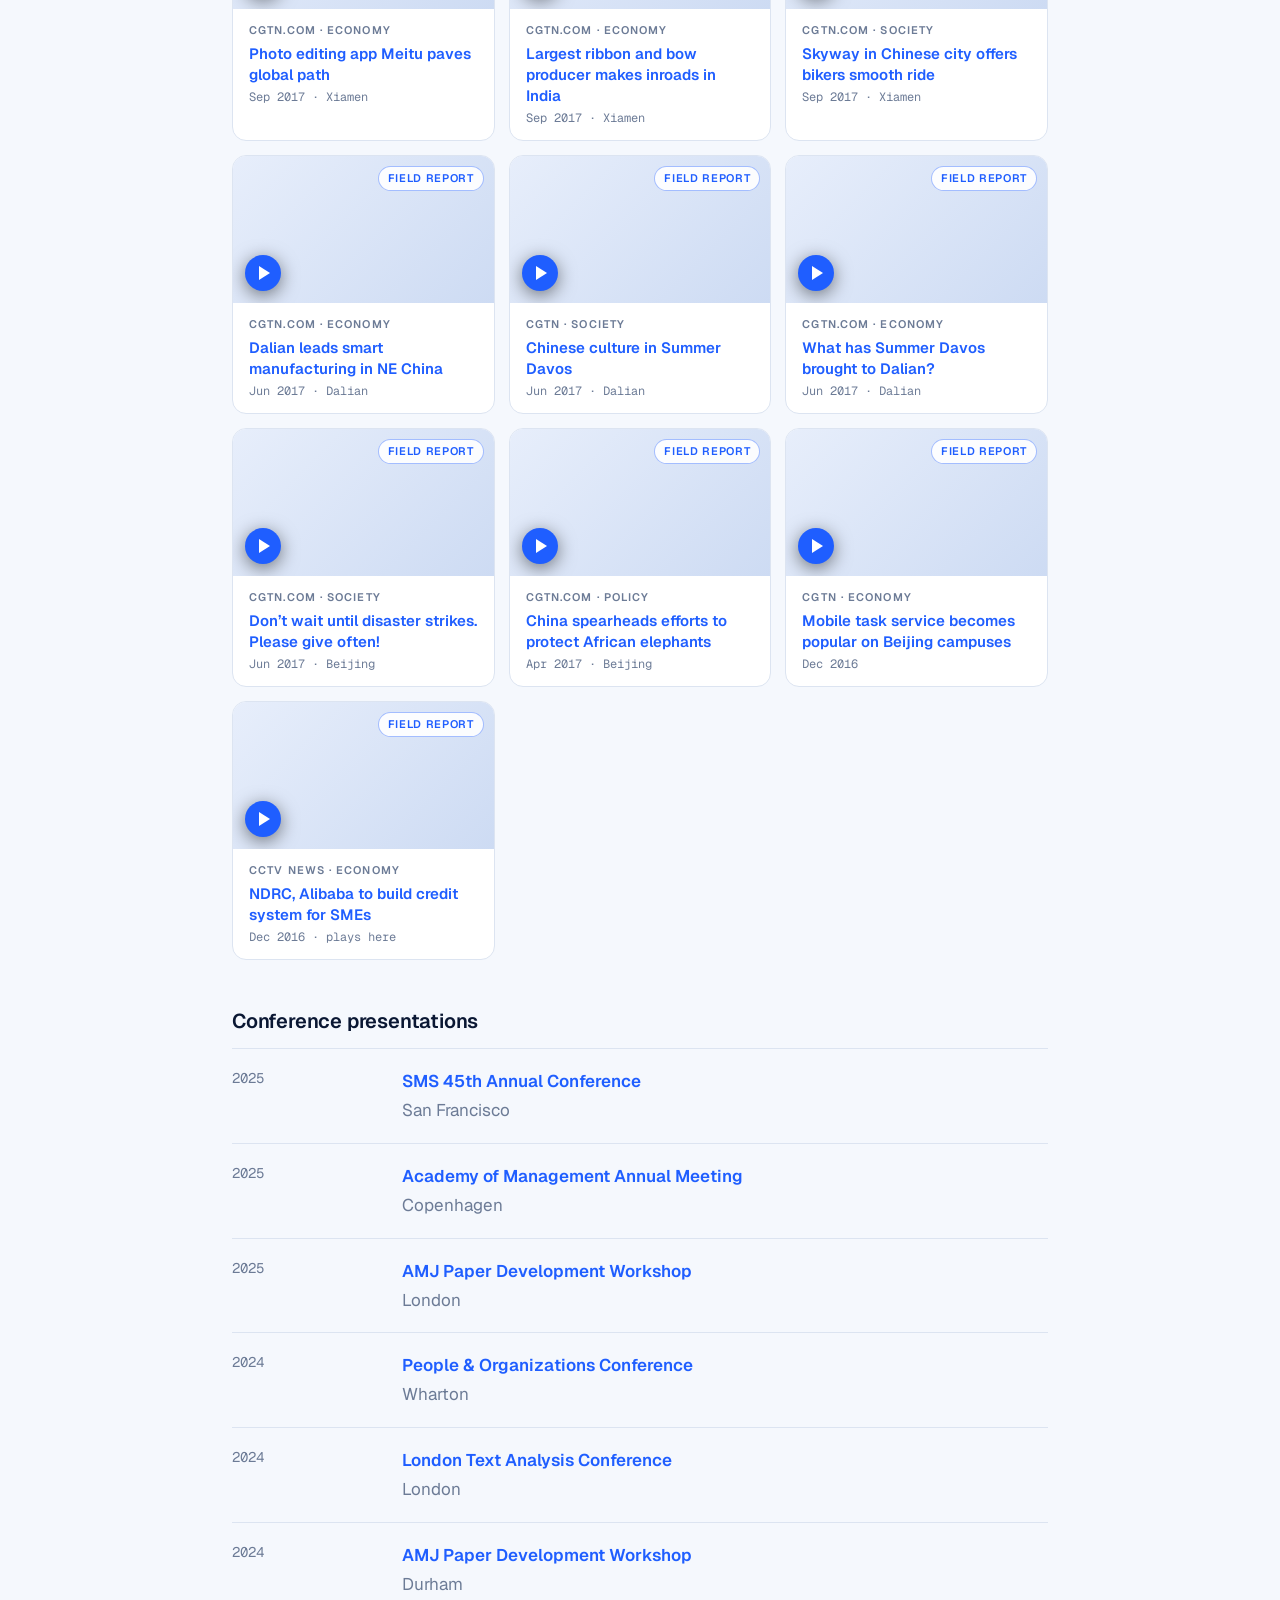
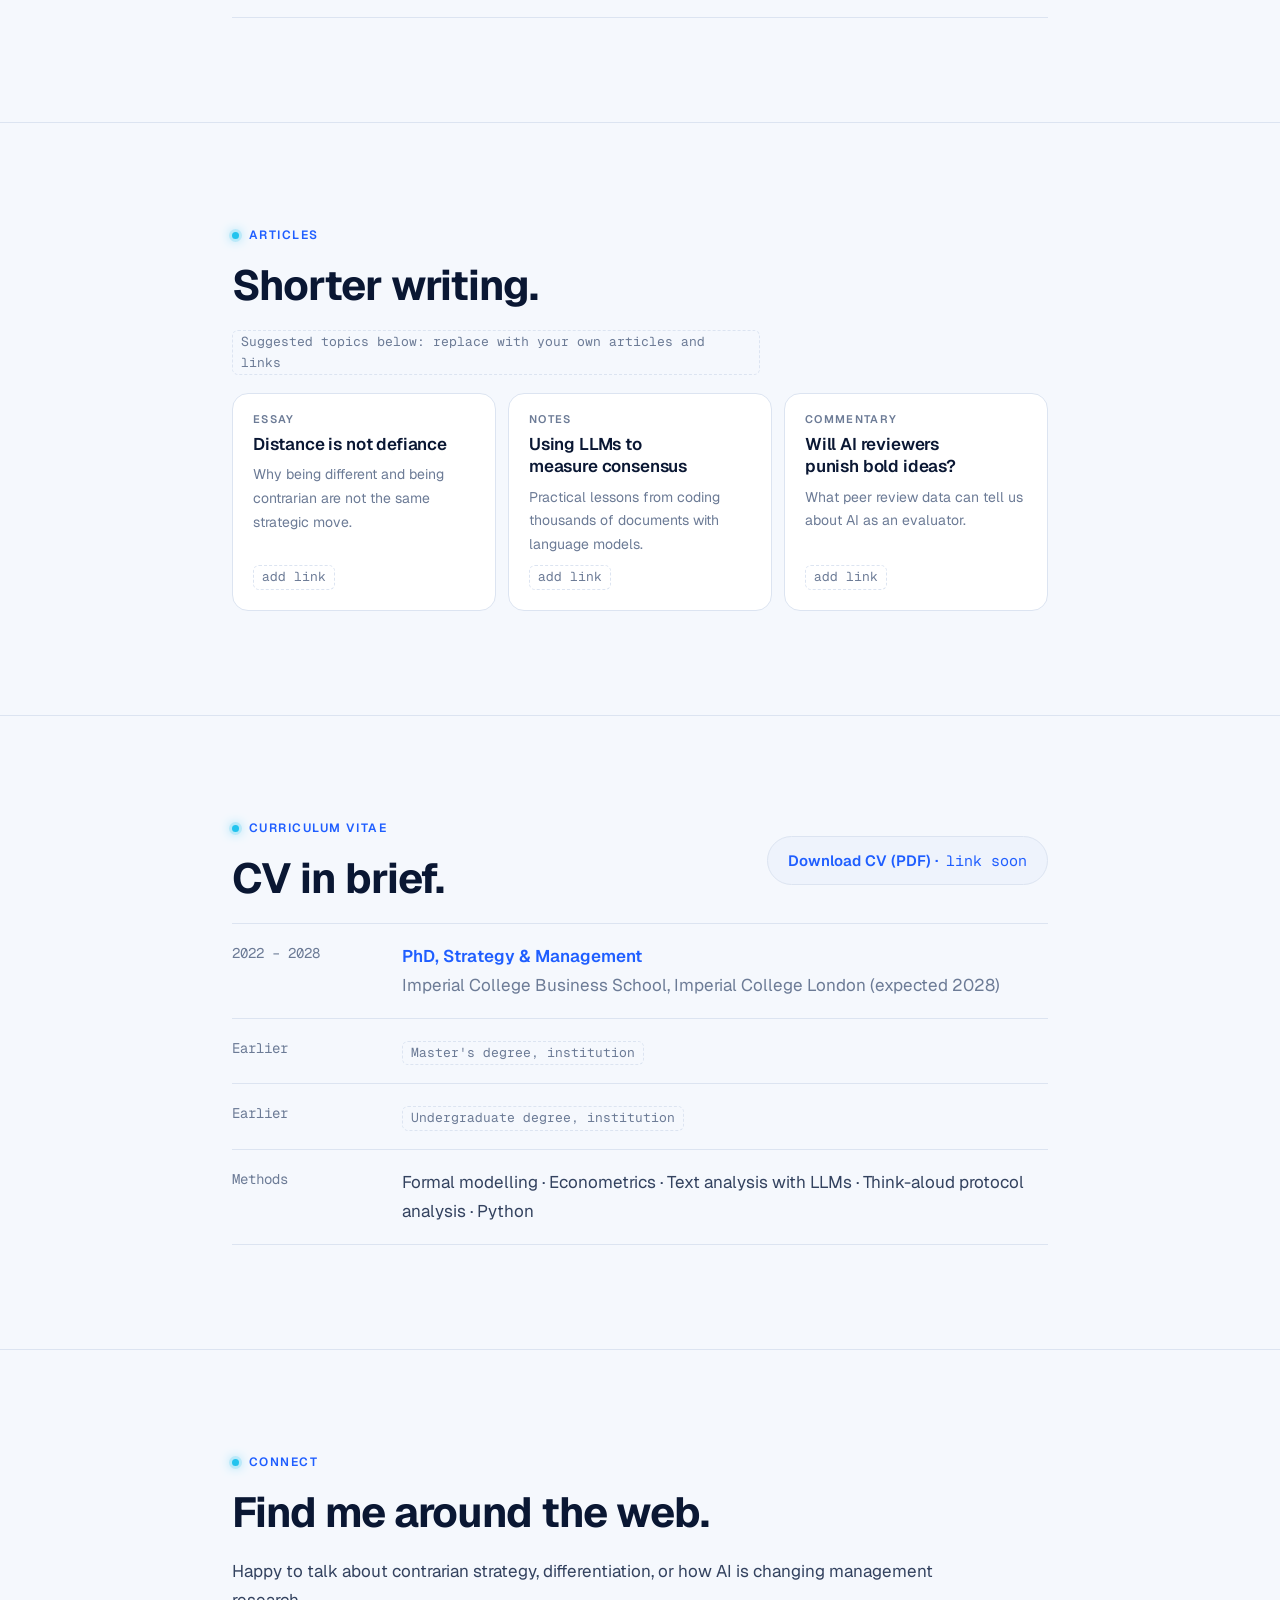
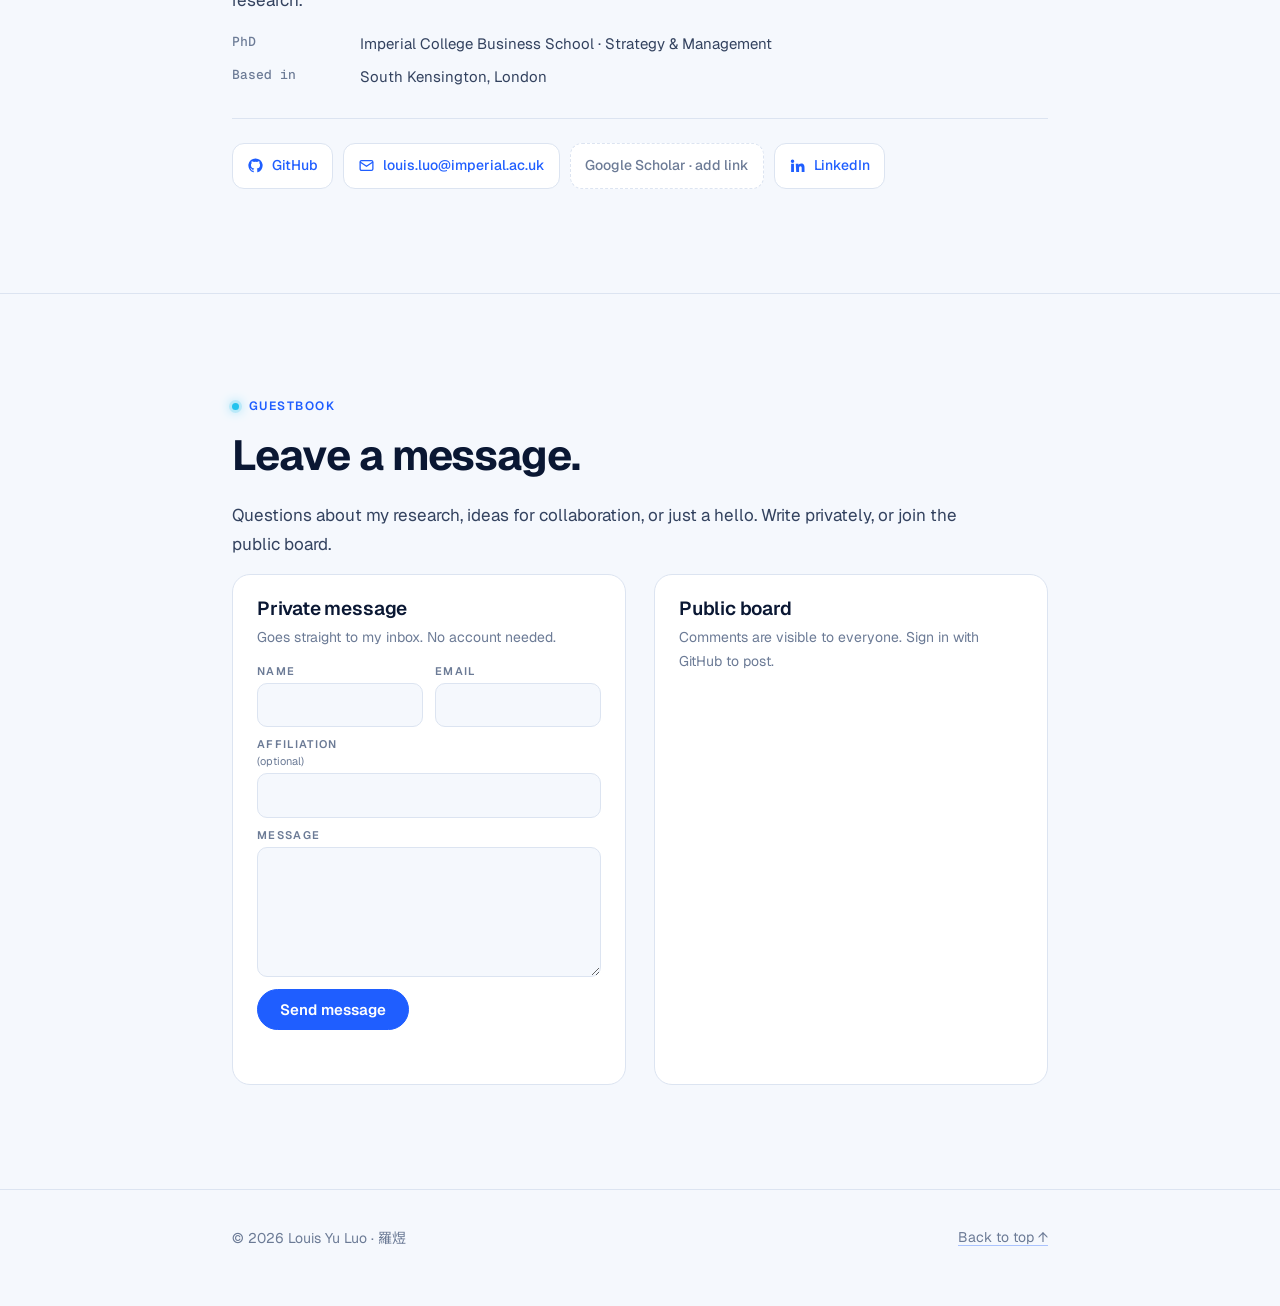
==== commit 6b562cac: "Add files via upload" ====
--- a/index.html
+++ b/index.html
@@ -313,7 +313,7 @@
       <p class="eyebrow">Bio</p>
       <p>Louis Yu Luo is a PhD candidate at Imperial Business School, supervised by Prof. Anu Wadhwa and Prof. Chengwei Liu. After more than a decade in energy, broadcasting and online education, he returned to academia to study organizations, innovation and the future of work.</p>
       <p>His research focuses on <strong>contrarian strategies</strong> and the <strong>Theory-Based View (TBV)</strong>, and on the impact of <strong>AI</strong> on individuals, organizations and society. He combines quantitative analysis with qualitative insight, drawing on machine learning, causal inference and field experiments.</p>
-      <p>Before his PhD he was an award-winning business correspondent and presenter, with exclusive interviews including Kevin Rudd, Dominic Barton, and Nobel laureates Thomas J. Sargent and Aaron Ciechanover. He has held senior roles in education companies, co-founded ventures including EZPZ Education in Beijing, and lectured in interpreting and translation.</p>
+      <p>Before his PhD he was an award-winning presenter and reporter at China Radio International and CCTV News, both now part of China Media Group, home of CGTN. His reports were highly regarded and won several ministerial-level awards, and his exclusive interviews included Kevin Rudd, Dominic Barton, and Nobel laureates Thomas J. Sargent and Aaron Ciechanover. He has held senior roles in education companies, co-founded ventures including EZPZ Education in Beijing, and lectured in interpreting and translation.</p>
       <p class="muted">He believes real innovation needs a contrarian perspective and human insight beyond existing data. Open to AI research collaborations; happy to start over a coffee.</p>
     </div>
   </div>
@@ -456,8 +456,8 @@
   <div class="wrap">
     <p class="eyebrow">Media &amp; talks</p>
     <h2>On screen, and on stage.</h2>
-    <p>Before my PhD I worked as a business correspondent and presenter in Beijing. These are my reports, interviews and presenting work for CCTV News and CGTN, the English-language international channel of China Central Television, from 2016 to 2017. On-camera presenting and interviews come first, then field reports from across China, then voiced interviews and newsroom reports.</p>
-    <div class="vstats"><span><b>22</b> reports</span><span><b>5</b> on camera</span><span><b>17</b> field reports</span><span><b>2016–17</b> Beijing</span></div>
+    <p>Before my PhD I was an award-winning presenter and reporter at China Radio International and CCTV News, both now part of China Media Group, home of CGTN. My reports were highly regarded and won several ministerial-level awards. On-camera presenting and interviews come first, then field reports from across China.</p>
+    <div class="vstats"><span><b>22</b> reports</span><span><b>5</b> on camera</span><span><b>17</b> field reports</span><span><b>Ministerial-level</b> awards</span></div>
     <div class="vfilters" role="group" aria-label="Filter reports">
       <button type="button" class="on" data-f="all">All</button><button type="button" data-f="oncam">On camera</button><button type="button" data-f="field">Field reports</button><button type="button" data-f="Economy">Economy</button><button type="button" data-f="Policy">Policy</button><button type="button" data-f="Society">Society</button><button type="button" data-f="Science">Science</button>
     </div>
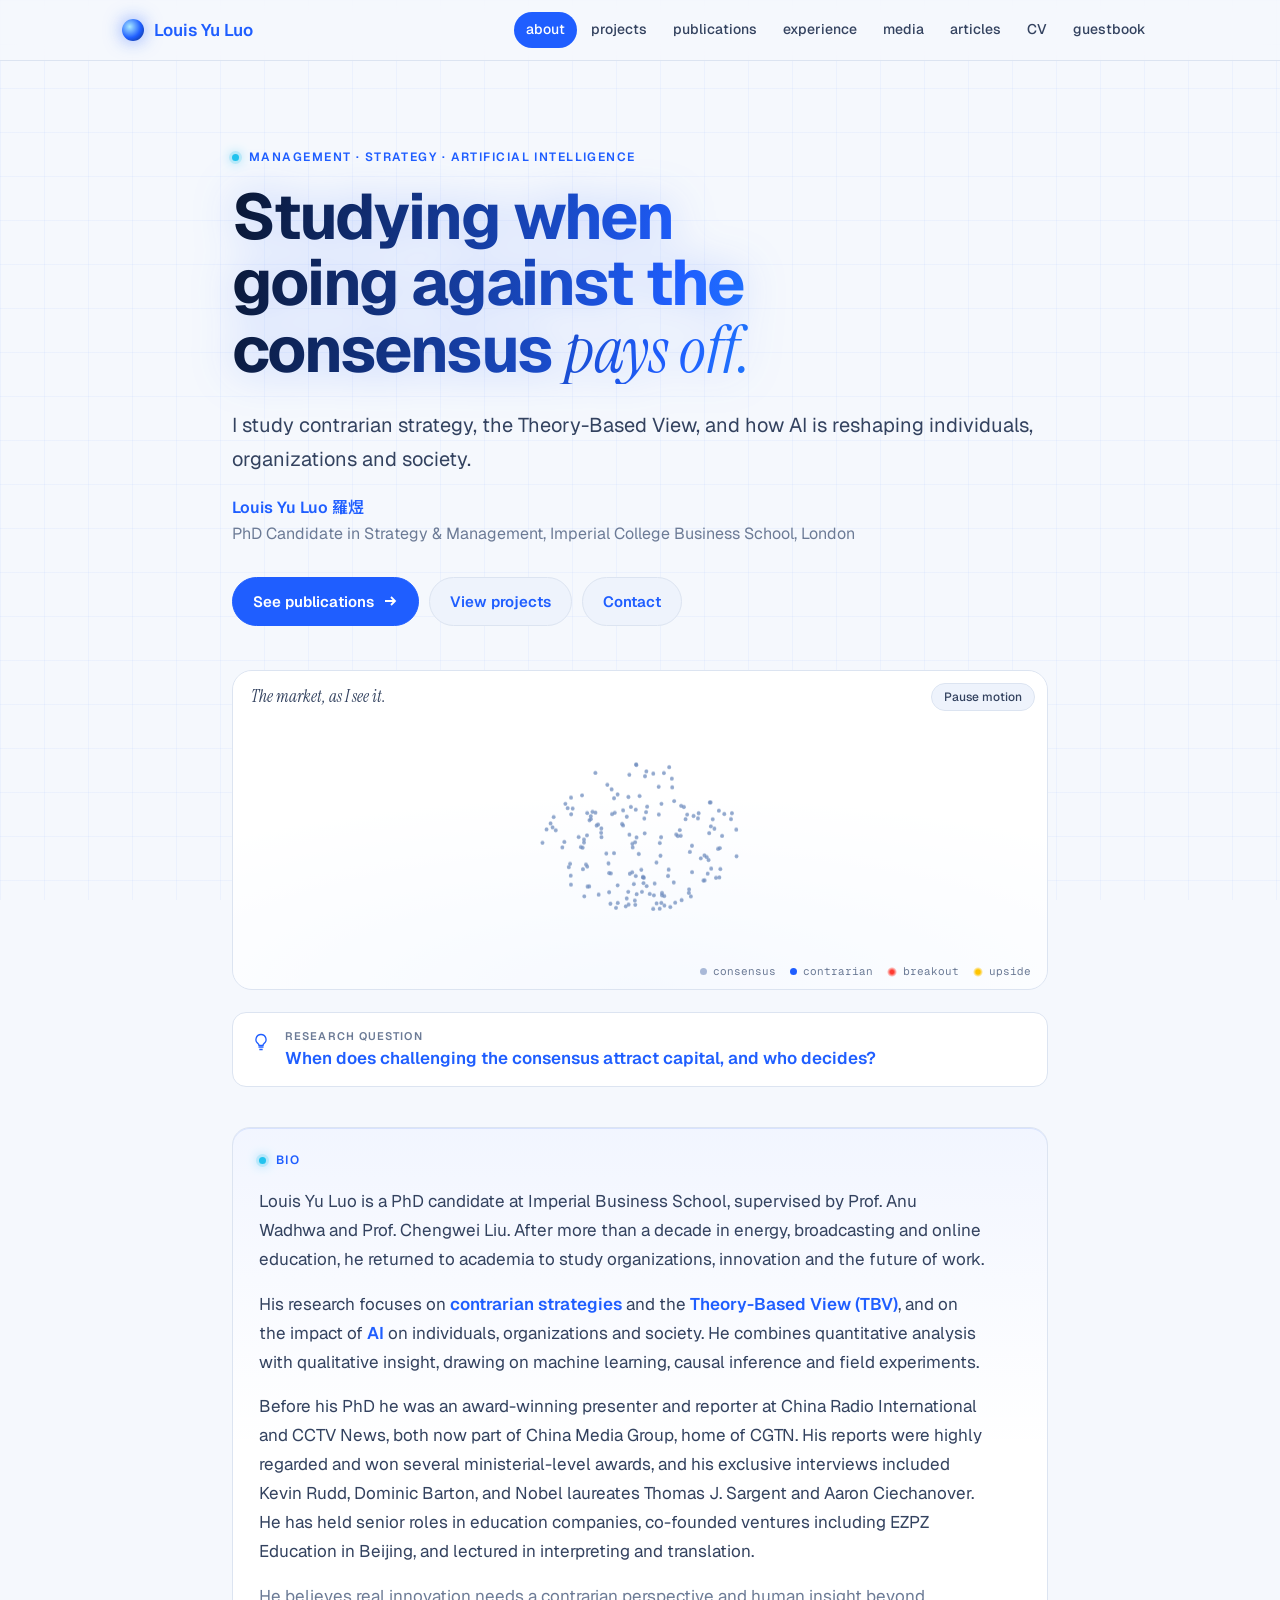
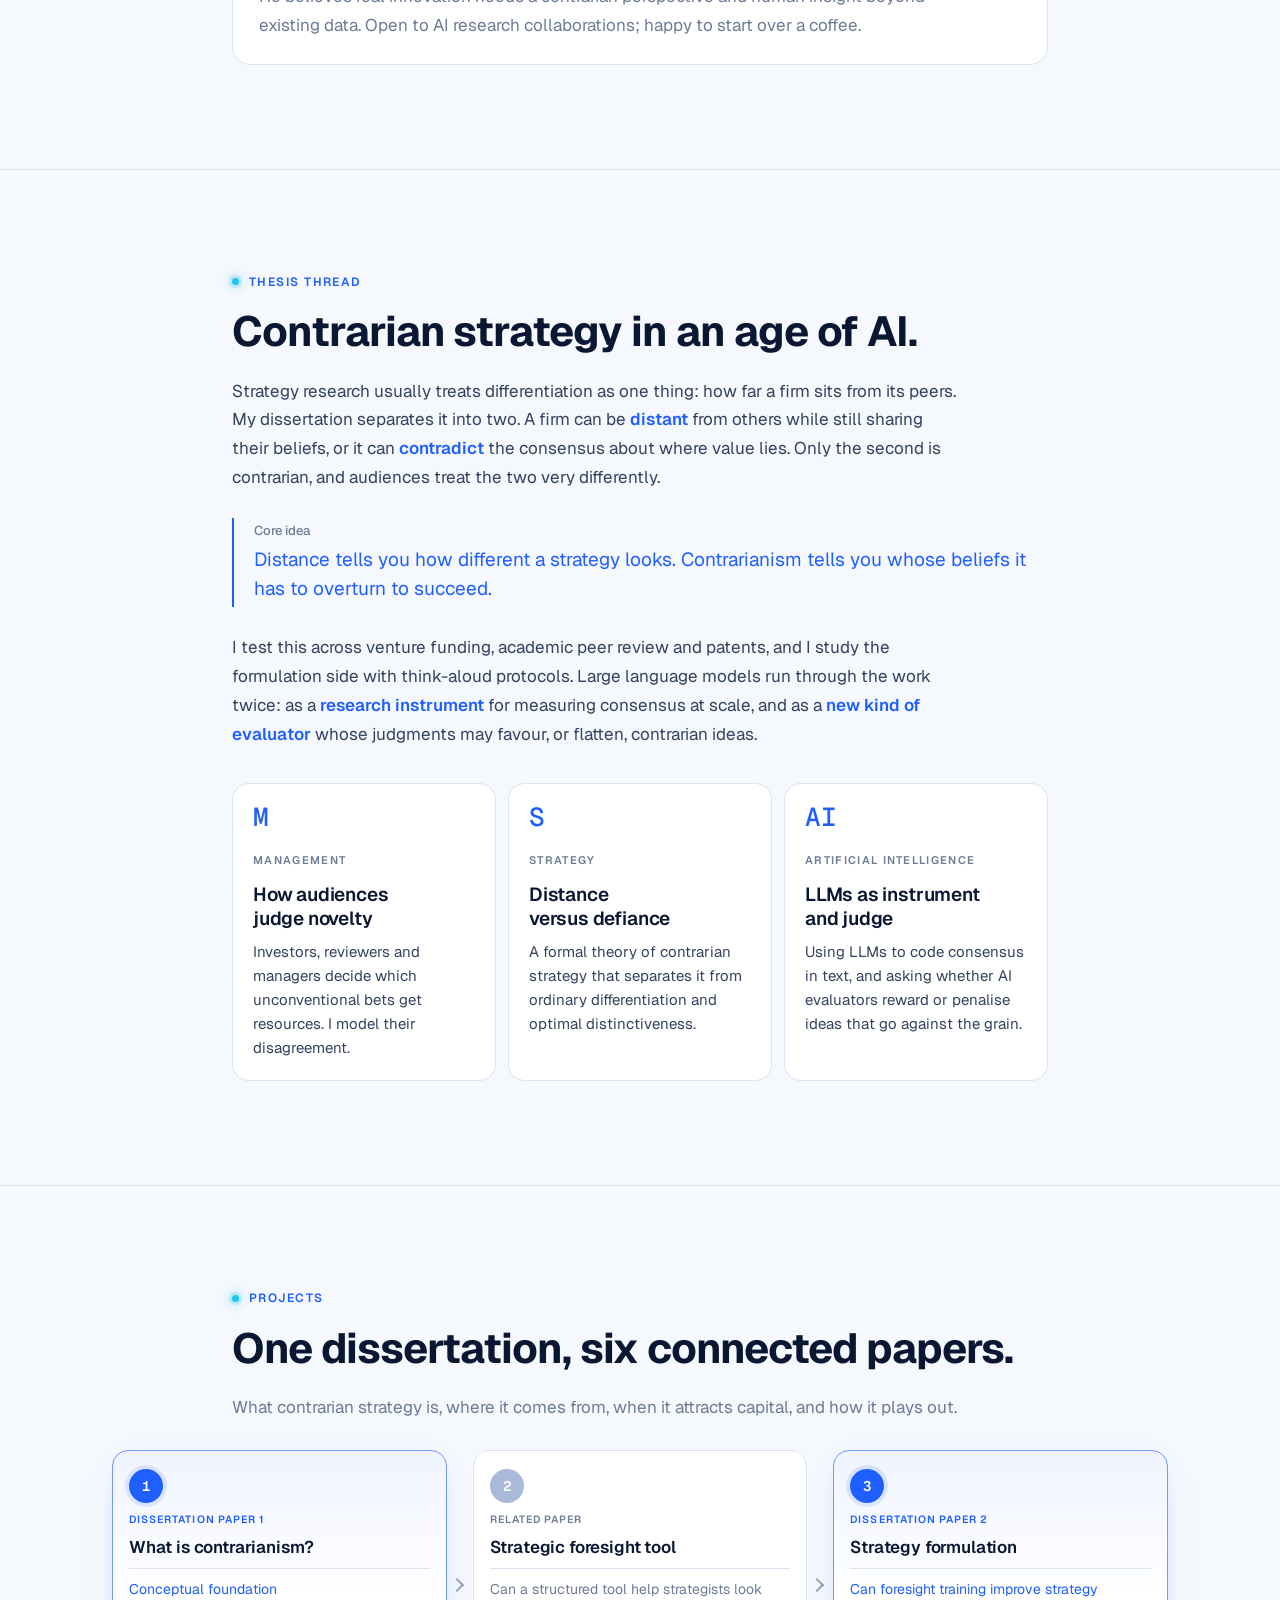
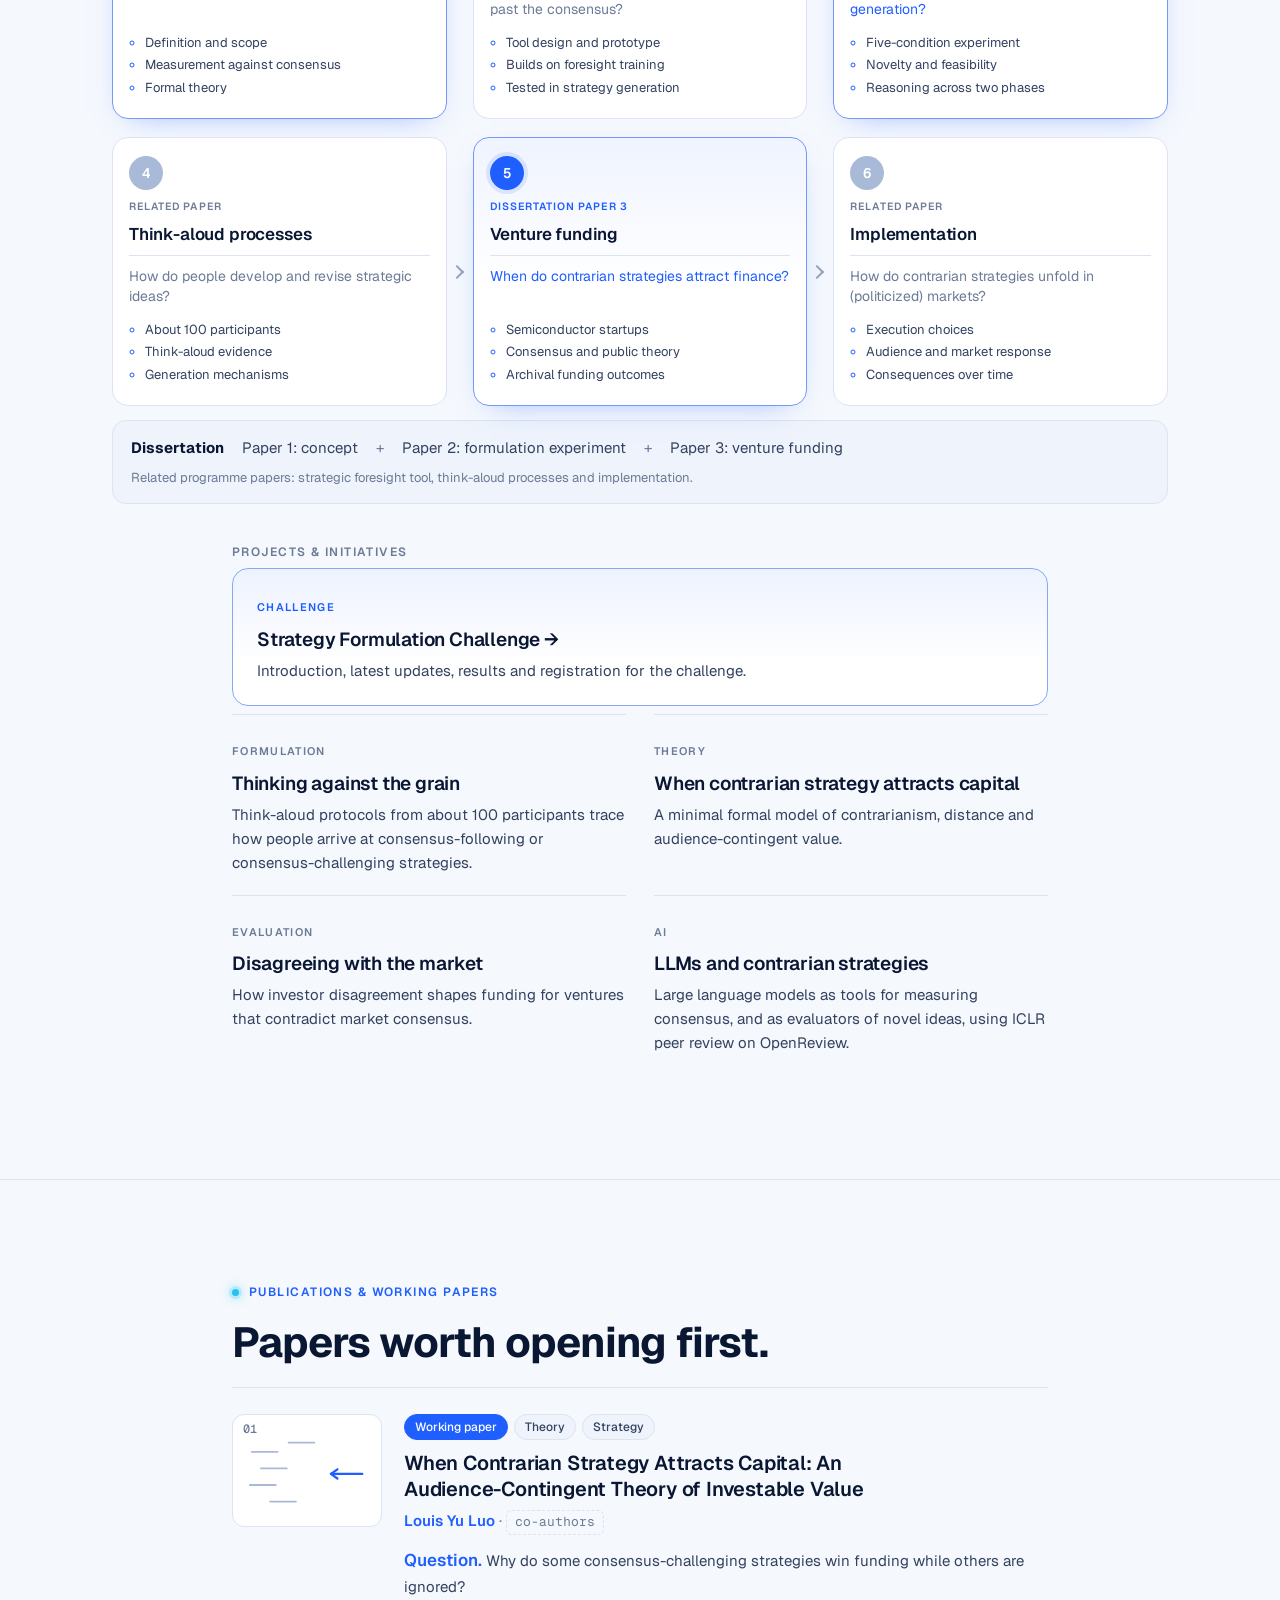
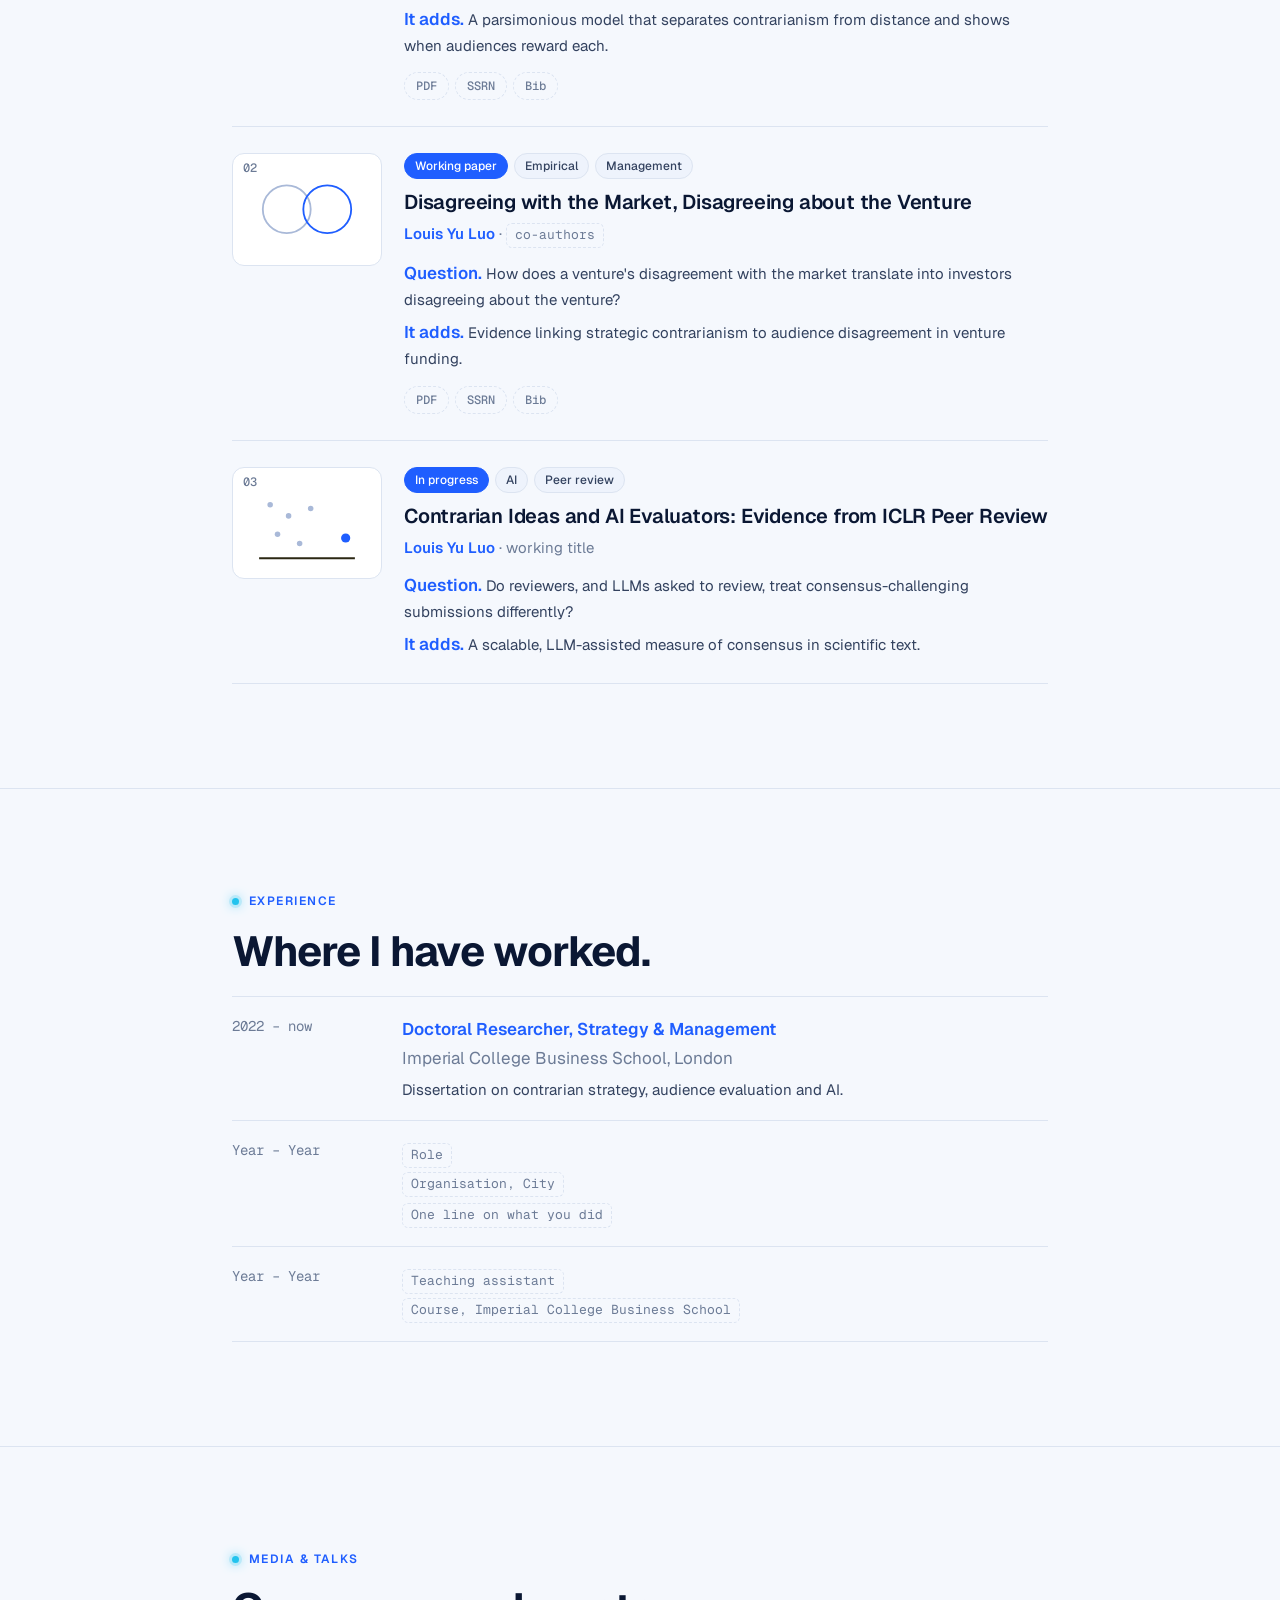
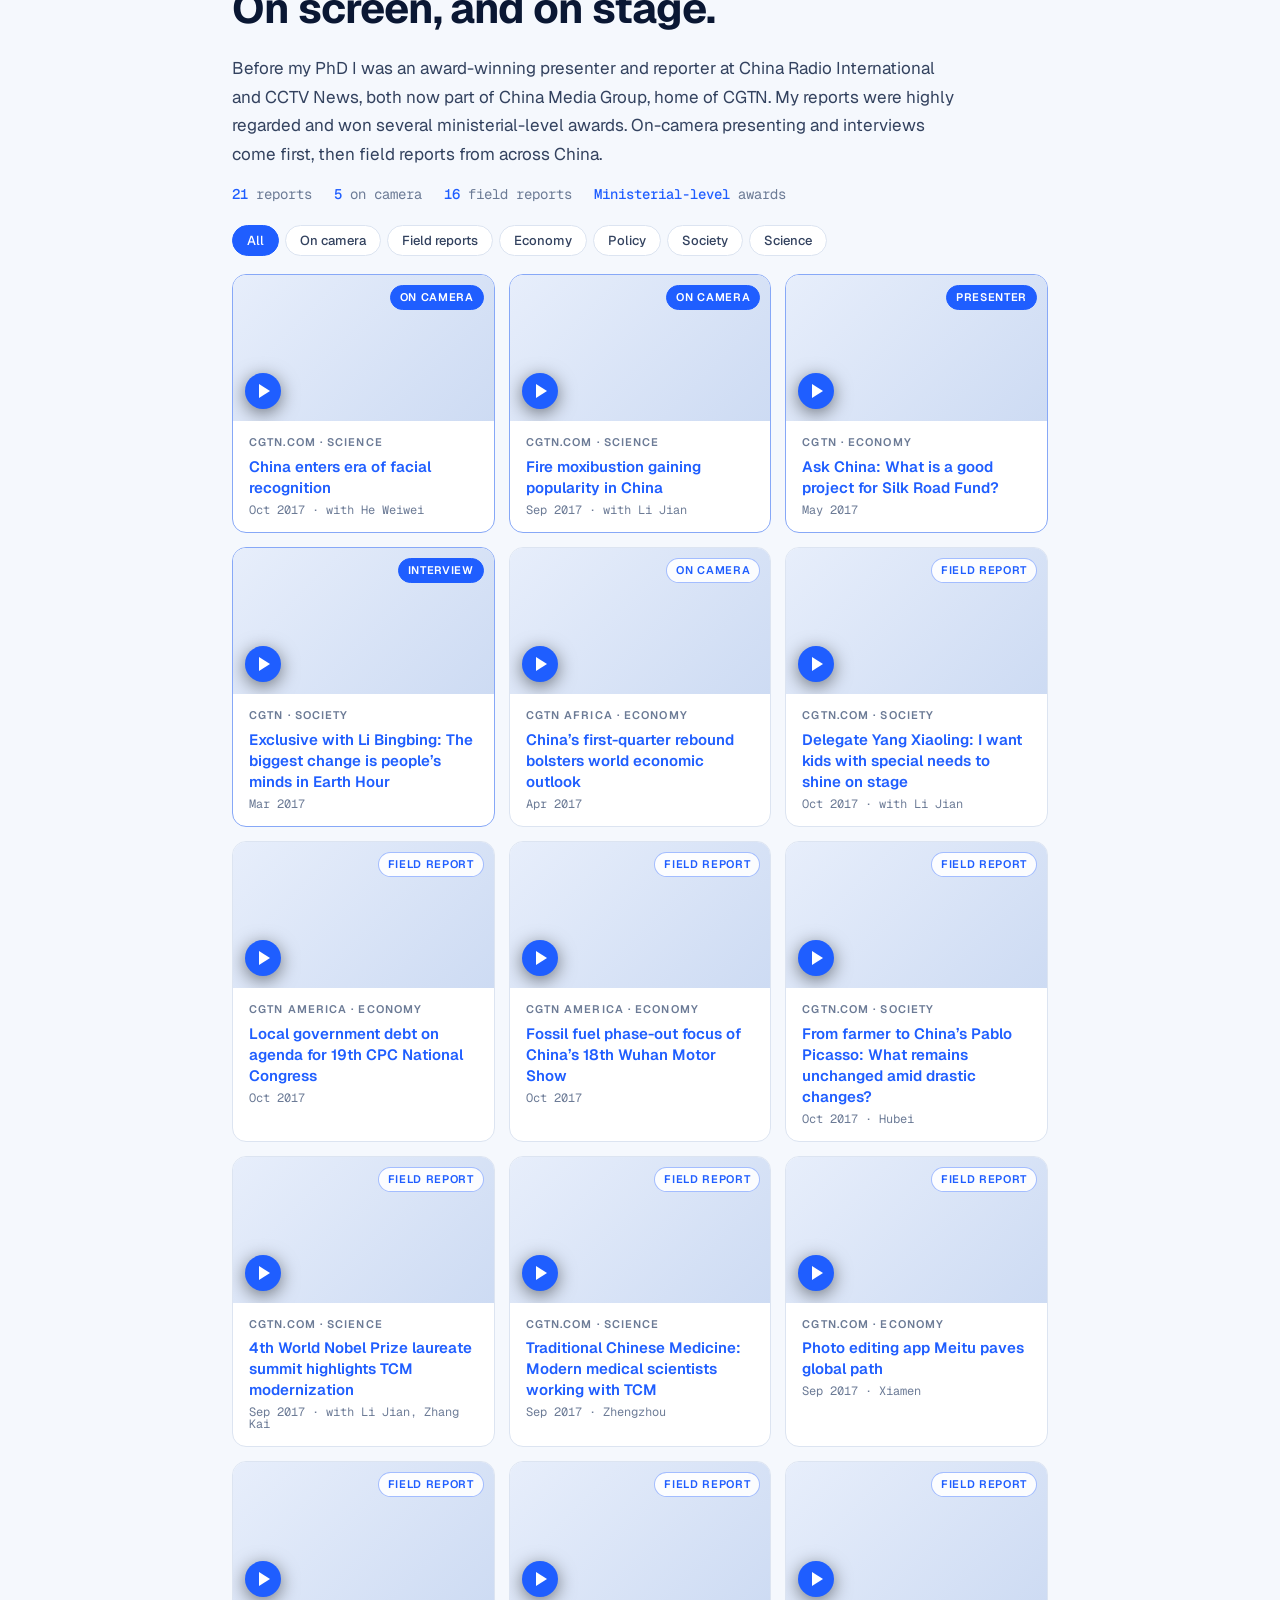
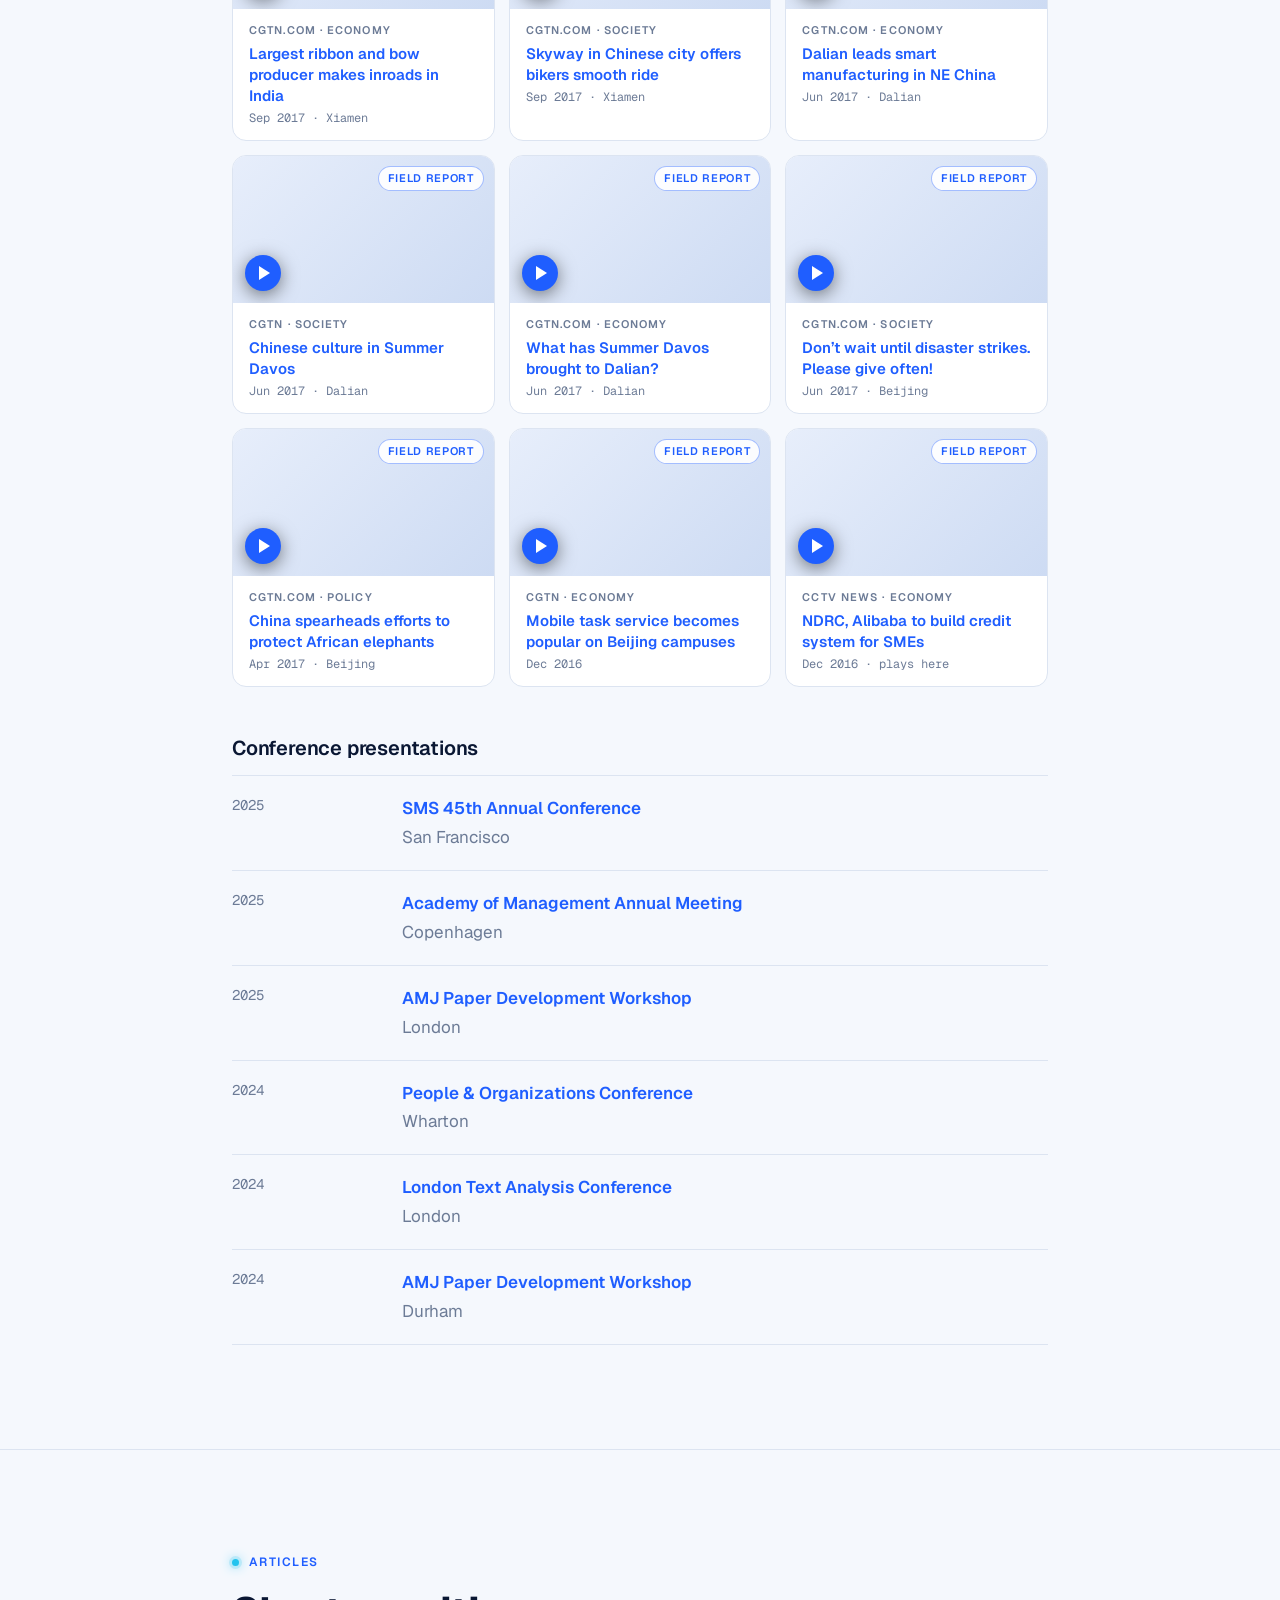
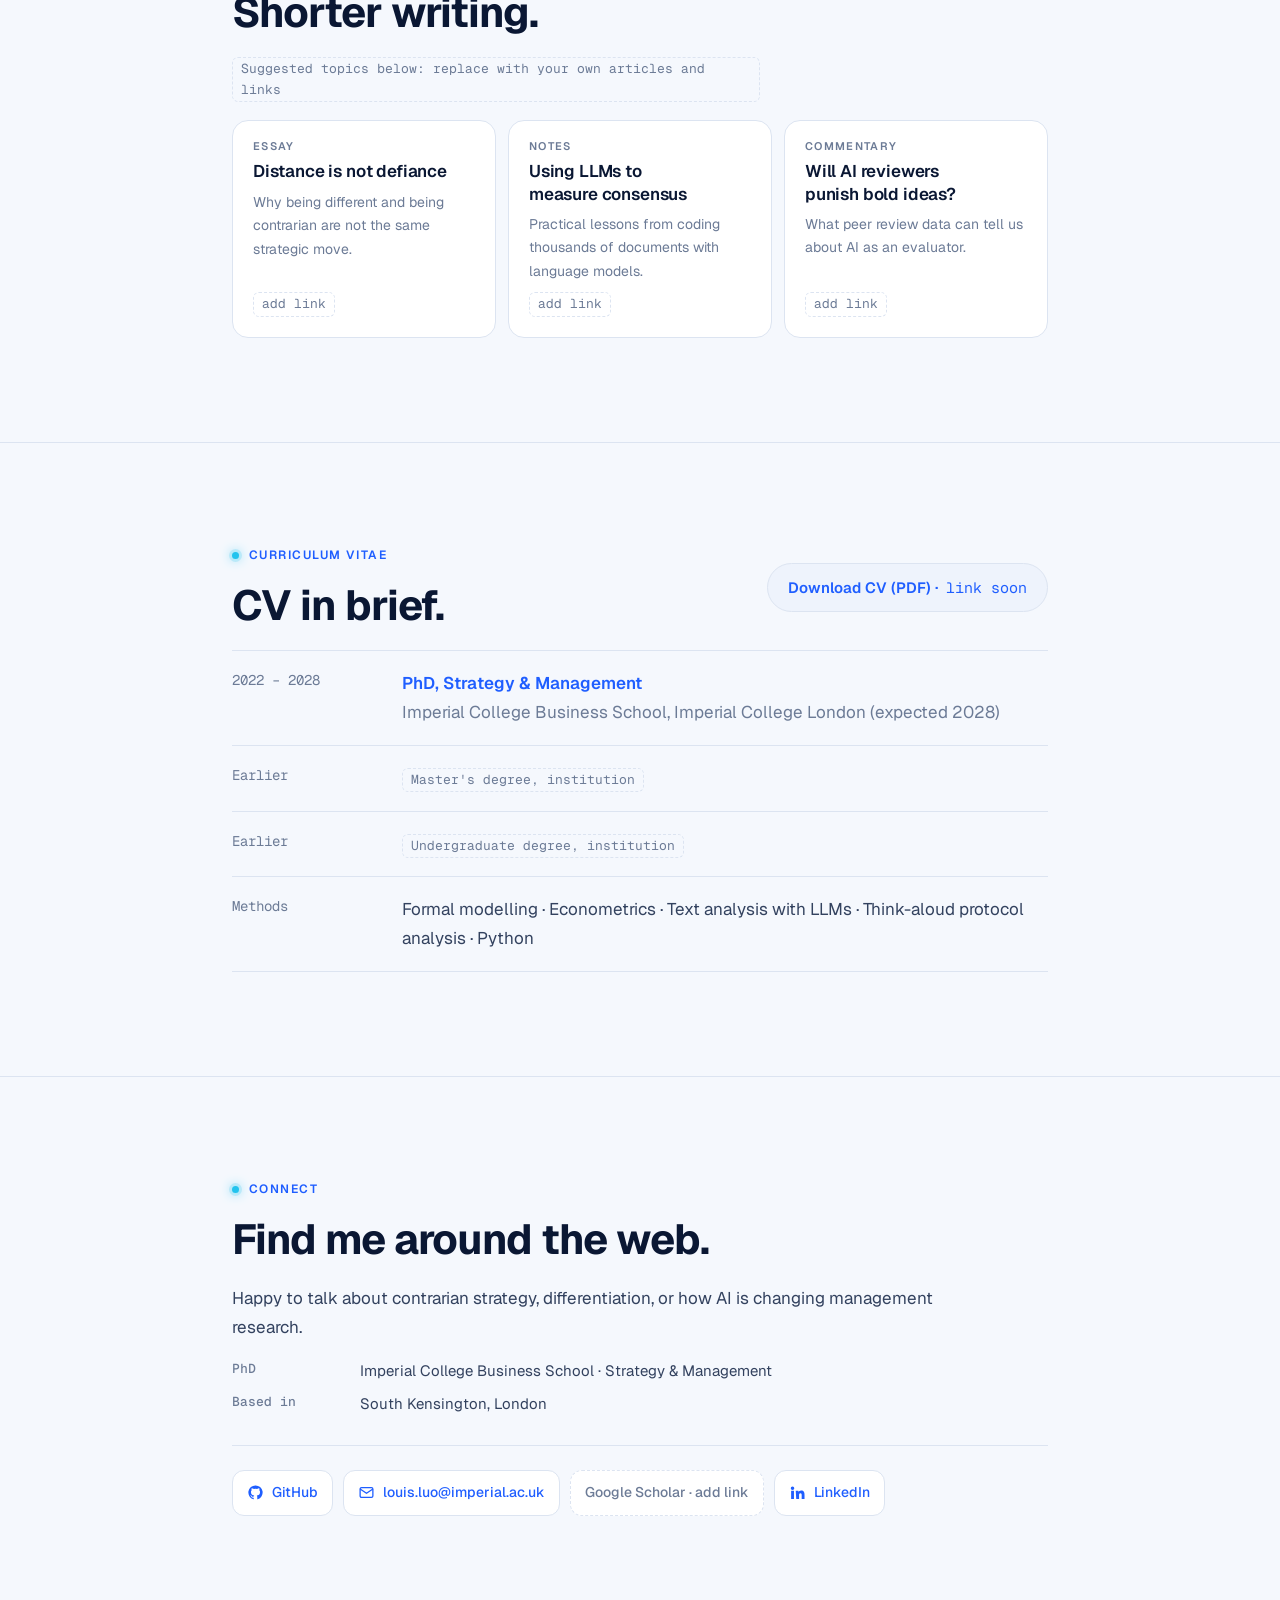
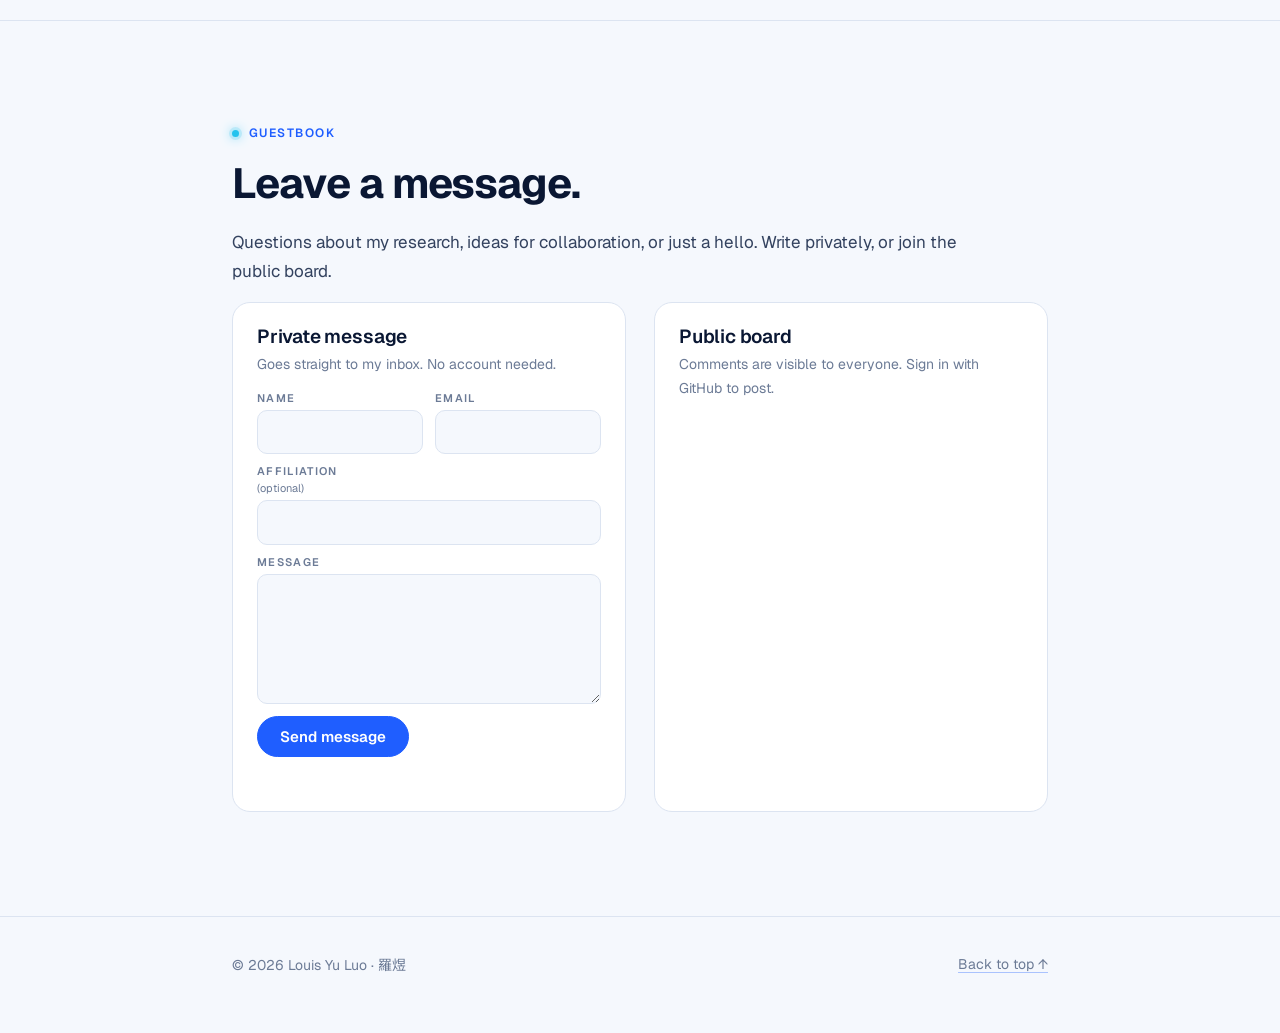
==== commit 58552a4f: "Add files via upload" ====
--- a/index.html
+++ b/index.html
@@ -457,7 +457,7 @@
     <p class="eyebrow">Media &amp; talks</p>
     <h2>On screen, and on stage.</h2>
     <p>Before my PhD I was an award-winning presenter and reporter at China Radio International and CCTV News, both now part of China Media Group, home of CGTN. My reports were highly regarded and won several ministerial-level awards. On-camera presenting and interviews come first, then field reports from across China.</p>
-    <div class="vstats"><span><b>22</b> reports</span><span><b>5</b> on camera</span><span><b>17</b> field reports</span><span><b>Ministerial-level</b> awards</span></div>
+    <div class="vstats"><span><b>21</b> reports</span><span><b>5</b> on camera</span><span><b>16</b> field reports</span><span><b>Ministerial-level</b> awards</span></div>
     <div class="vfilters" role="group" aria-label="Filter reports">
       <button type="button" class="on" data-f="all">All</button><button type="button" data-f="oncam">On camera</button><button type="button" data-f="field">Field reports</button><button type="button" data-f="Economy">Economy</button><button type="button" data-f="Policy">Policy</button><button type="button" data-f="Society">Society</button><button type="button" data-f="Science">Science</button>
     </div>
@@ -501,10 +501,6 @@
       <a class="vid" data-tag="Science" data-role="field" href="https://news.cgtn.com/news/796b7a4d35557a6333566d54/index.html" target="_blank" rel="noopener">
         <span class="thumb"><img src="https://video.cgtn.com/news/796b7a4d35557a6333566d54/video/95d6d0e7-9f73-4ae0-a4b5-32a0e8a2b9e0/95d6d0e7-9f73-4ae0-a4b5-32a0e8a2b9e0.jpg" alt="" loading="lazy" referrerpolicy="no-referrer" onerror="this.remove()"><span class="role">Field report</span><span class="play" aria-hidden="true"></span></span>
         <span class="vmeta"><span class="k">CGTN.com · Science</span><b>4th World Nobel Prize laureate summit highlights TCM modernization</b><span class="when">Sep 2017 · with Li Jian, Zhang Kai</span></span>
-      </a>
-      <a class="vid" data-tag="Science" data-role="field" href="https://news.cgtn.com/news/35677a4d35557a6333566d54/index.html" target="_blank" rel="noopener">
-        <span class="thumb"><img src="https://video.cgtn.com/news/35677a4d35557a6333566d54/video/a6fef164-daf3-4091-a355-ab614d821f0a/a6fef164-daf3-4091-a355-ab614d821f0a.jpg" alt="" loading="lazy" referrerpolicy="no-referrer" onerror="this.remove()"><span class="role">Field report</span><span class="play" aria-hidden="true"></span></span>
-        <span class="vmeta"><span class="k">CGTN.com · Science</span><b>Combined treatment of TCM and modern medicine effective in treating liver cirrhosis</b><span class="when">Sep 2017 · with Li Jian</span></span>
       </a>
       <a class="vid" data-tag="Science" data-role="field" href="https://news.cgtn.com/news/3d59544d35454464776c6d636a4e6e62684a4856/share_p.html" target="_blank" rel="noopener">
         <span class="thumb"><img src="https://news.cgtn.com/publish/2017-09-16/video/16dfeb9b-5741-4b6d-8a67-d052aac8d160/16dfeb9b-5741-4b6d-8a67-d052aac8d160.jpg" alt="" loading="lazy" referrerpolicy="no-referrer" onerror="this.remove()"><span class="role">Field report</span><span class="play" aria-hidden="true"></span></span>
